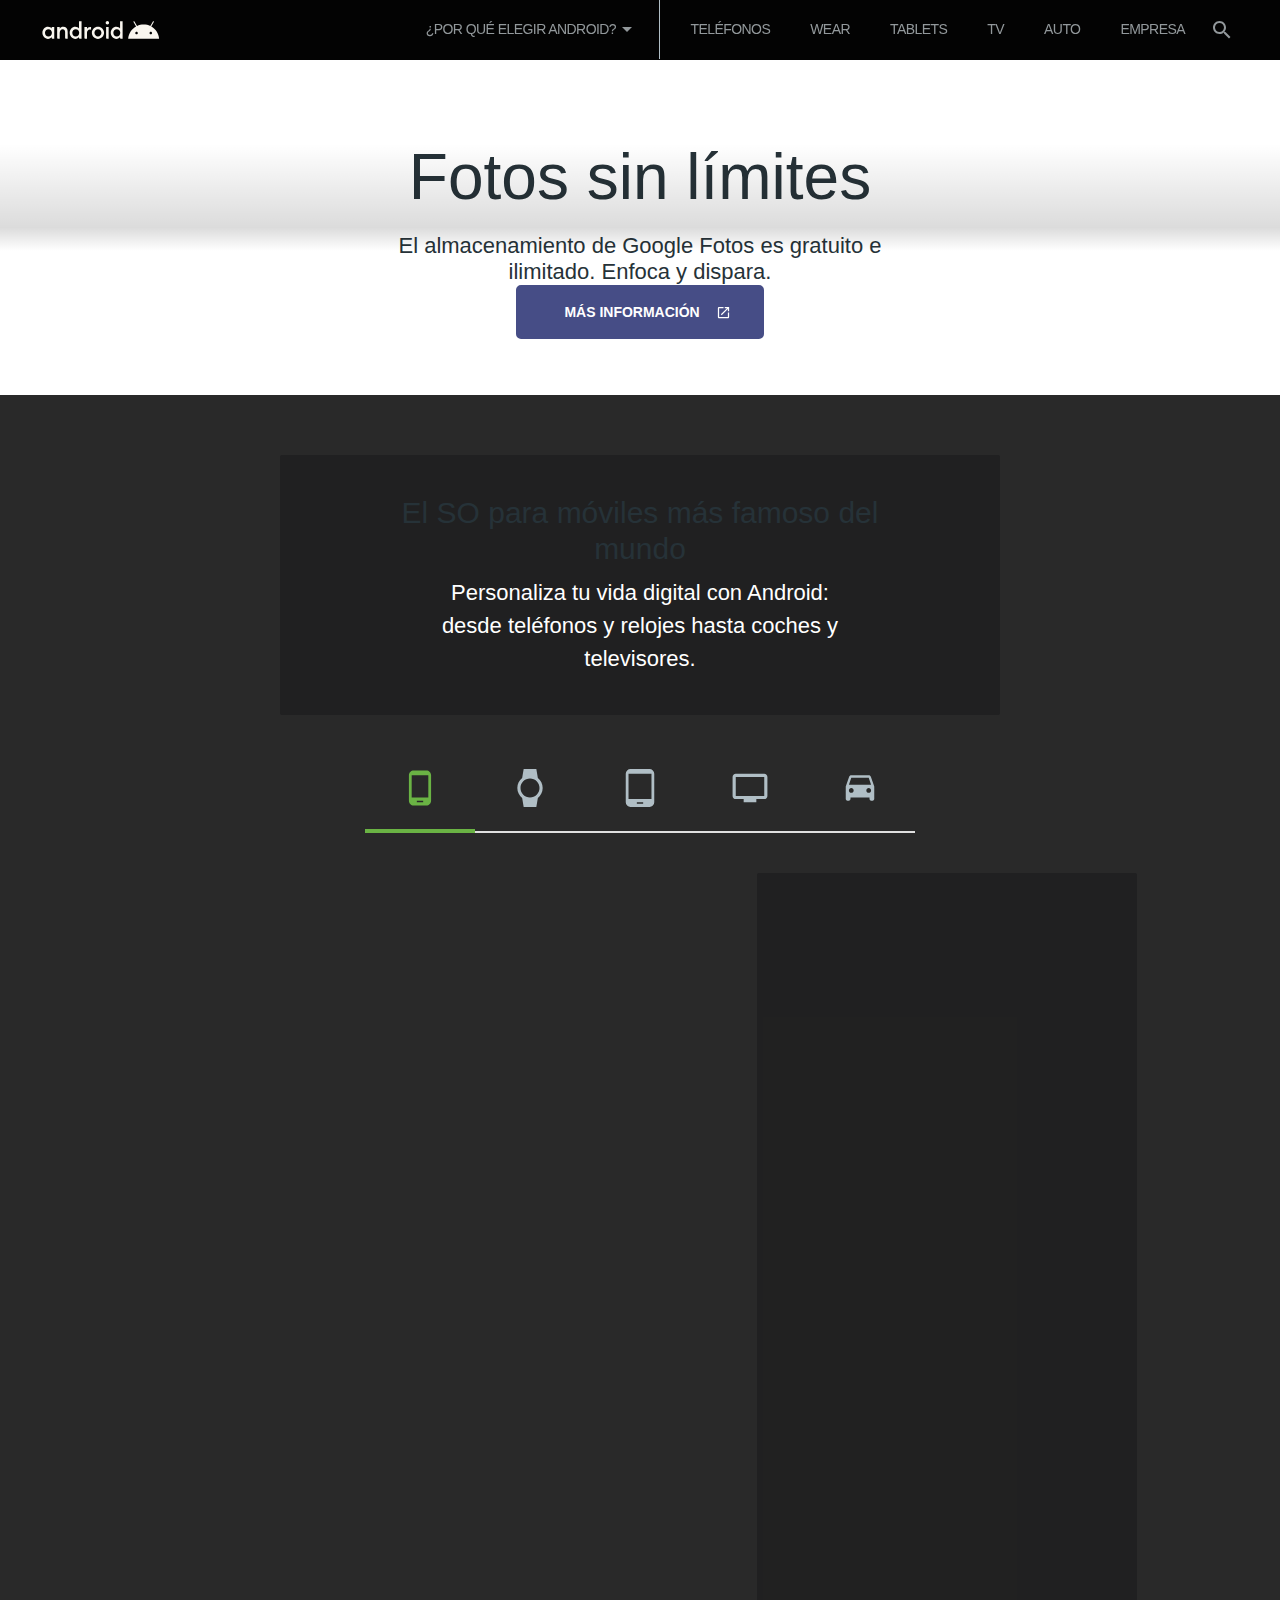
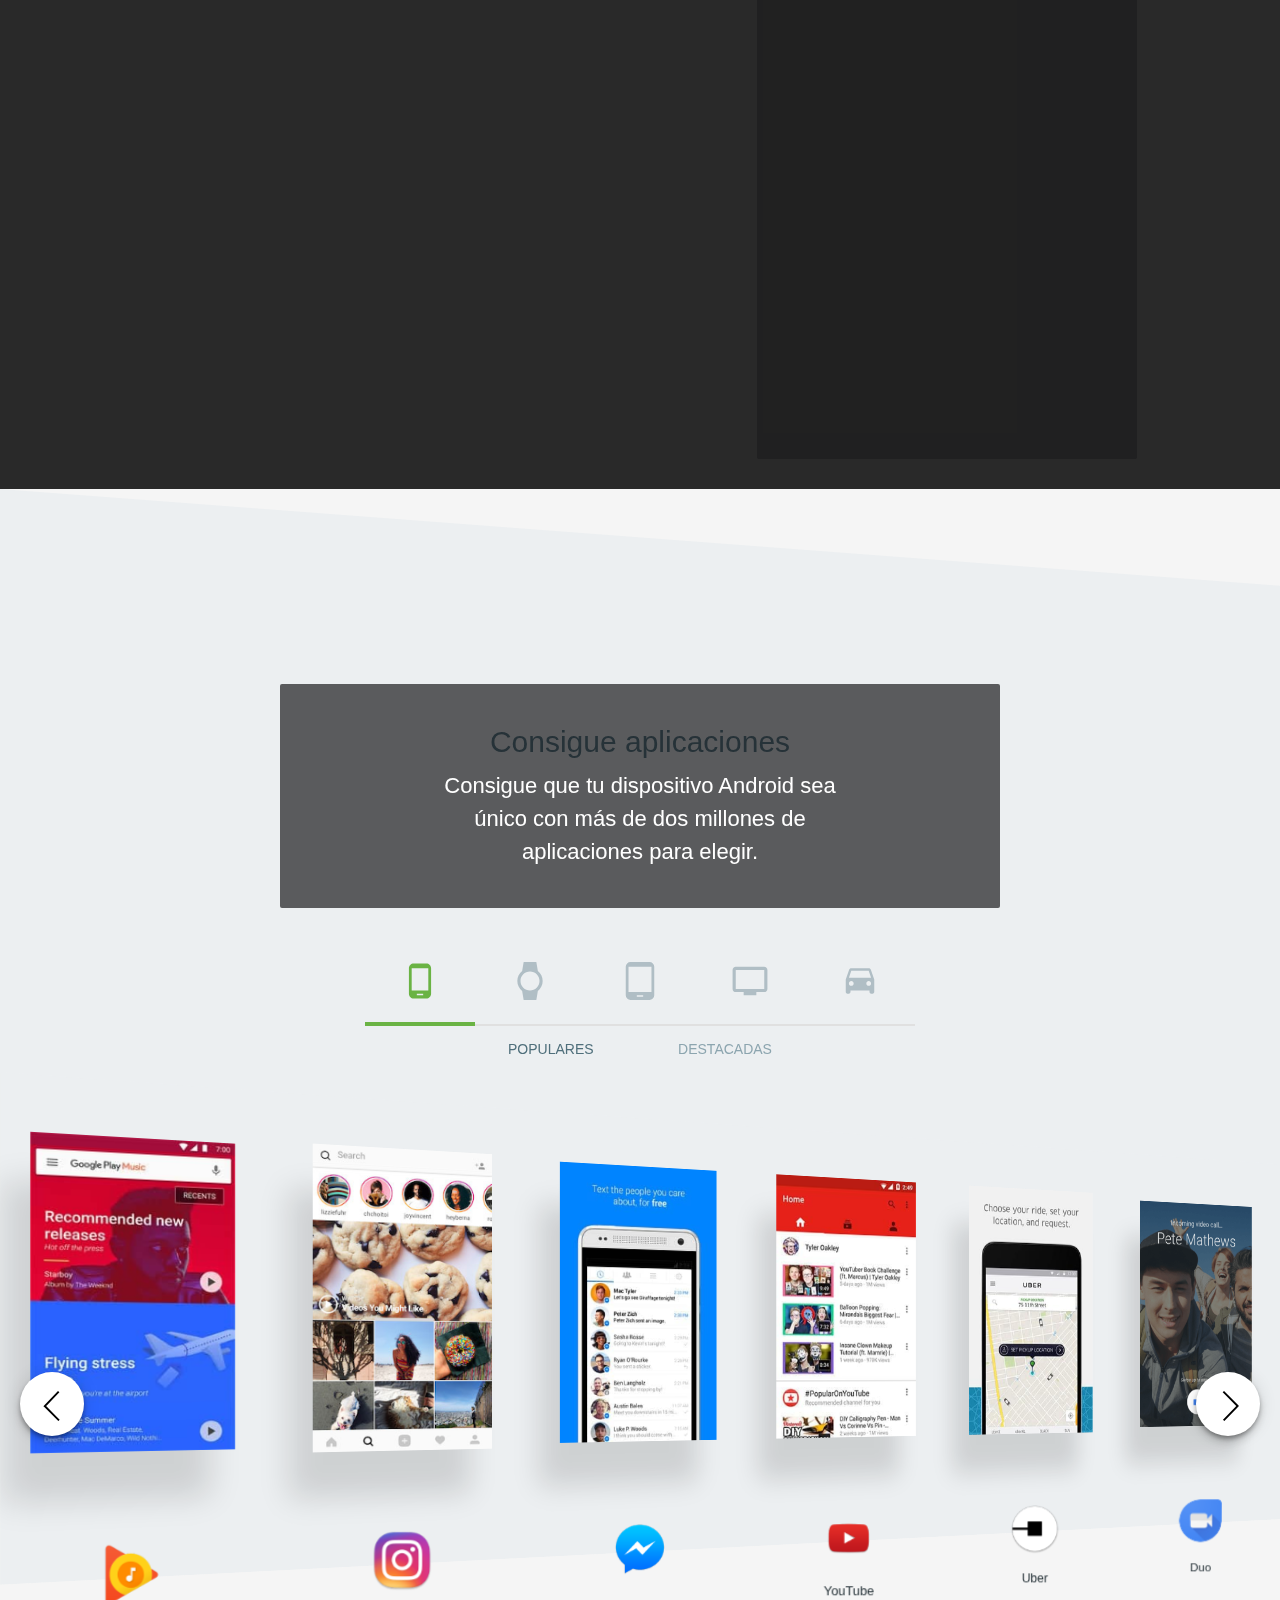
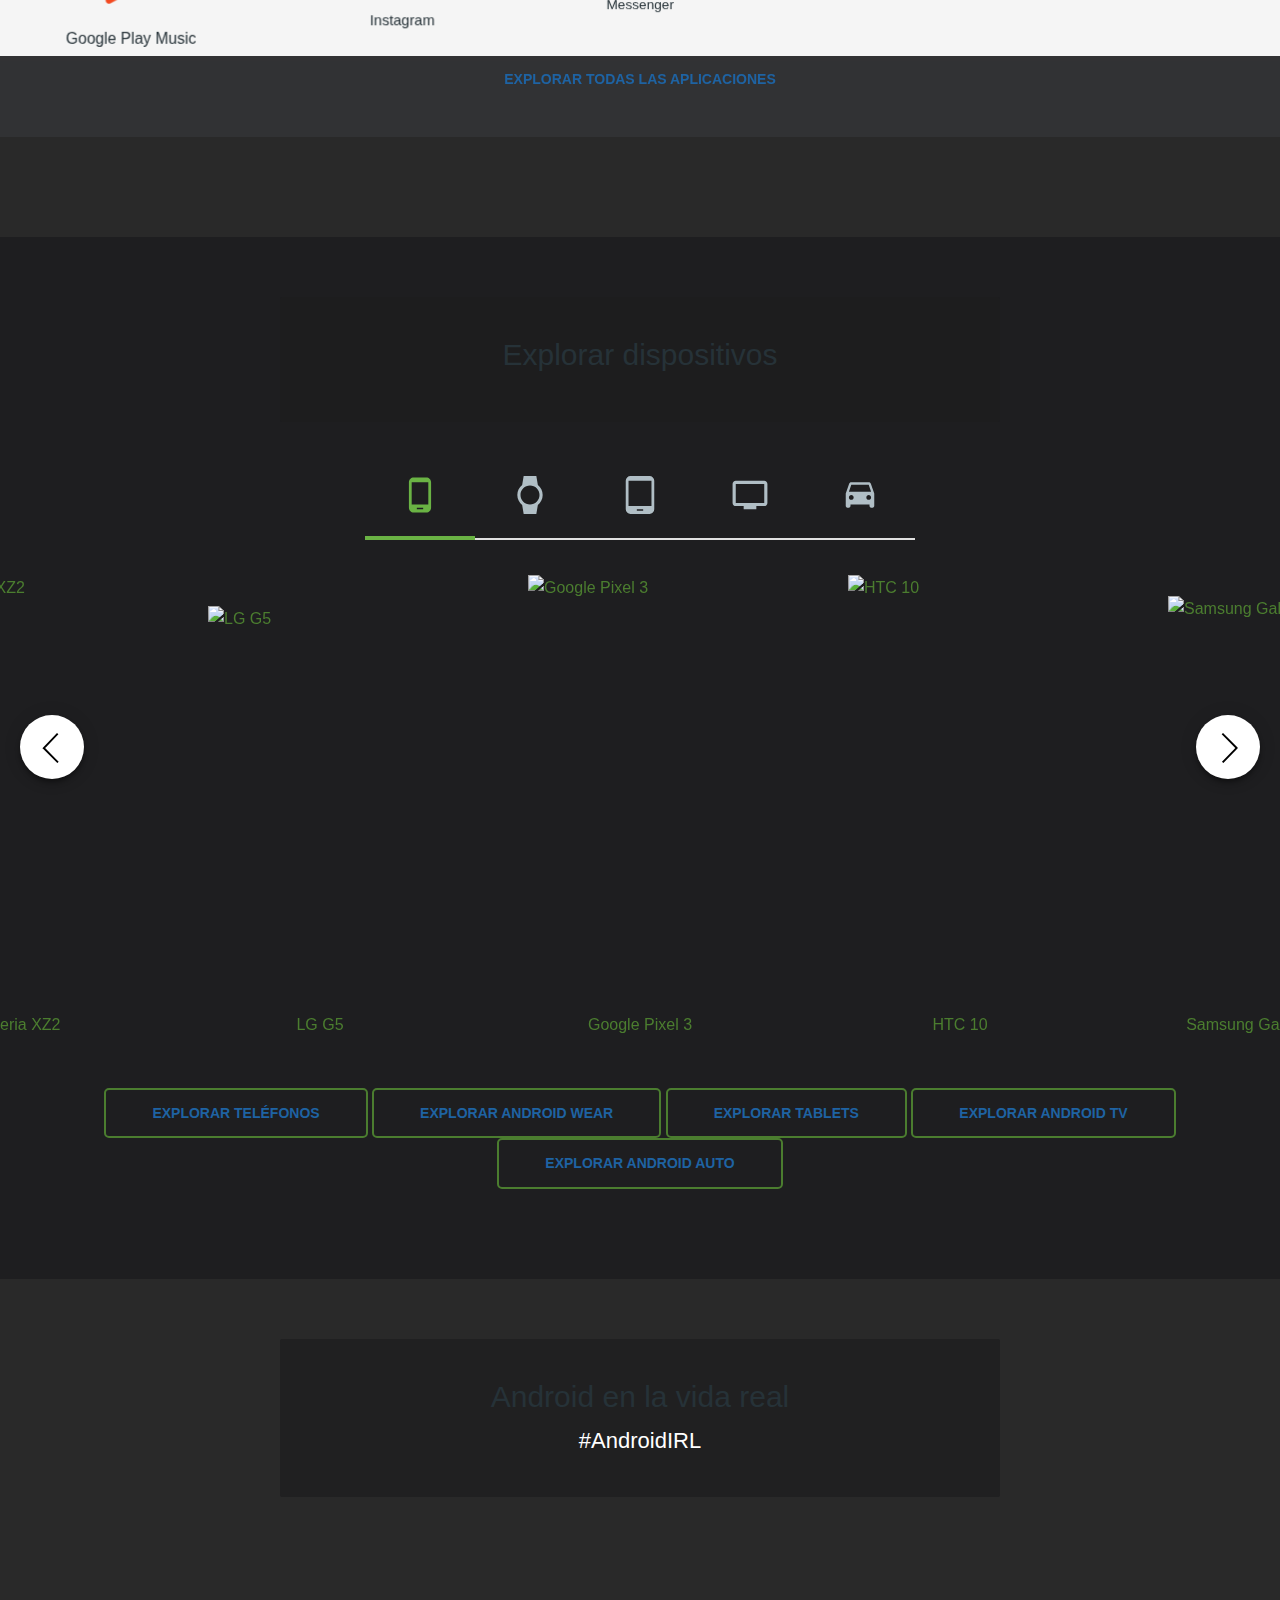
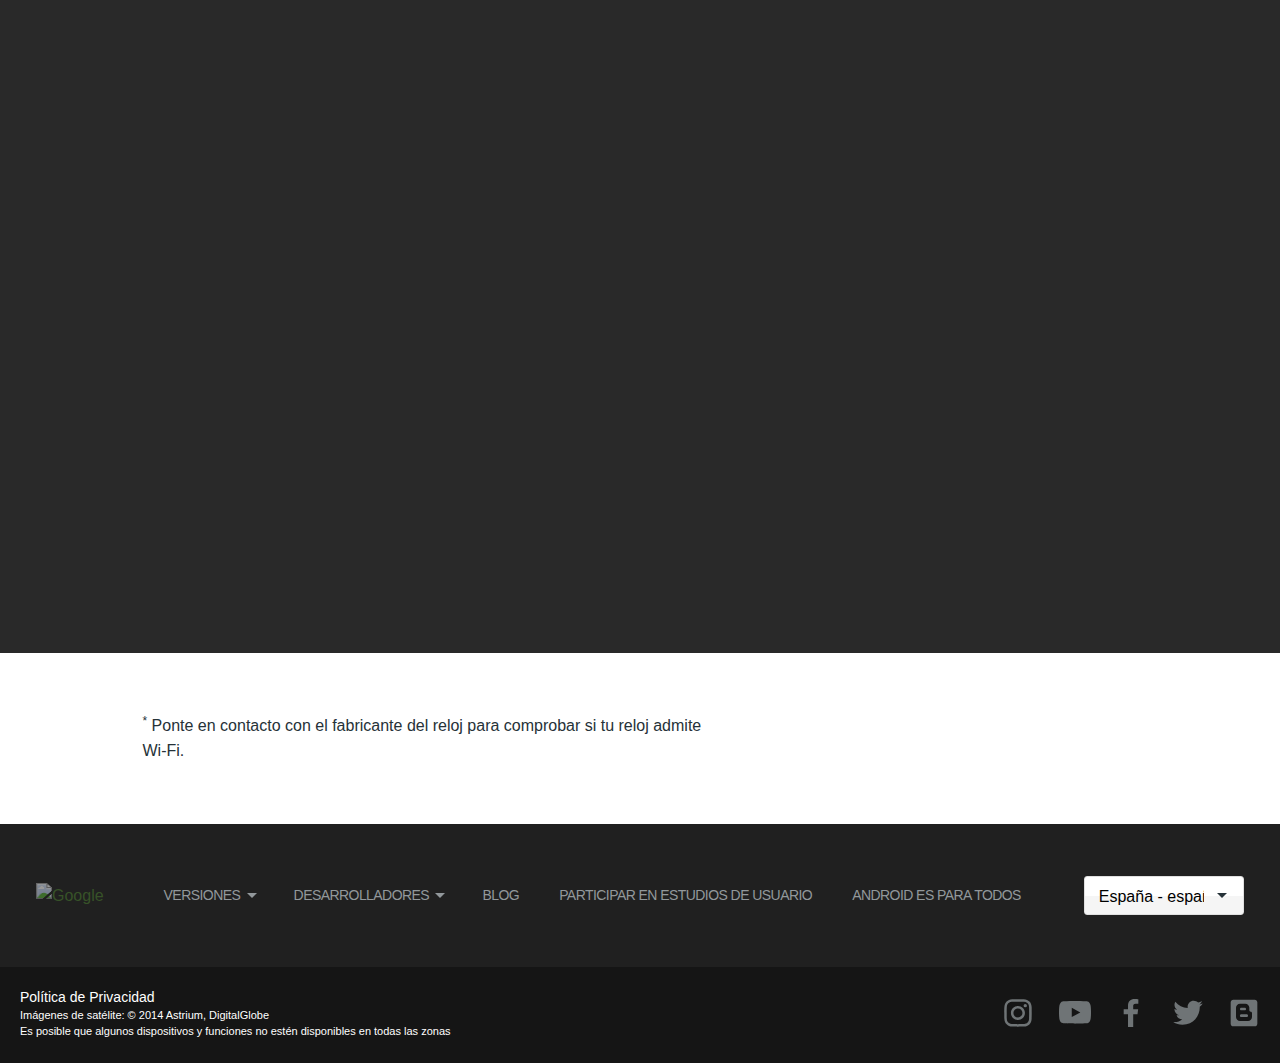
==== index.html @ 1b8759e8 "initial commit" ====
<!DOCTYPE html>
<!-- saved from url=(0035)https://www.android.com/intl/es_es/ -->
<html class="js flexbox flexboxlegacy canvas canvastext webgl no-touch geolocation postmessage websqldatabase indexeddb hashchange history draganddrop websockets rgba hsla multiplebgs backgroundsize borderimage borderradius boxshadow textshadow opacity cssanimations csscolumns cssgradients cssreflections csstransforms csstransforms3d csstransitions fontface generatedcontent video audio localstorage sessionstorage webworkers applicationcache svg inlinesvg smil svgclippaths webp" lang="es" dir="ltr" itemscope="" itemtype="https://schema.org/WebSite" style=""><head><meta http-equiv="Content-Type" content="text/html; charset=UTF-8">
    

    <title>Android</title>

    <meta content="Android" name="title">
    <meta content="Descubre las novedades de Android: teléfonos, relojes y mucho más. Accede al sitio web oficial y obtén más información." name="description">
    <meta content="initial-scale=1, minimum-scale=1, width=device-width" name="viewport">
    <meta content="IE=11;IE=Edge" http-equiv="X-UA-Compatible">
    <meta name="thumbnail" content="https://www.android.com/static/2016/img/share/andy-peace.png">
    <meta itemprop="name" content="Android">
    <meta itemprop="description" content="Descubre las novedades de Android: teléfonos, relojes y mucho más. Accede al sitio web oficial y obtén más información.">
    <meta itemprop="image" content="https://www.android.com/static/2016/img/share/andy-lg.png">

    <meta name="twitter:card" content="summary_large_image">
    <meta name="twitter:site" content="@android">
    <meta name="twitter:title" content="Android">
    <meta name="twitter:description" content="Descubre las novedades de Android: teléfonos, relojes y mucho más. Accede al sitio web oficial y obtén más información.">
    <meta name="twitter:image" content="https://www.android.com/static/2016/img/share/andy-sm.png">
    <meta name="twitter:url" content="https://www.android.com/intl/es_es/">

    <meta property="og:type" content="website">
    <meta property="og:title" content="Android">
    <meta property="og:description" content="Descubre las novedades de Android: teléfonos, relojes y mucho más. Accede al sitio web oficial y obtén más información.">
    <meta property="og:url" content="https://www.android.com/intl/es_es/">
    <meta property="og:image" content="https://www.android.com/static/2016/img/share/andy-lg.png">
    <meta property="og:site_name" content="Android">
    <meta property="og:locale" content="es_ES">
    <script type="text/javascript" async="" src="./original/index_files/analytics.js.descarga"></script><script type="text/javascript" id="www-widgetapi-script" src="./original/index_files/www-widgetapi.js.descarga" async=""></script><script async="" src="./original/index_files/gtm.js.descarga"></script><script type="text/javascript" async="" src="./original/index_files/ga.js.descarga"></script><script async="" src="./original/index_files/gtm.js(1).descarga"></script><script type="application/ld+json">
        {
          "@context": "http://schema.org",
          "@type": "Website",
          "url": "https://www.android.com/intl/es_es/",
          "publisher": {
            "@type": "Organization",
            "name": "Android",
            "logo": {
              "@type": "ImageObject",
              "url": "https://www.android.com/static/2016/img/share/andy-peace.png",
              "height": 103,
              "width": 100
            },
            "parentOrganization": "Google, Inc"
          },
          "name": "Android",
          "description": "Descubre las novedades de Android: teléfonos, relojes y mucho más. Accede al sitio web oficial y obtén más información.",
          "sameAs": [
            "https://www.instagram.com/android/",
            "https://www.youtube.com/user/GoogleMobile",
            "https://www.facebook.com/AndroidOfficial",
            "https://www.twitter.com/android",
            "https://officialandroid.blogspot.com/"          ]
        }
    </script>
    <link href="https://www.android.com/intl/es_es/" rel="canonical">
     <link rel="alternate" hreflang="da-DK" href="https://www.android.com/intl/da_dk/">
     <link rel="alternate" hreflang="de-DE" href="https://www.android.com/intl/de_de/">
     <link rel="alternate" hreflang="en-AU" href="https://www.android.com/intl/en_au/">
     <link rel="alternate" hreflang="en-CA" href="https://www.android.com/intl/en_ca/">
     <link rel="alternate" hreflang="en-GB" href="https://www.android.com/intl/en_uk/">
     <link rel="alternate" hreflang="en-HK" href="https://www.android.com/intl/en_hk/">
     <link rel="alternate" hreflang="en-IE" href="https://www.android.com/intl/en_ie/">
     <link rel="alternate" hreflang="en-IN" href="https://www.android.com/intl/en_in/">
     <link rel="alternate" hreflang="en-NZ" href="https://www.android.com/intl/en_nz/">
     <link rel="alternate" hreflang="en-US" href="https://www.android.com/">
     <link rel="alternate" hreflang="es-ES" href="https://www.android.com/intl/es_es/">
     <link rel="alternate" hreflang="es-MX" href="https://www.android.com/intl/es-419_mx/">
     <link rel="alternate" hreflang="fr-CA" href="https://www.android.com/intl/fr_ca/">
     <link rel="alternate" hreflang="fr-FR" href="https://www.android.com/intl/fr_fr/">
     <link rel="alternate" hreflang="id-ID" href="https://www.android.com/intl/id_id/">
     <link rel="alternate" hreflang="it-IT" href="https://www.android.com/intl/it_it/">
     <link rel="alternate" hreflang="nl-NL" href="https://www.android.com/intl/nl_nl/">
     <link rel="alternate" hreflang="nb-NO" href="https://www.android.com/intl/no_no/">
     <link rel="alternate" hreflang="pl-PL" href="https://www.android.com/intl/pl_pl/">
     <link rel="alternate" hreflang="pt-BR" href="https://www.android.com/intl/pt-BR_br/">
     <link rel="alternate" hreflang="pt-PT" href="https://www.android.com/intl/pt_pt/">
     <link rel="alternate" hreflang="sv-SE" href="https://www.android.com/intl/sv_se/">
     <link rel="alternate" hreflang="tr-TR" href="https://www.android.com/intl/tr_tr/">
     <link rel="alternate" hreflang="ru-RU" href="https://www.android.com/intl/ru_ru/">
     <link rel="alternate" hreflang="th-TH" href="https://www.android.com/intl/th_th/">
     <link rel="alternate" hreflang="zh-Hans-CN" href="https://www.android.com/intl/zh-CN_cn/">
     <link rel="alternate" hreflang="zh-Hant-HK" href="https://www.android.com/intl/zh-HK_hk/">
     <link rel="alternate" hreflang="zh-Hant-TW" href="https://www.android.com/intl/zh-TW_tw/">
     <link rel="alternate" hreflang="ja-JP" href="https://www.android.com/intl/ja_jp/">
     <link rel="alternate" hreflang="ko-KR" href="https://www.android.com/intl/ko_kr/">

    <link rel="dns-prefetch" href="https://fonts.googleapis.com/">
    <link rel="dns-prefetch" href="https://www.gstatic.com/">
    <link rel="dns-prefetch" href="https://www.google.com/">
    <link rel="dns-prefetch" href="https://apis.google.com/">

      <link href="./original/index_files/css" rel="stylesheet">
      <link href="./original/index_files/main.min.css" rel="stylesheet">

    <link href="./original/index_files/main.min(1).css" rel="stylesheet">
    <link href="https://www.android.com/static/img/favicon.ico" rel="shortcut icon">
    <link href="https://www.android.com/static/img/touch-icon-iphone.png" rel="apple-touch-icon">
    <link href="https://www.android.com/static/img/touch-icon-ipad.png" rel="apple-touch-icon" sizes="76x76">
    <link href="https://www.android.com/static/img/touch-icon-iphone-retina.png" rel="apple-touch-icon" sizes="120x120">
    <link href="https://www.android.com/static/img/touch-icon-ipad-retina.png" rel="apple-touch-icon" sizes="152x152">

<!-- Google Tag Manager -->
<script>(function(w,d,s,l,i){w[l]=w[l]||[];w[l].push({'gtm.start':
new Date().getTime(),event:'gtm.js'});var f=d.getElementsByTagName(s)[0],
j=d.createElement(s),dl=l!='dataLayer'?'&l='+l:'';j.async=true;j.src=
'https://www.googletagmanager.com/gtm.js?id='+i+dl;f.parentNode.insertBefore(j,f);
})(window,document,'script','dataLayer','GTM-KZDPH9F');</script>
<!-- End Google Tag Manager -->      <script src="./original/index_files/modernizr.js.descarga"></script>
      <script src="./original/index_files/picturefill.min.js.descarga" async=""></script>
        <script src="./original/index_files/autotrack.js.descarga"></script>
        <script>
          window.tracker = new gweb.analytics.AutoTrack({
            profile: 'UA-5686560-1',
            cookiePath: '/'
          });
        </script>

  <style>:focus{outline:0}::-moz-focus-inner{border:0}</style>
  <link rel="stylesheet" href="./assets/css/assembler.css">
</head>

  <body class="index js-focus-visible" style="padding-top: 0px;">

<!-- Google Tag Manager (noscript) -->
<noscript><iframe src="https://www.googletagmanager.com/ns.html?id=GTM-KZDPH9F"
height="0" width="0" style="display:none;visibility:hidden"></iframe></noscript>
<!-- End Google Tag Manager (noscript) -->
      <noscript><iframe class="hidden-iframe" height="0" src="//www.googletagmanager.com/ns.html?id=GTM-NBTRZZ" width="0"></iframe></noscript>
      <script>
        (function(w,d,s,l,i){w[l]=w[l]||[];w[l].push({'gtm.start':
        new Date().getTime(),event:'gtm.js'});var f=d.getElementsByTagName(s)[0],
        j=d.createElement(s),dl=l!='dataLayer'?'&l='+l:'';j.async=true;j.src=
        '//www.googletagmanager.com/gtm.js?id='+i+dl;f.parentNode.insertBefore(j,f);
        })(window,document,'script','dataLayer','GTM-NBTRZZ');
      </script>



<header class="l-header" data-l-header="" role="banner" style="">
  <a class="u-is-hidden-visually" href="https://www.android.com/intl/es_es/#main">
    Ir al contenido
  </a>
  <button aria-controls="navigation" aria-expanded="false" aria-label="Menú" class="c-toggle u-from-desktop-is-hidden" data-c-toggle="" data-ca-category="mobile-sidenav" data-ca-open-action="show" data-ca-close-action="hide">
    <span class="icon icon--hamburger">
      <span class="icon__inner"></span>
    </span>
  </button>
  <a class="logo-android" href="https://www.android.com/intl/es_es/">
    <span class="u-is-hidden-visually">Android</span>
      <svg id="android-logo-desktop" class="icon--svg header-default__wordmark-icon header-default__drawer-logo-icon logo-android__wordmark-icon  " enable-background="new 0 0 898 160" viewBox="0 0 898 160">
    <rect style="fill: none;" x="2130" y="-164" width="540" height="486"></rect>
        <path d="m2224.2 210.9c-10.7 0-17.9 8.4-17.9 19.2s7.2 19.2 17.9 19.2 17.9-8.4 17.9-19.2-7.2-19.2-17.9-19.2m-2.4-11.9c8.6 0 15.8 4.4 19.2 9.2v-8h13.2v59.9h-10.1c-1.7 0-3-1.4-3-3v-5c-3.4 4.8-10.5 9.2-19.2 9.2-16.4 0-28.9-14-28.9-31.1s12.4-31.2 28.8-31.2"></path>
        <path d="m2269.2 200.2h13.2v8.1c3.6-6 10.4-9.3 18.2-9.3 13.9 0 22.9 9.8 22.9 25v36.1h-10.1c-1.7 0-3-1.4-3-3v-30.9c0-9.5-4.8-15.2-12.5-15.2-8.7 0-15.5 6.8-15.5 19.6v29.5h-10.1c-1.7 0-3-1.4-3-3v-56.9z"></path>
        <path d="m2365.1 210.9c-10.7 0-17.9 8.4-17.9 19.2s7.2 19.2 17.9 19.2 17.9-8.4 17.9-19.2-7.2-19.2-17.9-19.2m-2.4-11.9c8.6 0 15.8 4.4 19.2 9.2v-38h13.2v89.9h-10.1c-1.7 0-3-1.4-3-3v-5c-3.4 4.8-10.5 9.2-19.2 9.2-16.4 0-28.9-14-28.9-31.1s12.4-31.2 28.8-31.2"></path>
        <path d="m2410.1 200.2h13.2v10.7c2.3-6.8 9-11.3 15.8-11.3 1.7 0 3.4 0.1 5.1 0.5v13.5c-2.3-0.7-4.2-1.1-6.6-1.1-7.5 0-14.4 6.4-14.4 18.3v29.2h-10.1c-1.7 0-3-1.4-3-3v-56.8z"></path>
        <path d="m2479.7 249c10.5 0 18-8.3 18-18.9 0-10.7-7.4-18.9-18-18.9-10.7 0-18.1 8.3-18.1 18.9 0.1 10.7 7.5 18.9 18.1 18.9m0 12.3c-17.7 0-31.4-13.8-31.4-31.1 0-17.4 13.7-31.2 31.4-31.2s31.4 13.8 31.4 31.2c0 17.3-13.6 31.1-31.4 31.1"></path>
        <path d="m2521.8 200.2h13.2v59.9h-10.1c-1.7 0-3-1.4-3-3v-56.9zm6.6-13.1c-4.8 0-8.9-4-8.9-8.9 0-4.8 4.1-8.7 8.9-8.7 4.9 0 8.7 4 8.7 8.7 0 4.9-3.8 8.9-8.7 8.9"></path>
        <path d="m2577.1 210.9c-10.7 0-17.9 8.4-17.9 19.2s7.2 19.2 17.9 19.2 17.9-8.4 17.9-19.2c-0.1-10.8-7.2-19.2-17.9-19.2m-2.4-11.9c8.6 0 15.8 4.4 19.2 9.2v-38h13.2v89.9h-10.1c-1.7 0-3-1.4-3-3v-5c-3.4 4.8-10.5 9.2-19.2 9.2-16.4 0-28.9-14-28.9-31.1s12.4-31.2 28.8-31.2"></path>
      <path style="fill: #3DDC84;" d="m2501.5-30.8l34.5-59.7c2-3.4 0.8-7.8-2.6-9.8s-7.8-0.8-9.8 2.6l-34.9 60.4c-26.7-12.2-56.7-19-88.6-19-32 0-61.9 6.8-88.6 19l-34.9-60.4c-2-3.4-6.4-4.6-9.8-2.6s-4.6 6.4-2.6 9.8l34.5 59.7c-59.4 32.2-99.8 92.1-105.7 162.8h414c-5.9-70.7-46.4-130.6-105.5-162.8zm-196.8 103.8c-9.5 0-17.2-7.7-17.2-17.2s7.7-17.2 17.2-17.2 17.2 7.7 17.2 17.2-7.7 17.2-17.2 17.2zm190.6 0c-9.5 0-17.2-7.7-17.2-17.2s7.7-17.2 17.2-17.2 17.2 7.7 17.2 17.2-7.7 17.2-17.2 17.2z"></path>
    <rect style="fill: none;" x="-72" y="-75" width="1046" height="309"></rect>
      <path d="m59.3 56.4c12.4 0 22.7 6.4 27.6 13.3v-11.6h18.9v86.1h-13.6c-3 0-5.4-2.4-5.4-5.4v-6.2c-4.8 7-15.1 13.4-27.5 13.4-23.6 0-41.5-20.2-41.5-44.8s17.9-44.8 41.5-44.8m3.4 17.2c-15.3 0-25.7 12.1-25.7 27.6s10.3 27.6 25.7 27.6c15.3 0 25.7-12.1 25.7-27.6s-10.3-27.6-25.7-27.6"></path>
      <path d="m127.3 58.1h19v11.7c5.2-8.6 15-13.4 26.2-13.4 20 0 32.9 14.1 32.9 36v51.8h-13.6c-3 0-5.4-2.4-5.4-5.4v-43.3c0-13.6-6.9-21.9-17.9-21.9-12.6 0-22.2 9.8-22.2 28.2v42.4h-13.6c-3 0-5.4-2.4-5.4-5.4v-80.7z"></path>
      <path d="m261.9 56.4c12.4 0 22.7 6.4 27.6 13.3v-54.6h18.9v129.2h-13.6c-3 0-5.4-2.4-5.4-5.4v-6.2c-4.8 6.9-15.2 13.3-27.6 13.3-23.6 0-41.5-20.2-41.5-44.8 0.1-24.6 18-44.8 41.6-44.8m3.4 17.2c-15.3 0-25.7 12.1-25.7 27.6s10.3 27.6 25.7 27.6c15.3 0 25.7-12.1 25.7-27.6s-10.4-27.6-25.7-27.6"></path>
      <path d="m329.9 58.1h18.9v15.3c3.3-9.8 12.9-16.2 22.7-16.2 2.4 0 4.8 0.2 7.4 0.7v19.5c-3.3-1-6-1.6-9.5-1.6-10.9 0-20.7 9.1-20.7 26.4v42h-13.6c-3 0-5.4-2.4-5.4-5.4v-80.7z"></path>
      <path d="m430.1 146c-25.5 0-45.1-19.8-45.1-44.8s19.6-44.8 45.1-44.8 45.1 19.8 45.1 44.8-19.6 44.8-45.1 44.8m0-17.6c15.2 0 25.8-11.9 25.8-27.2s-10.7-27.2-25.8-27.2c-15.3 0-26 11.9-26 27.2s10.7 27.2 26 27.2"></path>
      <path d="m500 39.3c-6.9 0-12.7-5.7-12.7-12.7 0-6.9 5.9-12.6 12.7-12.6 7.1 0 12.6 5.7 12.6 12.6 0 7.1-5.5 12.7-12.6 12.7m-9.4 18.8h18.9v86.1h-13.5c-3 0-5.4-2.4-5.4-5.4v-80.7z"></path>
      <path d="m566.6 56.4c12.4 0 22.7 6.4 27.6 13.3v-54.6h18.9v129.2h-13.6c-3 0-5.4-2.4-5.4-5.4v-6.2c-4.8 6.9-15.2 13.3-27.6 13.3-23.6 0-41.5-20.2-41.5-44.8 0.1-24.6 18-44.8 41.6-44.8m3.5 17.2c-15.3 0-25.7 12.1-25.7 27.6s10.3 27.6 25.7 27.6c15.3 0 25.7-12.1 25.7-27.6s-10.4-27.6-25.7-27.6"></path>
      <path class="logo-android__andy-icon " d="m822.2 111.7c-5.3 0-9.6-4.3-9.6-9.6s4.3-9.6 9.6-9.6 9.6 4.3 9.6 9.6-4.3 9.6-9.6 9.6m-105.7 0c-5.3 0-9.6-4.3-9.6-9.6s4.3-9.6 9.6-9.6 9.6 4.3 9.6 9.6-4.3 9.6-9.6 9.6m109.1-57.6l19.2-33.1c1.1-1.9 0.4-4.3-1.5-5.4s-4.3-0.4-5.4 1.5l-19.4 33.5c-14.8-6.8-31.4-10.6-49.1-10.6s-34.4 3.8-49.2 10.5l-19.4-33.5c-1.1-1.9-3.5-2.6-5.4-1.5s-2.6 3.5-1.5 5.4l19.1 33.1c-32.8 17.9-55.3 51.1-58.6 90.4h229.7c-3.2-39.2-25.6-72.4-58.5-90.3"></path>
  </svg>

  </a>
  <nav class="c-nav c-nav--main" id="navigation" role="navigation" data-c-toggle-close="navigation" data-close-on-current-target="" aria-hidden="false">
    <div class="c-nav__inner">
      <div class="c-nav__header u-from-desktop-is-hidden">
        <a class="logo-android" href="https://www.android.com/intl/es_es/">
          <span class="u-is-hidden-visually">Android</span>
            <svg id="android-logo-mobile" class="icon--svg header-default__wordmark-icon header-default__drawer-logo-icon logo-android__wordmark-icon  " enable-background="new 0 0 898 160" viewBox="0 0 898 160">
    <rect style="fill: none;" x="2130" y="-164" width="540" height="486"></rect>
        <path d="m2224.2 210.9c-10.7 0-17.9 8.4-17.9 19.2s7.2 19.2 17.9 19.2 17.9-8.4 17.9-19.2-7.2-19.2-17.9-19.2m-2.4-11.9c8.6 0 15.8 4.4 19.2 9.2v-8h13.2v59.9h-10.1c-1.7 0-3-1.4-3-3v-5c-3.4 4.8-10.5 9.2-19.2 9.2-16.4 0-28.9-14-28.9-31.1s12.4-31.2 28.8-31.2"></path>
        <path d="m2269.2 200.2h13.2v8.1c3.6-6 10.4-9.3 18.2-9.3 13.9 0 22.9 9.8 22.9 25v36.1h-10.1c-1.7 0-3-1.4-3-3v-30.9c0-9.5-4.8-15.2-12.5-15.2-8.7 0-15.5 6.8-15.5 19.6v29.5h-10.1c-1.7 0-3-1.4-3-3v-56.9z"></path>
        <path d="m2365.1 210.9c-10.7 0-17.9 8.4-17.9 19.2s7.2 19.2 17.9 19.2 17.9-8.4 17.9-19.2-7.2-19.2-17.9-19.2m-2.4-11.9c8.6 0 15.8 4.4 19.2 9.2v-38h13.2v89.9h-10.1c-1.7 0-3-1.4-3-3v-5c-3.4 4.8-10.5 9.2-19.2 9.2-16.4 0-28.9-14-28.9-31.1s12.4-31.2 28.8-31.2"></path>
        <path d="m2410.1 200.2h13.2v10.7c2.3-6.8 9-11.3 15.8-11.3 1.7 0 3.4 0.1 5.1 0.5v13.5c-2.3-0.7-4.2-1.1-6.6-1.1-7.5 0-14.4 6.4-14.4 18.3v29.2h-10.1c-1.7 0-3-1.4-3-3v-56.8z"></path>
        <path d="m2479.7 249c10.5 0 18-8.3 18-18.9 0-10.7-7.4-18.9-18-18.9-10.7 0-18.1 8.3-18.1 18.9 0.1 10.7 7.5 18.9 18.1 18.9m0 12.3c-17.7 0-31.4-13.8-31.4-31.1 0-17.4 13.7-31.2 31.4-31.2s31.4 13.8 31.4 31.2c0 17.3-13.6 31.1-31.4 31.1"></path>
        <path d="m2521.8 200.2h13.2v59.9h-10.1c-1.7 0-3-1.4-3-3v-56.9zm6.6-13.1c-4.8 0-8.9-4-8.9-8.9 0-4.8 4.1-8.7 8.9-8.7 4.9 0 8.7 4 8.7 8.7 0 4.9-3.8 8.9-8.7 8.9"></path>
        <path d="m2577.1 210.9c-10.7 0-17.9 8.4-17.9 19.2s7.2 19.2 17.9 19.2 17.9-8.4 17.9-19.2c-0.1-10.8-7.2-19.2-17.9-19.2m-2.4-11.9c8.6 0 15.8 4.4 19.2 9.2v-38h13.2v89.9h-10.1c-1.7 0-3-1.4-3-3v-5c-3.4 4.8-10.5 9.2-19.2 9.2-16.4 0-28.9-14-28.9-31.1s12.4-31.2 28.8-31.2"></path>
      <path style="fill: #3DDC84;" d="m2501.5-30.8l34.5-59.7c2-3.4 0.8-7.8-2.6-9.8s-7.8-0.8-9.8 2.6l-34.9 60.4c-26.7-12.2-56.7-19-88.6-19-32 0-61.9 6.8-88.6 19l-34.9-60.4c-2-3.4-6.4-4.6-9.8-2.6s-4.6 6.4-2.6 9.8l34.5 59.7c-59.4 32.2-99.8 92.1-105.7 162.8h414c-5.9-70.7-46.4-130.6-105.5-162.8zm-196.8 103.8c-9.5 0-17.2-7.7-17.2-17.2s7.7-17.2 17.2-17.2 17.2 7.7 17.2 17.2-7.7 17.2-17.2 17.2zm190.6 0c-9.5 0-17.2-7.7-17.2-17.2s7.7-17.2 17.2-17.2 17.2 7.7 17.2 17.2-7.7 17.2-17.2 17.2z"></path>
    <rect style="fill: none;" x="-72" y="-75" width="1046" height="309"></rect>
      <path d="m59.3 56.4c12.4 0 22.7 6.4 27.6 13.3v-11.6h18.9v86.1h-13.6c-3 0-5.4-2.4-5.4-5.4v-6.2c-4.8 7-15.1 13.4-27.5 13.4-23.6 0-41.5-20.2-41.5-44.8s17.9-44.8 41.5-44.8m3.4 17.2c-15.3 0-25.7 12.1-25.7 27.6s10.3 27.6 25.7 27.6c15.3 0 25.7-12.1 25.7-27.6s-10.3-27.6-25.7-27.6"></path>
      <path d="m127.3 58.1h19v11.7c5.2-8.6 15-13.4 26.2-13.4 20 0 32.9 14.1 32.9 36v51.8h-13.6c-3 0-5.4-2.4-5.4-5.4v-43.3c0-13.6-6.9-21.9-17.9-21.9-12.6 0-22.2 9.8-22.2 28.2v42.4h-13.6c-3 0-5.4-2.4-5.4-5.4v-80.7z"></path>
      <path d="m261.9 56.4c12.4 0 22.7 6.4 27.6 13.3v-54.6h18.9v129.2h-13.6c-3 0-5.4-2.4-5.4-5.4v-6.2c-4.8 6.9-15.2 13.3-27.6 13.3-23.6 0-41.5-20.2-41.5-44.8 0.1-24.6 18-44.8 41.6-44.8m3.4 17.2c-15.3 0-25.7 12.1-25.7 27.6s10.3 27.6 25.7 27.6c15.3 0 25.7-12.1 25.7-27.6s-10.4-27.6-25.7-27.6"></path>
      <path d="m329.9 58.1h18.9v15.3c3.3-9.8 12.9-16.2 22.7-16.2 2.4 0 4.8 0.2 7.4 0.7v19.5c-3.3-1-6-1.6-9.5-1.6-10.9 0-20.7 9.1-20.7 26.4v42h-13.6c-3 0-5.4-2.4-5.4-5.4v-80.7z"></path>
      <path d="m430.1 146c-25.5 0-45.1-19.8-45.1-44.8s19.6-44.8 45.1-44.8 45.1 19.8 45.1 44.8-19.6 44.8-45.1 44.8m0-17.6c15.2 0 25.8-11.9 25.8-27.2s-10.7-27.2-25.8-27.2c-15.3 0-26 11.9-26 27.2s10.7 27.2 26 27.2"></path>
      <path d="m500 39.3c-6.9 0-12.7-5.7-12.7-12.7 0-6.9 5.9-12.6 12.7-12.6 7.1 0 12.6 5.7 12.6 12.6 0 7.1-5.5 12.7-12.6 12.7m-9.4 18.8h18.9v86.1h-13.5c-3 0-5.4-2.4-5.4-5.4v-80.7z"></path>
      <path d="m566.6 56.4c12.4 0 22.7 6.4 27.6 13.3v-54.6h18.9v129.2h-13.6c-3 0-5.4-2.4-5.4-5.4v-6.2c-4.8 6.9-15.2 13.3-27.6 13.3-23.6 0-41.5-20.2-41.5-44.8 0.1-24.6 18-44.8 41.6-44.8m3.5 17.2c-15.3 0-25.7 12.1-25.7 27.6s10.3 27.6 25.7 27.6c15.3 0 25.7-12.1 25.7-27.6s-10.4-27.6-25.7-27.6"></path>
      <path class="logo-android__andy-icon " d="m822.2 111.7c-5.3 0-9.6-4.3-9.6-9.6s4.3-9.6 9.6-9.6 9.6 4.3 9.6 9.6-4.3 9.6-9.6 9.6m-105.7 0c-5.3 0-9.6-4.3-9.6-9.6s4.3-9.6 9.6-9.6 9.6 4.3 9.6 9.6-4.3 9.6-9.6 9.6m109.1-57.6l19.2-33.1c1.1-1.9 0.4-4.3-1.5-5.4s-4.3-0.4-5.4 1.5l-19.4 33.5c-14.8-6.8-31.4-10.6-49.1-10.6s-34.4 3.8-49.2 10.5l-19.4-33.5c-1.1-1.9-3.5-2.6-5.4-1.5s-2.6 3.5-1.5 5.4l19.1 33.1c-32.8 17.9-55.3 51.1-58.6 90.4h229.7c-3.2-39.2-25.6-72.4-58.5-90.3"></path>
  </svg>

        </a>
      </div>
<form action="https://www.android.com/intl/es_es/results/" class="c-search" data-c-search="" id="search" method="get" aria-hidden="true">
  <label for="q">Buscar</label>
  <input autocomplete="off" id="q" name="q" placeholder="Buscar" type="text" value="">
  <button aria-label="Buscar" class="btn btn--search" type="submit"><!--
--><svg aria-hidden="false" aria-label="Buscar" class="icon icon--svg icon--ui icon--search" height="24" viewBox="0 0 24 24" width="24" xmlns="http://www.w3.org/2000/svg">
    <path d="M15.5 14h-.79l-.28-.27C15.41 12.59 16 11.11 16 9.5 16 5.91 13.09 3 9.5 3S3 5.91 3 9.5 5.91 16 9.5 16c1.61 0 3.09-.59 4.23-1.57l.27.28v.79l5 4.99L20.49 19l-4.99-5zm-6 0C7.01 14 5 11.99 5 9.5S7.01 5 9.5 5 14 7.01 14 9.5 11.99 14 9.5 14z"></path>
  </svg>
</button>
  <button aria-label="Cerrar" class="btn btn--close u-upto-desktop-is-hidden" data-c-toggle-close="search" type="button"><!--
--><svg aria-hidden="false" aria-label="Cerrar" class="icon icon--svg icon--ui icon--close" height="24" viewBox="0 0 24 24" width="24" xmlns="http://www.w3.org/2000/svg">
    <path d="M19 6.41L17.59 5 12 10.59 6.41 5 5 6.41 10.59 12 5 17.59 6.41 19 12 13.41 17.59 19 19 17.59 13.41 12z"></path>
  </svg>
</button>
</form>      <ul role="menubar">
              <li class="c-nav__dropdown c-nav__dropdown--extended  has-divider" aria-haspopup="true" data-c-nav-dropdown="" role="menuitem" tabindex="0" data-ca-category="main-navigation" data-ca-action="expanded" data-ca-label="why android">
                ¿Por qué elegir Android?
                <span class="icon icon--caret"></span>
                <ul aria-hidden="true" role="menu" style="height: 0px;">
<li>
      <a href="https://www.android.com/android-10/" role="menuitem" tabindex="-1" data-g-event="main-navigation" data-g-action="clicked" data-g-label="android-10">
          <span class="c-nav__icon u-upto-desktop-is-hidden">    <img alt="Android10" class="icon icon--why-android" src="./original/index_files/10_1x.png" srcset="/static/2016/img/icons/why-android/10_2x.png 2x" height="100" width="100">
</span>Android 10</a>
    </li>
<li>
      <a href="https://www.android.com/intl/es_es/play/" role="menuitem" tabindex="-1" data-g-event="main-navigation" data-g-action="clicked" data-g-label="play">
          <span class="c-nav__icon u-upto-desktop-is-hidden">    <img alt="Play" class="icon icon--why-android" src="./original/index_files/play_1x.png" srcset="/static/2016/img/icons/why-android/play_2x.png 2x" height="100" width="100">
</span>Play</a>
    </li>
<li>
      <a href="https://pay.google.com/about/?utm_source=googlepay&amp;utm_medium=web&amp;utm_campaign=android-homepage" target="_blank" role="menuitem" tabindex="-1" data-g-event="main-navigation" data-g-action="clicked" data-g-label="pay">
          <span class="c-nav__icon u-upto-desktop-is-hidden">    <img alt="Android Pay" class="icon icon--why-android" src="./original/index_files/pay_1x.png" srcset="/static/2016/img/icons/why-android/pay_2x.png 2x" height="100" width="100">
</span>Android Pay</a>
    </li>
<li>
      <a href="https://www.android.com/intl/es_es/security-center/" role="menuitem" tabindex="-1" data-g-event="main-navigation" data-g-action="clicked" data-g-label="security">
          <span class="c-nav__icon u-upto-desktop-is-hidden">    <img alt="Seguridad" class="icon icon--why-android" src="./original/index_files/security_1x.png" srcset="/static/2016/img/icons/why-android/security_2x.png 2x" height="100" width="100">
</span>Seguridad</a>
    </li>
<li>
      <a href="https://www.android.com/intl/es_es/switch/" role="menuitem" tabindex="-1" data-g-event="main-navigation" data-g-action="clicked" data-g-label="switch">
          <span class="c-nav__icon u-upto-desktop-is-hidden">    <img alt="Cambiar" class="icon icon--why-android" src="./original/index_files/switch_1x.png" srcset="/static/2016/img/icons/why-android/switch_2x.png 2x" height="100" width="100">
</span>Cambiar</a>
    </li>
                </ul>
              </li>
            <li>
      <a href="https://www.android.com/intl/es_es/phones/" role="menuitem" tabindex="0" data-g-event="main-navigation" data-g-action="clicked" data-g-label="phones">
          <span class="c-nav__icon u-from-desktop-is-hidden">  <svg aria-hidden="false" aria-label="Teléfonos" class="icon icon--svg icon--phone" height="24" viewBox="0 0 24 24" width="24" xmlns="http://www.w3.org/2000/svg">
    <path d="M16 1H8C6.34 1 5 2.34 5 4v16c0 1.66 1.34 3 3 3h8c1.66 0 3-1.34 3-3V4c0-1.66-1.34-3-3-3zm-2 20h-4v-1h4v1zm3.25-3H6.75V4h10.5v14z"></path>
    <path d="M0 0h24v24H0z" fill="none"></path>
  </svg>
</span>Teléfonos</a>
    </li>
            <li>
      <a href="https://wearos.google.com/intl/es_es/" target="_blank" role="menuitem" tabindex="0" data-g-event="main-navigation" data-g-action="clicked" data-g-label="wear">
          <span class="c-nav__icon u-from-desktop-is-hidden">  <svg aria-hidden="false" aria-label="Wear" class="icon icon--svg icon--wear" height="24" viewBox="0 0 24 24" width="24" xmlns="http://www.w3.org/2000/svg">
    <path d="M0 0h24v24H0z" fill="none" opacity=".1"></path>
    <path d="M20 12c0-2.54-1.19-4.81-3.04-6.27L16 0H8l-.95 5.73C5.19 7.19 4 9.45 4 12s1.19 4.81 3.05 6.27L8 24h8l.96-5.73C18.81 16.81 20 14.54 20 12zM6 12c0-3.31 2.69-6 6-6s6 2.69 6 6-2.69 6-6 6-6-2.69-6-6z"></path>
  </svg>
</span>Wear</a>
    </li>
            <li>
      <a href="https://www.android.com/intl/es_es/tablets/" role="menuitem" tabindex="0" data-g-event="main-navigation" data-g-action="clicked" data-g-label="tablets">
          <span class="c-nav__icon u-from-desktop-is-hidden">  <svg aria-hidden="false" aria-label="Tablets" class="icon icon--svg icon--tablet" height="24" viewBox="0 0 24 24" width="24" xmlns="http://www.w3.org/2000/svg" xmlns:xlink="http://www.w3.org/1999/xlink">
    <path d="M19.25,19H4.75V3H19.25M14,22H10V21H14M18,0H6A3,3 0 0,0 3,3V21A3,3 0 0,0 6,24H18A3,3 0 0,0 21,21V3A3,3 0 0,0 18,0Z"></path>
  </svg>
</span>Tablets</a>
    </li>
            <li>
      <a href="https://www.android.com/intl/es_es/tv/" role="menuitem" tabindex="0" data-g-event="main-navigation" data-g-action="clicked" data-g-label="tv">
          <span class="c-nav__icon u-from-desktop-is-hidden">  <svg aria-hidden="false" aria-label="TV" class="icon icon--svg icon--tv" height="24" viewBox="0 0 24 24" width="24" xmlns="http://www.w3.org/2000/svg">
    <path d="M0 0h24v24H0z" fill="none"></path>
    <path d="M21 3H3c-1.1 0-2 .9-2 2v12c0 1.1.9 2 2 2h5v2h8v-2h5c1.1 0 1.99-.9 1.99-2L23 5c0-1.1-.9-2-2-2zm0 14H3V5h18v12z"></path>
  </svg>
</span>TV</a>
    </li>
            <li>
      <a href="https://www.android.com/intl/es_es/auto/" role="menuitem" tabindex="0" data-g-event="main-navigation" data-g-action="clicked" data-g-label="auto">
          <span class="c-nav__icon u-from-desktop-is-hidden">  <svg aria-hidden="false" aria-label="Auto" class="icon icon--svg icon--auto" height="24" viewBox="0 0 24 24" width="24" xmlns="http://www.w3.org/2000/svg">
    <path d="M18.92 5.01C18.72 4.42 18.16 4 17.5 4h-11c-.66 0-1.21.42-1.42 1.01L3 11v8c0 .55.45 1 1 1h1c.55 0 1-.45 1-1v-1h12v1c0 .55.45 1 1 1h1c.55 0 1-.45 1-1v-8l-2.08-5.99zM6.5 15c-.83 0-1.5-.67-1.5-1.5S5.67 12 6.5 12s1.5.67 1.5 1.5S7.33 15 6.5 15zm11 0c-.83 0-1.5-.67-1.5-1.5s.67-1.5 1.5-1.5 1.5.67 1.5 1.5-.67 1.5-1.5 1.5zM5 10l1.5-4.5h11L19 10H5z"></path>
    <path d="M0 0h24v24H0z" fill="none"></path>
  </svg>
</span>Auto</a>
    </li>
            <li>
      <a href="https://www.android.com/intl/es_es/enterprise/" role="menuitem" tabindex="0" data-g-event="main-navigation" data-g-action="clicked" data-g-label="enterprise">
          <span class="c-nav__icon u-from-desktop-is-hidden">  <svg aria-hidden="false" aria-label="Teléfonos" class="icon icon--svg icon--phone" height="24" viewBox="0 0 24 24" width="24" xmlns="http://www.w3.org/2000/svg">
    <path d="M16 1H8C6.34 1 5 2.34 5 4v16c0 1.66 1.34 3 3 3h8c1.66 0 3-1.34 3-3V4c0-1.66-1.34-3-3-3zm-2 20h-4v-1h4v1zm3.25-3H6.75V4h10.5v14z"></path>
    <path d="M0 0h24v24H0z" fill="none"></path>
  </svg>
</span>Empresa</a>
    </li>
      </ul>
      <button aria-controls="search" aria-expanded="false" aria-label="Buscar" class="btn btn--search u-upto-desktop-is-hidden" data-c-id="c-toggle-search" data-c-toggle="" data-is-child-component="" type="button" data-g-event="search" data-g-action="expanded"><!--
--><svg aria-hidden="false" aria-label="Buscar" class="icon icon--svg icon--ui icon--search" height="24" viewBox="0 0 24 24" width="24" xmlns="http://www.w3.org/2000/svg">
    <path d="M15.5 14h-.79l-.28-.27C15.41 12.59 16 11.11 16 9.5 16 5.91 13.09 3 9.5 3S3 5.91 3 9.5 5.91 16 9.5 16c1.61 0 3.09-.59 4.23-1.57l.27.28v.79l5 4.99L20.49 19l-4.99-5zm-6 0C7.01 14 5 11.99 5 9.5S7.01 5 9.5 5 14 7.01 14 9.5 11.99 14 9.5 14z"></path>
  </svg>
</button>


<div class="c-language-selector u-from-desktop-is-hidden" data-c-language-selector="">
  <form class="c-select">
    <label class="u-is-hidden-visually" for="language-selector-header-index">Idiomas</label>
    <select id="language-selector-header-index" data-c-analytics-dropdown="" data-ca-category="language-selector" data-ca-action="changed-language">
          <option value="/intl/en_au/" data-ca-label="es_es:en_au">Australia - English</option>
          <option value="/intl/pt-BR_br/" data-ca-label="es_es:pt_br">Brasil - português</option>
          <option value="/intl/en_ca/" data-ca-label="es_es:en_ca">Canada - English</option>
          <option value="/intl/fr_ca/" data-ca-label="es_es:fr_ca">Canada - français</option>
          <option value="/intl/da_dk/" data-ca-label="es_es:da_dk">Danmark - dansk</option>
          <option value="/intl/de_de/" data-ca-label="es_es:de_de">Deutschland - Deutsch</option>
          <option value="/intl/es_es/" selected="" data-ca-label="es_es:es_es">España - español</option>
          <option value="/intl/fr_fr/" data-ca-label="es_es:fr_fr">France - français</option>
          <option value="/intl/en_hk/" data-ca-label="es_es:en_hk">Hong Kong SAR China - English</option>
          <option value="/intl/en_in/" data-ca-label="es_es:en_in">India - English</option>
          <option value="/intl/id_id/" data-ca-label="es_es:id_id">Indonesia - Indonesia</option>
          <option value="/intl/en_ie/" data-ca-label="es_es:en_ie">Ireland - English</option>
          <option value="/intl/it_it/" data-ca-label="es_es:it_it">Italia - italiano</option>
          <option value="/intl/es-419_mx/" data-ca-label="es_es:es_mx">México - español</option>
          <option value="/intl/nl_nl/" data-ca-label="es_es:nl_nl">Nederland - Nederlands</option>
          <option value="/intl/en_nz/" data-ca-label="es_es:en_nz">New Zealand - English</option>
          <option value="/intl/no_no/" data-ca-label="es_es:nb_no">Norge - norsk bokmål</option>
          <option value="/intl/pl_pl/" data-ca-label="es_es:pl_pl">Polska - polski</option>
          <option value="/intl/pt_pt/" data-ca-label="es_es:pt_pt">Portugal - português</option>
          <option value="/intl/sv_se/" data-ca-label="es_es:sv_se">Sverige - svenska</option>
          <option value="/intl/tr_tr/" data-ca-label="es_es:tr_tr">Türkiye - Türkçe</option>
          <option value="/intl/en_uk/" data-ca-label="es_es:en_gb">United Kingdom - English</option>
          <option value="/intl/en_us/" data-ca-label="es_es:en_us">United States - English</option>
          <option value="/intl/ru_ru/" data-ca-label="es_es:ru_ru">Россия - русский</option>
          <option value="/intl/th_th/" data-ca-label="es_es:th_th">ไทย - ไทย</option>
          <option value="/intl/zh-CN_cn/" data-ca-label="es_es:zh_cn">中国 - 中文</option>
          <option value="/intl/zh-HK_hk/" data-ca-label="es_es:zh_hk">中華人民共和國香港特別行政區 - 中文</option>
          <option value="/intl/zh-TW_tw/" data-ca-label="es_es:zh_tw">台灣 - 中文</option>
          <option value="/intl/ja_jp/" data-ca-label="es_es:ja_jp">日本 - 日本語</option>
          <option value="/intl/ko_kr/" data-ca-label="es_es:ko_kr">대한민국 - 한국어</option>
    </select>
  </form>
</div>    </div>
  </nav>
</header>
    <main id="main" role="main">
  <h1 class="u-is-hidden-visually" style="--component-position:80px;">Android</h1>
  <section class="l-section l-section--home-hero u-bg-white" style="--component-position:80px;">
    <p class="u-text-align-center text-size-fine">
      </p><div class="c-carousel c-carousel--hero" data-c-carousel-hero="">
        <h3 id="hero-carousel__title" class="u-is-hidden-visually">
          Android Carousel
        </h3>
        <p id="hero-carousel__description" class="u-is-hidden-visually">
          Descubre Android, el sistema operativo para móviles más famoso del mundo. Utiliza los botones Anterior y Siguiente o las flechas del teclado para cambiar el elemento que se muestra.
        </p>
        <div class="hero-carousel__shapes-effects"></div>
        <div class="hero-carousel__inner" data-c-carousel-analytics="" data-ca-category="hero-carousel" aria-hidden="false">
          <ul class="hero-carousel__headers" style="width: 50%; transform: translate(0px, 0px); will-change: unset;">
              <li class="hero-carousel__header " aria-hidden="false">
                <h2 class="hero-carousel__title" data-properties-to-promote="transform, opacity" style="opacity: 1; transform: translateX(50%) scale(1); will-change: unset;">
                  Fotos sin límites
                </h2>
                <div class="hero-carousel__body-content" style="opacity: 1; will-change: unset;">
                  <span>
                    El almacenamiento de Google Fotos es gratuito e ilimitado. Enfoca y dispara.
                  </span>
                  <a class="btn btn--full btn--blue hero-carousel__cta" href="https://photos.google.com/" target="_blank" data-g-event="hero-carousel" data-g-action="clicked" data-g-label="Picture no limits" tabindex="0" draggable="false">
                    Más información    <svg aria-hidden="false" aria-label="Abrir enlace externo" fill="#ffffff" viewBox="0 0 24 24" width="15" height="15" xmlns="http://www.w3.org/2000/svg" class="icon icon--open-link icon--svg">
     <path d="M0 0h24v24H0z" fill="none"></path>
     <path d="M19 19H5V5h7V3H5c-1.11 0-2 .9-2 2v14c0 1.1.89 2 2 2h14c1.1 0 2-.9 2-2v-7h-2v7zM14 3v2h3.59l-9.83 9.83 1.41 1.41L19 6.41V10h2V3h-7z"></path>
 </svg>
                   </a>
                </div>
              </li>          </ul>
          <ul class="hero-carousel__devices tween-mode lazylayer-promotion" data-carousel-element="items" style="touch-action: pan-y; user-select: none; -webkit-user-drag: none; -webkit-tap-highlight-color: rgba(0, 0, 0, 0); width: 100%; will-change: transform;">
              <li class="hero-carousel__device is-active" data-carousel-element="item" data-ca-label="Picture no limits" data-carousel-position="0" style="width: 100%;" aria-hidden="false">
                <div class="hero-carousel__device-wrp photo-phone">
                    <picture class="hero-carousel__device-picture">
                     <source srcset="/static/2016/img/hero-carousel/photo-phone.png" media="(min-width: 1000px)">
                      <img src="./original/index_files/photo-phone.png" alt="" class="hero-carousel__animated-img" data-properties-to-promote="transform, opacity" draggable="false" style="will-change: unset;">
                    </picture>
                    <picture class="hero-carousel__device-picture">
                     <source srcset="/static/2016/img/hero-carousel/photo-screen.png" media="(min-width: 1000px)">
                      <img src="./original/index_files/photo-screen.png" alt="" class="hero-carousel__animated-img" data-properties-to-promote="transform, opacity" draggable="false" style="will-change: unset;">
                    </picture>
                    <picture class="hero-carousel__device-picture">
                     <source srcset="/static/2016/img/hero-carousel/photo-ux.png" media="(min-width: 1000px)">
                      <img src="./original/index_files/photo-ux.png" alt="" class="hero-carousel__animated-img" data-properties-to-promote="transform, opacity" draggable="false" style="will-change: unset;">
                    </picture>
                </div>
              </li>
          </ul>
        </div>
      </div>
    <p></p>
  </section>

  <section class="l-section l-section--has-subsection c-tabs" id="section-android-os" data-c-tabs="" data-c-scroll-aware="" data-classes="c-video--play" data-add-on-enter="" data-remove-on-leave="" data-target="#most-popular-devices-video-phone" data-c-tracking-section="" data-tracking-name="popular-os" style="--component-position:1122px;">
    <div class="o-container">
      <div class="l-section__intro">
        <h2 class="text-large">El SO para móviles más famoso del mundo</h2>
        <p class="text-normal">Personaliza tu vida digital con Android: desde teléfonos y relojes hasta coches y televisores.</p>
      </div>


  <div class="c-tabs-nav " data-active-item="1" data-default-key="0" data-c-tabs-nav="" data-ca-category="device-tray">
    <ul class="c-tabs-nav__items" role="tablist">
        
<li class="c-tabs-nav__item is-active" data-item="1" role="presentation">
    <a id="most-popular-devices-tab-phone" aria-controls="most-popular-devices-panel-phone" data-c-video-trigger="most-popular-devices-video-phone" href="https://www.android.com/intl/es_es/#section-1-1" class="c-tabs-nav__link" role="tab" data-ca-label="phone" data-tab-index="0" aria-selected="true">
                    <svg aria-hidden="false" aria-label="Teléfonos" class="icon icon--svg icon--phone" height="38" viewBox="0 0 24 24" width="38" xmlns="http://www.w3.org/2000/svg">
    <path d="M16 1H8C6.34 1 5 2.34 5 4v16c0 1.66 1.34 3 3 3h8c1.66 0 3-1.34 3-3V4c0-1.66-1.34-3-3-3zm-2 20h-4v-1h4v1zm3.25-3H6.75V4h10.5v14z"></path>
    <path d="M0 0h24v24H0z" fill="none"></path>
  </svg>


    </a>
  </li>
<li class="c-tabs-nav__item" data-item="2" role="presentation">
    <a id="most-popular-devices-tab-wear" aria-controls="most-popular-devices-panel-wear" data-c-video-trigger="most-popular-devices-video-wear" href="https://www.android.com/intl/es_es/#section-1-2" class="c-tabs-nav__link" role="tab" data-ca-label="wear" data-tab-index="1" aria-selected="false">
                    <svg aria-hidden="false" aria-label="Wear" class="icon icon--svg icon--wear" height="38" viewBox="0 0 24 24" width="38" xmlns="http://www.w3.org/2000/svg">
    <path d="M0 0h24v24H0z" fill="none" opacity=".1"></path>
    <path d="M20 12c0-2.54-1.19-4.81-3.04-6.27L16 0H8l-.95 5.73C5.19 7.19 4 9.45 4 12s1.19 4.81 3.05 6.27L8 24h8l.96-5.73C18.81 16.81 20 14.54 20 12zM6 12c0-3.31 2.69-6 6-6s6 2.69 6 6-2.69 6-6 6-6-2.69-6-6z"></path>
  </svg>


    </a>
  </li>
<li class="c-tabs-nav__item" data-item="3" role="presentation">
    <a id="most-popular-devices-tab-tablet" aria-controls="most-popular-devices-panel-tablet" data-c-video-trigger="most-popular-devices-video-tablet" href="https://www.android.com/intl/es_es/#section-1-3" class="c-tabs-nav__link" role="tab" data-ca-label="tablet" data-tab-index="2" aria-selected="false">
                    <svg aria-hidden="false" aria-label="Tablets" class="icon icon--svg icon--tablet" height="38" viewBox="0 0 24 24" width="38" xmlns="http://www.w3.org/2000/svg" xmlns:xlink="http://www.w3.org/1999/xlink">
    <path d="M19.25,19H4.75V3H19.25M14,22H10V21H14M18,0H6A3,3 0 0,0 3,3V21A3,3 0 0,0 6,24H18A3,3 0 0,0 21,21V3A3,3 0 0,0 18,0Z"></path>
  </svg>


    </a>
  </li>
<li class="c-tabs-nav__item" data-item="4" role="presentation">
    <a id="most-popular-devices-tab-tv" aria-controls="most-popular-devices-panel-tv" data-c-video-trigger="most-popular-devices-video-tv" href="https://www.android.com/intl/es_es/#section-1-4" class="c-tabs-nav__link" role="tab" data-ca-label="tv" data-tab-index="3" aria-selected="false">
                    <svg aria-hidden="false" aria-label="TV" class="icon icon--svg icon--tv" height="38" viewBox="0 0 24 24" width="38" xmlns="http://www.w3.org/2000/svg">
    <path d="M0 0h24v24H0z" fill="none"></path>
    <path d="M21 3H3c-1.1 0-2 .9-2 2v12c0 1.1.9 2 2 2h5v2h8v-2h5c1.1 0 1.99-.9 1.99-2L23 5c0-1.1-.9-2-2-2zm0 14H3V5h18v12z"></path>
  </svg>


    </a>
  </li>
<li class="c-tabs-nav__item" data-item="5" role="presentation">
    <a id="most-popular-devices-tab-auto" aria-controls="most-popular-devices-panel-auto" data-c-video-trigger="most-popular-devices-video-auto" href="https://www.android.com/intl/es_es/#section-1-5" class="c-tabs-nav__link" role="tab" data-ca-label="auto" data-tab-index="4" aria-selected="false">
                    <svg aria-hidden="false" aria-label="Auto" class="icon icon--svg icon--auto" height="38" viewBox="0 0 24 24" width="38" xmlns="http://www.w3.org/2000/svg">
    <path d="M18.92 5.01C18.72 4.42 18.16 4 17.5 4h-11c-.66 0-1.21.42-1.42 1.01L3 11v8c0 .55.45 1 1 1h1c.55 0 1-.45 1-1v-1h12v1c0 .55.45 1 1 1h1c.55 0 1-.45 1-1v-8l-2.08-5.99zM6.5 15c-.83 0-1.5-.67-1.5-1.5S5.67 12 6.5 12s1.5.67 1.5 1.5S7.33 15 6.5 15zm11 0c-.83 0-1.5-.67-1.5-1.5s.67-1.5 1.5-1.5 1.5.67 1.5 1.5-.67 1.5-1.5 1.5zM5 10l1.5-4.5h11L19 10H5z"></path>
    <path d="M0 0h24v24H0z" fill="none"></path>
  </svg>


    </a>
  </li>
    </ul>
    <span class="c-tabs-nav__indicator" style="width: 110px; left: 0px;"></span>
  </div>

      <div data-c-tabs-content="" class="c-tabs-content is-in-viewport" data-c-scroll-aware="" data-classes="is-in-viewport" data-add-on-enter="" data-c-device-query="default">
          <div class="l-section l-section--text-and-media l-section--text-and-media-os-tabs l-section--no-padding c-tabs__section" aria-hidden="false" id="most-popular-devices-panel-phone" aria-labelledby="most-popular-devices-tab-phone" role="tabpanel">
            <div class="grid grid--middle u-grid--override c-tabs-content__slide">
              <div class="grid__item desktop--seven-twelfths tablet--one-whole">
                <div class="l-section__media l-section__media--raised u-text-align-center fade-and-slide fade-and-slide--right">
                    <div class="l-section__media-wrapper l-section__media-wrapper--phone">
                          <img src="./original/index_files/phone_1x.png" srcset="/static/2016/img/home/os-section/phone_2x.png 2x">

                          <video id="most-popular-devices-video-phone" poster="/static/2016/img/home/os-section/phone_poster.png" aria-label="" data-c-video="most-popular-devices-video-phone" data-video-device="desktop" class="">
                            <source data-src="/static/2016/videos/home/os-section/phone_c.mp4" type="video/mp4" src="/static/2016/videos/home/os-section/phone_c.mp4">
                            <source data-src="/static/2016/videos/home/os-section/phone.webm" type="video/webm" src="/static/2016/videos/home/os-section/phone.webm">
                          </video>
                    </div>
                </div>
              </div><!--
             --><div class="grid__item desktop--four-twelfths tablet--one-whole">
                <div class="l-section__text cascade-text">
                  <h3 class="beta cascade-text__item">Consigue el mejor asistente en tu móvil</h3>
                  <p class="text-normal cascade-text__item">Google Now a un Toque se anticipa a tus necesidades en el momento. Consigue un acceso directo a lo que buscas con un solo toque y de forma instantánea.</p>
                  <a href="https://www.android.com/intl/es_es/phones/" class="btn btn--text cascade-text__item" data-g-event="device-tray" data-g-action="cta-clicked" data-g-label="phone">Explorar teléfonos</a>
                </div>
              </div>
            </div>
          </div>
          <div class="l-section l-section--text-and-media l-section--text-and-media-os-tabs l-section--no-padding c-tabs__section" aria-hidden="true" id="most-popular-devices-panel-wear" aria-labelledby="most-popular-devices-tab-wear" role="tabpanel">
            <div class="grid grid--middle u-grid--override c-tabs-content__slide">
              <div class="grid__item desktop--seven-twelfths tablet--one-whole">
                <div class="l-section__media l-section__media--raised u-text-align-center fade-and-slide fade-and-slide--right">
                    <div class="l-section__media-wrapper l-section__media-wrapper--wear">
                          <img src="./original/index_files/fossil-wear_1x.png" srcset="/static/2016/img/home/os-section/fossil-wear_2x.png 2x">

                    </div>
                </div>
              </div><!--
             --><div class="grid__item desktop--four-twelfths tablet--one-whole">
                <div class="l-section__text cascade-text">
                  <h3 class="beta cascade-text__item">Tu mundo de un vistazo</h3>
                  <p class="text-normal cascade-text__item">Gracias al smartwatch Android Wear, puedes leer y responder mensajes incluso cuando no tengas el teléfono cerca. Además, la pantalla siempre activada te permite consultar la información importante (como la hora, las llamadas y las notificaciones) en cualquier momento.*</p>
                  <a href="https://wearos.google.com/intl/es_es/" target="_blank" class="btn btn--text cascade-text__item" data-g-event="device-tray" data-g-action="cta-clicked" data-g-label="wear">Explorar Android Wear</a>
                </div>
              </div>
            </div>
          </div>
          <div class="l-section l-section--text-and-media l-section--text-and-media-os-tabs l-section--no-padding c-tabs__section" aria-hidden="true" id="most-popular-devices-panel-tablet" aria-labelledby="most-popular-devices-tab-tablet" role="tabpanel">
            <div class="grid grid--middle u-grid--override c-tabs-content__slide">
              <div class="grid__item desktop--seven-twelfths tablet--one-whole">
                <div class="l-section__media  u-text-align-center fade-and-slide fade-and-slide--right">
                    <div class="l-section__media-wrapper l-section__media-wrapper--tablet">
                          <img src="./original/index_files/tablet_1x.png" srcset="/static/2016/img/home/os-section/tablet_2x.png 2x">

                          <video id="most-popular-devices-video-tablet" poster="/static/2016/img/home/os-section/tablet_poster.png" aria-label="" data-c-video="most-popular-devices-video-tablet" data-video-device="desktop">
                            <source data-src="/static/2016/videos/home/os-section/tablet_c.mp4" type="video/mp4" src="/static/2016/videos/home/os-section/tablet_c.mp4">
                            <source data-src="/static/2016/videos/home/os-section/tablet.webm" type="video/webm" src="/static/2016/videos/home/os-section/tablet.webm">
                          </video>
                    </div>
                </div>
              </div><!--
             --><div class="grid__item desktop--four-twelfths tablet--one-whole">
                <div class="l-section__text cascade-text">
                  <h3 class="beta cascade-text__item">Un todoterreno</h3>
                  <p class="text-normal cascade-text__item">Pasa del trabajo a la diversión en un instante. Los tablets Android permiten realizar varias tareas a la vez de forma sencilla.</p>
                  <a href="https://www.android.com/intl/es_es/tablets/" class="btn btn--text cascade-text__item" data-g-event="device-tray" data-g-action="cta-clicked" data-g-label="tablet">Explorar tablets</a>
                </div>
              </div>
            </div>
          </div>
          <div class="l-section l-section--text-and-media l-section--text-and-media-os-tabs l-section--no-padding c-tabs__section" aria-hidden="true" id="most-popular-devices-panel-tv" aria-labelledby="most-popular-devices-tab-tv" role="tabpanel">
            <div class="grid grid--middle u-grid--override c-tabs-content__slide">
              <div class="grid__item desktop--seven-twelfths tablet--one-whole">
                <div class="l-section__media  u-text-align-center fade-and-slide fade-and-slide--right">
                    <div class="l-section__media-wrapper l-section__media-wrapper--tv">
                          <img src="./original/index_files/tv_1x.png" srcset="/static/2016/img/home/os-section/tv_2x.png 2x">

                          <video id="most-popular-devices-video-tv" poster="/static/2016/img/home/os-section/tv_poster.png" aria-label="" data-c-video="most-popular-devices-video-tv" data-video-device="desktop">
                            <source data-src="/static/2016/videos/home/os-section/tv_c.mp4" type="video/mp4" src="/static/2016/videos/home/os-section/tv_c.mp4">
                            <source data-src="/static/2016/videos/home/os-section/tv.webm" type="video/webm" src="/static/2016/videos/home/os-section/tv.webm">
                          </video>
                    </div>
                </div>
              </div><!--
             --><div class="grid__item desktop--four-twelfths tablet--one-whole">
                <div class="l-section__text cascade-text">
                  <h3 class="beta cascade-text__item">Cambia las reglas del juego</h3>
                  <p class="text-normal cascade-text__item">Android TV personaliza tu experiencia para que disfrutes más del contenido de entretenimiento y navegues menos.</p>
                  <a href="https://www.android.com/intl/es_es/tv/" class="btn btn--text cascade-text__item" data-g-event="device-tray" data-g-action="cta-clicked" data-g-label="tv">Explorar Android TV</a>
                </div>
              </div>
            </div>
          </div>
          <div class="l-section l-section--text-and-media l-section--text-and-media-os-tabs l-section--no-padding c-tabs__section" aria-hidden="true" id="most-popular-devices-panel-auto" aria-labelledby="most-popular-devices-tab-auto" role="tabpanel">
            <div class="grid grid--middle u-grid--override c-tabs-content__slide">
              <div class="grid__item desktop--seven-twelfths tablet--one-whole">
                <div class="l-section__media  u-text-align-center fade-and-slide fade-and-slide--right">
                    <div class="l-section__media-wrapper l-section__media-wrapper--auto">
                          <img src="./original/index_files/auto_1x.png" srcset="/static/2016/img/home/os-section/auto_2x.png 2x">

                          <video id="most-popular-devices-video-auto" poster="/static/2016/img/home/os-section/auto_poster.png" aria-label="" data-c-video="most-popular-devices-video-auto" data-video-device="desktop">
                            <source data-src="/static/2016/videos/home/os-section/auto_c.mp4" type="video/mp4" src="/static/2016/videos/home/os-section/auto_c.mp4">
                            <source data-src="/static/2016/videos/home/os-section/auto.webm" type="video/webm" src="/static/2016/videos/home/os-section/auto.webm">
                          </video>
                    </div>
                </div>
              </div><!--
             --><div class="grid__item desktop--four-twelfths tablet--one-whole">
                <div class="l-section__text cascade-text">
                  <h3 class="beta cascade-text__item">Tecnología para ti</h3>
                  <p class="text-normal cascade-text__item">Android Auto se ha diseñado pensando en el entorno del conductor, desde Google Maps hasta los controles de voz.</p>
                  <a href="https://www.android.com/intl/es_es/auto/" class="btn btn--text cascade-text__item" data-g-event="device-tray" data-g-action="cta-clicked" data-g-label="auto">Explorar coches compatibles</a>
                </div>
              </div>
            </div>
          </div>
      </div>
    </div>
  </section>

  <section class="l-section l-section--has-subsection l-section--no-padding c-tabs u-bg-gray u-tight-top u-overflow-hidden" id="section-apps" data-c-tracking-section="" data-tracking-name="app-carousel" style="--component-position:2186px;">
    
  <div class="apps-carousel-wrapper l-section--has-diagonal-top-gray-light l-section--has-diagonal-bottom-gray-light" data-c-carousel-apps="">
    <div class="o-container">
      <div class="l-section__intro">
        <h2 class="text-large">Consigue aplicaciones</h2>
        <p class="text-normal">Consigue que tu dispositivo Android sea único con más de dos millones de aplicaciones <span class="text-nowrap">para elegir.</span></p>
        <h3 id="apps-carousel__title" class="u-is-hidden-visually">Apps Carousel</h3>
        <p id="apps-carousel__description" class="u-is-hidden-visually">Descubre una selección de aplicaciones de Android que puedes utilizar para que tu televisión, consola del coche, wearable, tablet y teléfono Android sean únicos. Utiliza los botones Anterior y Siguiente o las flechas del teclado para cambiar el elemento que se muestra.</p>
      </div>



  <div class="c-tabs-nav c-tabs-nav--apps-carousel" data-active-item="1" data-default-key="0" data-c-tabs-nav="" data-ca-category="apps-carousel">
    <ul class="c-tabs-nav__items" role="tablist">
        
<li class="c-tabs-nav__item is-active" data-item="1" role="presentation">
    <a data-carousel-device="carousel-apps-items-phones" href="https://www.android.com/intl/es_es/#" class="c-tabs-nav__link" role="tab" data-ca-label="phones" data-tab-index="0" aria-selected="true">
                      <svg aria-hidden="false" aria-label="Teléfonos" class="icon icon--svg icon--phone" height="38" viewBox="0 0 24 24" width="38" xmlns="http://www.w3.org/2000/svg">
    <path d="M16 1H8C6.34 1 5 2.34 5 4v16c0 1.66 1.34 3 3 3h8c1.66 0 3-1.34 3-3V4c0-1.66-1.34-3-3-3zm-2 20h-4v-1h4v1zm3.25-3H6.75V4h10.5v14z"></path>
    <path d="M0 0h24v24H0z" fill="none"></path>
  </svg>


    </a>
  </li>
<li class="c-tabs-nav__item" data-item="2" role="presentation">
    <a data-carousel-device="carousel-apps-items-wear" href="https://www.android.com/intl/es_es/#" class="c-tabs-nav__link" role="tab" data-ca-label="wear" data-tab-index="1" aria-selected="false">
                      <svg aria-hidden="false" aria-label="Wear" class="icon icon--svg icon--wear" height="38" viewBox="0 0 24 24" width="38" xmlns="http://www.w3.org/2000/svg">
    <path d="M0 0h24v24H0z" fill="none" opacity=".1"></path>
    <path d="M20 12c0-2.54-1.19-4.81-3.04-6.27L16 0H8l-.95 5.73C5.19 7.19 4 9.45 4 12s1.19 4.81 3.05 6.27L8 24h8l.96-5.73C18.81 16.81 20 14.54 20 12zM6 12c0-3.31 2.69-6 6-6s6 2.69 6 6-2.69 6-6 6-6-2.69-6-6z"></path>
  </svg>


    </a>
  </li>
<li class="c-tabs-nav__item" data-item="3" role="presentation">
    <a data-carousel-device="carousel-apps-items-tablets" href="https://www.android.com/intl/es_es/#" class="c-tabs-nav__link" role="tab" data-ca-label="tablets" data-tab-index="2" aria-selected="false">
                      <svg aria-hidden="false" aria-label="Tablets" class="icon icon--svg icon--tablet" height="38" viewBox="0 0 24 24" width="38" xmlns="http://www.w3.org/2000/svg" xmlns:xlink="http://www.w3.org/1999/xlink">
    <path d="M19.25,19H4.75V3H19.25M14,22H10V21H14M18,0H6A3,3 0 0,0 3,3V21A3,3 0 0,0 6,24H18A3,3 0 0,0 21,21V3A3,3 0 0,0 18,0Z"></path>
  </svg>


    </a>
  </li>
<li class="c-tabs-nav__item" data-item="4" role="presentation">
    <a data-carousel-device="carousel-apps-items-tv" href="https://www.android.com/intl/es_es/#" class="c-tabs-nav__link" role="tab" data-ca-label="tv" data-tab-index="3" aria-selected="false">
                      <svg aria-hidden="false" aria-label="TV" class="icon icon--svg icon--tv" height="38" viewBox="0 0 24 24" width="38" xmlns="http://www.w3.org/2000/svg">
    <path d="M0 0h24v24H0z" fill="none"></path>
    <path d="M21 3H3c-1.1 0-2 .9-2 2v12c0 1.1.9 2 2 2h5v2h8v-2h5c1.1 0 1.99-.9 1.99-2L23 5c0-1.1-.9-2-2-2zm0 14H3V5h18v12z"></path>
  </svg>


    </a>
  </li>
<li class="c-tabs-nav__item" data-item="5" role="presentation">
    <a data-carousel-device="carousel-apps-items-auto" href="https://www.android.com/intl/es_es/#" class="c-tabs-nav__link" role="tab" data-ca-label="auto" data-tab-index="4" aria-selected="false">
                      <svg aria-hidden="false" aria-label="Auto" class="icon icon--svg icon--auto" height="38" viewBox="0 0 24 24" width="38" xmlns="http://www.w3.org/2000/svg">
    <path d="M18.92 5.01C18.72 4.42 18.16 4 17.5 4h-11c-.66 0-1.21.42-1.42 1.01L3 11v8c0 .55.45 1 1 1h1c.55 0 1-.45 1-1v-1h12v1c0 .55.45 1 1 1h1c.55 0 1-.45 1-1v-8l-2.08-5.99zM6.5 15c-.83 0-1.5-.67-1.5-1.5S5.67 12 6.5 12s1.5.67 1.5 1.5S7.33 15 6.5 15zm11 0c-.83 0-1.5-.67-1.5-1.5s.67-1.5 1.5-1.5 1.5.67 1.5 1.5-.67 1.5-1.5 1.5zM5 10l1.5-4.5h11L19 10H5z"></path>
    <path d="M0 0h24v24H0z" fill="none"></path>
  </svg>


    </a>
  </li>
    </ul>
    <span class="c-tabs-nav__indicator" style="width: 110px; left: 0px;"></span>
  </div>

      <ul class="apps-carousel__device-category" role="tablist" data-active-item="1">
          <li role="presentation" class="is-active">
            <a data-carousel-device-category="popular" role="tab" href="https://www.android.com/intl/es_es/#" data-g-event="apps-carousel" data-g-action="changed-category" data-g-label="popular" data-tab-index="0" aria-selected="true">
                populares
            </a>
          </li>
          <li role="presentation">
            <a data-carousel-device-category="featured" role="tab" href="https://www.android.com/intl/es_es/#" data-g-event="apps-carousel" data-g-action="changed-category" data-g-label="featured" data-tab-index="1" aria-selected="false">
                destacadas
            </a>
          </li>
      </ul>
    </div>

    <div class="l-section u-pull-bottom u-tight-top">
      <div class="apps-carousel is-in-viewport" data-c-scroll-aware="" data-classes="is-in-viewport" data-add-on-enter="" data-c-carousel-analytics="" data-ca-category="apps-carousel" aria-hidden="false">
        <div class="apps-carousel__perspective-parent">
          <div class="apps-carousel__perspective-child">
            <div class="apps-carousel__perspective-bg u-bg-gray"></div>
            <div class="apps-carousel__swap-container" style="transform: translate3d(0px, 0px, 0px);">
              <div class="apps-carousel__items tween-mode lazylayer-promotion" data-carousel-element="items" aria-describedby="apps-carousel__description" style="touch-action: pan-y; user-select: none; -webkit-user-drag: none; -webkit-tap-highlight-color: rgba(0, 0, 0, 0); width: 266.667%; left: 8.33333%; transform: translate(-6.25%, 0%) matrix(1, 0, 0, 1, 0, 0);"><div class="apps-carousel__item apps-carousel__item--phones carousel__item" data-carousel-element="item" data-carousel-position="0" aria-hidden="false" style="width: 6.25%;">
                    <div class="apps-carousel__item-inner">
                      <a class="apps-carousel__item-img-wrap" href="https://play.google.com/store/apps/details?id=com.duolingo" target="_blank" tabindex="-1" data-g-event="apps-carousel" data-g-action="store-link-clicked" data-g-label="Duolingo" draggable="false">
                        <img alt="" class="apps-carousel__item-img" src="./original/index_files/phones-duolingo_1x.jpg" srcset="/static/2016/img/apps-carousel/phones-duolingo_2x.jpg 2x" draggable="false">
                      </a>
                      <div class="apps-carousel__item-description">
                        <a class="" href="https://play.google.com/store/apps/details?id=com.duolingo" target="_blank" data-g-event="apps-carousel" data-g-action="store-link-clicked" data-g-label="Duolingo" draggable="false">
                          <div class="apps-carousel__item-description-icon-link">
                            <img alt="" role="presentation" class="apps-carousel__item-description-icon" src="./original/index_files/duolingo_1x.png" srcset="/static/2016/img/apps-carousel/icons/duolingo_2x.png 2x" draggable="false">
                          </div>
                          <div class="apps-carousel__item-description-link">
                            Duolingo
                          </div>
                        </a>
                      </div>
                    </div>
                  </div><div class="apps-carousel__item apps-carousel__item--phones carousel__item is-active" data-carousel-element="item" data-carousel-position="1" aria-hidden="false" style="width: 6.25%;">
                    <div class="apps-carousel__item-inner">
                      <a class="apps-carousel__item-img-wrap" href="https://play.google.com/store/apps/details?id=com.google.android.music" target="_blank" tabindex="-1" data-g-event="apps-carousel" data-g-action="store-link-clicked" data-g-label="Google Play Music" draggable="false">
                        <img alt="" class="apps-carousel__item-img" src="./original/index_files/phones-google-play-music_1x.jpg" srcset="/static/2016/img/apps-carousel/phones-google-play-music_2x.jpg 2x" draggable="false">
                      </a>
                      <div class="apps-carousel__item-description">
                        <a class="" href="https://play.google.com/store/apps/details?id=com.google.android.music" target="_blank" data-g-event="apps-carousel" data-g-action="store-link-clicked" data-g-label="Google Play Music" draggable="false">
                          <div class="apps-carousel__item-description-icon-link">
                            <img alt="" role="presentation" class="apps-carousel__item-description-icon" src="./original/index_files/google-play-music_1x.png" srcset="/static/2016/img/apps-carousel/icons/google-play-music_2x.png 2x" draggable="false">
                          </div>
                          <div class="apps-carousel__item-description-link">
                            Google Play Music
                          </div>
                        </a>
                      </div>
                    </div>
                  </div><div class="apps-carousel__item apps-carousel__item--phones carousel__item" data-carousel-element="item" data-carousel-position="2" aria-hidden="false" style="width: 6.25%;">
                    <div class="apps-carousel__item-inner">
                      <a class="apps-carousel__item-img-wrap" href="https://play.google.com/store/apps/details?id=com.instagram.android" target="_blank" tabindex="-1" data-g-event="apps-carousel" data-g-action="store-link-clicked" data-g-label="Instagram" draggable="false">
                        <img alt="" class="apps-carousel__item-img" src="./original/index_files/phones-instagram_1x.jpg" srcset="/static/2016/img/apps-carousel/phones-instagram_2x.jpg 2x" draggable="false">
                      </a>
                      <div class="apps-carousel__item-description">
                        <a class="" href="https://play.google.com/store/apps/details?id=com.instagram.android" target="_blank" data-g-event="apps-carousel" data-g-action="store-link-clicked" data-g-label="Instagram" draggable="false">
                          <div class="apps-carousel__item-description-icon-link">
                            <img alt="" role="presentation" class="apps-carousel__item-description-icon" src="./original/index_files/instagram_1x.png" srcset="/static/2016/img/apps-carousel/icons/instagram_2x.png 2x" draggable="false">
                          </div>
                          <div class="apps-carousel__item-description-link">
                            Instagram
                          </div>
                        </a>
                      </div>
                    </div>
                  </div><div class="apps-carousel__item apps-carousel__item--phones carousel__item" data-carousel-element="item" data-carousel-position="3" aria-hidden="false" style="width: 6.25%;">
                    <div class="apps-carousel__item-inner">
                      <a class="apps-carousel__item-img-wrap" href="https://play.google.com/store/apps/details?id=com.facebook.orca" target="_blank" tabindex="-1" data-g-event="apps-carousel" data-g-action="store-link-clicked" data-g-label="Messenger" draggable="false">
                        <img alt="" class="apps-carousel__item-img" src="./original/index_files/phones-messenger_1x.jpg" srcset="/static/2016/img/apps-carousel/phones-messenger_2x.jpg 2x" draggable="false">
                      </a>
                      <div class="apps-carousel__item-description">
                        <a class="" href="https://play.google.com/store/apps/details?id=com.facebook.orca" target="_blank" data-g-event="apps-carousel" data-g-action="store-link-clicked" data-g-label="Messenger" draggable="false">
                          <div class="apps-carousel__item-description-icon-link">
                            <img alt="" role="presentation" class="apps-carousel__item-description-icon" src="./original/index_files/messenger_1x.png" srcset="/static/2016/img/apps-carousel/icons/messenger_2x.png 2x" draggable="false">
                          </div>
                          <div class="apps-carousel__item-description-link">
                            Messenger
                          </div>
                        </a>
                      </div>
                    </div>
                  </div><div class="apps-carousel__item apps-carousel__item--phones carousel__item" data-carousel-element="item" data-carousel-position="4" aria-hidden="false" style="width: 6.25%;">
                    <div class="apps-carousel__item-inner">
                      <a class="apps-carousel__item-img-wrap" href="https://play.google.com/store/apps/details?id=com.google.android.youtube" target="_blank" tabindex="-1" data-g-event="apps-carousel" data-g-action="store-link-clicked" data-g-label="YouTube" draggable="false">
                        <img alt="" class="apps-carousel__item-img" src="./original/index_files/phones-youtube_1x.jpg" srcset="/static/2016/img/apps-carousel/phones-youtube_2x.jpg 2x" draggable="false">
                      </a>
                      <div class="apps-carousel__item-description">
                        <a class="" href="https://play.google.com/store/apps/details?id=com.google.android.youtube" target="_blank" data-g-event="apps-carousel" data-g-action="store-link-clicked" data-g-label="YouTube" draggable="false">
                          <div class="apps-carousel__item-description-icon-link">
                            <img alt="" role="presentation" class="apps-carousel__item-description-icon" src="./original/index_files/youtube_1x.png" srcset="/static/2016/img/apps-carousel/icons/youtube_2x.png 2x" draggable="false">
                          </div>
                          <div class="apps-carousel__item-description-link">
                            YouTube
                          </div>
                        </a>
                      </div>
                    </div>
                  </div><div class="apps-carousel__item apps-carousel__item--phones carousel__item" data-carousel-element="item" data-carousel-position="5" aria-hidden="false" style="width: 6.25%;">
                    <div class="apps-carousel__item-inner">
                      <a class="apps-carousel__item-img-wrap" href="https://play.google.com/store/apps/details?id=com.ubercab" target="_blank" tabindex="-1" data-g-event="apps-carousel" data-g-action="store-link-clicked" data-g-label="Uber" draggable="false">
                        <img alt="" class="apps-carousel__item-img" src="./original/index_files/phones-uber_1x.jpg" srcset="/static/2016/img/apps-carousel/phones-uber_2x.jpg 2x" draggable="false">
                      </a>
                      <div class="apps-carousel__item-description">
                        <a class="" href="https://play.google.com/store/apps/details?id=com.ubercab" target="_blank" data-g-event="apps-carousel" data-g-action="store-link-clicked" data-g-label="Uber" draggable="false">
                          <div class="apps-carousel__item-description-icon-link">
                            <img alt="" role="presentation" class="apps-carousel__item-description-icon" src="./original/index_files/uber_1x.png" srcset="/static/2016/img/apps-carousel/icons/uber_2x.png 2x" draggable="false">
                          </div>
                          <div class="apps-carousel__item-description-link">
                            Uber
                          </div>
                        </a>
                      </div>
                    </div>
                  </div><div class="apps-carousel__item apps-carousel__item--phones carousel__item" data-carousel-element="item" data-carousel-position="6" aria-hidden="false" style="width: 6.25%;">
                    <div class="apps-carousel__item-inner">
                      <a class="apps-carousel__item-img-wrap" href="https://play.google.com/store/apps/details?id=com.google.android.apps.tachyon&amp;referrer=utm_source%3Dandroidwebsite" target="_blank" tabindex="-1" data-g-event="apps-carousel" data-g-action="store-link-clicked" data-g-label="Duo" draggable="false">
                        <img alt="" class="apps-carousel__item-img" src="./original/index_files/phones-duo_1x.png" srcset="/static/2016/img/apps-carousel/phones-duo_2x.png 2x" draggable="false">
                      </a>
                      <div class="apps-carousel__item-description">
                        <a class="" href="https://play.google.com/store/apps/details?id=com.google.android.apps.tachyon&amp;referrer=utm_source%3Dandroidwebsite" target="_blank" data-g-event="apps-carousel" data-g-action="store-link-clicked" data-g-label="Duo" draggable="false">
                          <div class="apps-carousel__item-description-icon-link">
                            <img alt="" role="presentation" class="apps-carousel__item-description-icon" src="./original/index_files/duo_1x.png" srcset="/static/2016/img/apps-carousel/icons/duo_2x.png 2x" draggable="false">
                          </div>
                          <div class="apps-carousel__item-description-link">
                            Duo
                          </div>
                        </a>
                      </div>
                    </div>
                  </div><div class="apps-carousel__item apps-carousel__item--phones carousel__item" data-carousel-element="item" data-carousel-position="7" aria-hidden="true" style="width: 6.25%;">
                    <div class="apps-carousel__item-inner">
                      <a class="apps-carousel__item-img-wrap" href="https://play.google.com/store/apps/details?id=com.fitnesskeeper.runkeeper.pro" target="_blank" tabindex="-1" data-g-event="apps-carousel" data-g-action="store-link-clicked" data-g-label="Runkeeper" draggable="false">
                        <img alt="" class="apps-carousel__item-img" src="./original/index_files/phones-runkeeper_1x.jpg" srcset="/static/2016/img/apps-carousel/phones-runkeeper_2x.jpg 2x" draggable="false">
                      </a>
                      <div class="apps-carousel__item-description">
                        <a class="" href="https://play.google.com/store/apps/details?id=com.fitnesskeeper.runkeeper.pro" target="_blank" data-g-event="apps-carousel" data-g-action="store-link-clicked" data-g-label="Runkeeper" draggable="false">
                          <div class="apps-carousel__item-description-icon-link">
                            <img alt="" role="presentation" class="apps-carousel__item-description-icon" src="./original/index_files/runkeeper_1x.png" srcset="/static/2016/img/apps-carousel/icons/runkeeper_2x.png 2x" draggable="false">
                          </div>
                          <div class="apps-carousel__item-description-link">
                            Runkeeper
                          </div>
                        </a>
                      </div>
                    </div>
                  </div><div class="apps-carousel__item apps-carousel__item--phones carousel__item" data-carousel-element="item" data-carousel-position="8" aria-hidden="true" style="width: 6.25%;">
                    <div class="apps-carousel__item-inner">
                      <a class="apps-carousel__item-img-wrap" href="https://play.google.com/store/apps/details?id=com.spotify.music" target="_blank" tabindex="-1" data-g-event="apps-carousel" data-g-action="store-link-clicked" data-g-label="Spotify" draggable="false">
                        <img alt="" class="apps-carousel__item-img" src="./original/index_files/phones-spotify_1x.jpg" srcset="/static/2016/img/apps-carousel/phones-spotify_2x.jpg 2x" draggable="false">
                      </a>
                      <div class="apps-carousel__item-description">
                        <a class="" href="https://play.google.com/store/apps/details?id=com.spotify.music" target="_blank" data-g-event="apps-carousel" data-g-action="store-link-clicked" data-g-label="Spotify" draggable="false">
                          <div class="apps-carousel__item-description-icon-link">
                            <img alt="" role="presentation" class="apps-carousel__item-description-icon" src="./original/index_files/spotify_1x.png" srcset="/static/2016/img/apps-carousel/icons/spotify_2x.png 2x" draggable="false">
                          </div>
                          <div class="apps-carousel__item-description-link">
                            Spotify
                          </div>
                        </a>
                      </div>
                    </div>
                  </div><div class="apps-carousel__item apps-carousel__item--phones carousel__item" data-carousel-element="item" data-carousel-position="9" aria-hidden="true" style="width: 6.25%;">
                    <div class="apps-carousel__item-inner">
                      <a class="apps-carousel__item-img-wrap" href="https://play.google.com/store/apps/details?id=com.pandora.android" target="_blank" tabindex="-1" data-g-event="apps-carousel" data-g-action="store-link-clicked" data-g-label="Pandora Radio" draggable="false">
                        <img alt="" class="apps-carousel__item-img" src="./original/index_files/phones-pandora-radio_1x.jpg" srcset="/static/2016/img/apps-carousel/phones-pandora-radio_2x.jpg 2x" draggable="false">
                      </a>
                      <div class="apps-carousel__item-description">
                        <a class="" href="https://play.google.com/store/apps/details?id=com.pandora.android" target="_blank" data-g-event="apps-carousel" data-g-action="store-link-clicked" data-g-label="Pandora Radio" draggable="false">
                          <div class="apps-carousel__item-description-icon-link">
                            <img alt="" role="presentation" class="apps-carousel__item-description-icon" src="./original/index_files/pandora-radio_1x.png" srcset="/static/2016/img/apps-carousel/icons/pandora-radio_2x.png 2x" draggable="false">
                          </div>
                          <div class="apps-carousel__item-description-link">
                            Pandora Radio
                          </div>
                        </a>
                      </div>
                    </div>
                  </div><div class="apps-carousel__item apps-carousel__item--phones carousel__item" data-carousel-element="item" data-carousel-position="10" aria-hidden="true" style="width: 6.25%;">
                    <div class="apps-carousel__item-inner">
                      <a class="apps-carousel__item-img-wrap" href="https://play.google.com/store/apps/details?id=com.google.android.apps.magazines" target="_blank" tabindex="-1" data-g-event="apps-carousel" data-g-action="store-link-clicked" data-g-label="Google Play Newsstand" draggable="false">
                        <img alt="" class="apps-carousel__item-img" src="./original/index_files/phones-google-play-newsstand_1x.jpg" srcset="/static/2016/img/apps-carousel/phones-google-play-newsstand_2x.jpg 2x" draggable="false">
                      </a>
                      <div class="apps-carousel__item-description">
                        <a class="" href="https://play.google.com/store/apps/details?id=com.google.android.apps.magazines" target="_blank" data-g-event="apps-carousel" data-g-action="store-link-clicked" data-g-label="Google Play Newsstand" draggable="false">
                          <div class="apps-carousel__item-description-icon-link">
                            <img alt="" role="presentation" class="apps-carousel__item-description-icon" src="./original/index_files/google-play-newsstand_1x.png" srcset="/static/2016/img/apps-carousel/icons/google-play-newsstand_2x.png 2x" draggable="false">
                          </div>
                          <div class="apps-carousel__item-description-link">
                            Google Play Newsstand
                          </div>
                        </a>
                      </div>
                    </div>
                  </div><div class="apps-carousel__item apps-carousel__item--phones carousel__item" data-carousel-element="item" data-carousel-position="11" aria-hidden="true" style="width: 6.25%;">
                    <div class="apps-carousel__item-inner">
                      <a class="apps-carousel__item-img-wrap" href="https://play.google.com/store/apps/details?id=com.king.candycrushsodasaga" target="_blank" tabindex="-1" data-g-event="apps-carousel" data-g-action="store-link-clicked" data-g-label="Candy Crush Soda Saga" draggable="false">
                        <img alt="" class="apps-carousel__item-img" src="./original/index_files/phones-candy-crush-soda-saga_1x.jpg" srcset="/static/2016/img/apps-carousel/phones-candy-crush-soda-saga_2x.jpg 2x" draggable="false">
                      </a>
                      <div class="apps-carousel__item-description">
                        <a class="" href="https://play.google.com/store/apps/details?id=com.king.candycrushsodasaga" target="_blank" data-g-event="apps-carousel" data-g-action="store-link-clicked" data-g-label="Candy Crush Soda Saga" draggable="false">
                          <div class="apps-carousel__item-description-icon-link">
                            <img alt="" role="presentation" class="apps-carousel__item-description-icon" src="./original/index_files/candy-crush-soda-saga_1x.png" srcset="/static/2016/img/apps-carousel/icons/candy-crush-soda-saga_2x.png 2x" draggable="false">
                          </div>
                          <div class="apps-carousel__item-description-link">
                            Candy Crush Soda Saga
                          </div>
                        </a>
                      </div>
                    </div>
                  </div><div class="apps-carousel__item apps-carousel__item--phones carousel__item" data-carousel-element="item" data-carousel-position="12" aria-hidden="true" style="width: 6.25%;">
                    <div class="apps-carousel__item-inner">
                      <a class="apps-carousel__item-img-wrap" href="https://play.google.com/store/apps/details?id=com.snapchat.android" target="_blank" tabindex="-1" data-g-event="apps-carousel" data-g-action="store-link-clicked" data-g-label="Snapchat" draggable="false">
                        <img alt="" class="apps-carousel__item-img" src="./original/index_files/phones-snapchat_1x.jpg" srcset="/static/2016/img/apps-carousel/phones-snapchat_2x.jpg 2x" draggable="false">
                      </a>
                      <div class="apps-carousel__item-description">
                        <a class="" href="https://play.google.com/store/apps/details?id=com.snapchat.android" target="_blank" data-g-event="apps-carousel" data-g-action="store-link-clicked" data-g-label="Snapchat" draggable="false">
                          <div class="apps-carousel__item-description-icon-link">
                            <img alt="" role="presentation" class="apps-carousel__item-description-icon" src="./original/index_files/snapchat_1x.png" srcset="/static/2016/img/apps-carousel/icons/snapchat_2x.png 2x" draggable="false">
                          </div>
                          <div class="apps-carousel__item-description-link">
                            Snapchat
                          </div>
                        </a>
                      </div>
                    </div>
                  </div><div class="apps-carousel__item apps-carousel__item--phones carousel__item" data-carousel-element="item" data-carousel-position="13" aria-hidden="true" style="width: 6.25%;">
                    <div class="apps-carousel__item-inner">
                      <a class="apps-carousel__item-img-wrap" href="https://play.google.com/store/apps/details?id=com.weather.Weather" target="_blank" tabindex="-1" data-g-event="apps-carousel" data-g-action="store-link-clicked" data-g-label="Weather Channel" draggable="false">
                        <img alt="" class="apps-carousel__item-img" src="./original/index_files/phones-weather-channel_1x.jpg" srcset="/static/2016/img/apps-carousel/phones-weather-channel_2x.jpg 2x" draggable="false">
                      </a>
                      <div class="apps-carousel__item-description">
                        <a class="" href="https://play.google.com/store/apps/details?id=com.weather.Weather" target="_blank" data-g-event="apps-carousel" data-g-action="store-link-clicked" data-g-label="Weather Channel" draggable="false">
                          <div class="apps-carousel__item-description-icon-link">
                            <img alt="" role="presentation" class="apps-carousel__item-description-icon" src="./original/index_files/weather-channel_1x.png" srcset="/static/2016/img/apps-carousel/icons/weather-channel_2x.png 2x" draggable="false">
                          </div>
                          <div class="apps-carousel__item-description-link">
                            Weather Channel
                          </div>
                        </a>
                      </div>
                    </div>
                  </div><div class="apps-carousel__item apps-carousel__item--phones carousel__item" data-carousel-element="item" data-carousel-position="14" aria-hidden="true" style="width: 6.25%;">
                    <div class="apps-carousel__item-inner">
                      <a class="apps-carousel__item-img-wrap" href="https://play.google.com/store/apps/details?id=com.netflix.mediaclient" target="_blank" tabindex="-1" data-g-event="apps-carousel" data-g-action="store-link-clicked" data-g-label="Netflix" draggable="false">
                        <img alt="" class="apps-carousel__item-img" src="./original/index_files/phones-netflix_1x.jpg" srcset="/static/2016/img/apps-carousel/phones-netflix_2x.jpg 2x" draggable="false">
                      </a>
                      <div class="apps-carousel__item-description">
                        <a class="" href="https://play.google.com/store/apps/details?id=com.netflix.mediaclient" target="_blank" data-g-event="apps-carousel" data-g-action="store-link-clicked" data-g-label="Netflix" draggable="false">
                          <div class="apps-carousel__item-description-icon-link">
                            <img alt="" role="presentation" class="apps-carousel__item-description-icon" src="./original/index_files/netflix_1x.png" srcset="/static/2016/img/apps-carousel/icons/netflix_2x.png 2x" draggable="false">
                          </div>
                          <div class="apps-carousel__item-description-link">
                            Netflix
                          </div>
                        </a>
                      </div>
                    </div>
                  </div><div class="apps-carousel__item apps-carousel__item--phones carousel__item" data-carousel-element="item" data-carousel-position="15" aria-hidden="true" style="width: 6.25%;">
                    <div class="apps-carousel__item-inner">
                      <a class="apps-carousel__item-img-wrap" href="https://play.google.com/store/apps/details?id=com.nianticlabs.pokemongo" target="_blank" tabindex="-1" data-g-event="apps-carousel" data-g-action="store-link-clicked" data-g-label="Pokemon Go" draggable="false">
                        <img alt="" class="apps-carousel__item-img" src="./original/index_files/phones-pokemon-go_1x.jpg" srcset="/static/2016/img/apps-carousel/phones-pokemon-go_2x.jpg 2x" draggable="false">
                      </a>
                      <div class="apps-carousel__item-description">
                        <a class="" href="https://play.google.com/store/apps/details?id=com.nianticlabs.pokemongo" target="_blank" data-g-event="apps-carousel" data-g-action="store-link-clicked" data-g-label="Pokemon Go" draggable="false">
                          <div class="apps-carousel__item-description-icon-link">
                            <img alt="" role="presentation" class="apps-carousel__item-description-icon" src="./original/index_files/pokemon-go_1x.png" srcset="/static/2016/img/apps-carousel/icons/pokemon-go_2x.png 2x" draggable="false">
                          </div>
                          <div class="apps-carousel__item-description-link">
                            Pokemon Go
                          </div>
                        </a>
                      </div>
                    </div>
                  </div></div>
            </div>
          </div>
          </div>
          <div class="c-controls  u-upto-desktop-is-hidden" data-carousel-element="controls">
  <button class="c-controls__previous icon icon--svg icon--circle-outer" data-carousel-element="arrow-prev" aria-hidden="false">
      <svg aria-hidden="false" aria-label="Mostrar diapositiva anterior" width="30" height="30" viewBox="0 0 128 128" version="1.1" xmlns="http://www.w3.org/2000/svg" xmlns:xlink="http://www.w3.org/1999/xlink" class="icon icon--svg">
    <path d="M88.6386651,68.266534 L92.486526,64.550698 L30.1506415,-5.32907052e-15 L24.2823963,5.66689859 L77.1082025,60.3696223 L80.9845748,64.3837233 L32.6805006,112.687798 L23,122.368298 L28.7684505,128.136749 L88.6386651,68.266534 Z" transform="translate(57.743263, 64.068374) scale(-1, 1) translate(-57.743263, -64.068374)"></path>
  </svg>

  </button>

  <button class="c-controls__next icon icon--svg icon--circle-outer" data-carousel-element="arrow-succ" aria-hidden="false">
      <svg aria-hidden="false" aria-label="Mostrar diapositiva siguiente" width="30" height="30" viewBox="0 0 128 128" version="1.1" xmlns="http://www.w3.org/2000/svg" xmlns:xlink="http://www.w3.org/1999/xlink" class="icon icon--svg">
    <path d="M102.638665,68.266534 L106.486526,64.550698 L44.1506415,1.77635684e-15 L38.2823963,5.66689859 L91.1082025,60.3696223 L94.9845748,64.3837233 L46.6805006,112.687798 L37,122.368298 L42.7684505,128.136749 L102.638665,68.266534 Z" transform="translate(71.743263, 64.068374) scale(-1, 1) rotate(-180.000000) translate(-71.743263, -64.068374)"></path>
  </svg>

  </button>
</div>

        </div>
        <div class="apps-carousel__dynamic-items">
              <div id="carousel-apps-items-phones-popular">
                  <div class="apps-carousel__item apps-carousel__item--phones">
                    <div class="apps-carousel__item-inner">
                      <a class="apps-carousel__item-img-wrap" href="https://play.google.com/store/apps/details?id=com.duolingo" target="_blank" tabindex="-1" data-g-event="apps-carousel" data-g-action="store-link-clicked" data-g-label="Duolingo">
                        <img alt="" class="apps-carousel__item-img" src="./original/index_files/phones-duolingo_1x.jpg" srcset="/static/2016/img/apps-carousel/phones-duolingo_2x.jpg 2x">
                      </a>
                      <div class="apps-carousel__item-description">
                        <a class="" href="https://play.google.com/store/apps/details?id=com.duolingo" target="_blank" data-g-event="apps-carousel" data-g-action="store-link-clicked" data-g-label="Duolingo">
                          <div class="apps-carousel__item-description-icon-link">
                            <img alt="" role="presentation" class="apps-carousel__item-description-icon" src="./original/index_files/duolingo_1x.png" srcset="/static/2016/img/apps-carousel/icons/duolingo_2x.png 2x">
                          </div>
                          <div class="apps-carousel__item-description-link">
                            Duolingo
                          </div>
                        </a>
                      </div>
                    </div>
                  </div>
                  <div class="apps-carousel__item apps-carousel__item--phones">
                    <div class="apps-carousel__item-inner">
                      <a class="apps-carousel__item-img-wrap" href="https://play.google.com/store/apps/details?id=com.google.android.music" target="_blank" tabindex="-1" data-g-event="apps-carousel" data-g-action="store-link-clicked" data-g-label="Google Play Music">
                        <img alt="" class="apps-carousel__item-img" src="./original/index_files/phones-google-play-music_1x.jpg" srcset="/static/2016/img/apps-carousel/phones-google-play-music_2x.jpg 2x">
                      </a>
                      <div class="apps-carousel__item-description">
                        <a class="" href="https://play.google.com/store/apps/details?id=com.google.android.music" target="_blank" data-g-event="apps-carousel" data-g-action="store-link-clicked" data-g-label="Google Play Music">
                          <div class="apps-carousel__item-description-icon-link">
                            <img alt="" role="presentation" class="apps-carousel__item-description-icon" src="./original/index_files/google-play-music_1x.png" srcset="/static/2016/img/apps-carousel/icons/google-play-music_2x.png 2x">
                          </div>
                          <div class="apps-carousel__item-description-link">
                            Google Play Music
                          </div>
                        </a>
                      </div>
                    </div>
                  </div>
                  <div class="apps-carousel__item apps-carousel__item--phones">
                    <div class="apps-carousel__item-inner">
                      <a class="apps-carousel__item-img-wrap" href="https://play.google.com/store/apps/details?id=com.instagram.android" target="_blank" tabindex="-1" data-g-event="apps-carousel" data-g-action="store-link-clicked" data-g-label="Instagram">
                        <img alt="" class="apps-carousel__item-img" src="./original/index_files/phones-instagram_1x.jpg" srcset="/static/2016/img/apps-carousel/phones-instagram_2x.jpg 2x">
                      </a>
                      <div class="apps-carousel__item-description">
                        <a class="" href="https://play.google.com/store/apps/details?id=com.instagram.android" target="_blank" data-g-event="apps-carousel" data-g-action="store-link-clicked" data-g-label="Instagram">
                          <div class="apps-carousel__item-description-icon-link">
                            <img alt="" role="presentation" class="apps-carousel__item-description-icon" src="./original/index_files/instagram_1x.png" srcset="/static/2016/img/apps-carousel/icons/instagram_2x.png 2x">
                          </div>
                          <div class="apps-carousel__item-description-link">
                            Instagram
                          </div>
                        </a>
                      </div>
                    </div>
                  </div>
                  <div class="apps-carousel__item apps-carousel__item--phones">
                    <div class="apps-carousel__item-inner">
                      <a class="apps-carousel__item-img-wrap" href="https://play.google.com/store/apps/details?id=com.facebook.orca" target="_blank" tabindex="-1" data-g-event="apps-carousel" data-g-action="store-link-clicked" data-g-label="Messenger">
                        <img alt="" class="apps-carousel__item-img" src="./original/index_files/phones-messenger_1x.jpg" srcset="/static/2016/img/apps-carousel/phones-messenger_2x.jpg 2x">
                      </a>
                      <div class="apps-carousel__item-description">
                        <a class="" href="https://play.google.com/store/apps/details?id=com.facebook.orca" target="_blank" data-g-event="apps-carousel" data-g-action="store-link-clicked" data-g-label="Messenger">
                          <div class="apps-carousel__item-description-icon-link">
                            <img alt="" role="presentation" class="apps-carousel__item-description-icon" src="./original/index_files/messenger_1x.png" srcset="/static/2016/img/apps-carousel/icons/messenger_2x.png 2x">
                          </div>
                          <div class="apps-carousel__item-description-link">
                            Messenger
                          </div>
                        </a>
                      </div>
                    </div>
                  </div>
                  <div class="apps-carousel__item apps-carousel__item--phones">
                    <div class="apps-carousel__item-inner">
                      <a class="apps-carousel__item-img-wrap" href="https://play.google.com/store/apps/details?id=com.google.android.youtube" target="_blank" tabindex="-1" data-g-event="apps-carousel" data-g-action="store-link-clicked" data-g-label="YouTube">
                        <img alt="" class="apps-carousel__item-img" src="./original/index_files/phones-youtube_1x.jpg" srcset="/static/2016/img/apps-carousel/phones-youtube_2x.jpg 2x">
                      </a>
                      <div class="apps-carousel__item-description">
                        <a class="" href="https://play.google.com/store/apps/details?id=com.google.android.youtube" target="_blank" data-g-event="apps-carousel" data-g-action="store-link-clicked" data-g-label="YouTube">
                          <div class="apps-carousel__item-description-icon-link">
                            <img alt="" role="presentation" class="apps-carousel__item-description-icon" src="./original/index_files/youtube_1x.png" srcset="/static/2016/img/apps-carousel/icons/youtube_2x.png 2x">
                          </div>
                          <div class="apps-carousel__item-description-link">
                            YouTube
                          </div>
                        </a>
                      </div>
                    </div>
                  </div>
                  <div class="apps-carousel__item apps-carousel__item--phones">
                    <div class="apps-carousel__item-inner">
                      <a class="apps-carousel__item-img-wrap" href="https://play.google.com/store/apps/details?id=com.ubercab" target="_blank" tabindex="-1" data-g-event="apps-carousel" data-g-action="store-link-clicked" data-g-label="Uber">
                        <img alt="" class="apps-carousel__item-img" src="./original/index_files/phones-uber_1x.jpg" srcset="/static/2016/img/apps-carousel/phones-uber_2x.jpg 2x">
                      </a>
                      <div class="apps-carousel__item-description">
                        <a class="" href="https://play.google.com/store/apps/details?id=com.ubercab" target="_blank" data-g-event="apps-carousel" data-g-action="store-link-clicked" data-g-label="Uber">
                          <div class="apps-carousel__item-description-icon-link">
                            <img alt="" role="presentation" class="apps-carousel__item-description-icon" src="./original/index_files/uber_1x.png" srcset="/static/2016/img/apps-carousel/icons/uber_2x.png 2x">
                          </div>
                          <div class="apps-carousel__item-description-link">
                            Uber
                          </div>
                        </a>
                      </div>
                    </div>
                  </div>
                  <div class="apps-carousel__item apps-carousel__item--phones">
                    <div class="apps-carousel__item-inner">
                      <a class="apps-carousel__item-img-wrap" href="https://play.google.com/store/apps/details?id=com.google.android.apps.tachyon&amp;referrer=utm_source%3Dandroidwebsite" target="_blank" tabindex="-1" data-g-event="apps-carousel" data-g-action="store-link-clicked" data-g-label="Duo">
                        <img alt="" class="apps-carousel__item-img" src="./original/index_files/phones-duo_1x.png" srcset="/static/2016/img/apps-carousel/phones-duo_2x.png 2x">
                      </a>
                      <div class="apps-carousel__item-description">
                        <a class="" href="https://play.google.com/store/apps/details?id=com.google.android.apps.tachyon&amp;referrer=utm_source%3Dandroidwebsite" target="_blank" data-g-event="apps-carousel" data-g-action="store-link-clicked" data-g-label="Duo">
                          <div class="apps-carousel__item-description-icon-link">
                            <img alt="" role="presentation" class="apps-carousel__item-description-icon" src="./original/index_files/duo_1x.png" srcset="/static/2016/img/apps-carousel/icons/duo_2x.png 2x">
                          </div>
                          <div class="apps-carousel__item-description-link">
                            Duo
                          </div>
                        </a>
                      </div>
                    </div>
                  </div>
                  <div class="apps-carousel__item apps-carousel__item--phones">
                    <div class="apps-carousel__item-inner">
                      <a class="apps-carousel__item-img-wrap" href="https://play.google.com/store/apps/details?id=com.fitnesskeeper.runkeeper.pro" target="_blank" tabindex="-1" data-g-event="apps-carousel" data-g-action="store-link-clicked" data-g-label="Runkeeper">
                        <img alt="" class="apps-carousel__item-img" src="./original/index_files/phones-runkeeper_1x.jpg" srcset="/static/2016/img/apps-carousel/phones-runkeeper_2x.jpg 2x">
                      </a>
                      <div class="apps-carousel__item-description">
                        <a class="" href="https://play.google.com/store/apps/details?id=com.fitnesskeeper.runkeeper.pro" target="_blank" data-g-event="apps-carousel" data-g-action="store-link-clicked" data-g-label="Runkeeper">
                          <div class="apps-carousel__item-description-icon-link">
                            <img alt="" role="presentation" class="apps-carousel__item-description-icon" src="./original/index_files/runkeeper_1x.png" srcset="/static/2016/img/apps-carousel/icons/runkeeper_2x.png 2x">
                          </div>
                          <div class="apps-carousel__item-description-link">
                            Runkeeper
                          </div>
                        </a>
                      </div>
                    </div>
                  </div>
                  <div class="apps-carousel__item apps-carousel__item--phones">
                    <div class="apps-carousel__item-inner">
                      <a class="apps-carousel__item-img-wrap" href="https://play.google.com/store/apps/details?id=com.spotify.music" target="_blank" tabindex="-1" data-g-event="apps-carousel" data-g-action="store-link-clicked" data-g-label="Spotify">
                        <img alt="" class="apps-carousel__item-img" src="./original/index_files/phones-spotify_1x.jpg" srcset="/static/2016/img/apps-carousel/phones-spotify_2x.jpg 2x">
                      </a>
                      <div class="apps-carousel__item-description">
                        <a class="" href="https://play.google.com/store/apps/details?id=com.spotify.music" target="_blank" data-g-event="apps-carousel" data-g-action="store-link-clicked" data-g-label="Spotify">
                          <div class="apps-carousel__item-description-icon-link">
                            <img alt="" role="presentation" class="apps-carousel__item-description-icon" src="./original/index_files/spotify_1x.png" srcset="/static/2016/img/apps-carousel/icons/spotify_2x.png 2x">
                          </div>
                          <div class="apps-carousel__item-description-link">
                            Spotify
                          </div>
                        </a>
                      </div>
                    </div>
                  </div>
                  <div class="apps-carousel__item apps-carousel__item--phones">
                    <div class="apps-carousel__item-inner">
                      <a class="apps-carousel__item-img-wrap" href="https://play.google.com/store/apps/details?id=com.pandora.android" target="_blank" tabindex="-1" data-g-event="apps-carousel" data-g-action="store-link-clicked" data-g-label="Pandora Radio">
                        <img alt="" class="apps-carousel__item-img" src="./original/index_files/phones-pandora-radio_1x.jpg" srcset="/static/2016/img/apps-carousel/phones-pandora-radio_2x.jpg 2x">
                      </a>
                      <div class="apps-carousel__item-description">
                        <a class="" href="https://play.google.com/store/apps/details?id=com.pandora.android" target="_blank" data-g-event="apps-carousel" data-g-action="store-link-clicked" data-g-label="Pandora Radio">
                          <div class="apps-carousel__item-description-icon-link">
                            <img alt="" role="presentation" class="apps-carousel__item-description-icon" src="./original/index_files/pandora-radio_1x.png" srcset="/static/2016/img/apps-carousel/icons/pandora-radio_2x.png 2x">
                          </div>
                          <div class="apps-carousel__item-description-link">
                            Pandora Radio
                          </div>
                        </a>
                      </div>
                    </div>
                  </div>
                  <div class="apps-carousel__item apps-carousel__item--phones">
                    <div class="apps-carousel__item-inner">
                      <a class="apps-carousel__item-img-wrap" href="https://play.google.com/store/apps/details?id=com.google.android.apps.magazines" target="_blank" tabindex="-1" data-g-event="apps-carousel" data-g-action="store-link-clicked" data-g-label="Google Play Newsstand">
                        <img alt="" class="apps-carousel__item-img" src="./original/index_files/phones-google-play-newsstand_1x.jpg" srcset="/static/2016/img/apps-carousel/phones-google-play-newsstand_2x.jpg 2x">
                      </a>
                      <div class="apps-carousel__item-description">
                        <a class="" href="https://play.google.com/store/apps/details?id=com.google.android.apps.magazines" target="_blank" data-g-event="apps-carousel" data-g-action="store-link-clicked" data-g-label="Google Play Newsstand">
                          <div class="apps-carousel__item-description-icon-link">
                            <img alt="" role="presentation" class="apps-carousel__item-description-icon" src="./original/index_files/google-play-newsstand_1x.png" srcset="/static/2016/img/apps-carousel/icons/google-play-newsstand_2x.png 2x">
                          </div>
                          <div class="apps-carousel__item-description-link">
                            Google Play Newsstand
                          </div>
                        </a>
                      </div>
                    </div>
                  </div>
                  <div class="apps-carousel__item apps-carousel__item--phones">
                    <div class="apps-carousel__item-inner">
                      <a class="apps-carousel__item-img-wrap" href="https://play.google.com/store/apps/details?id=com.king.candycrushsodasaga" target="_blank" tabindex="-1" data-g-event="apps-carousel" data-g-action="store-link-clicked" data-g-label="Candy Crush Soda Saga">
                        <img alt="" class="apps-carousel__item-img" src="./original/index_files/phones-candy-crush-soda-saga_1x.jpg" srcset="/static/2016/img/apps-carousel/phones-candy-crush-soda-saga_2x.jpg 2x">
                      </a>
                      <div class="apps-carousel__item-description">
                        <a class="" href="https://play.google.com/store/apps/details?id=com.king.candycrushsodasaga" target="_blank" data-g-event="apps-carousel" data-g-action="store-link-clicked" data-g-label="Candy Crush Soda Saga">
                          <div class="apps-carousel__item-description-icon-link">
                            <img alt="" role="presentation" class="apps-carousel__item-description-icon" src="./original/index_files/candy-crush-soda-saga_1x.png" srcset="/static/2016/img/apps-carousel/icons/candy-crush-soda-saga_2x.png 2x">
                          </div>
                          <div class="apps-carousel__item-description-link">
                            Candy Crush Soda Saga
                          </div>
                        </a>
                      </div>
                    </div>
                  </div>
                  <div class="apps-carousel__item apps-carousel__item--phones">
                    <div class="apps-carousel__item-inner">
                      <a class="apps-carousel__item-img-wrap" href="https://play.google.com/store/apps/details?id=com.snapchat.android" target="_blank" tabindex="-1" data-g-event="apps-carousel" data-g-action="store-link-clicked" data-g-label="Snapchat">
                        <img alt="" class="apps-carousel__item-img" src="./original/index_files/phones-snapchat_1x.jpg" srcset="/static/2016/img/apps-carousel/phones-snapchat_2x.jpg 2x">
                      </a>
                      <div class="apps-carousel__item-description">
                        <a class="" href="https://play.google.com/store/apps/details?id=com.snapchat.android" target="_blank" data-g-event="apps-carousel" data-g-action="store-link-clicked" data-g-label="Snapchat">
                          <div class="apps-carousel__item-description-icon-link">
                            <img alt="" role="presentation" class="apps-carousel__item-description-icon" src="./original/index_files/snapchat_1x.png" srcset="/static/2016/img/apps-carousel/icons/snapchat_2x.png 2x">
                          </div>
                          <div class="apps-carousel__item-description-link">
                            Snapchat
                          </div>
                        </a>
                      </div>
                    </div>
                  </div>
                  <div class="apps-carousel__item apps-carousel__item--phones">
                    <div class="apps-carousel__item-inner">
                      <a class="apps-carousel__item-img-wrap" href="https://play.google.com/store/apps/details?id=com.weather.Weather" target="_blank" tabindex="-1" data-g-event="apps-carousel" data-g-action="store-link-clicked" data-g-label="Weather Channel">
                        <img alt="" class="apps-carousel__item-img" src="./original/index_files/phones-weather-channel_1x.jpg" srcset="/static/2016/img/apps-carousel/phones-weather-channel_2x.jpg 2x">
                      </a>
                      <div class="apps-carousel__item-description">
                        <a class="" href="https://play.google.com/store/apps/details?id=com.weather.Weather" target="_blank" data-g-event="apps-carousel" data-g-action="store-link-clicked" data-g-label="Weather Channel">
                          <div class="apps-carousel__item-description-icon-link">
                            <img alt="" role="presentation" class="apps-carousel__item-description-icon" src="./original/index_files/weather-channel_1x.png" srcset="/static/2016/img/apps-carousel/icons/weather-channel_2x.png 2x">
                          </div>
                          <div class="apps-carousel__item-description-link">
                            Weather Channel
                          </div>
                        </a>
                      </div>
                    </div>
                  </div>
                  <div class="apps-carousel__item apps-carousel__item--phones">
                    <div class="apps-carousel__item-inner">
                      <a class="apps-carousel__item-img-wrap" href="https://play.google.com/store/apps/details?id=com.netflix.mediaclient" target="_blank" tabindex="-1" data-g-event="apps-carousel" data-g-action="store-link-clicked" data-g-label="Netflix">
                        <img alt="" class="apps-carousel__item-img" src="./original/index_files/phones-netflix_1x.jpg" srcset="/static/2016/img/apps-carousel/phones-netflix_2x.jpg 2x">
                      </a>
                      <div class="apps-carousel__item-description">
                        <a class="" href="https://play.google.com/store/apps/details?id=com.netflix.mediaclient" target="_blank" data-g-event="apps-carousel" data-g-action="store-link-clicked" data-g-label="Netflix">
                          <div class="apps-carousel__item-description-icon-link">
                            <img alt="" role="presentation" class="apps-carousel__item-description-icon" src="./original/index_files/netflix_1x.png" srcset="/static/2016/img/apps-carousel/icons/netflix_2x.png 2x">
                          </div>
                          <div class="apps-carousel__item-description-link">
                            Netflix
                          </div>
                        </a>
                      </div>
                    </div>
                  </div>
                  <div class="apps-carousel__item apps-carousel__item--phones">
                    <div class="apps-carousel__item-inner">
                      <a class="apps-carousel__item-img-wrap" href="https://play.google.com/store/apps/details?id=com.nianticlabs.pokemongo" target="_blank" tabindex="-1" data-g-event="apps-carousel" data-g-action="store-link-clicked" data-g-label="Pokemon Go">
                        <img alt="" class="apps-carousel__item-img" src="./original/index_files/phones-pokemon-go_1x.jpg" srcset="/static/2016/img/apps-carousel/phones-pokemon-go_2x.jpg 2x">
                      </a>
                      <div class="apps-carousel__item-description">
                        <a class="" href="https://play.google.com/store/apps/details?id=com.nianticlabs.pokemongo" target="_blank" data-g-event="apps-carousel" data-g-action="store-link-clicked" data-g-label="Pokemon Go">
                          <div class="apps-carousel__item-description-icon-link">
                            <img alt="" role="presentation" class="apps-carousel__item-description-icon" src="./original/index_files/pokemon-go_1x.png" srcset="/static/2016/img/apps-carousel/icons/pokemon-go_2x.png 2x">
                          </div>
                          <div class="apps-carousel__item-description-link">
                            Pokemon Go
                          </div>
                        </a>
                      </div>
                    </div>
                  </div>
              </div>
              <div id="carousel-apps-items-phones-featured">
                  <div class="apps-carousel__item apps-carousel__item--phones">
                    <div class="apps-carousel__item-inner">
                      <a class="apps-carousel__item-img-wrap" href="https://play.google.com/store/apps/details?id=com.google.android.apps.magazines" target="_blank" tabindex="-1" data-g-event="apps-carousel" data-g-action="store-link-clicked" data-g-label="Google Play Newsstand">
                        <img alt="" class="apps-carousel__item-img" src="./original/index_files/phones-google-play-newsstand_1x.jpg" srcset="/static/2016/img/apps-carousel/phones-google-play-newsstand_2x.jpg 2x">
                      </a>
                      <div class="apps-carousel__item-description">
                        <a class="" href="https://play.google.com/store/apps/details?id=com.google.android.apps.magazines" target="_blank" data-g-event="apps-carousel" data-g-action="store-link-clicked" data-g-label="Google Play Newsstand">
                          <div class="apps-carousel__item-description-icon-link">
                            <img alt="" role="presentation" class="apps-carousel__item-description-icon" src="./original/index_files/google-play-newsstand_1x.png" srcset="/static/2016/img/apps-carousel/icons/google-play-newsstand_2x.png 2x">
                          </div>
                          <div class="apps-carousel__item-description-link">
                            Google Play Newsstand
                          </div>
                        </a>
                      </div>
                    </div>
                  </div>
                  <div class="apps-carousel__item apps-carousel__item--phones">
                    <div class="apps-carousel__item-inner">
                      <a class="apps-carousel__item-img-wrap" href="https://play.google.com/store/apps/details?id=com.google.android.videos" target="_blank" tabindex="-1" data-g-event="apps-carousel" data-g-action="store-link-clicked" data-g-label="Google Play Movies &amp; TV">
                        <img alt="" class="apps-carousel__item-img" src="./original/index_files/phones-google-play-movies_1x.jpg" srcset="/static/2016/img/apps-carousel/phones-google-play-movies_2x.jpg 2x">
                      </a>
                      <div class="apps-carousel__item-description">
                        <a class="" href="https://play.google.com/store/apps/details?id=com.google.android.videos" target="_blank" data-g-event="apps-carousel" data-g-action="store-link-clicked" data-g-label="Google Play Movies &amp; TV">
                          <div class="apps-carousel__item-description-icon-link">
                            <img alt="" role="presentation" class="apps-carousel__item-description-icon" src="./original/index_files/google-play-movies_1x.png" srcset="/static/2016/img/apps-carousel/icons/google-play-movies_2x.png 2x">
                          </div>
                          <div class="apps-carousel__item-description-link">
                            Google Play Movies &amp; TV
                          </div>
                        </a>
                      </div>
                    </div>
                  </div>
                  <div class="apps-carousel__item apps-carousel__item--phones">
                    <div class="apps-carousel__item-inner">
                      <a class="apps-carousel__item-img-wrap" href="https://play.google.com/store/apps/details?id=com.pushbullet.android" target="_blank" tabindex="-1" data-g-event="apps-carousel" data-g-action="store-link-clicked" data-g-label="Pushbullet">
                        <img alt="" class="apps-carousel__item-img" src="./original/index_files/phones-pushbullet_1x.jpg" srcset="/static/2016/img/apps-carousel/phones-pushbullet_2x.jpg 2x">
                      </a>
                      <div class="apps-carousel__item-description">
                        <a class="" href="https://play.google.com/store/apps/details?id=com.pushbullet.android" target="_blank" data-g-event="apps-carousel" data-g-action="store-link-clicked" data-g-label="Pushbullet">
                          <div class="apps-carousel__item-description-icon-link">
                            <img alt="" role="presentation" class="apps-carousel__item-description-icon" src="./original/index_files/pushbullet_1x.png" srcset="/static/2016/img/apps-carousel/icons/pushbullet_2x.png 2x">
                          </div>
                          <div class="apps-carousel__item-description-link">
                            Pushbullet
                          </div>
                        </a>
                      </div>
                    </div>
                  </div>
                  <div class="apps-carousel__item apps-carousel__item--phones">
                    <div class="apps-carousel__item-inner">
                      <a class="apps-carousel__item-img-wrap" href="https://play.google.com/store/apps/details?id=com.yahoo.mobile.client.android.search" target="_blank" tabindex="-1" data-g-event="apps-carousel" data-g-action="store-link-clicked" data-g-label="Yahoo Search">
                        <img alt="" class="apps-carousel__item-img" src="./original/index_files/phones-yahoo_1x.jpg" srcset="/static/2016/img/apps-carousel/phones-yahoo_2x.jpg 2x">
                      </a>
                      <div class="apps-carousel__item-description">
                        <a class="" href="https://play.google.com/store/apps/details?id=com.yahoo.mobile.client.android.search" target="_blank" data-g-event="apps-carousel" data-g-action="store-link-clicked" data-g-label="Yahoo Search">
                          <div class="apps-carousel__item-description-icon-link">
                            <img alt="" role="presentation" class="apps-carousel__item-description-icon" src="./original/index_files/yahoo_1x.png" srcset="/static/2016/img/apps-carousel/icons/yahoo_2x.png 2x">
                          </div>
                          <div class="apps-carousel__item-description-link">
                            Yahoo Search
                          </div>
                        </a>
                      </div>
                    </div>
                  </div>
                  <div class="apps-carousel__item apps-carousel__item--phones">
                    <div class="apps-carousel__item-inner">
                      <a class="apps-carousel__item-img-wrap" href="https://play.google.com/store/apps/details?id=com.cmplay.tiles2" target="_blank" tabindex="-1" data-g-event="apps-carousel" data-g-action="store-link-clicked" data-g-label="Piano Tiles 2">
                        <img alt="" class="apps-carousel__item-img" src="./original/index_files/phones-piano-tiles-2_1x.jpg" srcset="/static/2016/img/apps-carousel/phones-piano-tiles-2_2x.jpg 2x">
                      </a>
                      <div class="apps-carousel__item-description">
                        <a class="" href="https://play.google.com/store/apps/details?id=com.cmplay.tiles2" target="_blank" data-g-event="apps-carousel" data-g-action="store-link-clicked" data-g-label="Piano Tiles 2">
                          <div class="apps-carousel__item-description-icon-link">
                            <img alt="" role="presentation" class="apps-carousel__item-description-icon" src="./original/index_files/piano-tiles-2_1x.png" srcset="/static/2016/img/apps-carousel/icons/piano-tiles-2_2x.png 2x">
                          </div>
                          <div class="apps-carousel__item-description-link">
                            Piano Tiles 2
                          </div>
                        </a>
                      </div>
                    </div>
                  </div>
                  <div class="apps-carousel__item apps-carousel__item--phones">
                    <div class="apps-carousel__item-inner">
                      <a class="apps-carousel__item-img-wrap" href="https://play.google.com/store/apps/details?id=com.hoteltonight.android.prod" target="_blank" tabindex="-1" data-g-event="apps-carousel" data-g-action="store-link-clicked" data-g-label="Hotel Tonight">
                        <img alt="" class="apps-carousel__item-img" src="./original/index_files/phones-hotel-tonight_1x.jpg" srcset="/static/2016/img/apps-carousel/phones-hotel-tonight_2x.jpg 2x">
                      </a>
                      <div class="apps-carousel__item-description">
                        <a class="" href="https://play.google.com/store/apps/details?id=com.hoteltonight.android.prod" target="_blank" data-g-event="apps-carousel" data-g-action="store-link-clicked" data-g-label="Hotel Tonight">
                          <div class="apps-carousel__item-description-icon-link">
                            <img alt="" role="presentation" class="apps-carousel__item-description-icon" src="./original/index_files/hotel-tonight_1x.png" srcset="/static/2016/img/apps-carousel/icons/hotel-tonight_2x.png 2x">
                          </div>
                          <div class="apps-carousel__item-description-link">
                            Hotel Tonight
                          </div>
                        </a>
                      </div>
                    </div>
                  </div>
                  <div class="apps-carousel__item apps-carousel__item--phones">
                    <div class="apps-carousel__item-inner">
                      <a class="apps-carousel__item-img-wrap" href="https://play.google.com/store/apps/details?id=com.venticake.retrica" target="_blank" tabindex="-1" data-g-event="apps-carousel" data-g-action="store-link-clicked" data-g-label="Retrica">
                        <img alt="" class="apps-carousel__item-img" src="./original/index_files/phones-retrica_1x.jpg" srcset="/static/2016/img/apps-carousel/phones-retrica_2x.jpg 2x">
                      </a>
                      <div class="apps-carousel__item-description">
                        <a class="" href="https://play.google.com/store/apps/details?id=com.venticake.retrica" target="_blank" data-g-event="apps-carousel" data-g-action="store-link-clicked" data-g-label="Retrica">
                          <div class="apps-carousel__item-description-icon-link">
                            <img alt="" role="presentation" class="apps-carousel__item-description-icon" src="./original/index_files/retrica_1x.png" srcset="/static/2016/img/apps-carousel/icons/retrica_2x.png 2x">
                          </div>
                          <div class="apps-carousel__item-description-link">
                            Retrica
                          </div>
                        </a>
                      </div>
                    </div>
                  </div>
                  <div class="apps-carousel__item apps-carousel__item--phones">
                    <div class="apps-carousel__item-inner">
                      <a class="apps-carousel__item-img-wrap" href="https://play.google.com/store/apps/details?id=com.musixmatch.android.lyrify" target="_blank" tabindex="-1" data-g-event="apps-carousel" data-g-action="store-link-clicked" data-g-label="Musixmatch">
                        <img alt="" class="apps-carousel__item-img" src="./original/index_files/phones-musixmatch_1x.jpg" srcset="/static/2016/img/apps-carousel/phones-musixmatch_2x.jpg 2x">
                      </a>
                      <div class="apps-carousel__item-description">
                        <a class="" href="https://play.google.com/store/apps/details?id=com.musixmatch.android.lyrify" target="_blank" data-g-event="apps-carousel" data-g-action="store-link-clicked" data-g-label="Musixmatch">
                          <div class="apps-carousel__item-description-icon-link">
                            <img alt="" role="presentation" class="apps-carousel__item-description-icon" src="./original/index_files/musixmatch_1x.png" srcset="/static/2016/img/apps-carousel/icons/musixmatch_2x.png 2x">
                          </div>
                          <div class="apps-carousel__item-description-link">
                            Musixmatch
                          </div>
                        </a>
                      </div>
                    </div>
                  </div>
                  <div class="apps-carousel__item apps-carousel__item--phones">
                    <div class="apps-carousel__item-inner">
                      <a class="apps-carousel__item-img-wrap" href="https://play.google.com/store/apps/details?id=com.ketchapp.stack" target="_blank" tabindex="-1" data-g-event="apps-carousel" data-g-action="store-link-clicked" data-g-label="Stack">
                        <img alt="" class="apps-carousel__item-img" src="./original/index_files/phones-stack_1x.jpg" srcset="/static/2016/img/apps-carousel/phones-stack_2x.jpg 2x">
                      </a>
                      <div class="apps-carousel__item-description">
                        <a class="" href="https://play.google.com/store/apps/details?id=com.ketchapp.stack" target="_blank" data-g-event="apps-carousel" data-g-action="store-link-clicked" data-g-label="Stack">
                          <div class="apps-carousel__item-description-icon-link">
                            <img alt="" role="presentation" class="apps-carousel__item-description-icon" src="./original/index_files/stack_1x.png" srcset="/static/2016/img/apps-carousel/icons/stack_2x.png 2x">
                          </div>
                          <div class="apps-carousel__item-description-link">
                            Stack
                          </div>
                        </a>
                      </div>
                    </div>
                  </div>
                  <div class="apps-carousel__item apps-carousel__item--phones">
                    <div class="apps-carousel__item-inner">
                      <a class="apps-carousel__item-img-wrap" href="https://play.google.com/store/apps/details?id=me.msqrd.android" target="_blank" tabindex="-1" data-g-event="apps-carousel" data-g-action="store-link-clicked" data-g-label="MSQRD">
                        <img alt="" class="apps-carousel__item-img" src="./original/index_files/phones-msqrd_1x.jpg" srcset="/static/2016/img/apps-carousel/phones-msqrd_2x.jpg 2x">
                      </a>
                      <div class="apps-carousel__item-description">
                        <a class="" href="https://play.google.com/store/apps/details?id=me.msqrd.android" target="_blank" data-g-event="apps-carousel" data-g-action="store-link-clicked" data-g-label="MSQRD">
                          <div class="apps-carousel__item-description-icon-link">
                            <img alt="" role="presentation" class="apps-carousel__item-description-icon" src="./original/index_files/msqrd_1x.png" srcset="/static/2016/img/apps-carousel/icons/msqrd_2x.png 2x">
                          </div>
                          <div class="apps-carousel__item-description-link">
                            MSQRD
                          </div>
                        </a>
                      </div>
                    </div>
                  </div>
                  <div class="apps-carousel__item apps-carousel__item--phones">
                    <div class="apps-carousel__item-inner">
                      <a class="apps-carousel__item-img-wrap" href="https://play.google.com/store/apps/details?id=com.google.android.apps.youtube.music" target="_blank" tabindex="-1" data-g-event="apps-carousel" data-g-action="store-link-clicked" data-g-label="YouTube Music">
                        <img alt="" class="apps-carousel__item-img" src="./original/index_files/phones-youtube-music_1x.jpg" srcset="/static/2016/img/apps-carousel/phones-youtube-music_2x.jpg 2x">
                      </a>
                      <div class="apps-carousel__item-description">
                        <a class="" href="https://play.google.com/store/apps/details?id=com.google.android.apps.youtube.music" target="_blank" data-g-event="apps-carousel" data-g-action="store-link-clicked" data-g-label="YouTube Music">
                          <div class="apps-carousel__item-description-icon-link">
                            <img alt="" role="presentation" class="apps-carousel__item-description-icon" src="./original/index_files/youtube-music_1x.png" srcset="/static/2016/img/apps-carousel/icons/youtube-music_2x.png 2x">
                          </div>
                          <div class="apps-carousel__item-description-link">
                            YouTube Music
                          </div>
                        </a>
                      </div>
                    </div>
                  </div>
                  <div class="apps-carousel__item apps-carousel__item--phones">
                    <div class="apps-carousel__item-inner">
                      <a class="apps-carousel__item-img-wrap" href="https://play.google.com/store/apps/details?id=es.socialpoint.dragonland" target="_blank" tabindex="-1" data-g-event="apps-carousel" data-g-action="store-link-clicked" data-g-label="Dragon Land">
                        <img alt="" class="apps-carousel__item-img" src="./original/index_files/phones-dragon-land_1x.jpg" srcset="/static/2016/img/apps-carousel/phones-dragon-land_2x.jpg 2x">
                      </a>
                      <div class="apps-carousel__item-description">
                        <a class="" href="https://play.google.com/store/apps/details?id=es.socialpoint.dragonland" target="_blank" data-g-event="apps-carousel" data-g-action="store-link-clicked" data-g-label="Dragon Land">
                          <div class="apps-carousel__item-description-icon-link">
                            <img alt="" role="presentation" class="apps-carousel__item-description-icon" src="./original/index_files/dragon-land_1x.png" srcset="/static/2016/img/apps-carousel/icons/dragon-land_2x.png 2x">
                          </div>
                          <div class="apps-carousel__item-description-link">
                            Dragon Land
                          </div>
                        </a>
                      </div>
                    </div>
                  </div>
                  <div class="apps-carousel__item apps-carousel__item--phones">
                    <div class="apps-carousel__item-inner">
                      <a class="apps-carousel__item-img-wrap" href="https://play.google.com/store/apps/details?id=com.soundcloud.android" target="_blank" tabindex="-1" data-g-event="apps-carousel" data-g-action="store-link-clicked" data-g-label="SoundCloud">
                        <img alt="" class="apps-carousel__item-img" src="./original/index_files/phones-soundcloud_1x.jpg" srcset="/static/2016/img/apps-carousel/phones-soundcloud_2x.jpg 2x">
                      </a>
                      <div class="apps-carousel__item-description">
                        <a class="" href="https://play.google.com/store/apps/details?id=com.soundcloud.android" target="_blank" data-g-event="apps-carousel" data-g-action="store-link-clicked" data-g-label="SoundCloud">
                          <div class="apps-carousel__item-description-icon-link">
                            <img alt="" role="presentation" class="apps-carousel__item-description-icon" src="./original/index_files/soundcloud_1x.png" srcset="/static/2016/img/apps-carousel/icons/soundcloud_2x.png 2x">
                          </div>
                          <div class="apps-carousel__item-description-link">
                            SoundCloud
                          </div>
                        </a>
                      </div>
                    </div>
                  </div>
                  <div class="apps-carousel__item apps-carousel__item--phones">
                    <div class="apps-carousel__item-inner">
                      <a class="apps-carousel__item-img-wrap" href="https://play.google.com/store/apps/details?id=com.wunderkinder.wunderlistandroid" target="_blank" tabindex="-1" data-g-event="apps-carousel" data-g-action="store-link-clicked" data-g-label="Wunderlist">
                        <img alt="" class="apps-carousel__item-img" src="./original/index_files/phones-wunderlist_1x.jpg" srcset="/static/2016/img/apps-carousel/phones-wunderlist_2x.jpg 2x">
                      </a>
                      <div class="apps-carousel__item-description">
                        <a class="" href="https://play.google.com/store/apps/details?id=com.wunderkinder.wunderlistandroid" target="_blank" data-g-event="apps-carousel" data-g-action="store-link-clicked" data-g-label="Wunderlist">
                          <div class="apps-carousel__item-description-icon-link">
                            <img alt="" role="presentation" class="apps-carousel__item-description-icon" src="./original/index_files/wunderlist_1x.png" srcset="/static/2016/img/apps-carousel/icons/wunderlist_2x.png 2x">
                          </div>
                          <div class="apps-carousel__item-description-link">
                            Wunderlist
                          </div>
                        </a>
                      </div>
                    </div>
                  </div>
                  <div class="apps-carousel__item apps-carousel__item--phones">
                    <div class="apps-carousel__item-inner">
                      <a class="apps-carousel__item-img-wrap" href="https://play.google.com/store/apps/details?id=com.joeware.android.gpulumera" target="_blank" tabindex="-1" data-g-event="apps-carousel" data-g-action="store-link-clicked" data-g-label="Candy Camera">
                        <img alt="" class="apps-carousel__item-img" src="./original/index_files/phones-candy-camera_1x.jpg" srcset="/static/2016/img/apps-carousel/phones-candy-camera_2x.jpg 2x">
                      </a>
                      <div class="apps-carousel__item-description">
                        <a class="" href="https://play.google.com/store/apps/details?id=com.joeware.android.gpulumera" target="_blank" data-g-event="apps-carousel" data-g-action="store-link-clicked" data-g-label="Candy Camera">
                          <div class="apps-carousel__item-description-icon-link">
                            <img alt="" role="presentation" class="apps-carousel__item-description-icon" src="./original/index_files/candy-camera_1x.png" srcset="/static/2016/img/apps-carousel/icons/candy-camera_2x.png 2x">
                          </div>
                          <div class="apps-carousel__item-description-link">
                            Candy Camera
                          </div>
                        </a>
                      </div>
                    </div>
                  </div>
                  <div class="apps-carousel__item apps-carousel__item--phones">
                    <div class="apps-carousel__item-inner">
                      <a class="apps-carousel__item-img-wrap" href="https://play.google.com/store/apps/details?id=com.zhiliaoapp.musically" target="_blank" tabindex="-1" data-g-event="apps-carousel" data-g-action="store-link-clicked" data-g-label="Musical.ly">
                        <img alt="" class="apps-carousel__item-img" src="./original/index_files/phones-musically_1x.jpg" srcset="/static/2016/img/apps-carousel/phones-musically_2x.jpg 2x">
                      </a>
                      <div class="apps-carousel__item-description">
                        <a class="" href="https://play.google.com/store/apps/details?id=com.zhiliaoapp.musically" target="_blank" data-g-event="apps-carousel" data-g-action="store-link-clicked" data-g-label="Musical.ly">
                          <div class="apps-carousel__item-description-icon-link">
                            <img alt="" role="presentation" class="apps-carousel__item-description-icon" src="./original/index_files/musically_1x.png" srcset="/static/2016/img/apps-carousel/icons/musically_2x.png 2x">
                          </div>
                          <div class="apps-carousel__item-description-link">
                            Musical.ly
                          </div>
                        </a>
                      </div>
                    </div>
                  </div>
              </div>
              <div id="carousel-apps-items-wear-popular">
                  <div class="apps-carousel__item apps-carousel__item--wear">
                    <div class="apps-carousel__item-inner">
                      <a class="apps-carousel__item-img-wrap" href="https://play.google.com/store/apps/details?id=com.facebook.orca" target="_blank" tabindex="-1" data-g-event="apps-carousel" data-g-action="store-link-clicked" data-g-label="Messenger">
                        <img alt="" class="apps-carousel__item-img" src="./original/index_files/wear-messenger_1x.png" srcset="/static/2016/img/apps-carousel/wear-messenger_2x.png 2x">
                      </a>
                      <div class="apps-carousel__item-description">
                        <a class="" href="https://play.google.com/store/apps/details?id=com.facebook.orca" target="_blank" data-g-event="apps-carousel" data-g-action="store-link-clicked" data-g-label="Messenger">
                          <div class="apps-carousel__item-description-icon-link">
                            <img alt="" role="presentation" class="apps-carousel__item-description-icon" src="./original/index_files/messenger_1x.png" srcset="/static/2016/img/apps-carousel/icons/messenger_2x.png 2x">
                          </div>
                          <div class="apps-carousel__item-description-link">
                            Messenger
                          </div>
                        </a>
                      </div>
                    </div>
                  </div>
                  <div class="apps-carousel__item apps-carousel__item--wear">
                    <div class="apps-carousel__item-inner">
                      <a class="apps-carousel__item-img-wrap" href="https://play.google.com/store/apps/details?id=com.fitnesskeeper.runkeeper.pro" target="_blank" tabindex="-1" data-g-event="apps-carousel" data-g-action="store-link-clicked" data-g-label="Runkeeper">
                        <img alt="" class="apps-carousel__item-img" src="./original/index_files/wear-runkeeper_1x.png" srcset="/static/2016/img/apps-carousel/wear-runkeeper_2x.png 2x">
                      </a>
                      <div class="apps-carousel__item-description">
                        <a class="" href="https://play.google.com/store/apps/details?id=com.fitnesskeeper.runkeeper.pro" target="_blank" data-g-event="apps-carousel" data-g-action="store-link-clicked" data-g-label="Runkeeper">
                          <div class="apps-carousel__item-description-icon-link">
                            <img alt="" role="presentation" class="apps-carousel__item-description-icon" src="./original/index_files/runkeeper_1x.png" srcset="/static/2016/img/apps-carousel/icons/runkeeper_2x.png 2x">
                          </div>
                          <div class="apps-carousel__item-description-link">
                            Runkeeper
                          </div>
                        </a>
                      </div>
                    </div>
                  </div>
                  <div class="apps-carousel__item apps-carousel__item--wear">
                    <div class="apps-carousel__item-inner">
                      <a class="apps-carousel__item-img-wrap" href="https://play.google.com/store/apps/details?id=com.google.android.music" target="_blank" tabindex="-1" data-g-event="apps-carousel" data-g-action="store-link-clicked" data-g-label="Google Play Music">
                        <img alt="" class="apps-carousel__item-img" src="./original/index_files/wear-google-play-music_1x.png" srcset="/static/2016/img/apps-carousel/wear-google-play-music_2x.png 2x">
                      </a>
                      <div class="apps-carousel__item-description">
                        <a class="" href="https://play.google.com/store/apps/details?id=com.google.android.music" target="_blank" data-g-event="apps-carousel" data-g-action="store-link-clicked" data-g-label="Google Play Music">
                          <div class="apps-carousel__item-description-icon-link">
                            <img alt="" role="presentation" class="apps-carousel__item-description-icon" src="./original/index_files/google-play-music_1x.png" srcset="/static/2016/img/apps-carousel/icons/google-play-music_2x.png 2x">
                          </div>
                          <div class="apps-carousel__item-description-link">
                            Google Play Music
                          </div>
                        </a>
                      </div>
                    </div>
                  </div>
                  <div class="apps-carousel__item apps-carousel__item--wear">
                    <div class="apps-carousel__item-inner">
                      <a class="apps-carousel__item-img-wrap" href="https://play.google.com/store/apps/details?id=com.guardian" target="_blank" tabindex="-1" data-g-event="apps-carousel" data-g-action="store-link-clicked" data-g-label="The Guardian">
                        <img alt="" class="apps-carousel__item-img" src="./original/index_files/wear-the-guardian_1x.png" srcset="/static/2016/img/apps-carousel/wear-the-guardian_2x.png 2x">
                      </a>
                      <div class="apps-carousel__item-description">
                        <a class="" href="https://play.google.com/store/apps/details?id=com.guardian" target="_blank" data-g-event="apps-carousel" data-g-action="store-link-clicked" data-g-label="The Guardian">
                          <div class="apps-carousel__item-description-icon-link">
                            <img alt="" role="presentation" class="apps-carousel__item-description-icon" src="./original/index_files/the-guardian_1x.png" srcset="/static/2016/img/apps-carousel/icons/the-guardian_2x.png 2x">
                          </div>
                          <div class="apps-carousel__item-description-link">
                            The Guardian
                          </div>
                        </a>
                      </div>
                    </div>
                  </div>
                  <div class="apps-carousel__item apps-carousel__item--wear">
                    <div class="apps-carousel__item-inner">
                      <a class="apps-carousel__item-img-wrap" href="https://play.google.com/store/apps/details?id=com.duolingo" target="_blank" tabindex="-1" data-g-event="apps-carousel" data-g-action="store-link-clicked" data-g-label="Duolingo">
                        <img alt="" class="apps-carousel__item-img" src="./original/index_files/wear-duolingo_1x.png" srcset="/static/2016/img/apps-carousel/wear-duolingo_2x.png 2x">
                      </a>
                      <div class="apps-carousel__item-description">
                        <a class="" href="https://play.google.com/store/apps/details?id=com.duolingo" target="_blank" data-g-event="apps-carousel" data-g-action="store-link-clicked" data-g-label="Duolingo">
                          <div class="apps-carousel__item-description-icon-link">
                            <img alt="" role="presentation" class="apps-carousel__item-description-icon" src="./original/index_files/duolingo_1x.png" srcset="/static/2016/img/apps-carousel/icons/duolingo_2x.png 2x">
                          </div>
                          <div class="apps-carousel__item-description-link">
                            Duolingo
                          </div>
                        </a>
                      </div>
                    </div>
                  </div>
                  <div class="apps-carousel__item apps-carousel__item--wear">
                    <div class="apps-carousel__item-inner">
                      <a class="apps-carousel__item-img-wrap" href="https://play.google.com/store/apps/details?id=org.npr.one" target="_blank" tabindex="-1" data-g-event="apps-carousel" data-g-action="store-link-clicked" data-g-label="NPR One">
                        <img alt="" class="apps-carousel__item-img" src="./original/index_files/wear-npr-one_1x.png" srcset="/static/2016/img/apps-carousel/wear-npr-one_2x.png 2x">
                      </a>
                      <div class="apps-carousel__item-description">
                        <a class="" href="https://play.google.com/store/apps/details?id=org.npr.one" target="_blank" data-g-event="apps-carousel" data-g-action="store-link-clicked" data-g-label="NPR One">
                          <div class="apps-carousel__item-description-icon-link">
                            <img alt="" role="presentation" class="apps-carousel__item-description-icon" src="./original/index_files/npr-one_1x.png" srcset="/static/2016/img/apps-carousel/icons/npr-one_2x.png 2x">
                          </div>
                          <div class="apps-carousel__item-description-link">
                            NPR One
                          </div>
                        </a>
                      </div>
                    </div>
                  </div>
                  <div class="apps-carousel__item apps-carousel__item--wear">
                    <div class="apps-carousel__item-inner">
                      <a class="apps-carousel__item-img-wrap" href="https://play.google.com/store/apps/details?id=com.tencent.mm" target="_blank" tabindex="-1" data-g-event="apps-carousel" data-g-action="store-link-clicked" data-g-label="We Chat">
                        <img alt="" class="apps-carousel__item-img" src="./original/index_files/wear-we-chat_1x.png" srcset="/static/2016/img/apps-carousel/wear-we-chat_2x.png 2x">
                      </a>
                      <div class="apps-carousel__item-description">
                        <a class="" href="https://play.google.com/store/apps/details?id=com.tencent.mm" target="_blank" data-g-event="apps-carousel" data-g-action="store-link-clicked" data-g-label="We Chat">
                          <div class="apps-carousel__item-description-icon-link">
                            <img alt="" role="presentation" class="apps-carousel__item-description-icon" src="./original/index_files/we-chat_1x.png" srcset="/static/2016/img/apps-carousel/icons/we-chat_2x.png 2x">
                          </div>
                          <div class="apps-carousel__item-description-link">
                            We Chat
                          </div>
                        </a>
                      </div>
                    </div>
                  </div>
              </div>
              <div id="carousel-apps-items-wear-featured">
                  <div class="apps-carousel__item apps-carousel__item--wear">
                    <div class="apps-carousel__item-inner">
                      <a class="apps-carousel__item-img-wrap" href="https://play.google.com/store/apps/details?id=com.citymapper.app.release" target="_blank" tabindex="-1" data-g-event="apps-carousel" data-g-action="store-link-clicked" data-g-label="Citymapper">
                        <img alt="" class="apps-carousel__item-img" src="./original/index_files/wear-citymapper_1x.png" srcset="/static/2016/img/apps-carousel/wear-citymapper_2x.png 2x">
                      </a>
                      <div class="apps-carousel__item-description">
                        <a class="" href="https://play.google.com/store/apps/details?id=com.citymapper.app.release" target="_blank" data-g-event="apps-carousel" data-g-action="store-link-clicked" data-g-label="Citymapper">
                          <div class="apps-carousel__item-description-icon-link">
                            <img alt="" role="presentation" class="apps-carousel__item-description-icon" src="./original/index_files/citymapper_1x.png" srcset="/static/2016/img/apps-carousel/icons/citymapper_2x.png 2x">
                          </div>
                          <div class="apps-carousel__item-description-link">
                            Citymapper
                          </div>
                        </a>
                      </div>
                    </div>
                  </div>
                  <div class="apps-carousel__item apps-carousel__item--wear">
                    <div class="apps-carousel__item-inner">
                      <a class="apps-carousel__item-img-wrap" href="https://play.google.com/store/apps/details?id=com.shazam.android" target="_blank" tabindex="-1" data-g-event="apps-carousel" data-g-action="store-link-clicked" data-g-label="Shazam">
                        <img alt="" class="apps-carousel__item-img" src="./original/index_files/wear-shazam_1x.png" srcset="/static/2016/img/apps-carousel/wear-shazam_2x.png 2x">
                      </a>
                      <div class="apps-carousel__item-description">
                        <a class="" href="https://play.google.com/store/apps/details?id=com.shazam.android" target="_blank" data-g-event="apps-carousel" data-g-action="store-link-clicked" data-g-label="Shazam">
                          <div class="apps-carousel__item-description-icon-link">
                            <img alt="" role="presentation" class="apps-carousel__item-description-icon" src="./original/index_files/shazam_1x.png" srcset="/static/2016/img/apps-carousel/icons/shazam_2x.png 2x">
                          </div>
                          <div class="apps-carousel__item-description-link">
                            Shazam
                          </div>
                        </a>
                      </div>
                    </div>
                  </div>
                  <div class="apps-carousel__item apps-carousel__item--wear">
                    <div class="apps-carousel__item-inner">
                      <a class="apps-carousel__item-img-wrap" href="https://play.google.com/store/apps/details?id=com.joelapenna.foursquared" target="_blank" tabindex="-1" data-g-event="apps-carousel" data-g-action="store-link-clicked" data-g-label="Foursquare">
                        <img alt="" class="apps-carousel__item-img" src="./original/index_files/wear-foursquare_1x.png" srcset="/static/2016/img/apps-carousel/wear-foursquare_2x.png 2x">
                      </a>
                      <div class="apps-carousel__item-description">
                        <a class="" href="https://play.google.com/store/apps/details?id=com.joelapenna.foursquared" target="_blank" data-g-event="apps-carousel" data-g-action="store-link-clicked" data-g-label="Foursquare">
                          <div class="apps-carousel__item-description-icon-link">
                            <img alt="" role="presentation" class="apps-carousel__item-description-icon" src="./original/index_files/foursquare_1x.png" srcset="/static/2016/img/apps-carousel/icons/foursquare_2x.png 2x">
                          </div>
                          <div class="apps-carousel__item-description-link">
                            Foursquare
                          </div>
                        </a>
                      </div>
                    </div>
                  </div>
                  <div class="apps-carousel__item apps-carousel__item--wear">
                    <div class="apps-carousel__item-inner">
                      <a class="apps-carousel__item-img-wrap" href="https://play.google.com/store/apps/details?id=com.strava" target="_blank" tabindex="-1" data-g-event="apps-carousel" data-g-action="store-link-clicked" data-g-label="Strava">
                        <img alt="" class="apps-carousel__item-img" src="./original/index_files/wear-strava_1x.png" srcset="/static/2016/img/apps-carousel/wear-strava_2x.png 2x">
                      </a>
                      <div class="apps-carousel__item-description">
                        <a class="" href="https://play.google.com/store/apps/details?id=com.strava" target="_blank" data-g-event="apps-carousel" data-g-action="store-link-clicked" data-g-label="Strava">
                          <div class="apps-carousel__item-description-icon-link">
                            <img alt="" role="presentation" class="apps-carousel__item-description-icon" src="./original/index_files/strava_1x.png" srcset="/static/2016/img/apps-carousel/icons/strava_2x.png 2x">
                          </div>
                          <div class="apps-carousel__item-description-link">
                            Strava
                          </div>
                        </a>
                      </div>
                    </div>
                  </div>
                  <div class="apps-carousel__item apps-carousel__item--wear">
                    <div class="apps-carousel__item-inner">
                      <a class="apps-carousel__item-img-wrap" href="https://play.google.com/store/apps/details?id=com.tripadvisor.tripadvisor" target="_blank" tabindex="-1" data-g-event="apps-carousel" data-g-action="store-link-clicked" data-g-label="TripAdvisor">
                        <img alt="" class="apps-carousel__item-img" src="./original/index_files/wear-tripadvisor_1x.png" srcset="/static/2016/img/apps-carousel/wear-tripadvisor_2x.png 2x">
                      </a>
                      <div class="apps-carousel__item-description">
                        <a class="" href="https://play.google.com/store/apps/details?id=com.tripadvisor.tripadvisor" target="_blank" data-g-event="apps-carousel" data-g-action="store-link-clicked" data-g-label="TripAdvisor">
                          <div class="apps-carousel__item-description-icon-link">
                            <img alt="" role="presentation" class="apps-carousel__item-description-icon" src="./original/index_files/tripadvisor_1x.png" srcset="/static/2016/img/apps-carousel/icons/tripadvisor_2x.png 2x">
                          </div>
                          <div class="apps-carousel__item-description-link">
                            TripAdvisor
                          </div>
                        </a>
                      </div>
                    </div>
                  </div>
                  <div class="apps-carousel__item apps-carousel__item--wear">
                    <div class="apps-carousel__item-inner">
                      <a class="apps-carousel__item-img-wrap" href="https://play.google.com/store/apps/details?id=com.evernote.wear" target="_blank" tabindex="-1" data-g-event="apps-carousel" data-g-action="store-link-clicked" data-g-label="Evernote">
                        <img alt="" class="apps-carousel__item-img" src="./original/index_files/wear-evernote_1x.png" srcset="/static/2016/img/apps-carousel/wear-evernote_2x.png 2x">
                      </a>
                      <div class="apps-carousel__item-description">
                        <a class="" href="https://play.google.com/store/apps/details?id=com.evernote.wear" target="_blank" data-g-event="apps-carousel" data-g-action="store-link-clicked" data-g-label="Evernote">
                          <div class="apps-carousel__item-description-icon-link">
                            <img alt="" role="presentation" class="apps-carousel__item-description-icon" src="./original/index_files/evernote_1x.png" srcset="/static/2016/img/apps-carousel/icons/evernote_2x.png 2x">
                          </div>
                          <div class="apps-carousel__item-description-link">
                            Evernote
                          </div>
                        </a>
                      </div>
                    </div>
                  </div>
                  <div class="apps-carousel__item apps-carousel__item--wear">
                    <div class="apps-carousel__item-inner">
                      <a class="apps-carousel__item-img-wrap" href="https://play.google.com/store/apps/details?id=com.sillens.shapeupclub" target="_blank" tabindex="-1" data-g-event="apps-carousel" data-g-action="store-link-clicked" data-g-label="Lifesum">
                        <img alt="" class="apps-carousel__item-img" src="./original/index_files/wear-lifesum_1x.png" srcset="/static/2016/img/apps-carousel/wear-lifesum_2x.png 2x">
                      </a>
                      <div class="apps-carousel__item-description">
                        <a class="" href="https://play.google.com/store/apps/details?id=com.sillens.shapeupclub" target="_blank" data-g-event="apps-carousel" data-g-action="store-link-clicked" data-g-label="Lifesum">
                          <div class="apps-carousel__item-description-icon-link">
                            <img alt="" role="presentation" class="apps-carousel__item-description-icon" src="./original/index_files/lifesum_1x.png" srcset="/static/2016/img/apps-carousel/icons/lifesum_2x.png 2x">
                          </div>
                          <div class="apps-carousel__item-description-link">
                            Lifesum
                          </div>
                        </a>
                      </div>
                    </div>
                  </div>
                  <div class="apps-carousel__item apps-carousel__item--wear">
                    <div class="apps-carousel__item-inner">
                      <a class="apps-carousel__item-img-wrap" href="https://play.google.com/store/apps/details?id=com.pinterest" target="_blank" tabindex="-1" data-g-event="apps-carousel" data-g-action="store-link-clicked" data-g-label="Pinterest">
                        <img alt="" class="apps-carousel__item-img" src="./original/index_files/wear-pinterest_1x.png" srcset="/static/2016/img/apps-carousel/wear-pinterest_2x.png 2x">
                      </a>
                      <div class="apps-carousel__item-description">
                        <a class="" href="https://play.google.com/store/apps/details?id=com.pinterest" target="_blank" data-g-event="apps-carousel" data-g-action="store-link-clicked" data-g-label="Pinterest">
                          <div class="apps-carousel__item-description-icon-link">
                            <img alt="" role="presentation" class="apps-carousel__item-description-icon" src="./original/index_files/pinterest_1x.png" srcset="/static/2016/img/apps-carousel/icons/pinterest_2x.png 2x">
                          </div>
                          <div class="apps-carousel__item-description-link">
                            Pinterest
                          </div>
                        </a>
                      </div>
                    </div>
                  </div>
              </div>
              <div id="carousel-apps-items-tablets-popular">
                  <div class="apps-carousel__item apps-carousel__item--tablets">
                    <div class="apps-carousel__item-inner">
                      <a class="apps-carousel__item-img-wrap" href="https://play.google.com/store/apps/details?id=com.mojang.minecraftpe" target="_blank" tabindex="-1" data-g-event="apps-carousel" data-g-action="store-link-clicked" data-g-label="Minecraft">
                        <img alt="" class="apps-carousel__item-img" src="./original/index_files/tablet-minecraft_1x.jpg">
                      </a>
                      <div class="apps-carousel__item-description">
                        <a class="" href="https://play.google.com/store/apps/details?id=com.mojang.minecraftpe" target="_blank" data-g-event="apps-carousel" data-g-action="store-link-clicked" data-g-label="Minecraft">
                          <div class="apps-carousel__item-description-icon-link">
                            <img alt="" role="presentation" class="apps-carousel__item-description-icon" src="./original/index_files/minecraft.png">
                          </div>
                          <div class="apps-carousel__item-description-link">
                            Minecraft
                          </div>
                        </a>
                      </div>
                    </div>
                  </div>
                  <div class="apps-carousel__item apps-carousel__item--tablets">
                    <div class="apps-carousel__item-inner">
                      <a class="apps-carousel__item-img-wrap" href="https://play.google.com/store/apps/details?id=com.spotify.music" target="_blank" tabindex="-1" data-g-event="apps-carousel" data-g-action="store-link-clicked" data-g-label="Spotify">
                        <img alt="" class="apps-carousel__item-img" src="./original/index_files/tablet-spotify_1x.jpg" srcset="/static/2016/img/apps-carousel/tablet-spotify_2x.jpg 2x">
                      </a>
                      <div class="apps-carousel__item-description">
                        <a class="" href="https://play.google.com/store/apps/details?id=com.spotify.music" target="_blank" data-g-event="apps-carousel" data-g-action="store-link-clicked" data-g-label="Spotify">
                          <div class="apps-carousel__item-description-icon-link">
                            <img alt="" role="presentation" class="apps-carousel__item-description-icon" src="./original/index_files/spotify_1x.png" srcset="/static/2016/img/apps-carousel/icons/spotify_2x.png 2x">
                          </div>
                          <div class="apps-carousel__item-description-link">
                            Spotify
                          </div>
                        </a>
                      </div>
                    </div>
                  </div>
                  <div class="apps-carousel__item apps-carousel__item--tablets">
                    <div class="apps-carousel__item-inner">
                      <a class="apps-carousel__item-img-wrap" href="https://play.google.com/store/apps/details?id=com.ustwo.monumentvalley" target="_blank" tabindex="-1" data-g-event="apps-carousel" data-g-action="store-link-clicked" data-g-label="Monument Valley">
                        <img alt="" class="apps-carousel__item-img" src="./original/index_files/tablet-monument-valley_1x.jpg" srcset="/static/2016/img/apps-carousel/tablet-monument-valley_2x.jpg 2x">
                      </a>
                      <div class="apps-carousel__item-description">
                        <a class="" href="https://play.google.com/store/apps/details?id=com.ustwo.monumentvalley" target="_blank" data-g-event="apps-carousel" data-g-action="store-link-clicked" data-g-label="Monument Valley">
                          <div class="apps-carousel__item-description-icon-link">
                            <img alt="" role="presentation" class="apps-carousel__item-description-icon" src="./original/index_files/monument-valley_1x.png" srcset="/static/2016/img/apps-carousel/icons/monument-valley_2x.png 2x">
                          </div>
                          <div class="apps-carousel__item-description-link">
                            Monument Valley
                          </div>
                        </a>
                      </div>
                    </div>
                  </div>
                  <div class="apps-carousel__item apps-carousel__item--tablets">
                    <div class="apps-carousel__item-inner">
                      <a class="apps-carousel__item-img-wrap" href="https://play.google.com/store/apps/details?id=com.netflix.mediaclient" target="_blank" tabindex="-1" data-g-event="apps-carousel" data-g-action="store-link-clicked" data-g-label="Netflix">
                        <img alt="" class="apps-carousel__item-img" src="./original/index_files/tablet-netflix_1x.jpg" srcset="/static/2016/img/apps-carousel/tablet-netflix_2x.jpg 2x">
                      </a>
                      <div class="apps-carousel__item-description">
                        <a class="" href="https://play.google.com/store/apps/details?id=com.netflix.mediaclient" target="_blank" data-g-event="apps-carousel" data-g-action="store-link-clicked" data-g-label="Netflix">
                          <div class="apps-carousel__item-description-icon-link">
                            <img alt="" role="presentation" class="apps-carousel__item-description-icon" src="./original/index_files/netflix_1x.png" srcset="/static/2016/img/apps-carousel/icons/netflix_2x.png 2x">
                          </div>
                          <div class="apps-carousel__item-description-link">
                            Netflix
                          </div>
                        </a>
                      </div>
                    </div>
                  </div>
                  <div class="apps-carousel__item apps-carousel__item--tablets">
                    <div class="apps-carousel__item-inner">
                      <a class="apps-carousel__item-img-wrap" href="https://play.google.com/store/apps/details?id=com.google.android.music" target="_blank" tabindex="-1" data-g-event="apps-carousel" data-g-action="store-link-clicked" data-g-label="Google Play Music">
                        <img alt="" class="apps-carousel__item-img" src="./original/index_files/tablet-google-play-music_1x.jpg" srcset="/static/2016/img/apps-carousel/tablet-google-play-music_2x.jpg 2x">
                      </a>
                      <div class="apps-carousel__item-description">
                        <a class="" href="https://play.google.com/store/apps/details?id=com.google.android.music" target="_blank" data-g-event="apps-carousel" data-g-action="store-link-clicked" data-g-label="Google Play Music">
                          <div class="apps-carousel__item-description-icon-link">
                            <img alt="" role="presentation" class="apps-carousel__item-description-icon" src="./original/index_files/google-play-music_1x.png" srcset="/static/2016/img/apps-carousel/icons/google-play-music_2x.png 2x">
                          </div>
                          <div class="apps-carousel__item-description-link">
                            Google Play Music
                          </div>
                        </a>
                      </div>
                    </div>
                  </div>
              </div>
              <div id="carousel-apps-items-tablets-featured">
                  <div class="apps-carousel__item apps-carousel__item--tablets">
                    <div class="apps-carousel__item-inner">
                      <a class="apps-carousel__item-img-wrap" href="https://play.google.com/store/apps/details?id=com.pushbullet.android" target="_blank" tabindex="-1" data-g-event="apps-carousel" data-g-action="store-link-clicked" data-g-label="Pushbullet">
                        <img alt="" class="apps-carousel__item-img" src="./original/index_files/tablet-pushbullet_1x.jpg" srcset="/static/2016/img/apps-carousel/tablet-pushbullet_2x.jpg 2x">
                      </a>
                      <div class="apps-carousel__item-description">
                        <a class="" href="https://play.google.com/store/apps/details?id=com.pushbullet.android" target="_blank" data-g-event="apps-carousel" data-g-action="store-link-clicked" data-g-label="Pushbullet">
                          <div class="apps-carousel__item-description-icon-link">
                            <img alt="" role="presentation" class="apps-carousel__item-description-icon" src="./original/index_files/pushbullet_1x.png" srcset="/static/2016/img/apps-carousel/icons/pushbullet_2x.png 2x">
                          </div>
                          <div class="apps-carousel__item-description-link">
                            Pushbullet
                          </div>
                        </a>
                      </div>
                    </div>
                  </div>
                  <div class="apps-carousel__item apps-carousel__item--tablets">
                    <div class="apps-carousel__item-inner">
                      <a class="apps-carousel__item-img-wrap" href="https://play.google.com/store/apps/details?id=com.musixmatch.android.lyrify" target="_blank" tabindex="-1" data-g-event="apps-carousel" data-g-action="store-link-clicked" data-g-label="Musixmatch">
                        <img alt="" class="apps-carousel__item-img" src="./original/index_files/tablet-musixmatch_1x.jpg" srcset="/static/2016/img/apps-carousel/tablet-musixmatch_2x.jpg 2x">
                      </a>
                      <div class="apps-carousel__item-description">
                        <a class="" href="https://play.google.com/store/apps/details?id=com.musixmatch.android.lyrify" target="_blank" data-g-event="apps-carousel" data-g-action="store-link-clicked" data-g-label="Musixmatch">
                          <div class="apps-carousel__item-description-icon-link">
                            <img alt="" role="presentation" class="apps-carousel__item-description-icon" src="./original/index_files/musixmatch_1x.png" srcset="/static/2016/img/apps-carousel/icons/musixmatch_2x.png 2x">
                          </div>
                          <div class="apps-carousel__item-description-link">
                            Musixmatch
                          </div>
                        </a>
                      </div>
                    </div>
                  </div>
                  <div class="apps-carousel__item apps-carousel__item--tablets">
                    <div class="apps-carousel__item-inner">
                      <a class="apps-carousel__item-img-wrap" href="https://play.google.com/store/apps/details?id=com.duolingo" target="_blank" tabindex="-1" data-g-event="apps-carousel" data-g-action="store-link-clicked" data-g-label="Duolingo">
                        <img alt="" class="apps-carousel__item-img" src="./original/index_files/tablet-duolingo_1x.jpg" srcset="/static/2016/img/apps-carousel/tablet-duolingo_2x.jpg 2x">
                      </a>
                      <div class="apps-carousel__item-description">
                        <a class="" href="https://play.google.com/store/apps/details?id=com.duolingo" target="_blank" data-g-event="apps-carousel" data-g-action="store-link-clicked" data-g-label="Duolingo">
                          <div class="apps-carousel__item-description-icon-link">
                            <img alt="" role="presentation" class="apps-carousel__item-description-icon" src="./original/index_files/duolingo_1x.png" srcset="/static/2016/img/apps-carousel/icons/duolingo_2x.png 2x">
                          </div>
                          <div class="apps-carousel__item-description-link">
                            Duolingo
                          </div>
                        </a>
                      </div>
                    </div>
                  </div>
              </div>
              <div id="carousel-apps-items-tv-popular">
                  <div class="apps-carousel__item apps-carousel__item--tv">
                    <div class="apps-carousel__item-inner">
                      <a class="apps-carousel__item-img-wrap" href="https://play.google.com/store/apps/details?id=com.gameloft.android.ANMP.GloftA8HM" target="_blank" tabindex="-1" data-g-event="apps-carousel" data-g-action="store-link-clicked" data-g-label="Asphalt 8: Airborne
">
                        <img alt="" class="apps-carousel__item-img" src="./original/index_files/tv-asphalt-8-airborne_1x.jpg" srcset="/static/2016/img/apps-carousel/tv-asphalt-8-airborne_2x.jpg 2x">
                      </a>
                      <div class="apps-carousel__item-description">
                        <a class="" href="https://play.google.com/store/apps/details?id=com.gameloft.android.ANMP.GloftA8HM" target="_blank" data-g-event="apps-carousel" data-g-action="store-link-clicked" data-g-label="Asphalt 8: Airborne
">
                          <div class="apps-carousel__item-description-icon-link">
                            <img alt="" role="presentation" class="apps-carousel__item-description-icon" src="./original/index_files/asphalt-8-airborne_1x.png" srcset="/static/2016/img/apps-carousel/icons/asphalt-8-airborne_2x.png 2x">
                          </div>
                          <div class="apps-carousel__item-description-link">
                            Asphalt 8: Airborne

                          </div>
                        </a>
                      </div>
                    </div>
                  </div>
                  <div class="apps-carousel__item apps-carousel__item--tv">
                    <div class="apps-carousel__item-inner">
                      <a class="apps-carousel__item-img-wrap" href="https://play.google.com/store/apps/details?id=com.showtime.showtimeanytime" target="_blank" tabindex="-1" data-g-event="apps-carousel" data-g-action="store-link-clicked" data-g-label="Showtime Anytime">
                        <img alt="" class="apps-carousel__item-img" src="./original/index_files/tv-showtime-anytime_1x.jpg" srcset="/static/2016/img/apps-carousel/tv-showtime-anytime_2x.jpg 2x">
                      </a>
                      <div class="apps-carousel__item-description">
                        <a class="" href="https://play.google.com/store/apps/details?id=com.showtime.showtimeanytime" target="_blank" data-g-event="apps-carousel" data-g-action="store-link-clicked" data-g-label="Showtime Anytime">
                          <div class="apps-carousel__item-description-icon-link">
                            <img alt="" role="presentation" class="apps-carousel__item-description-icon" src="./original/index_files/showtime-anytime_1x.png" srcset="/static/2016/img/apps-carousel/icons/showtime-anytime_2x.png 2x">
                          </div>
                          <div class="apps-carousel__item-description-link">
                            Showtime Anytime
                          </div>
                        </a>
                      </div>
                    </div>
                  </div>
                  <div class="apps-carousel__item apps-carousel__item--tv">
                    <div class="apps-carousel__item-inner">
                      <a class="apps-carousel__item-img-wrap" href="https://play.google.com/store/apps/details?id=com.ted.android" target="_blank" tabindex="-1" data-g-event="apps-carousel" data-g-action="store-link-clicked" data-g-label="TED">
                        <img alt="" class="apps-carousel__item-img" src="./original/index_files/tv-ted_1x.jpg" srcset="/static/2016/img/apps-carousel/tv-ted_2x.jpg 2x">
                      </a>
                      <div class="apps-carousel__item-description">
                        <a class="" href="https://play.google.com/store/apps/details?id=com.ted.android" target="_blank" data-g-event="apps-carousel" data-g-action="store-link-clicked" data-g-label="TED">
                          <div class="apps-carousel__item-description-icon-link">
                            <img alt="" role="presentation" class="apps-carousel__item-description-icon" src="./original/index_files/ted_1x.png" srcset="/static/2016/img/apps-carousel/icons/ted_2x.png 2x">
                          </div>
                          <div class="apps-carousel__item-description-link">
                            TED
                          </div>
                        </a>
                      </div>
                    </div>
                  </div>
              </div>
              <div id="carousel-apps-items-tv-featured">
                  <div class="apps-carousel__item apps-carousel__item--tv">
                    <div class="apps-carousel__item-inner">
                      <a class="apps-carousel__item-img-wrap" href="https://play.google.com/store/apps/details?id=com.eurosport.player" target="_blank" tabindex="-1" data-g-event="apps-carousel" data-g-action="store-link-clicked" data-g-label="Eurosport Player">
                        <img alt="" class="apps-carousel__item-img" src="./original/index_files/tv-eurosports-player_1x.jpg" srcset="/static/2016/img/apps-carousel/tv-eurosports-player_2x.jpg 2x">
                      </a>
                      <div class="apps-carousel__item-description">
                        <a class="" href="https://play.google.com/store/apps/details?id=com.eurosport.player" target="_blank" data-g-event="apps-carousel" data-g-action="store-link-clicked" data-g-label="Eurosport Player">
                          <div class="apps-carousel__item-description-icon-link">
                            <img alt="" role="presentation" class="apps-carousel__item-description-icon" src="./original/index_files/eurosports-player_1x.png" srcset="/static/2016/img/apps-carousel/icons/eurosports-player_1x.png 2x">
                          </div>
                          <div class="apps-carousel__item-description-link">
                            Eurosport Player
                          </div>
                        </a>
                      </div>
                    </div>
                  </div>
                  <div class="apps-carousel__item apps-carousel__item--tv">
                    <div class="apps-carousel__item-inner">
                      <a class="apps-carousel__item-img-wrap" href="https://play.google.com/store/apps/details?id=com.netflix.mediaclient" target="_blank" tabindex="-1" data-g-event="apps-carousel" data-g-action="store-link-clicked" data-g-label="Netflix">
                        <img alt="" class="apps-carousel__item-img" src="./original/index_files/tv-netflix_1x.jpg" srcset="/static/2016/img/apps-carousel/tv-netflix_2x.jpg 2x">
                      </a>
                      <div class="apps-carousel__item-description">
                        <a class="" href="https://play.google.com/store/apps/details?id=com.netflix.mediaclient" target="_blank" data-g-event="apps-carousel" data-g-action="store-link-clicked" data-g-label="Netflix">
                          <div class="apps-carousel__item-description-icon-link">
                            <img alt="" role="presentation" class="apps-carousel__item-description-icon" src="./original/index_files/netflix_1x.png" srcset="/static/2016/img/apps-carousel/icons/netflix_2x.png 2x">
                          </div>
                          <div class="apps-carousel__item-description-link">
                            Netflix
                          </div>
                        </a>
                      </div>
                    </div>
                  </div>
                  <div class="apps-carousel__item apps-carousel__item--tv">
                    <div class="apps-carousel__item-inner">
                      <a class="apps-carousel__item-img-wrap" href="https://play.google.com/store/apps/details?id=tv.wuaki" target="_blank" tabindex="-1" data-g-event="apps-carousel" data-g-action="store-link-clicked" data-g-label="Wuaki.tv">
                        <img alt="" class="apps-carousel__item-img" src="./original/index_files/tv-wuaki-tv_1x.jpg" srcset="/static/2016/img/apps-carousel/tv-wuaki-tv_2x.jpg 2x">
                      </a>
                      <div class="apps-carousel__item-description">
                        <a class="" href="https://play.google.com/store/apps/details?id=tv.wuaki" target="_blank" data-g-event="apps-carousel" data-g-action="store-link-clicked" data-g-label="Wuaki.tv">
                          <div class="apps-carousel__item-description-icon-link">
                            <img alt="" role="presentation" class="apps-carousel__item-description-icon" src="./original/index_files/wuaki-tv_1x.png" srcset="/static/2016/img/apps-carousel/icons/wuaki-tv_2x.png 2x">
                          </div>
                          <div class="apps-carousel__item-description-link">
                            Wuaki.tv
                          </div>
                        </a>
                      </div>
                    </div>
                  </div>
                  <div class="apps-carousel__item apps-carousel__item--tv">
                    <div class="apps-carousel__item-inner">
                      <a class="apps-carousel__item-img-wrap" href="https://play.google.com/store/apps/details?id=com.a3.sgt" target="_blank" tabindex="-1" data-g-event="apps-carousel" data-g-action="store-link-clicked" data-g-label="AtresPlayer">
                        <img alt="" class="apps-carousel__item-img" src="./original/index_files/tv-atres-player_1x.jpg" srcset="/static/2016/img/apps-carousel/tv-atres-player_2x.jpg 2x">
                      </a>
                      <div class="apps-carousel__item-description">
                        <a class="" href="https://play.google.com/store/apps/details?id=com.a3.sgt" target="_blank" data-g-event="apps-carousel" data-g-action="store-link-clicked" data-g-label="AtresPlayer">
                          <div class="apps-carousel__item-description-icon-link">
                            <img alt="" role="presentation" class="apps-carousel__item-description-icon" src="./original/index_files/atres-player_1x.png" srcset="/static/2016/img/apps-carousel/icons/atres-player_2x.png 2x">
                          </div>
                          <div class="apps-carousel__item-description-link">
                            AtresPlayer
                          </div>
                        </a>
                      </div>
                    </div>
                  </div>
              </div>
              <div id="carousel-apps-items-auto-popular">
                  <div class="apps-carousel__item apps-carousel__item--auto">
                    <div class="apps-carousel__item-inner">
                      <a class="apps-carousel__item-img-wrap" href="https://play.google.com/store/apps/details?id=com.google.android.music" target="_blank" tabindex="-1" data-g-event="apps-carousel" data-g-action="store-link-clicked" data-g-label="Google Play Music">
                        <img alt="" class="apps-carousel__item-img" src="./original/index_files/auto-google-play-music_1x.jpg" srcset="/static/2016/img/apps-carousel/auto-google-play-music_2x.jpg 2x">
                      </a>
                      <div class="apps-carousel__item-description">
                        <a class="" href="https://play.google.com/store/apps/details?id=com.google.android.music" target="_blank" data-g-event="apps-carousel" data-g-action="store-link-clicked" data-g-label="Google Play Music">
                          <div class="apps-carousel__item-description-icon-link">
                            <img alt="" role="presentation" class="apps-carousel__item-description-icon" src="./original/index_files/google-play-music_1x.png" srcset="/static/2016/img/apps-carousel/icons/google-play-music_2x.png 2x">
                          </div>
                          <div class="apps-carousel__item-description-link">
                            Google Play Music
                          </div>
                        </a>
                      </div>
                    </div>
                  </div>
                  <div class="apps-carousel__item apps-carousel__item--auto">
                    <div class="apps-carousel__item-inner">
                      <a class="apps-carousel__item-img-wrap" href="https://play.google.com/store/apps/details?id=com.stitcher.app" target="_blank" tabindex="-1" data-g-event="apps-carousel" data-g-action="store-link-clicked" data-g-label="Stitcher Radio for Podcasts">
                        <img alt="" class="apps-carousel__item-img" src="./original/index_files/auto-stitcher_1x.jpg" srcset="/static/2016/img/apps-carousel/auto-stitcher_2x.jpg 2x">
                      </a>
                      <div class="apps-carousel__item-description">
                        <a class="" href="https://play.google.com/store/apps/details?id=com.stitcher.app" target="_blank" data-g-event="apps-carousel" data-g-action="store-link-clicked" data-g-label="Stitcher Radio for Podcasts">
                          <div class="apps-carousel__item-description-icon-link">
                            <img alt="" role="presentation" class="apps-carousel__item-description-icon" src="./original/index_files/stitcher_1x.png" srcset="/static/2016/img/apps-carousel/icons/stitcher_2x.png 2x">
                          </div>
                          <div class="apps-carousel__item-description-link">
                            Stitcher Radio for Podcasts
                          </div>
                        </a>
                      </div>
                    </div>
                  </div>
                  <div class="apps-carousel__item apps-carousel__item--auto">
                    <div class="apps-carousel__item-inner">
                      <a class="apps-carousel__item-img-wrap" href="https://play.google.com/store/apps/details?id=tunein.player" target="_blank" tabindex="-1" data-g-event="apps-carousel" data-g-action="store-link-clicked" data-g-label="TuneIn Radio">
                        <img alt="" class="apps-carousel__item-img" src="./original/index_files/auto-tunein-radio_1x.jpg" srcset="/static/2016/img/apps-carousel/auto-tunein-radio_2x.jpg 2x">
                      </a>
                      <div class="apps-carousel__item-description">
                        <a class="" href="https://play.google.com/store/apps/details?id=tunein.player" target="_blank" data-g-event="apps-carousel" data-g-action="store-link-clicked" data-g-label="TuneIn Radio">
                          <div class="apps-carousel__item-description-icon-link">
                            <img alt="" role="presentation" class="apps-carousel__item-description-icon" src="./original/index_files/tunein-radio_1x.png" srcset="/static/2016/img/apps-carousel/icons/tunein-radio_2x.png 2x">
                          </div>
                          <div class="apps-carousel__item-description-link">
                            TuneIn Radio
                          </div>
                        </a>
                      </div>
                    </div>
                  </div>
                  <div class="apps-carousel__item apps-carousel__item--auto">
                    <div class="apps-carousel__item-inner">
                      <a class="apps-carousel__item-img-wrap" href="https://play.google.com/store/apps/details?id=com.skype.raider" target="_blank" tabindex="-1" data-g-event="apps-carousel" data-g-action="store-link-clicked" data-g-label="Skype">
                        <img alt="" class="apps-carousel__item-img" src="./original/index_files/auto-skype_1x.jpg" srcset="/static/2016/img/apps-carousel/auto-skype_2x.jpg 2x">
                      </a>
                      <div class="apps-carousel__item-description">
                        <a class="" href="https://play.google.com/store/apps/details?id=com.skype.raider" target="_blank" data-g-event="apps-carousel" data-g-action="store-link-clicked" data-g-label="Skype">
                          <div class="apps-carousel__item-description-icon-link">
                            <img alt="" role="presentation" class="apps-carousel__item-description-icon" src="./original/index_files/skype_1x.png" srcset="/static/2016/img/apps-carousel/icons/skype_2x.png 2x">
                          </div>
                          <div class="apps-carousel__item-description-link">
                            Skype
                          </div>
                        </a>
                      </div>
                    </div>
                  </div>
              </div>
              <div id="carousel-apps-items-auto-featured">
                  <div class="apps-carousel__item apps-carousel__item--auto">
                    <div class="apps-carousel__item-inner">
                      <a class="apps-carousel__item-img-wrap" href="https://play.google.com/store/apps/details?id=com.clearchannel.iheartradio.controller" target="_blank" tabindex="-1" data-g-event="apps-carousel" data-g-action="store-link-clicked" data-g-label="iHeartRadio">
                        <img alt="" class="apps-carousel__item-img" src="./original/index_files/auto-iheartradio_1x.jpg" srcset="/static/2016/img/apps-carousel/auto-iheartradio_2x.jpg 2x">
                      </a>
                      <div class="apps-carousel__item-description">
                        <a class="" href="https://play.google.com/store/apps/details?id=com.clearchannel.iheartradio.controller" target="_blank" data-g-event="apps-carousel" data-g-action="store-link-clicked" data-g-label="iHeartRadio">
                          <div class="apps-carousel__item-description-icon-link">
                            <img alt="" role="presentation" class="apps-carousel__item-description-icon" src="./original/index_files/iheartradio_1x.png" srcset="/static/2016/img/apps-carousel/icons/iheartradio_2x.png 2x">
                          </div>
                          <div class="apps-carousel__item-description-link">
                            iHeartRadio
                          </div>
                        </a>
                      </div>
                    </div>
                  </div>
                  <div class="apps-carousel__item apps-carousel__item--auto">
                    <div class="apps-carousel__item-inner">
                      <a class="apps-carousel__item-img-wrap" href="https://play.google.com/store/apps/details?id=com.amazon.mp3" target="_blank" tabindex="-1" data-g-event="apps-carousel" data-g-action="store-link-clicked" data-g-label="Amazon Music">
                        <img alt="" class="apps-carousel__item-img" src="./original/index_files/auto-amazon-music_1x.jpg" srcset="/static/2016/img/apps-carousel/auto-amazon-music_2x.jpg 2x">
                      </a>
                      <div class="apps-carousel__item-description">
                        <a class="" href="https://play.google.com/store/apps/details?id=com.amazon.mp3" target="_blank" data-g-event="apps-carousel" data-g-action="store-link-clicked" data-g-label="Amazon Music">
                          <div class="apps-carousel__item-description-icon-link">
                            <img alt="" role="presentation" class="apps-carousel__item-description-icon" src="./original/index_files/amazon-music_1x.png" srcset="/static/2016/img/apps-carousel/icons/amazon-music_2x.png 2x">
                          </div>
                          <div class="apps-carousel__item-description-link">
                            Amazon Music
                          </div>
                        </a>
                      </div>
                    </div>
                  </div>
                  <div class="apps-carousel__item apps-carousel__item--auto">
                    <div class="apps-carousel__item-inner">
                      <a class="apps-carousel__item-img-wrap" href="https://play.google.com/store/apps/details?id=com.audible.application" target="_blank" tabindex="-1" data-g-event="apps-carousel" data-g-action="store-link-clicked" data-g-label="Audible">
                        <img alt="" class="apps-carousel__item-img" src="./original/index_files/auto-audible_1x.jpg" srcset="/static/2016/img/apps-carousel/auto-audible_2x.jpg 2x">
                      </a>
                      <div class="apps-carousel__item-description">
                        <a class="" href="https://play.google.com/store/apps/details?id=com.audible.application" target="_blank" data-g-event="apps-carousel" data-g-action="store-link-clicked" data-g-label="Audible">
                          <div class="apps-carousel__item-description-icon-link">
                            <img alt="" role="presentation" class="apps-carousel__item-description-icon" src="./original/index_files/audible_1x.png" srcset="/static/2016/img/apps-carousel/icons/audible_2x.png 2x">
                          </div>
                          <div class="apps-carousel__item-description-link">
                            Audible
                          </div>
                        </a>
                      </div>
                    </div>
                  </div>
              </div>
        </div>
      </div>
    </div>
  

  <div class="l-section l-section--tight u-tight-top u-text-align-center u-bg-gray-light u-bring-to-front">
    <a href="https://play.google.com/store/apps" class="btn btn--text" target="_blank" data-g-event="apps-carousel" data-g-action="browse-apps-cta" data-g-label="https://play.google.com/store/apps">Explorar todas las aplicaciones</a>
  </div>

  </section>

  <section class="l-section u-bg-gray-light u-push-top" id="section-browse" data-c-tracking-section="" data-tracking-name="device-carousel" style="--component-position:3437px;">
      <div class="c-devices-pager" data-c-carousel-devices="">
    <div class="c-tabs u-overflow-hidden" data-c-tabs="">
      <div class="o-container">
        <div class="l-section__intro">
          <h2 class="text-large">Explorar dispositivos</h2>
          <h3 id="c-devices-pager-carousel__title" class="u-is-hidden-visually">
            Device Carousel
          </h3>
          <p id="c-devices-pager-carousel__description" class="u-is-hidden-visually">
            Descubre las televisiones, las consolas del coche, los wearables, los tablets y los teléfonos Android con los que puedes personalizar tu experiencia digital. Utiliza los botones Anterior y Siguiente o las flechas del teclado para cambiar el elemento que se muestra.
          </p>
        </div>


  <div class="c-tabs-nav c-tabs-nav--device-carousel" data-active-item="1" data-default-key="0" data-c-tabs-nav="" data-ca-category="device-carousel">
    <ul class="c-tabs-nav__items" role="tablist">
        <li class="c-tabs-nav__item is-active" data-item="1" role="presentation">
    <a id="devices-tab-phone" aria-controls="devices-panel-phone" data-carousel-device="carousel-devices-phone" href="https://www.android.com/intl/es_es/#devices-panel-phone" class="c-tabs-nav__link" role="tab" aria-label="phone" data-ca-label="phone" data-tab-index="0" aria-selected="true">
                      <svg aria-hidden="false" aria-label="Teléfonos" class="icon icon--svg icon--phone" height="38" viewBox="0 0 24 24" width="38" xmlns="http://www.w3.org/2000/svg">
    <path d="M16 1H8C6.34 1 5 2.34 5 4v16c0 1.66 1.34 3 3 3h8c1.66 0 3-1.34 3-3V4c0-1.66-1.34-3-3-3zm-2 20h-4v-1h4v1zm3.25-3H6.75V4h10.5v14z"></path>
    <path d="M0 0h24v24H0z" fill="none"></path>
  </svg>


    </a>
  </li><li class="c-tabs-nav__item" data-item="2" role="presentation">
    <a id="devices-tab-wear" aria-controls="devices-panel-wear" data-carousel-device="carousel-devices-wear" href="https://www.android.com/intl/es_es/#devices-panel-wear" class="c-tabs-nav__link" role="tab" aria-label="wear" data-ca-label="wear" data-tab-index="1" aria-selected="false">
                      <svg aria-hidden="false" aria-label="Wear" class="icon icon--svg icon--wear" height="38" viewBox="0 0 24 24" width="38" xmlns="http://www.w3.org/2000/svg">
    <path d="M0 0h24v24H0z" fill="none" opacity=".1"></path>
    <path d="M20 12c0-2.54-1.19-4.81-3.04-6.27L16 0H8l-.95 5.73C5.19 7.19 4 9.45 4 12s1.19 4.81 3.05 6.27L8 24h8l.96-5.73C18.81 16.81 20 14.54 20 12zM6 12c0-3.31 2.69-6 6-6s6 2.69 6 6-2.69 6-6 6-6-2.69-6-6z"></path>
  </svg>


    </a>
  </li><li class="c-tabs-nav__item" data-item="3" role="presentation">
    <a id="devices-tab-tablet" aria-controls="devices-panel-tablet" data-carousel-device="carousel-devices-tablet" href="https://www.android.com/intl/es_es/#devices-panel-tablet" class="c-tabs-nav__link" role="tab" aria-label="tablet" data-ca-label="tablet" data-tab-index="2" aria-selected="false">
                      <svg aria-hidden="false" aria-label="Tablets" class="icon icon--svg icon--tablet" height="38" viewBox="0 0 24 24" width="38" xmlns="http://www.w3.org/2000/svg" xmlns:xlink="http://www.w3.org/1999/xlink">
    <path d="M19.25,19H4.75V3H19.25M14,22H10V21H14M18,0H6A3,3 0 0,0 3,3V21A3,3 0 0,0 6,24H18A3,3 0 0,0 21,21V3A3,3 0 0,0 18,0Z"></path>
  </svg>


    </a>
  </li><li class="c-tabs-nav__item" data-item="4" role="presentation">
    <a id="devices-tab-tv" aria-controls="devices-panel-tv" data-carousel-device="carousel-devices-tv" href="https://www.android.com/intl/es_es/#devices-panel-tv" class="c-tabs-nav__link" role="tab" aria-label="tv" data-ca-label="tv" data-tab-index="3" aria-selected="false">
                      <svg aria-hidden="false" aria-label="TV" class="icon icon--svg icon--tv" height="38" viewBox="0 0 24 24" width="38" xmlns="http://www.w3.org/2000/svg">
    <path d="M0 0h24v24H0z" fill="none"></path>
    <path d="M21 3H3c-1.1 0-2 .9-2 2v12c0 1.1.9 2 2 2h5v2h8v-2h5c1.1 0 1.99-.9 1.99-2L23 5c0-1.1-.9-2-2-2zm0 14H3V5h18v12z"></path>
  </svg>


    </a>
  </li><li class="c-tabs-nav__item" data-item="5" role="presentation">
    <a id="devices-tab-auto" aria-controls="devices-panel-auto" data-carousel-device="carousel-devices-auto" href="https://www.android.com/intl/es_es/#devices-panel-auto" class="c-tabs-nav__link" role="tab" aria-label="auto" data-ca-label="auto" data-tab-index="4" aria-selected="false">
                      <svg aria-hidden="false" aria-label="Auto" class="icon icon--svg icon--auto" height="38" viewBox="0 0 24 24" width="38" xmlns="http://www.w3.org/2000/svg">
    <path d="M18.92 5.01C18.72 4.42 18.16 4 17.5 4h-11c-.66 0-1.21.42-1.42 1.01L3 11v8c0 .55.45 1 1 1h1c.55 0 1-.45 1-1v-1h12v1c0 .55.45 1 1 1h1c.55 0 1-.45 1-1v-8l-2.08-5.99zM6.5 15c-.83 0-1.5-.67-1.5-1.5S5.67 12 6.5 12s1.5.67 1.5 1.5S7.33 15 6.5 15zm11 0c-.83 0-1.5-.67-1.5-1.5s.67-1.5 1.5-1.5 1.5.67 1.5 1.5-.67 1.5-1.5 1.5zM5 10l1.5-4.5h11L19 10H5z"></path>
    <path d="M0 0h24v24H0z" fill="none"></path>
  </svg>


    </a>
  </li>
    </ul>
    <span class="c-tabs-nav__indicator" style="width: 110px; left: 0px;"></span>
  </div>
      </div>

      <div class="c-devices-pager-carousel" data-lazy-loading="" data-c-carousel-analytics="" data-ca-category="device-carousel" data-ca-label-prefix="phone:" aria-hidden="false">
        <div class="c-devices-pager-carousel__dynamic-items" data-c-tabs-content="">
            <div class="c-tabs__section c-carousel" aria-hidden="false" id="devices-panel-phone" aria-labelledby="devices-tab-phone" role="tabpanel">
              <div class="c-devices-pager-carousel__items" id="carousel-devices-phone">
                  <div class="c-devices-pager-carousel__item c-carousel__item c-tabs__section" data-carousel-element="item">
                    <div class="c-device" data-device="sony-xperia-xz2">
                      <div class="c-device__image-container">
                        <a href="https://www.android.com/intl/es_es/phones/sony-xperia-xz2/" data-image="https://www.android.com/static/2016/img/devices/phones/sony-xperia-xz2/sony-xz2-black-front_1x.png" data-g-event="device-carousel" data-g-action="item-clicked" data-g-label="sony-xperia-xz2:image" tabindex="-1" draggable="false">
                          <img class="c-device__image" alt="Sony Xperia XZ2" draggable="false">
                        </a>
                      </div>
                      <div class="c-device__details">
                        <a class="c-device__title" href="https://www.android.com/intl/es_es/phones/sony-xperia-xz2/" data-g-event="device-carousel" data-g-action="item-clicked" data-g-label="sony-xperia-xz2:text" draggable="false">Sony Xperia XZ2</a>
                      </div>
                    </div>
                  </div>
                  <div class="c-devices-pager-carousel__item c-carousel__item c-tabs__section" data-carousel-element="item">
                    <div class="c-device" data-device="lg-g5">
                      <div class="c-device__image-container">
                        <a href="https://www.android.com/intl/es_es/phones/lg-g5/" data-image="https://www.android.com/static/2016/img/devices/phones/lg-g5/lg-g5-02_g_1x.jpg" data-g-event="device-carousel" data-g-action="item-clicked" data-g-label="lg-g5:image" tabindex="-1" draggable="false">
                          <img class="c-device__image" alt="LG G5" draggable="false">
                        </a>
                      </div>
                      <div class="c-device__details">
                        <a class="c-device__title" href="https://www.android.com/intl/es_es/phones/lg-g5/" data-g-event="device-carousel" data-g-action="item-clicked" data-g-label="lg-g5:text" draggable="false">LG G5</a>
                      </div>
                    </div>
                  </div>
                  <div class="c-devices-pager-carousel__item c-carousel__item c-tabs__section" data-carousel-element="item">
                    <div class="c-device" data-device="google-pixel-3">
                      <div class="c-device__image-container">
                        <a href="https://store.google.com/es/product/pixel_3" target="_blank" rel="noopener" data-image="https://www.android.com/static/2016/img/devices/phones/pixel-3/front-black-xl_1x.png" data-g-event="device-carousel" data-g-action="item-clicked" data-g-label="google-pixel-3:image" tabindex="-1" draggable="false">
                          <img class="c-device__image" alt="Google Pixel 3" draggable="false">
                        </a>
                      </div>
                      <div class="c-device__details">
                        <a class="c-device__title" href="https://store.google.com/es/product/pixel_3" target="_blank" rel="noopener" data-g-event="device-carousel" data-g-action="item-clicked" data-g-label="google-pixel-3:text" draggable="false">Google Pixel 3</a>
                      </div>
                    </div>
                  </div>
                  <div class="c-devices-pager-carousel__item c-carousel__item c-tabs__section" data-carousel-element="item">
                    <div class="c-device" data-device="htc-10">
                      <div class="c-device__image-container">
                        <a href="https://www.android.com/intl/es_es/phones/htc-10/" data-image="https://www.android.com/static/2016/img/devices/phones/htc-10/htc-10-02_g_1x.jpg" data-g-event="device-carousel" data-g-action="item-clicked" data-g-label="htc-10:image" tabindex="-1" draggable="false">
                          <img class="c-device__image" alt="HTC 10" draggable="false">
                        </a>
                      </div>
                      <div class="c-device__details">
                        <a class="c-device__title" href="https://www.android.com/intl/es_es/phones/htc-10/" data-g-event="device-carousel" data-g-action="item-clicked" data-g-label="htc-10:text" draggable="false">HTC 10</a>
                      </div>
                    </div>
                  </div>
                  <div class="c-devices-pager-carousel__item c-carousel__item c-tabs__section" data-carousel-element="item">
                    <div class="c-device" data-device="samsung-galaxy-s7-edge">
                      <div class="c-device__image-container">
                        <a href="https://www.android.com/intl/es_es/phones/samsung-galaxy-s7-edge/" data-image="https://www.android.com/static/2016/img/devices/phones/galaxy-s7/galaxy-s7-02_g_1x.jpg" data-g-event="device-carousel" data-g-action="item-clicked" data-g-label="samsung-galaxy-s7-edge:image" tabindex="-1" draggable="false">
                          <img class="c-device__image" alt="Samsung Galaxy S7 Edge" draggable="false">
                        </a>
                      </div>
                      <div class="c-device__details">
                        <a class="c-device__title" href="https://www.android.com/intl/es_es/phones/samsung-galaxy-s7-edge/" data-g-event="device-carousel" data-g-action="item-clicked" data-g-label="samsung-galaxy-s7-edge:text" draggable="false">Samsung Galaxy S7 Edge</a>
                      </div>
                    </div>
                  </div>
                  <div class="c-devices-pager-carousel__item c-carousel__item c-tabs__section" data-carousel-element="item">
                    <div class="c-device" data-device="samsung-galaxy-s8">
                      <div class="c-device__image-container">
                        <a href="https://www.android.com/intl/es_es/phones/samsung-galaxy-s8/" data-image="https://www.android.com/static/2016/img/devices/phones/samsung-galaxy-s8/front-black_1x.png" data-g-event="device-carousel" data-g-action="item-clicked" data-g-label="samsung-galaxy-s8:image" tabindex="-1" draggable="false">
                          <img class="c-device__image" alt="Samsung Galaxy S8" draggable="false">
                        </a>
                      </div>
                      <div class="c-device__details">
                        <a class="c-device__title" href="https://www.android.com/intl/es_es/phones/samsung-galaxy-s8/" data-g-event="device-carousel" data-g-action="item-clicked" data-g-label="samsung-galaxy-s8:text" draggable="false">Samsung Galaxy S8</a>
                      </div>
                    </div>
                  </div>
                  <div class="c-devices-pager-carousel__item c-carousel__item c-tabs__section" data-carousel-element="item">
                    <div class="c-device" data-device="samsung-galaxy-s9">
                      <div class="c-device__image-container">
                        <a href="https://www.android.com/intl/es_es/phones/samsung-galaxy-s9/" data-image="https://www.android.com/static/2016/img/devices/phones/samsung-galaxy-s9/front-cover-black_1x.png" data-g-event="device-carousel" data-g-action="item-clicked" data-g-label="samsung-galaxy-s9:image" tabindex="-1" draggable="false">
                          <img class="c-device__image" alt="Samsung Galaxy S9 | S9+" draggable="false">
                        </a>
                      </div>
                      <div class="c-device__details">
                        <a class="c-device__title" href="https://www.android.com/intl/es_es/phones/samsung-galaxy-s9/" data-g-event="device-carousel" data-g-action="item-clicked" data-g-label="samsung-galaxy-s9:text" draggable="false">Samsung Galaxy S9 | S9+</a>
                      </div>
                    </div>
                  </div>
              </div>
              <div class="u-text-align-center"><a class="btn" href="https://www.android.com/intl/es_es/#" draggable="false">Ver todos los teléfonos</a></div>
            </div>
            <div class="c-tabs__section c-carousel" aria-hidden="true" id="devices-panel-wear" aria-labelledby="devices-tab-wear" role="tabpanel">
              <div class="c-devices-pager-carousel__items" id="carousel-devices-wear">
                  <div class="c-devices-pager-carousel__item c-carousel__item c-tabs__section" data-carousel-element="item">
                    <div class="c-device" data-device="moto-360-sport">
                      <div class="c-device__image-container">
                        <a href="https://wearos.google.com/intl/es_es/" target="_blank" rel="noopener" data-image="https://www.android.com/static/2016/img/devices/wear/moto-360-sport_g_1x.jpg" data-g-event="device-carousel" data-g-action="item-clicked" data-g-label="moto-360-sport:image" tabindex="-1" draggable="false">
                          <img class="c-device__image" alt="Moto 360 Sport" draggable="false">
                        </a>
                      </div>
                      <div class="c-device__details">
                        <a class="c-device__title" href="https://wearos.google.com/intl/es_es/" target="_blank" rel="noopener" data-g-event="device-carousel" data-g-action="item-clicked" data-g-label="moto-360-sport:text" draggable="false">Moto 360 Sport</a>
                      </div>
                    </div>
                  </div>
                  <div class="c-devices-pager-carousel__item c-carousel__item c-tabs__section" data-carousel-element="item">
                    <div class="c-device" data-device="moto-360-for-women">
                      <div class="c-device__image-container">
                        <a href="https://wearos.google.com/intl/es_es/" target="_blank" rel="noopener" data-image="https://www.android.com/static/2016/img/devices/wear/moto-360-for-women_g_1x.jpg" data-g-event="device-carousel" data-g-action="item-clicked" data-g-label="moto-360-for-women:image" tabindex="-1" draggable="false">
                          <img class="c-device__image" alt="Moto 360 for Women" draggable="false">
                        </a>
                      </div>
                      <div class="c-device__details">
                        <a class="c-device__title" href="https://wearos.google.com/intl/es_es/" target="_blank" rel="noopener" data-g-event="device-carousel" data-g-action="item-clicked" data-g-label="moto-360-for-women:text" draggable="false">Moto 360 for Women</a>
                      </div>
                    </div>
                  </div>
                  <div class="c-devices-pager-carousel__item c-carousel__item c-tabs__section" data-carousel-element="item">
                    <div class="c-device" data-device="asus-zenwatch-2">
                      <div class="c-device__image-container">
                        <a href="https://wearos.google.com/intl/es_es/" target="_blank" rel="noopener" data-image="https://www.android.com/static/2016/img/devices/wear/asus-zenwatch-2_g_1x.jpg" data-g-event="device-carousel" data-g-action="item-clicked" data-g-label="asus-zenwatch-2:image" tabindex="-1" draggable="false">
                          <img class="c-device__image" alt="ASUS ZenWatch 2" draggable="false">
                        </a>
                      </div>
                      <div class="c-device__details">
                        <a class="c-device__title" href="https://wearos.google.com/intl/es_es/" target="_blank" rel="noopener" data-g-event="device-carousel" data-g-action="item-clicked" data-g-label="asus-zenwatch-2:text" draggable="false">ASUS ZenWatch 2</a>
                      </div>
                    </div>
                  </div>
                  <div class="c-devices-pager-carousel__item c-carousel__item c-tabs__section" data-carousel-element="item">
                    <div class="c-device" data-device="lg-watch-urbane">
                      <div class="c-device__image-container">
                        <a href="https://wearos.google.com/intl/es_es/" target="_blank" rel="noopener" data-image="https://www.android.com/static/2016/img/devices/wear/lg-watch-urbane_g_1x.jpg" data-g-event="device-carousel" data-g-action="item-clicked" data-g-label="lg-watch-urbane:image" tabindex="-1" draggable="false">
                          <img class="c-device__image" alt="LG Watch Urbane" draggable="false">
                        </a>
                      </div>
                      <div class="c-device__details">
                        <a class="c-device__title" href="https://wearos.google.com/intl/es_es/" target="_blank" rel="noopener" data-g-event="device-carousel" data-g-action="item-clicked" data-g-label="lg-watch-urbane:text" draggable="false">LG Watch Urbane</a>
                      </div>
                    </div>
                  </div>
                  <div class="c-devices-pager-carousel__item c-carousel__item c-tabs__section" data-carousel-element="item">
                    <div class="c-device" data-device="moto-360">
                      <div class="c-device__image-container">
                        <a href="https://wearos.google.com/intl/es_es/" target="_blank" rel="noopener" data-image="https://www.android.com/static/2016/img/devices/wear/moto-360_g_1x.jpg" data-g-event="device-carousel" data-g-action="item-clicked" data-g-label="moto-360:image" tabindex="-1" draggable="false">
                          <img class="c-device__image" alt="Moto 360" draggable="false">
                        </a>
                      </div>
                      <div class="c-device__details">
                        <a class="c-device__title" href="https://wearos.google.com/intl/es_es/" target="_blank" rel="noopener" data-g-event="device-carousel" data-g-action="item-clicked" data-g-label="moto-360:text" draggable="false">Moto 360</a>
                      </div>
                    </div>
                  </div>
                  <div class="c-devices-pager-carousel__item c-carousel__item c-tabs__section" data-carousel-element="item">
                    <div class="c-device" data-device="sony-smartwatch-3">
                      <div class="c-device__image-container">
                        <a href="https://wearos.google.com/intl/es_es/" target="_blank" rel="noopener" data-image="https://www.android.com/static/2016/img/devices/wear/sony-smartwatch-3_g_1x.jpg" data-g-event="device-carousel" data-g-action="item-clicked" data-g-label="sony-smartwatch-3:image" tabindex="-1" draggable="false">
                          <img class="c-device__image" alt="Sony SmartWatch 3" draggable="false">
                        </a>
                      </div>
                      <div class="c-device__details">
                        <a class="c-device__title" href="https://wearos.google.com/intl/es_es/" target="_blank" rel="noopener" data-g-event="device-carousel" data-g-action="item-clicked" data-g-label="sony-smartwatch-3:text" draggable="false">Sony SmartWatch 3</a>
                      </div>
                    </div>
                  </div>
              </div>
              <div class="u-text-align-center"><a class="btn" href="https://www.android.com/intl/es_es/#" draggable="false">Ver todos los dispositivos Android Wear</a></div>
            </div>
            <div class="c-tabs__section c-carousel large-items" aria-hidden="true" id="devices-panel-tablet" aria-labelledby="devices-tab-tablet" role="tabpanel">
              <div class="c-devices-pager-carousel__items" id="carousel-devices-tablet">
                  <div class="c-devices-pager-carousel__item c-carousel__item c-tabs__section" data-carousel-element="item">
                    <div class="c-device" data-device="galaxy-tab-s2">
                      <div class="c-device__image-container">
                        <a href="https://www.android.com/intl/es_es/tablets/galaxy-tab-s2/" data-image="https://www.android.com/static/2016/img/devices/tablets/galaxy-tab-s2_g_1x.jpg" data-g-event="device-carousel" data-g-action="item-clicked" data-g-label="galaxy-tab-s2:image" tabindex="-1" draggable="false">
                          <img class="c-device__image" alt="Samsung Galaxy Tab S2 8.0" draggable="false">
                        </a>
                      </div>
                      <div class="c-device__details">
                        <a class="c-device__title" href="https://www.android.com/intl/es_es/tablets/galaxy-tab-s2/" data-g-event="device-carousel" data-g-action="item-clicked" data-g-label="galaxy-tab-s2:text" draggable="false">Samsung Galaxy Tab S2 8.0</a>
                      </div>
                    </div>
                  </div>
                  <div class="c-devices-pager-carousel__item c-carousel__item c-tabs__section" data-carousel-element="item">
                    <div class="c-device" data-device="sony-xperia-z4">
                      <div class="c-device__image-container">
                        <a href="https://www.android.com/intl/es_es/tablets/sony-xperia-z4/" data-image="https://www.android.com/static/2016/img/devices/tablets/sony-xperia-z4_g_1x.jpg" data-g-event="device-carousel" data-g-action="item-clicked" data-g-label="sony-xperia-z4:image" tabindex="-1" draggable="false">
                          <img class="c-device__image" alt="Tablet Sony Xperia Z4" draggable="false">
                        </a>
                      </div>
                      <div class="c-device__details">
                        <a class="c-device__title" href="https://www.android.com/intl/es_es/tablets/sony-xperia-z4/" data-g-event="device-carousel" data-g-action="item-clicked" data-g-label="sony-xperia-z4:text" draggable="false">Tablet Sony Xperia Z4</a>
                      </div>
                    </div>
                  </div>
              </div>
              <div class="u-text-align-center"><a class="btn" href="https://www.android.com/intl/es_es/#" draggable="false">Ver todos los tablets</a></div>
            </div>
            <div class="c-tabs__section c-carousel large-items" aria-hidden="true" id="devices-panel-tv" aria-labelledby="devices-tab-tv" role="tabpanel">
              <div class="c-devices-pager-carousel__items" id="carousel-devices-tv">
                  <div class="c-devices-pager-carousel__item c-carousel__item c-tabs__section" data-carousel-element="item">
                    <div class="c-device" data-device="philips-oled">
                      <div class="c-device__image-container">
                        <a href="https://www.android.com/intl/es_es/tv/philips-oled/" data-image="https://www.android.com/static/2016/img/devices/tvs/philips-oled_g_1x.jpg" data-g-event="device-carousel" data-g-action="item-clicked" data-g-label="philips-oled:image" tabindex="-1" draggable="false">
                          <img class="c-device__image" alt="PHILIPS powered by Android TV™" draggable="false">
                        </a>
                      </div>
                      <div class="c-device__details">
                        <a class="c-device__title" href="https://www.android.com/intl/es_es/tv/philips-oled/" data-g-event="device-carousel" data-g-action="item-clicked" data-g-label="philips-oled:text" draggable="false">Philips OLED</a>
                      </div>
                    </div>
                  </div>
                  <div class="c-devices-pager-carousel__item c-carousel__item c-tabs__section" data-carousel-element="item">
                    <div class="c-device" data-device="sharp-aquos">
                      <div class="c-device__image-container">
                        <a href="https://www.android.com/intl/es_es/tv/sharp-aquos/" data-image="https://www.android.com/static/2016/img/devices/tvs/sharp-aquos_g_1x.jpg" data-g-event="device-carousel" data-g-action="item-clicked" data-g-label="sharp-aquos:image" tabindex="-1" draggable="false">
                          <img class="c-device__image" alt="Sharp AQUOS" draggable="false">
                        </a>
                      </div>
                      <div class="c-device__details">
                        <a class="c-device__title" href="https://www.android.com/intl/es_es/tv/sharp-aquos/" data-g-event="device-carousel" data-g-action="item-clicked" data-g-label="sharp-aquos:text" draggable="false">Sharp AQUOS</a>
                      </div>
                    </div>
                  </div>
                  <div class="c-devices-pager-carousel__item c-carousel__item c-tabs__section" data-carousel-element="item">
                    <div class="c-device" data-device="sony-bravia">
                      <div class="c-device__image-container">
                        <a href="https://www.android.com/intl/es_es/tv/sony-bravia/" data-image="https://www.android.com/static/2016/img/devices/tvs/sony-bravia_g_1x.jpg" data-g-event="device-carousel" data-g-action="item-clicked" data-g-label="sony-bravia:image" tabindex="-1" draggable="false">
                          <img class="c-device__image" alt="Sony Bravia Series" draggable="false">
                        </a>
                      </div>
                      <div class="c-device__details">
                        <a class="c-device__title" href="https://www.android.com/intl/es_es/tv/sony-bravia/" data-g-event="device-carousel" data-g-action="item-clicked" data-g-label="sony-bravia:text" draggable="false">Sony BRAVIA</a>
                      </div>
                    </div>
                  </div>
                  <div class="c-devices-pager-carousel__item c-carousel__item c-tabs__section" data-carousel-element="item">
                    <div class="c-device" data-device="nvidia-shield">
                      <div class="c-device__image-container">
                        <a href="https://www.android.com/intl/es_es/tv/nvidia-shield/" data-image="https://www.android.com/static/2016/img/devices/tvs/nvidia-shield_g_1x.jpg" data-g-event="device-carousel" data-g-action="item-clicked" data-g-label="nvidia-shield:image" tabindex="-1" draggable="false">
                          <img class="c-device__image" alt="NVIDIA SHIELD" draggable="false">
                        </a>
                      </div>
                      <div class="c-device__details">
                        <a class="c-device__title" href="https://www.android.com/intl/es_es/tv/nvidia-shield/" data-g-event="device-carousel" data-g-action="item-clicked" data-g-label="nvidia-shield:text" draggable="false">NVIDIA SHIELD</a>
                      </div>
                    </div>
                  </div>
              </div>
              <div class="u-text-align-center"><a class="btn" href="https://www.android.com/intl/es_es/#" draggable="false">Ver todos los dispositivos Android TV</a></div>
            </div>
            <div class="c-tabs__section c-carousel large-items" aria-hidden="true" id="devices-panel-auto" aria-labelledby="devices-tab-auto" role="tabpanel">
              <div class="c-devices-pager-carousel__items" id="carousel-devices-auto">
                  <div class="c-devices-pager-carousel__item c-carousel__item c-tabs__section" data-carousel-element="item">
                    <div class="c-device" data-device="aamp">
                      <div class="c-device__image-container">
                        <a href="https://www.android.com/intl/es_es/auto/aamp/" data-image="https://www.android.com/static/2016/img/auto/logos/aamp_g_1x.jpg" data-g-event="device-carousel" data-g-action="item-clicked" data-g-label="aamp:image" tabindex="-1" draggable="false">
                          <img class="c-device__image" alt="Logotipo de Aamp" draggable="false">
                        </a>
                      </div>
                      <div class="c-device__details">
                        <a class="c-device__title" href="https://www.android.com/intl/es_es/auto/aamp/" data-g-event="device-carousel" data-g-action="item-clicked" data-g-label="aamp:text" draggable="false">Aamp</a>
                      </div>
                    </div>
                  </div>
                  <div class="c-devices-pager-carousel__item c-carousel__item c-tabs__section" data-carousel-element="item">
                    <div class="c-device" data-device="abarth">
                      <div class="c-device__image-container">
                        <a href="https://www.android.com/intl/es_es/auto/abarth/" data-image="https://www.android.com/static/2016/img/auto/logos/abarth_g_1x.jpg" data-g-event="device-carousel" data-g-action="item-clicked" data-g-label="abarth:image" tabindex="-1" draggable="false">
                          <img class="c-device__image" alt="Logotipo de Abarth" draggable="false">
                        </a>
                      </div>
                      <div class="c-device__details">
                        <a class="c-device__title" href="https://www.android.com/intl/es_es/auto/abarth/" data-g-event="device-carousel" data-g-action="item-clicked" data-g-label="abarth:text" draggable="false">Abarth</a>
                      </div>
                    </div>
                  </div>
                  <div class="c-devices-pager-carousel__item c-carousel__item c-tabs__section" data-carousel-element="item">
                    <div class="c-device" data-device="acura">
                      <div class="c-device__image-container">
                        <a href="https://www.android.com/intl/es_es/auto/acura/" data-image="https://www.android.com/static/2016/img/auto/logos/acura_g_1x.jpg" data-g-event="device-carousel" data-g-action="item-clicked" data-g-label="acura:image" tabindex="-1" draggable="false">
                          <img class="c-device__image" alt="Logotipo de Acura" draggable="false">
                        </a>
                      </div>
                      <div class="c-device__details">
                        <a class="c-device__title" href="https://www.android.com/intl/es_es/auto/acura/" data-g-event="device-carousel" data-g-action="item-clicked" data-g-label="acura:text" draggable="false">Acura</a>
                      </div>
                    </div>
                  </div>
                  <div class="c-devices-pager-carousel__item c-carousel__item c-tabs__section" data-carousel-element="item">
                    <div class="c-device" data-device="alfa-romeo">
                      <div class="c-device__image-container">
                        <a href="https://www.android.com/intl/es_es/auto/alfa-romeo/" data-image="https://www.android.com/static/2016/img/auto/logos/alfa-romeo_g_1x.jpg" data-g-event="device-carousel" data-g-action="item-clicked" data-g-label="alfa-romeo:image" tabindex="-1" draggable="false">
                          <img class="c-device__image" alt="Logotipo de Alfa Romeo" draggable="false">
                        </a>
                      </div>
                      <div class="c-device__details">
                        <a class="c-device__title" href="https://www.android.com/intl/es_es/auto/alfa-romeo/" data-g-event="device-carousel" data-g-action="item-clicked" data-g-label="alfa-romeo:text" draggable="false">Alfa Romeo</a>
                      </div>
                    </div>
                  </div>
                  <div class="c-devices-pager-carousel__item c-carousel__item c-tabs__section" data-carousel-element="item">
                    <div class="c-device" data-device="alpine">
                      <div class="c-device__image-container">
                        <a href="https://www.android.com/intl/es_es/auto/alpine/" data-image="https://www.android.com/static/2016/img/auto/logos/alpine_g_1x.jpg" data-g-event="device-carousel" data-g-action="item-clicked" data-g-label="alpine:image" tabindex="-1" draggable="false">
                          <img class="c-device__image" alt="Logotipo de Alpine" draggable="false">
                        </a>
                      </div>
                      <div class="c-device__details">
                        <a class="c-device__title" href="https://www.android.com/intl/es_es/auto/alpine/" data-g-event="device-carousel" data-g-action="item-clicked" data-g-label="alpine:text" draggable="false">Alpine</a>
                      </div>
                    </div>
                  </div>
                  <div class="c-devices-pager-carousel__item c-carousel__item c-tabs__section" data-carousel-element="item">
                    <div class="c-device" data-device="astonmartin">
                      <div class="c-device__image-container">
                        <a href="https://www.android.com/intl/es_es/auto/astonmartin/" data-image="https://www.android.com/static/2016/img/auto/logos/astonmartin_g_1x.jpg" data-g-event="device-carousel" data-g-action="item-clicked" data-g-label="astonmartin:image" tabindex="-1" draggable="false">
                          <img class="c-device__image" alt="Logotipo de Aston Martin" draggable="false">
                        </a>
                      </div>
                      <div class="c-device__details">
                        <a class="c-device__title" href="https://www.android.com/intl/es_es/auto/astonmartin/" data-g-event="device-carousel" data-g-action="item-clicked" data-g-label="astonmartin:text" draggable="false">Aston Martin</a>
                      </div>
                    </div>
                  </div>
                  <div class="c-devices-pager-carousel__item c-carousel__item c-tabs__section" data-carousel-element="item">
                    <div class="c-device" data-device="audi">
                      <div class="c-device__image-container">
                        <a href="https://www.android.com/intl/es_es/auto/audi/" data-image="https://www.android.com/static/2016/img/auto/logos/audi_g_1x.jpg" data-g-event="device-carousel" data-g-action="item-clicked" data-g-label="audi:image" tabindex="-1" draggable="false">
                          <img class="c-device__image" alt="Logotipo de Audi" draggable="false">
                        </a>
                      </div>
                      <div class="c-device__details">
                        <a class="c-device__title" href="https://www.android.com/intl/es_es/auto/audi/" data-g-event="device-carousel" data-g-action="item-clicked" data-g-label="audi:text" draggable="false">Audi</a>
                      </div>
                    </div>
                  </div>
                  <div class="c-devices-pager-carousel__item c-carousel__item c-tabs__section" data-carousel-element="item">
                    <div class="c-device" data-device="axxera">
                      <div class="c-device__image-container">
                        <a href="https://www.android.com/intl/es_es/auto/axxera/" data-image="https://www.android.com/static/2016/img/auto/logos/axxera_g_1x.jpg" data-g-event="device-carousel" data-g-action="item-clicked" data-g-label="axxera:image" tabindex="-1" draggable="false">
                          <img class="c-device__image" alt="Logotipo de Axxera" draggable="false">
                        </a>
                      </div>
                      <div class="c-device__details">
                        <a class="c-device__title" href="https://www.android.com/intl/es_es/auto/axxera/" data-g-event="device-carousel" data-g-action="item-clicked" data-g-label="axxera:text" draggable="false">Axxera</a>
                      </div>
                    </div>
                  </div>
                  <div class="c-devices-pager-carousel__item c-carousel__item c-tabs__section" data-carousel-element="item">
                    <div class="c-device" data-device="bauhn">
                      <div class="c-device__image-container">
                        <a href="https://www.android.com/intl/es_es/auto/bauhn/" data-image="https://www.android.com/static/2016/img/auto/logos/bauhn_g_1x.jpg" data-g-event="device-carousel" data-g-action="item-clicked" data-g-label="bauhn:image" tabindex="-1" draggable="false">
                          <img class="c-device__image" alt="Logotipo de Bauhn" draggable="false">
                        </a>
                      </div>
                      <div class="c-device__details">
                        <a class="c-device__title" href="https://www.android.com/intl/es_es/auto/bauhn/" data-g-event="device-carousel" data-g-action="item-clicked" data-g-label="bauhn:text" draggable="false">Bauhn</a>
                      </div>
                    </div>
                  </div>
                  <div class="c-devices-pager-carousel__item c-carousel__item c-tabs__section" data-carousel-element="item">
                    <div class="c-device" data-device="bentley">
                      <div class="c-device__image-container">
                        <a href="https://www.android.com/intl/es_es/auto/bentley/" data-image="https://www.android.com/static/2016/img/auto/logos/bentley_g_1x.jpg" data-g-event="device-carousel" data-g-action="item-clicked" data-g-label="bentley:image" tabindex="-1" draggable="false">
                          <img class="c-device__image" alt="Logotipo de Bentley" draggable="false">
                        </a>
                      </div>
                      <div class="c-device__details">
                        <a class="c-device__title" href="https://www.android.com/intl/es_es/auto/bentley/" data-g-event="device-carousel" data-g-action="item-clicked" data-g-label="bentley:text" draggable="false">Bentley</a>
                      </div>
                    </div>
                  </div>
                  <div class="c-devices-pager-carousel__item c-carousel__item c-tabs__section" data-carousel-element="item">
                    <div class="c-device" data-device="borgward">
                      <div class="c-device__image-container">
                        <a href="https://www.android.com/intl/es_es/auto/borgward/" data-image="https://www.android.com/static/2016/img/auto/logos/borgward_g_1x.jpg" data-g-event="device-carousel" data-g-action="item-clicked" data-g-label="borgward:image" tabindex="-1" draggable="false">
                          <img class="c-device__image" alt="Logotipo de Borgward" draggable="false">
                        </a>
                      </div>
                      <div class="c-device__details">
                        <a class="c-device__title" href="https://www.android.com/intl/es_es/auto/borgward/" data-g-event="device-carousel" data-g-action="item-clicked" data-g-label="borgward:text" draggable="false">Borgward</a>
                      </div>
                    </div>
                  </div>
                  <div class="c-devices-pager-carousel__item c-carousel__item c-tabs__section" data-carousel-element="item">
                    <div class="c-device" data-device="boss-audio">
                      <div class="c-device__image-container">
                        <a href="https://www.android.com/intl/es_es/auto/boss-audio/" data-image="https://www.android.com/static/2016/img/auto/logos/boss-audio_g_1x.jpg" data-g-event="device-carousel" data-g-action="item-clicked" data-g-label="boss-audio:image" tabindex="-1" draggable="false">
                          <img class="c-device__image" alt="Logotipo de Boss Audio Systems" draggable="false">
                        </a>
                      </div>
                      <div class="c-device__details">
                        <a class="c-device__title" href="https://www.android.com/intl/es_es/auto/boss-audio/" data-g-event="device-carousel" data-g-action="item-clicked" data-g-label="boss-audio:text" draggable="false">Boss Audio Systems</a>
                      </div>
                    </div>
                  </div>
                  <div class="c-devices-pager-carousel__item c-carousel__item c-tabs__section" data-carousel-element="item">
                    <div class="c-device" data-device="buick">
                      <div class="c-device__image-container">
                        <a href="https://www.android.com/intl/es_es/auto/buick/" data-image="https://www.android.com/static/2016/img/auto/logos/buick_g_1x.jpg" data-g-event="device-carousel" data-g-action="item-clicked" data-g-label="buick:image" tabindex="-1" draggable="false">
                          <img class="c-device__image" alt="Logotipo de Buick" draggable="false">
                        </a>
                      </div>
                      <div class="c-device__details">
                        <a class="c-device__title" href="https://www.android.com/intl/es_es/auto/buick/" data-g-event="device-carousel" data-g-action="item-clicked" data-g-label="buick:text" draggable="false">Buick</a>
                      </div>
                    </div>
                  </div>
                  <div class="c-devices-pager-carousel__item c-carousel__item c-tabs__section" data-carousel-element="item">
                    <div class="c-device" data-device="cadillac">
                      <div class="c-device__image-container">
                        <a href="https://www.android.com/intl/es_es/auto/cadillac/" data-image="https://www.android.com/static/2016/img/auto/logos/cadillac_g_1x.jpg" data-g-event="device-carousel" data-g-action="item-clicked" data-g-label="cadillac:image" tabindex="-1" draggable="false">
                          <img class="c-device__image" alt="Logotipo de Cadillac" draggable="false">
                        </a>
                      </div>
                      <div class="c-device__details">
                        <a class="c-device__title" href="https://www.android.com/intl/es_es/auto/cadillac/" data-g-event="device-carousel" data-g-action="item-clicked" data-g-label="cadillac:text" draggable="false">Cadillac</a>
                      </div>
                    </div>
                  </div>
                  <div class="c-devices-pager-carousel__item c-carousel__item c-tabs__section" data-carousel-element="item">
                    <div class="c-device" data-device="caska">
                      <div class="c-device__image-container">
                        <a href="https://www.android.com/intl/es_es/auto/caska/" data-image="https://www.android.com/static/2016/img/auto/logos/caska_g_1x.jpg" data-g-event="device-carousel" data-g-action="item-clicked" data-g-label="caska:image" tabindex="-1" draggable="false">
                          <img class="c-device__image" alt="Logotipo de Caska" draggable="false">
                        </a>
                      </div>
                      <div class="c-device__details">
                        <a class="c-device__title" href="https://www.android.com/intl/es_es/auto/caska/" data-g-event="device-carousel" data-g-action="item-clicked" data-g-label="caska:text" draggable="false">Caska</a>
                      </div>
                    </div>
                  </div>
                  <div class="c-devices-pager-carousel__item c-carousel__item c-tabs__section" data-carousel-element="item">
                    <div class="c-device" data-device="chevrolet">
                      <div class="c-device__image-container">
                        <a href="https://www.android.com/intl/es_es/auto/chevrolet/" data-image="https://www.android.com/static/2016/img/auto/logos/chevrolet_g_1x.jpg" data-g-event="device-carousel" data-g-action="item-clicked" data-g-label="chevrolet:image" tabindex="-1" draggable="false">
                          <img class="c-device__image" alt="Logotipo de Chevrolet" draggable="false">
                        </a>
                      </div>
                      <div class="c-device__details">
                        <a class="c-device__title" href="https://www.android.com/intl/es_es/auto/chevrolet/" data-g-event="device-carousel" data-g-action="item-clicked" data-g-label="chevrolet:text" draggable="false">Chevrolet</a>
                      </div>
                    </div>
                  </div>
                  <div class="c-devices-pager-carousel__item c-carousel__item c-tabs__section" data-carousel-element="item">
                    <div class="c-device" data-device="chrysler">
                      <div class="c-device__image-container">
                        <a href="https://www.android.com/intl/es_es/auto/chrysler/" data-image="https://www.android.com/static/2016/img/auto/logos/chrysler_g_1x.jpg" data-g-event="device-carousel" data-g-action="item-clicked" data-g-label="chrysler:image" tabindex="-1" draggable="false">
                          <img class="c-device__image" alt="Logotipo de Chrysler" draggable="false">
                        </a>
                      </div>
                      <div class="c-device__details">
                        <a class="c-device__title" href="https://www.android.com/intl/es_es/auto/chrysler/" data-g-event="device-carousel" data-g-action="item-clicked" data-g-label="chrysler:text" draggable="false">Chrysler</a>
                      </div>
                    </div>
                  </div>
                  <div class="c-devices-pager-carousel__item c-carousel__item c-tabs__section" data-carousel-element="item">
                    <div class="c-device" data-device="citroen">
                      <div class="c-device__image-container">
                        <a href="https://www.android.com/intl/es_es/auto/citroen/" data-image="https://www.android.com/static/2016/img/auto/logos/citroen_g_1x.jpg" data-g-event="device-carousel" data-g-action="item-clicked" data-g-label="citroen:image" tabindex="-1" draggable="false">
                          <img class="c-device__image" alt="Logotipo de Citroën" draggable="false">
                        </a>
                      </div>
                      <div class="c-device__details">
                        <a class="c-device__title" href="https://www.android.com/intl/es_es/auto/citroen/" data-g-event="device-carousel" data-g-action="item-clicked" data-g-label="citroen:text" draggable="false">Citroën</a>
                      </div>
                    </div>
                  </div>
                  <div class="c-devices-pager-carousel__item c-carousel__item c-tabs__section" data-carousel-element="item">
                    <div class="c-device" data-device="clarion">
                      <div class="c-device__image-container">
                        <a href="https://www.android.com/intl/es_es/auto/clarion/" data-image="https://www.android.com/static/2016/img/auto/logos/clarion_g_1x.jpg" data-g-event="device-carousel" data-g-action="item-clicked" data-g-label="clarion:image" tabindex="-1" draggable="false">
                          <img class="c-device__image" alt="Logotipo de Clarion" draggable="false">
                        </a>
                      </div>
                      <div class="c-device__details">
                        <a class="c-device__title" href="https://www.android.com/intl/es_es/auto/clarion/" data-g-event="device-carousel" data-g-action="item-clicked" data-g-label="clarion:text" draggable="false">Clarion</a>
                      </div>
                    </div>
                  </div>
                  <div class="c-devices-pager-carousel__item c-carousel__item c-tabs__section" data-carousel-element="item">
                    <div class="c-device" data-device="cvte">
                      <div class="c-device__image-container">
                        <a href="https://www.android.com/intl/es_es/auto/cvte/" data-image="https://www.android.com/static/2016/img/auto/logos/cvte_g_1x.jpg" data-g-event="device-carousel" data-g-action="item-clicked" data-g-label="cvte:image" tabindex="-1" draggable="false">
                          <img class="c-device__image" alt="Logotipo de CVTE" draggable="false">
                        </a>
                      </div>
                      <div class="c-device__details">
                        <a class="c-device__title" href="https://www.android.com/intl/es_es/auto/cvte/" data-g-event="device-carousel" data-g-action="item-clicked" data-g-label="cvte:text" draggable="false">CVTE</a>
                      </div>
                    </div>
                  </div>
                  <div class="c-devices-pager-carousel__item c-carousel__item c-tabs__section" data-carousel-element="item">
                    <div class="c-device" data-device="dacia">
                      <div class="c-device__image-container">
                        <a href="https://www.android.com/intl/es_es/auto/dacia/" data-image="https://www.android.com/static/2016/img/auto/logos/dacia_g_1x.jpg" data-g-event="device-carousel" data-g-action="item-clicked" data-g-label="dacia:image" tabindex="-1" draggable="false">
                          <img class="c-device__image" alt="Logotipo de Dacia" draggable="false">
                        </a>
                      </div>
                      <div class="c-device__details">
                        <a class="c-device__title" href="https://www.android.com/intl/es_es/auto/dacia/" data-g-event="device-carousel" data-g-action="item-clicked" data-g-label="dacia:text" draggable="false">Dacia</a>
                      </div>
                    </div>
                  </div>
                  <div class="c-devices-pager-carousel__item c-carousel__item c-tabs__section" data-carousel-element="item">
                    <div class="c-device" data-device="dodge">
                      <div class="c-device__image-container">
                        <a href="https://www.android.com/intl/es_es/auto/dodge/" data-image="https://www.android.com/static/2016/img/auto/logos/dodge_g_1x.jpg" data-g-event="device-carousel" data-g-action="item-clicked" data-g-label="dodge:image" tabindex="-1" draggable="false">
                          <img class="c-device__image" alt="Logotipo de Dodge" draggable="false">
                        </a>
                      </div>
                      <div class="c-device__details">
                        <a class="c-device__title" href="https://www.android.com/intl/es_es/auto/dodge/" data-g-event="device-carousel" data-g-action="item-clicked" data-g-label="dodge:text" draggable="false">Dodge</a>
                      </div>
                    </div>
                  </div>
                  <div class="c-devices-pager-carousel__item c-carousel__item c-tabs__section" data-carousel-element="item">
                    <div class="c-device" data-device="ds">
                      <div class="c-device__image-container">
                        <a href="https://www.android.com/intl/es_es/auto/ds/" data-image="https://www.android.com/static/2016/img/auto/logos/ds_g_1x.jpg" data-g-event="device-carousel" data-g-action="item-clicked" data-g-label="ds:image" tabindex="-1" draggable="false">
                          <img class="c-device__image" alt="Logotipo de DS" draggable="false">
                        </a>
                      </div>
                      <div class="c-device__details">
                        <a class="c-device__title" href="https://www.android.com/intl/es_es/auto/ds/" data-g-event="device-carousel" data-g-action="item-clicked" data-g-label="ds:text" draggable="false">DS</a>
                      </div>
                    </div>
                  </div>
                  <div class="c-devices-pager-carousel__item c-carousel__item c-tabs__section" data-carousel-element="item">
                    <div class="c-device" data-device="dual">
                      <div class="c-device__image-container">
                        <a href="https://www.android.com/intl/es_es/auto/dual/" data-image="https://www.android.com/static/2016/img/auto/logos/dual_g_1x.jpg" data-g-event="device-carousel" data-g-action="item-clicked" data-g-label="dual:image" tabindex="-1" draggable="false">
                          <img class="c-device__image" alt="Logotipo de Dual" draggable="false">
                        </a>
                      </div>
                      <div class="c-device__details">
                        <a class="c-device__title" href="https://www.android.com/intl/es_es/auto/dual/" data-g-event="device-carousel" data-g-action="item-clicked" data-g-label="dual:text" draggable="false">Dual</a>
                      </div>
                    </div>
                  </div>
                  <div class="c-devices-pager-carousel__item c-carousel__item c-tabs__section" data-carousel-element="item">
                    <div class="c-device" data-device="evus">
                      <div class="c-device__image-container">
                        <a href="https://www.android.com/intl/es_es/auto/evus/" data-image="https://www.android.com/static/2016/img/auto/logos/evus_g_1x.jpg" data-g-event="device-carousel" data-g-action="item-clicked" data-g-label="evus:image" tabindex="-1" draggable="false">
                          <img class="c-device__image" alt="Logotipo de Evus" draggable="false">
                        </a>
                      </div>
                      <div class="c-device__details">
                        <a class="c-device__title" href="https://www.android.com/intl/es_es/auto/evus/" data-g-event="device-carousel" data-g-action="item-clicked" data-g-label="evus:text" draggable="false">Evus</a>
                      </div>
                    </div>
                  </div>
                  <div class="c-devices-pager-carousel__item c-carousel__item c-tabs__section" data-carousel-element="item">
                    <div class="c-device" data-device="fiat">
                      <div class="c-device__image-container">
                        <a href="https://www.android.com/intl/es_es/auto/fiat/" data-image="https://www.android.com/static/2016/img/auto/logos/fiat_g_1x.jpg" data-g-event="device-carousel" data-g-action="item-clicked" data-g-label="fiat:image" tabindex="-1" draggable="false">
                          <img class="c-device__image" alt="Logotipo de Fiat" draggable="false">
                        </a>
                      </div>
                      <div class="c-device__details">
                        <a class="c-device__title" href="https://www.android.com/intl/es_es/auto/fiat/" data-g-event="device-carousel" data-g-action="item-clicked" data-g-label="fiat:text" draggable="false">Fiat</a>
                      </div>
                    </div>
                  </div>
                  <div class="c-devices-pager-carousel__item c-carousel__item c-tabs__section" data-carousel-element="item">
                    <div class="c-device" data-device="ford">
                      <div class="c-device__image-container">
                        <a href="https://www.android.com/intl/es_es/auto/ford/" data-image="https://www.android.com/static/2016/img/auto/logos/ford_g_1x.jpg" data-g-event="device-carousel" data-g-action="item-clicked" data-g-label="ford:image" tabindex="-1" draggable="false">
                          <img class="c-device__image" alt="Logotipo de Ford" draggable="false">
                        </a>
                      </div>
                      <div class="c-device__details">
                        <a class="c-device__title" href="https://www.android.com/intl/es_es/auto/ford/" data-g-event="device-carousel" data-g-action="item-clicked" data-g-label="ford:text" draggable="false">Ford</a>
                      </div>
                    </div>
                  </div>
                  <div class="c-devices-pager-carousel__item c-carousel__item c-tabs__section" data-carousel-element="item">
                    <div class="c-device" data-device="furrion">
                      <div class="c-device__image-container">
                        <a href="https://www.android.com/intl/es_es/auto/furrion/" data-image="https://www.android.com/static/2016/img/auto/logos/furrion_g_1x.jpg" data-g-event="device-carousel" data-g-action="item-clicked" data-g-label="furrion:image" tabindex="-1" draggable="false">
                          <img class="c-device__image" alt="Logotipo de Furrion" draggable="false">
                        </a>
                      </div>
                      <div class="c-device__details">
                        <a class="c-device__title" href="https://www.android.com/intl/es_es/auto/furrion/" data-g-event="device-carousel" data-g-action="item-clicked" data-g-label="furrion:text" draggable="false">Furrion</a>
                      </div>
                    </div>
                  </div>
                  <div class="c-devices-pager-carousel__item c-carousel__item c-tabs__section" data-carousel-element="item">
                    <div class="c-device" data-device="genesis">
                      <div class="c-device__image-container">
                        <a href="https://www.android.com/intl/es_es/auto/genesis/" data-image="https://www.android.com/static/2016/img/auto/logos/genesis_g_1x.jpg" data-g-event="device-carousel" data-g-action="item-clicked" data-g-label="genesis:image" tabindex="-1" draggable="false">
                          <img class="c-device__image" alt="Logotipo de Genesis" draggable="false">
                        </a>
                      </div>
                      <div class="c-device__details">
                        <a class="c-device__title" href="https://www.android.com/intl/es_es/auto/genesis/" data-g-event="device-carousel" data-g-action="item-clicked" data-g-label="genesis:text" draggable="false">Genesis</a>
                      </div>
                    </div>
                  </div>
                  <div class="c-devices-pager-carousel__item c-carousel__item c-tabs__section" data-carousel-element="item">
                    <div class="c-device" data-device="gmc">
                      <div class="c-device__image-container">
                        <a href="https://www.android.com/intl/es_es/auto/gmc/" data-image="https://www.android.com/static/2016/img/auto/logos/gmc_g_1x.jpg" data-g-event="device-carousel" data-g-action="item-clicked" data-g-label="gmc:image" tabindex="-1" draggable="false">
                          <img class="c-device__image" alt="Logotipo de GMC" draggable="false">
                        </a>
                      </div>
                      <div class="c-device__details">
                        <a class="c-device__title" href="https://www.android.com/intl/es_es/auto/gmc/" data-g-event="device-carousel" data-g-action="item-clicked" data-g-label="gmc:text" draggable="false">GMC</a>
                      </div>
                    </div>
                  </div>
                  <div class="c-devices-pager-carousel__item c-carousel__item c-tabs__section" data-carousel-element="item">
                    <div class="c-device" data-device="holden">
                      <div class="c-device__image-container">
                        <a href="https://www.android.com/intl/es_es/auto/holden/" data-image="https://www.android.com/static/2016/img/auto/logos/holden_g_1x.jpg" data-g-event="device-carousel" data-g-action="item-clicked" data-g-label="holden:image" tabindex="-1" draggable="false">
                          <img class="c-device__image" alt="Logotipo de Holden" draggable="false">
                        </a>
                      </div>
                      <div class="c-device__details">
                        <a class="c-device__title" href="https://www.android.com/intl/es_es/auto/holden/" data-g-event="device-carousel" data-g-action="item-clicked" data-g-label="holden:text" draggable="false">Holden</a>
                      </div>
                    </div>
                  </div>
                  <div class="c-devices-pager-carousel__item c-carousel__item c-tabs__section" data-carousel-element="item">
                    <div class="c-device" data-device="honda">
                      <div class="c-device__image-container">
                        <a href="https://www.android.com/intl/es_es/auto/honda/" data-image="https://www.android.com/static/2016/img/auto/logos/honda_g_1x.jpg" data-g-event="device-carousel" data-g-action="item-clicked" data-g-label="honda:image" tabindex="-1" draggable="false">
                          <img class="c-device__image" alt="Logotipo de Honda" draggable="false">
                        </a>
                      </div>
                      <div class="c-device__details">
                        <a class="c-device__title" href="https://www.android.com/intl/es_es/auto/honda/" data-g-event="device-carousel" data-g-action="item-clicked" data-g-label="honda:text" draggable="false">Honda</a>
                      </div>
                    </div>
                  </div>
                  <div class="c-devices-pager-carousel__item c-carousel__item c-tabs__section" data-carousel-element="item">
                    <div class="c-device" data-device="hyundai">
                      <div class="c-device__image-container">
                        <a href="https://www.android.com/intl/es_es/auto/hyundai/" data-image="https://www.android.com/static/2016/img/auto/logos/hyundai_g_1x.jpg" data-g-event="device-carousel" data-g-action="item-clicked" data-g-label="hyundai:image" tabindex="-1" draggable="false">
                          <img class="c-device__image" alt="Logotipo de Hyundai" draggable="false">
                        </a>
                      </div>
                      <div class="c-device__details">
                        <a class="c-device__title" href="https://www.android.com/intl/es_es/auto/hyundai/" data-g-event="device-carousel" data-g-action="item-clicked" data-g-label="hyundai:text" draggable="false">Hyundai</a>
                      </div>
                    </div>
                  </div>
                  <div class="c-devices-pager-carousel__item c-carousel__item c-tabs__section" data-carousel-element="item">
                    <div class="c-device" data-device="inav">
                      <div class="c-device__image-container">
                        <a href="https://www.android.com/intl/es_es/auto/inav/" data-image="https://www.android.com/static/2016/img/auto/logos/inav_g_1x.jpg" data-g-event="device-carousel" data-g-action="item-clicked" data-g-label="inav:image" tabindex="-1" draggable="false">
                          <img class="c-device__image" alt="Logotipo de iNav" draggable="false">
                        </a>
                      </div>
                      <div class="c-device__details">
                        <a class="c-device__title" href="https://www.android.com/intl/es_es/auto/inav/" data-g-event="device-carousel" data-g-action="item-clicked" data-g-label="inav:text" draggable="false">iNav</a>
                      </div>
                    </div>
                  </div>
                  <div class="c-devices-pager-carousel__item c-carousel__item c-tabs__section" data-carousel-element="item">
                    <div class="c-device" data-device="infiniti">
                      <div class="c-device__image-container">
                        <a href="https://www.android.com/intl/es_es/auto/infiniti/" data-image="https://www.android.com/static/2016/img/auto/logos/infiniti_g_1x.jpg" data-g-event="device-carousel" data-g-action="item-clicked" data-g-label="infiniti:image" tabindex="-1" draggable="false">
                          <img class="c-device__image" alt="Logotipo de Infiniti" draggable="false">
                        </a>
                      </div>
                      <div class="c-device__details">
                        <a class="c-device__title" href="https://www.android.com/intl/es_es/auto/infiniti/" data-g-event="device-carousel" data-g-action="item-clicked" data-g-label="infiniti:text" draggable="false">Infiniti</a>
                      </div>
                    </div>
                  </div>
                  <div class="c-devices-pager-carousel__item c-carousel__item c-tabs__section" data-carousel-element="item">
                    <div class="c-device" data-device="jaguar">
                      <div class="c-device__image-container">
                        <a href="https://www.android.com/intl/es_es/auto/jaguar/" data-image="https://www.android.com/static/2016/img/auto/logos/jaguar_g_1x.jpg" data-g-event="device-carousel" data-g-action="item-clicked" data-g-label="jaguar:image" tabindex="-1" draggable="false">
                          <img class="c-device__image" alt="Logotipo de Jaguar" draggable="false">
                        </a>
                      </div>
                      <div class="c-device__details">
                        <a class="c-device__title" href="https://www.android.com/intl/es_es/auto/jaguar/" data-g-event="device-carousel" data-g-action="item-clicked" data-g-label="jaguar:text" draggable="false">Jaguar</a>
                      </div>
                    </div>
                  </div>
                  <div class="c-devices-pager-carousel__item c-carousel__item c-tabs__section" data-carousel-element="item">
                    <div class="c-device" data-device="jbl">
                      <div class="c-device__image-container">
                        <a href="https://www.android.com/intl/es_es/auto/jbl/" data-image="https://www.android.com/static/2016/img/auto/logos/jbl_g_1x.jpg" data-g-event="device-carousel" data-g-action="item-clicked" data-g-label="jbl:image" tabindex="-1" draggable="false">
                          <img class="c-device__image" alt="Logotipo de JBL" draggable="false">
                        </a>
                      </div>
                      <div class="c-device__details">
                        <a class="c-device__title" href="https://www.android.com/intl/es_es/auto/jbl/" data-g-event="device-carousel" data-g-action="item-clicked" data-g-label="jbl:text" draggable="false">JBL</a>
                      </div>
                    </div>
                  </div>
                  <div class="c-devices-pager-carousel__item c-carousel__item c-tabs__section" data-carousel-element="item">
                    <div class="c-device" data-device="jeep">
                      <div class="c-device__image-container">
                        <a href="https://www.android.com/intl/es_es/auto/jeep/" data-image="https://www.android.com/static/2016/img/auto/logos/jeep_g_1x.jpg" data-g-event="device-carousel" data-g-action="item-clicked" data-g-label="jeep:image" tabindex="-1" draggable="false">
                          <img class="c-device__image" alt="Logotipo de Jeep" draggable="false">
                        </a>
                      </div>
                      <div class="c-device__details">
                        <a class="c-device__title" href="https://www.android.com/intl/es_es/auto/jeep/" data-g-event="device-carousel" data-g-action="item-clicked" data-g-label="jeep:text" draggable="false">Jeep</a>
                      </div>
                    </div>
                  </div>
                  <div class="c-devices-pager-carousel__item c-carousel__item c-tabs__section" data-carousel-element="item">
                    <div class="c-device" data-device="jensen">
                      <div class="c-device__image-container">
                        <a href="https://www.android.com/intl/es_es/auto/jensen/" data-image="https://www.android.com/static/2016/img/auto/logos/jensen_g_1x.jpg" data-g-event="device-carousel" data-g-action="item-clicked" data-g-label="jensen:image" tabindex="-1" draggable="false">
                          <img class="c-device__image" alt="Logotipo de Jensen" draggable="false">
                        </a>
                      </div>
                      <div class="c-device__details">
                        <a class="c-device__title" href="https://www.android.com/intl/es_es/auto/jensen/" data-g-event="device-carousel" data-g-action="item-clicked" data-g-label="jensen:text" draggable="false">Jensen</a>
                      </div>
                    </div>
                  </div>
                  <div class="c-devices-pager-carousel__item c-carousel__item c-tabs__section" data-carousel-element="item">
                    <div class="c-device" data-device="karma">
                      <div class="c-device__image-container">
                        <a href="https://www.android.com/intl/es_es/auto/karma/" data-image="https://www.android.com/static/2016/img/auto/logos/karma_g_1x.jpg" data-g-event="device-carousel" data-g-action="item-clicked" data-g-label="karma:image" tabindex="-1" draggable="false">
                          <img class="c-device__image" alt="Logotipo de Karma" draggable="false">
                        </a>
                      </div>
                      <div class="c-device__details">
                        <a class="c-device__title" href="https://www.android.com/intl/es_es/auto/karma/" data-g-event="device-carousel" data-g-action="item-clicked" data-g-label="karma:text" draggable="false">Karma</a>
                      </div>
                    </div>
                  </div>
                  <div class="c-devices-pager-carousel__item c-carousel__item c-tabs__section" data-carousel-element="item">
                    <div class="c-device" data-device="kenwood">
                      <div class="c-device__image-container">
                        <a href="https://www.android.com/intl/es_es/auto/kenwood/" data-image="https://www.android.com/static/2016/img/auto/logos/kenwood_g_1x.jpg" data-g-event="device-carousel" data-g-action="item-clicked" data-g-label="kenwood:image" tabindex="-1" draggable="false">
                          <img class="c-device__image" alt="Logotipo de Kenwood" draggable="false">
                        </a>
                      </div>
                      <div class="c-device__details">
                        <a class="c-device__title" href="https://www.android.com/intl/es_es/auto/kenwood/" data-g-event="device-carousel" data-g-action="item-clicked" data-g-label="kenwood:text" draggable="false">Kenwood</a>
                      </div>
                    </div>
                  </div>
                  <div class="c-devices-pager-carousel__item c-carousel__item c-tabs__section" data-carousel-element="item">
                    <div class="c-device" data-device="kia">
                      <div class="c-device__image-container">
                        <a href="https://www.android.com/intl/es_es/auto/kia/" data-image="https://www.android.com/static/2016/img/auto/logos/kia_g_1x.jpg" data-g-event="device-carousel" data-g-action="item-clicked" data-g-label="kia:image" tabindex="-1" draggable="false">
                          <img class="c-device__image" alt="Logotipo de Kia" draggable="false">
                        </a>
                      </div>
                      <div class="c-device__details">
                        <a class="c-device__title" href="https://www.android.com/intl/es_es/auto/kia/" data-g-event="device-carousel" data-g-action="item-clicked" data-g-label="kia:text" draggable="false">Kia</a>
                      </div>
                    </div>
                  </div>
                  <div class="c-devices-pager-carousel__item c-carousel__item c-tabs__section" data-carousel-element="item">
                    <div class="c-device" data-device="koenigsegg">
                      <div class="c-device__image-container">
                        <a href="https://www.android.com/intl/es_es/auto/koenigsegg/" data-image="https://www.android.com/static/2016/img/auto/logos/koenigsegg_g_1x.jpg" data-g-event="device-carousel" data-g-action="item-clicked" data-g-label="koenigsegg:image" tabindex="-1" draggable="false">
                          <img class="c-device__image" alt="Logotipo de Koenigsegg" draggable="false">
                        </a>
                      </div>
                      <div class="c-device__details">
                        <a class="c-device__title" href="https://www.android.com/intl/es_es/auto/koenigsegg/" data-g-event="device-carousel" data-g-action="item-clicked" data-g-label="koenigsegg:text" draggable="false">Koenigsegg</a>
                      </div>
                    </div>
                  </div>
                  <div class="c-devices-pager-carousel__item c-carousel__item c-tabs__section" data-carousel-element="item">
                    <div class="c-device" data-device="lada">
                      <div class="c-device__image-container">
                        <a href="https://www.android.com/intl/es_es/auto/lada/" data-image="https://www.android.com/static/2016/img/auto/logos/lada_g_1x.jpg" data-g-event="device-carousel" data-g-action="item-clicked" data-g-label="lada:image" tabindex="-1" draggable="false">
                          <img class="c-device__image" alt="Logotipo de Lada" draggable="false">
                        </a>
                      </div>
                      <div class="c-device__details">
                        <a class="c-device__title" href="https://www.android.com/intl/es_es/auto/lada/" data-g-event="device-carousel" data-g-action="item-clicked" data-g-label="lada:text" draggable="false">Lada</a>
                      </div>
                    </div>
                  </div>
                  <div class="c-devices-pager-carousel__item c-carousel__item c-tabs__section" data-carousel-element="item">
                    <div class="c-device" data-device="lamborghini">
                      <div class="c-device__image-container">
                        <a href="https://www.android.com/intl/es_es/auto/lamborghini/" data-image="https://www.android.com/static/2016/img/auto/logos/lamborghini_g_1x.jpg" data-g-event="device-carousel" data-g-action="item-clicked" data-g-label="lamborghini:image" tabindex="-1" draggable="false">
                          <img class="c-device__image" alt="Logotipo de Lamborghini" draggable="false">
                        </a>
                      </div>
                      <div class="c-device__details">
                        <a class="c-device__title" href="https://www.android.com/intl/es_es/auto/lamborghini/" data-g-event="device-carousel" data-g-action="item-clicked" data-g-label="lamborghini:text" draggable="false">Lamborghini</a>
                      </div>
                    </div>
                  </div>
                  <div class="c-devices-pager-carousel__item c-carousel__item c-tabs__section" data-carousel-element="item">
                    <div class="c-device" data-device="land-rover">
                      <div class="c-device__image-container">
                        <a href="https://www.android.com/intl/es_es/auto/land-rover/" data-image="https://www.android.com/static/2016/img/auto/logos/land-rover_g_1x.jpg" data-g-event="device-carousel" data-g-action="item-clicked" data-g-label="land-rover:image" tabindex="-1" draggable="false">
                          <img class="c-device__image" alt="Logotipo de Land Rover" draggable="false">
                        </a>
                      </div>
                      <div class="c-device__details">
                        <a class="c-device__title" href="https://www.android.com/intl/es_es/auto/land-rover/" data-g-event="device-carousel" data-g-action="item-clicked" data-g-label="land-rover:text" draggable="false">Land Rover</a>
                      </div>
                    </div>
                  </div>
                  <div class="c-devices-pager-carousel__item c-carousel__item c-tabs__section" data-carousel-element="item">
                    <div class="c-device" data-device="lifan">
                      <div class="c-device__image-container">
                        <a href="https://www.android.com/intl/es_es/auto/lifan/" data-image="https://www.android.com/static/2016/img/auto/logos/lifan_g_1x.jpg" data-g-event="device-carousel" data-g-action="item-clicked" data-g-label="lifan:image" tabindex="-1" draggable="false">
                          <img class="c-device__image" alt="Logotipo de Lifan" draggable="false">
                        </a>
                      </div>
                      <div class="c-device__details">
                        <a class="c-device__title" href="https://www.android.com/intl/es_es/auto/lifan/" data-g-event="device-carousel" data-g-action="item-clicked" data-g-label="lifan:text" draggable="false">Lifan</a>
                      </div>
                    </div>
                  </div>
                  <div class="c-devices-pager-carousel__item c-carousel__item c-tabs__section" data-carousel-element="item">
                    <div class="c-device" data-device="lincoln">
                      <div class="c-device__image-container">
                        <a href="https://www.android.com/intl/es_es/auto/lincoln/" data-image="https://www.android.com/static/2016/img/auto/logos/lincoln_g_1x.jpg" data-g-event="device-carousel" data-g-action="item-clicked" data-g-label="lincoln:image" tabindex="-1" draggable="false">
                          <img class="c-device__image" alt="Logotipo de Lincoln" draggable="false">
                        </a>
                      </div>
                      <div class="c-device__details">
                        <a class="c-device__title" href="https://www.android.com/intl/es_es/auto/lincoln/" data-g-event="device-carousel" data-g-action="item-clicked" data-g-label="lincoln:text" draggable="false">Lincoln</a>
                      </div>
                    </div>
                  </div>
                  <div class="c-devices-pager-carousel__item c-carousel__item c-tabs__section" data-carousel-element="item">
                    <div class="c-device" data-device="macrom">
                      <div class="c-device__image-container">
                        <a href="https://www.android.com/intl/es_es/auto/macrom/" data-image="https://www.android.com/static/2016/img/auto/logos/macrom_g_1x.jpg" data-g-event="device-carousel" data-g-action="item-clicked" data-g-label="macrom:image" tabindex="-1" draggable="false">
                          <img class="c-device__image" alt="Logotipo de Macrom" draggable="false">
                        </a>
                      </div>
                      <div class="c-device__details">
                        <a class="c-device__title" href="https://www.android.com/intl/es_es/auto/macrom/" data-g-event="device-carousel" data-g-action="item-clicked" data-g-label="macrom:text" draggable="false">Macrom</a>
                      </div>
                    </div>
                  </div>
                  <div class="c-devices-pager-carousel__item c-carousel__item c-tabs__section" data-carousel-element="item">
                    <div class="c-device" data-device="mahindra">
                      <div class="c-device__image-container">
                        <a href="https://www.android.com/intl/es_es/auto/mahindra/" data-image="https://www.android.com/static/2016/img/auto/logos/mahindra_g_1x.jpg" data-g-event="device-carousel" data-g-action="item-clicked" data-g-label="mahindra:image" tabindex="-1" draggable="false">
                          <img class="c-device__image" alt="Logotipo de Mahindra" draggable="false">
                        </a>
                      </div>
                      <div class="c-device__details">
                        <a class="c-device__title" href="https://www.android.com/intl/es_es/auto/mahindra/" data-g-event="device-carousel" data-g-action="item-clicked" data-g-label="mahindra:text" draggable="false">Mahindra</a>
                      </div>
                    </div>
                  </div>
                  <div class="c-devices-pager-carousel__item c-carousel__item c-tabs__section" data-carousel-element="item">
                    <div class="c-device" data-device="maserati">
                      <div class="c-device__image-container">
                        <a href="https://www.android.com/intl/es_es/auto/maserati/" data-image="https://www.android.com/static/2016/img/auto/logos/maserati_g_1x.jpg" data-g-event="device-carousel" data-g-action="item-clicked" data-g-label="maserati:image" tabindex="-1" draggable="false">
                          <img class="c-device__image" alt="Logotipo de Maserati" draggable="false">
                        </a>
                      </div>
                      <div class="c-device__details">
                        <a class="c-device__title" href="https://www.android.com/intl/es_es/auto/maserati/" data-g-event="device-carousel" data-g-action="item-clicked" data-g-label="maserati:text" draggable="false">Maserati</a>
                      </div>
                    </div>
                  </div>
                  <div class="c-devices-pager-carousel__item c-carousel__item c-tabs__section" data-carousel-element="item">
                    <div class="c-device" data-device="mazda">
                      <div class="c-device__image-container">
                        <a href="https://www.android.com/intl/es_es/auto/mazda/" data-image="https://www.android.com/static/2016/img/auto/logos/mazda_g_1x.jpg" data-g-event="device-carousel" data-g-action="item-clicked" data-g-label="mazda:image" tabindex="-1" draggable="false">
                          <img class="c-device__image" alt="Logotipo de Mazda" draggable="false">
                        </a>
                      </div>
                      <div class="c-device__details">
                        <a class="c-device__title" href="https://www.android.com/intl/es_es/auto/mazda/" data-g-event="device-carousel" data-g-action="item-clicked" data-g-label="mazda:text" draggable="false">Mazda</a>
                      </div>
                    </div>
                  </div>
                  <div class="c-devices-pager-carousel__item c-carousel__item c-tabs__section" data-carousel-element="item">
                    <div class="c-device" data-device="mercedes-benz">
                      <div class="c-device__image-container">
                        <a href="https://www.android.com/intl/es_es/auto/mercedes-benz/" data-image="https://www.android.com/static/2016/img/auto/logos/mercedes-benz_g_1x.jpg" data-g-event="device-carousel" data-g-action="item-clicked" data-g-label="mercedes-benz:image" tabindex="-1" draggable="false">
                          <img class="c-device__image" alt="Logotipo de Mercedes-Benz" draggable="false">
                        </a>
                      </div>
                      <div class="c-device__details">
                        <a class="c-device__title" href="https://www.android.com/intl/es_es/auto/mercedes-benz/" data-g-event="device-carousel" data-g-action="item-clicked" data-g-label="mercedes-benz:text" draggable="false">Mercedes-Benz</a>
                      </div>
                    </div>
                  </div>
                  <div class="c-devices-pager-carousel__item c-carousel__item c-tabs__section" data-carousel-element="item">
                    <div class="c-device" data-device="mitsubishi">
                      <div class="c-device__image-container">
                        <a href="https://www.android.com/intl/es_es/auto/mitsubishi/" data-image="https://www.android.com/static/2016/img/auto/logos/mitsubishi_g_1x.jpg" data-g-event="device-carousel" data-g-action="item-clicked" data-g-label="mitsubishi:image" tabindex="-1" draggable="false">
                          <img class="c-device__image" alt="Logotipo de Mitsubishi" draggable="false">
                        </a>
                      </div>
                      <div class="c-device__details">
                        <a class="c-device__title" href="https://www.android.com/intl/es_es/auto/mitsubishi/" data-g-event="device-carousel" data-g-action="item-clicked" data-g-label="mitsubishi:text" draggable="false">Mitsubishi</a>
                      </div>
                    </div>
                  </div>
                  <div class="c-devices-pager-carousel__item c-carousel__item c-tabs__section" data-carousel-element="item">
                    <div class="c-device" data-device="mmauto">
                      <div class="c-device__image-container">
                        <a href="https://www.android.com/intl/es_es/auto/mmauto/" data-image="https://www.android.com/static/2016/img/auto/logos/mmauto_g_1x.jpg" data-g-event="device-carousel" data-g-action="item-clicked" data-g-label="mmauto:image" tabindex="-1" draggable="false">
                          <img class="c-device__image" alt="Logotipo de MMAUTO" draggable="false">
                        </a>
                      </div>
                      <div class="c-device__details">
                        <a class="c-device__title" href="https://www.android.com/intl/es_es/auto/mmauto/" data-g-event="device-carousel" data-g-action="item-clicked" data-g-label="mmauto:text" draggable="false">MMAUTO</a>
                      </div>
                    </div>
                  </div>
                  <div class="c-devices-pager-carousel__item c-carousel__item c-tabs__section" data-carousel-element="item">
                    <div class="c-device" data-device="mongoose">
                      <div class="c-device__image-container">
                        <a href="https://www.android.com/intl/es_es/auto/mongoose/" data-image="https://www.android.com/static/2016/img/auto/logos/mongoose_g_1x.jpg" data-g-event="device-carousel" data-g-action="item-clicked" data-g-label="mongoose:image" tabindex="-1" draggable="false">
                          <img class="c-device__image" alt="Logotipo de Mongoose" draggable="false">
                        </a>
                      </div>
                      <div class="c-device__details">
                        <a class="c-device__title" href="https://www.android.com/intl/es_es/auto/mongoose/" data-g-event="device-carousel" data-g-action="item-clicked" data-g-label="mongoose:text" draggable="false">Mongoose</a>
                      </div>
                    </div>
                  </div>
                  <div class="c-devices-pager-carousel__item c-carousel__item c-tabs__section" data-carousel-element="item">
                    <div class="c-device" data-device="nakamichi">
                      <div class="c-device__image-container">
                        <a href="https://www.android.com/intl/es_es/auto/nakamichi/" data-image="https://www.android.com/static/2016/img/auto/logos/nakamichi_g_1x.jpg" data-g-event="device-carousel" data-g-action="item-clicked" data-g-label="nakamichi:image" tabindex="-1" draggable="false">
                          <img class="c-device__image" alt="Logotipo de Nakamichi" draggable="false">
                        </a>
                      </div>
                      <div class="c-device__details">
                        <a class="c-device__title" href="https://www.android.com/intl/es_es/auto/nakamichi/" data-g-event="device-carousel" data-g-action="item-clicked" data-g-label="nakamichi:text" draggable="false">Nakamichi</a>
                      </div>
                    </div>
                  </div>
                  <div class="c-devices-pager-carousel__item c-carousel__item c-tabs__section" data-carousel-element="item">
                    <div class="c-device" data-device="nissan">
                      <div class="c-device__image-container">
                        <a href="https://www.android.com/intl/es_es/auto/nissan/" data-image="https://www.android.com/static/2016/img/auto/logos/nissan_g_1x.jpg" data-g-event="device-carousel" data-g-action="item-clicked" data-g-label="nissan:image" tabindex="-1" draggable="false">
                          <img class="c-device__image" alt="Logotipo de Nissan" draggable="false">
                        </a>
                      </div>
                      <div class="c-device__details">
                        <a class="c-device__title" href="https://www.android.com/intl/es_es/auto/nissan/" data-g-event="device-carousel" data-g-action="item-clicked" data-g-label="nissan:text" draggable="false">Nissan</a>
                      </div>
                    </div>
                  </div>
                  <div class="c-devices-pager-carousel__item c-carousel__item c-tabs__section" data-carousel-element="item">
                    <div class="c-device" data-device="norauto-sound">
                      <div class="c-device__image-container">
                        <a href="https://www.android.com/intl/es_es/auto/norauto-sound/" data-image="https://www.android.com/static/2016/img/auto/logos/norauto-sound_g_1x.jpg" data-g-event="device-carousel" data-g-action="item-clicked" data-g-label="norauto-sound:image" tabindex="-1" draggable="false">
                          <img class="c-device__image" alt="Logotipo de Norauto Sound" draggable="false">
                        </a>
                      </div>
                      <div class="c-device__details">
                        <a class="c-device__title" href="https://www.android.com/intl/es_es/auto/norauto-sound/" data-g-event="device-carousel" data-g-action="item-clicked" data-g-label="norauto-sound:text" draggable="false">Norauto Sound</a>
                      </div>
                    </div>
                  </div>
                  <div class="c-devices-pager-carousel__item c-carousel__item c-tabs__section" data-carousel-element="item">
                    <div class="c-device" data-device="opel">
                      <div class="c-device__image-container">
                        <a href="https://www.android.com/intl/es_es/auto/opel/" data-image="https://www.android.com/static/2016/img/auto/logos/opel_g_1x.jpg" data-g-event="device-carousel" data-g-action="item-clicked" data-g-label="opel:image" tabindex="-1" draggable="false">
                          <img class="c-device__image" alt="Logotipo de Opel" draggable="false">
                        </a>
                      </div>
                      <div class="c-device__details">
                        <a class="c-device__title" href="https://www.android.com/intl/es_es/auto/opel/" data-g-event="device-carousel" data-g-action="item-clicked" data-g-label="opel:text" draggable="false">Opel</a>
                      </div>
                    </div>
                  </div>
                  <div class="c-devices-pager-carousel__item c-carousel__item c-tabs__section" data-carousel-element="item">
                    <div class="c-device" data-device="peugeot">
                      <div class="c-device__image-container">
                        <a href="https://www.android.com/intl/es_es/auto/peugeot/" data-image="https://www.android.com/static/2016/img/auto/logos/peugeot_g_1x.jpg" data-g-event="device-carousel" data-g-action="item-clicked" data-g-label="peugeot:image" tabindex="-1" draggable="false">
                          <img class="c-device__image" alt="Logotipo de Peugeot" draggable="false">
                        </a>
                      </div>
                      <div class="c-device__details">
                        <a class="c-device__title" href="https://www.android.com/intl/es_es/auto/peugeot/" data-g-event="device-carousel" data-g-action="item-clicked" data-g-label="peugeot:text" draggable="false">Peugeot</a>
                      </div>
                    </div>
                  </div>
                  <div class="c-devices-pager-carousel__item c-carousel__item c-tabs__section" data-carousel-element="item">
                    <div class="c-device" data-device="pioneer">
                      <div class="c-device__image-container">
                        <a href="https://www.android.com/intl/es_es/auto/pioneer/" data-image="https://www.android.com/static/2016/img/auto/logos/pioneer_g_1x.jpg" data-g-event="device-carousel" data-g-action="item-clicked" data-g-label="pioneer:image" tabindex="-1" draggable="false">
                          <img class="c-device__image" alt="Logotipo de Pioneer" draggable="false">
                        </a>
                      </div>
                      <div class="c-device__details">
                        <a class="c-device__title" href="https://www.android.com/intl/es_es/auto/pioneer/" data-g-event="device-carousel" data-g-action="item-clicked" data-g-label="pioneer:text" draggable="false">Pioneer</a>
                      </div>
                    </div>
                  </div>
                  <div class="c-devices-pager-carousel__item c-carousel__item c-tabs__section" data-carousel-element="item">
                    <div class="c-device" data-device="planet-audio">
                      <div class="c-device__image-container">
                        <a href="https://www.android.com/intl/es_es/auto/planet-audio/" data-image="https://www.android.com/static/2016/img/auto/logos/planet-audio_g_1x.jpg" data-g-event="device-carousel" data-g-action="item-clicked" data-g-label="planet-audio:image" tabindex="-1" draggable="false">
                          <img class="c-device__image" alt="Logotipo de Planet Audio" draggable="false">
                        </a>
                      </div>
                      <div class="c-device__details">
                        <a class="c-device__title" href="https://www.android.com/intl/es_es/auto/planet-audio/" data-g-event="device-carousel" data-g-action="item-clicked" data-g-label="planet-audio:text" draggable="false">Planet Audio</a>
                      </div>
                    </div>
                  </div>
                  <div class="c-devices-pager-carousel__item c-carousel__item c-tabs__section" data-carousel-element="item">
                    <div class="c-device" data-device="prology">
                      <div class="c-device__image-container">
                        <a href="https://www.android.com/intl/es_es/auto/prology/" data-image="https://www.android.com/static/2016/img/auto/logos/prology_g_1x.jpg" data-g-event="device-carousel" data-g-action="item-clicked" data-g-label="prology:image" tabindex="-1" draggable="false">
                          <img class="c-device__image" alt="Logotipo de Prology" draggable="false">
                        </a>
                      </div>
                      <div class="c-device__details">
                        <a class="c-device__title" href="https://www.android.com/intl/es_es/auto/prology/" data-g-event="device-carousel" data-g-action="item-clicked" data-g-label="prology:text" draggable="false">Prology</a>
                      </div>
                    </div>
                  </div>
                  <div class="c-devices-pager-carousel__item c-carousel__item c-tabs__section" data-carousel-element="item">
                    <div class="c-device" data-device="ram">
                      <div class="c-device__image-container">
                        <a href="https://www.android.com/intl/es_es/auto/ram/" data-image="https://www.android.com/static/2016/img/auto/logos/ram_g_1x.jpg" data-g-event="device-carousel" data-g-action="item-clicked" data-g-label="ram:image" tabindex="-1" draggable="false">
                          <img class="c-device__image" alt="Logotipo de RAM" draggable="false">
                        </a>
                      </div>
                      <div class="c-device__details">
                        <a class="c-device__title" href="https://www.android.com/intl/es_es/auto/ram/" data-g-event="device-carousel" data-g-action="item-clicked" data-g-label="ram:text" draggable="false">RAM</a>
                      </div>
                    </div>
                  </div>
                  <div class="c-devices-pager-carousel__item c-carousel__item c-tabs__section" data-carousel-element="item">
                    <div class="c-device" data-device="renault">
                      <div class="c-device__image-container">
                        <a href="https://www.android.com/intl/es_es/auto/renault/" data-image="https://www.android.com/static/2016/img/auto/logos/renault_g_1x.jpg" data-g-event="device-carousel" data-g-action="item-clicked" data-g-label="renault:image" tabindex="-1" draggable="false">
                          <img class="c-device__image" alt="Logotipo de Renault" draggable="false">
                        </a>
                      </div>
                      <div class="c-device__details">
                        <a class="c-device__title" href="https://www.android.com/intl/es_es/auto/renault/" data-g-event="device-carousel" data-g-action="item-clicked" data-g-label="renault:text" draggable="false">Renault</a>
                      </div>
                    </div>
                  </div>
                  <div class="c-devices-pager-carousel__item c-carousel__item c-tabs__section" data-carousel-element="item">
                    <div class="c-device" data-device="renault-samsung">
                      <div class="c-device__image-container">
                        <a href="https://www.android.com/intl/es_es/auto/renault-samsung/" data-image="https://www.android.com/static/2016/img/auto/logos/renault-samsung_g_1x.jpg" data-g-event="device-carousel" data-g-action="item-clicked" data-g-label="renault-samsung:image" tabindex="-1" draggable="false">
                          <img class="c-device__image" alt="Logotipo de Renault Samsung Motors" draggable="false">
                        </a>
                      </div>
                      <div class="c-device__details">
                        <a class="c-device__title" href="https://www.android.com/intl/es_es/auto/renault-samsung/" data-g-event="device-carousel" data-g-action="item-clicked" data-g-label="renault-samsung:text" draggable="false">Renault Samsung Motors</a>
                      </div>
                    </div>
                  </div>
                  <div class="c-devices-pager-carousel__item c-carousel__item c-tabs__section" data-carousel-element="item">
                    <div class="c-device" data-device="seat">
                      <div class="c-device__image-container">
                        <a href="https://www.android.com/intl/es_es/auto/seat/" data-image="https://www.android.com/static/2016/img/auto/logos/seat_g_1x.jpg" data-g-event="device-carousel" data-g-action="item-clicked" data-g-label="seat:image" tabindex="-1" draggable="false">
                          <img class="c-device__image" alt="Logotipo de SEAT" draggable="false">
                        </a>
                      </div>
                      <div class="c-device__details">
                        <a class="c-device__title" href="https://www.android.com/intl/es_es/auto/seat/" data-g-event="device-carousel" data-g-action="item-clicked" data-g-label="seat:text" draggable="false">SEAT</a>
                      </div>
                    </div>
                  </div>
                  <div class="c-devices-pager-carousel__item c-carousel__item c-tabs__section" data-carousel-element="item">
                    <div class="c-device" data-device="skoda">
                      <div class="c-device__image-container">
                        <a href="https://www.android.com/intl/es_es/auto/skoda/" data-image="https://www.android.com/static/2016/img/auto/logos/skoda_g_1x.jpg" data-g-event="device-carousel" data-g-action="item-clicked" data-g-label="skoda:image" tabindex="-1" draggable="false">
                          <img class="c-device__image" alt="Logotipo de Škoda" draggable="false">
                        </a>
                      </div>
                      <div class="c-device__details">
                        <a class="c-device__title" href="https://www.android.com/intl/es_es/auto/skoda/" data-g-event="device-carousel" data-g-action="item-clicked" data-g-label="skoda:text" draggable="false">Škoda</a>
                      </div>
                    </div>
                  </div>
                  <div class="c-devices-pager-carousel__item c-carousel__item c-tabs__section" data-carousel-element="item">
                    <div class="c-device" data-device="skypine">
                      <div class="c-device__image-container">
                        <a href="https://www.android.com/intl/es_es/auto/skypine/" data-image="https://www.android.com/static/2016/img/auto/logos/skypine_g_1x.jpg" data-g-event="device-carousel" data-g-action="item-clicked" data-g-label="skypine:image" tabindex="-1" draggable="false">
                          <img class="c-device__image" alt="Logotipo de Skypine" draggable="false">
                        </a>
                      </div>
                      <div class="c-device__details">
                        <a class="c-device__title" href="https://www.android.com/intl/es_es/auto/skypine/" data-g-event="device-carousel" data-g-action="item-clicked" data-g-label="skypine:text" draggable="false">Skypine</a>
                      </div>
                    </div>
                  </div>
                  <div class="c-devices-pager-carousel__item c-carousel__item c-tabs__section" data-carousel-element="item">
                    <div class="c-device" data-device="smart">
                      <div class="c-device__image-container">
                        <a href="https://www.android.com/intl/es_es/auto/smart/" data-image="https://www.android.com/static/2016/img/auto/logos/smart_g_1x.jpg" data-g-event="device-carousel" data-g-action="item-clicked" data-g-label="smart:image" tabindex="-1" draggable="false">
                          <img class="c-device__image" alt="Logotipo de smart" draggable="false">
                        </a>
                      </div>
                      <div class="c-device__details">
                        <a class="c-device__title" href="https://www.android.com/intl/es_es/auto/smart/" data-g-event="device-carousel" data-g-action="item-clicked" data-g-label="smart:text" draggable="false">smart</a>
                      </div>
                    </div>
                  </div>
                  <div class="c-devices-pager-carousel__item c-carousel__item c-tabs__section" data-carousel-element="item">
                    <div class="c-device" data-device="smartauto">
                      <div class="c-device__image-container">
                        <a href="https://www.android.com/intl/es_es/auto/smartauto/" data-image="https://www.android.com/static/2016/img/auto/logos/smartauto_g_1x.jpg" data-g-event="device-carousel" data-g-action="item-clicked" data-g-label="smartauto:image" tabindex="-1" draggable="false">
                          <img class="c-device__image" alt="Logotipo de SmartAuto" draggable="false">
                        </a>
                      </div>
                      <div class="c-device__details">
                        <a class="c-device__title" href="https://www.android.com/intl/es_es/auto/smartauto/" data-g-event="device-carousel" data-g-action="item-clicked" data-g-label="smartauto:text" draggable="false">SmartAuto</a>
                      </div>
                    </div>
                  </div>
                  <div class="c-devices-pager-carousel__item c-carousel__item c-tabs__section" data-carousel-element="item">
                    <div class="c-device" data-device="ssangyong">
                      <div class="c-device__image-container">
                        <a href="https://www.android.com/intl/es_es/auto/ssangyong/" data-image="https://www.android.com/static/2016/img/auto/logos/ssangyong_g_1x.jpg" data-g-event="device-carousel" data-g-action="item-clicked" data-g-label="ssangyong:image" tabindex="-1" draggable="false">
                          <img class="c-device__image" alt="Logotipo de SsangYong" draggable="false">
                        </a>
                      </div>
                      <div class="c-device__details">
                        <a class="c-device__title" href="https://www.android.com/intl/es_es/auto/ssangyong/" data-g-event="device-carousel" data-g-action="item-clicked" data-g-label="ssangyong:text" draggable="false">SsangYong</a>
                      </div>
                    </div>
                  </div>
                  <div class="c-devices-pager-carousel__item c-carousel__item c-tabs__section" data-carousel-element="item">
                    <div class="c-device" data-device="subaru">
                      <div class="c-device__image-container">
                        <a href="https://www.android.com/intl/es_es/auto/subaru/" data-image="https://www.android.com/static/2016/img/auto/logos/subaru_g_1x.jpg" data-g-event="device-carousel" data-g-action="item-clicked" data-g-label="subaru:image" tabindex="-1" draggable="false">
                          <img class="c-device__image" alt="Logotipo de Subaru" draggable="false">
                        </a>
                      </div>
                      <div class="c-device__details">
                        <a class="c-device__title" href="https://www.android.com/intl/es_es/auto/subaru/" data-g-event="device-carousel" data-g-action="item-clicked" data-g-label="subaru:text" draggable="false">Subaru</a>
                      </div>
                    </div>
                  </div>
                  <div class="c-devices-pager-carousel__item c-carousel__item c-tabs__section" data-carousel-element="item">
                    <div class="c-device" data-device="suzuki">
                      <div class="c-device__image-container">
                        <a href="https://www.android.com/intl/es_es/auto/suzuki/" data-image="https://www.android.com/static/2016/img/auto/logos/suzuki_g_1x.jpg" data-g-event="device-carousel" data-g-action="item-clicked" data-g-label="suzuki:image" tabindex="-1" draggable="false">
                          <img class="c-device__image" alt="Logotipo de Suzuki" draggable="false">
                        </a>
                      </div>
                      <div class="c-device__details">
                        <a class="c-device__title" href="https://www.android.com/intl/es_es/auto/suzuki/" data-g-event="device-carousel" data-g-action="item-clicked" data-g-label="suzuki:text" draggable="false">Suzuki</a>
                      </div>
                    </div>
                  </div>
                  <div class="c-devices-pager-carousel__item c-carousel__item c-tabs__section" data-carousel-element="item">
                    <div class="c-device" data-device="tata-motors">
                      <div class="c-device__image-container">
                        <a href="https://www.android.com/intl/es_es/auto/tata-motors/" data-image="https://www.android.com/static/2016/img/auto/logos/tata-motors_g_1x.jpg" data-g-event="device-carousel" data-g-action="item-clicked" data-g-label="tata-motors:image" tabindex="-1" draggable="false">
                          <img class="c-device__image" alt="Logotipo de Tata Motors" draggable="false">
                        </a>
                      </div>
                      <div class="c-device__details">
                        <a class="c-device__title" href="https://www.android.com/intl/es_es/auto/tata-motors/" data-g-event="device-carousel" data-g-action="item-clicked" data-g-label="tata-motors:text" draggable="false">Tata Motors</a>
                      </div>
                    </div>
                  </div>
                  <div class="c-devices-pager-carousel__item c-carousel__item c-tabs__section" data-carousel-element="item">
                    <div class="c-device" data-device="toyota">
                      <div class="c-device__image-container">
                        <a href="https://www.android.com/intl/es_es/auto/toyota/" data-image="https://www.android.com/static/2016/img/auto/logos/toyota_g_1x.jpg" data-g-event="device-carousel" data-g-action="item-clicked" data-g-label="toyota:image" tabindex="-1" draggable="false">
                          <img class="c-device__image" alt="Logotipo de Toyota" draggable="false">
                        </a>
                      </div>
                      <div class="c-device__details">
                        <a class="c-device__title" href="https://www.android.com/intl/es_es/auto/toyota/" data-g-event="device-carousel" data-g-action="item-clicked" data-g-label="toyota:text" draggable="false">Toyota</a>
                      </div>
                    </div>
                  </div>
                  <div class="c-devices-pager-carousel__item c-carousel__item c-tabs__section" data-carousel-element="item">
                    <div class="c-device" data-device="vauxhall">
                      <div class="c-device__image-container">
                        <a href="https://www.android.com/intl/es_es/auto/vauxhall/" data-image="https://www.android.com/static/2016/img/auto/logos/vauxhall_g_1x.jpg" data-g-event="device-carousel" data-g-action="item-clicked" data-g-label="vauxhall:image" tabindex="-1" draggable="false">
                          <img class="c-device__image" alt="Logotipo de Vauxhall" draggable="false">
                        </a>
                      </div>
                      <div class="c-device__details">
                        <a class="c-device__title" href="https://www.android.com/intl/es_es/auto/vauxhall/" data-g-event="device-carousel" data-g-action="item-clicked" data-g-label="vauxhall:text" draggable="false">Vauxhall</a>
                      </div>
                    </div>
                  </div>
                  <div class="c-devices-pager-carousel__item c-carousel__item c-tabs__section" data-carousel-element="item">
                    <div class="c-device" data-device="volkswagen">
                      <div class="c-device__image-container">
                        <a href="https://www.android.com/intl/es_es/auto/volkswagen/" data-image="https://www.android.com/static/2016/img/auto/logos/volkswagen_g_1x.jpg" data-g-event="device-carousel" data-g-action="item-clicked" data-g-label="volkswagen:image" tabindex="-1" draggable="false">
                          <img class="c-device__image" alt="Logotipo de Volkswagen" draggable="false">
                        </a>
                      </div>
                      <div class="c-device__details">
                        <a class="c-device__title" href="https://www.android.com/intl/es_es/auto/volkswagen/" data-g-event="device-carousel" data-g-action="item-clicked" data-g-label="volkswagen:text" draggable="false">Volkswagen</a>
                      </div>
                    </div>
                  </div>
                  <div class="c-devices-pager-carousel__item c-carousel__item c-tabs__section" data-carousel-element="item">
                    <div class="c-device" data-device="volvo">
                      <div class="c-device__image-container">
                        <a href="https://www.android.com/intl/es_es/auto/volvo/" data-image="https://www.android.com/static/2016/img/auto/logos/volvo_g_1x.jpg" data-g-event="device-carousel" data-g-action="item-clicked" data-g-label="volvo:image" tabindex="-1" draggable="false">
                          <img class="c-device__image" alt="Logotipo de Volvo" draggable="false">
                        </a>
                      </div>
                      <div class="c-device__details">
                        <a class="c-device__title" href="https://www.android.com/intl/es_es/auto/volvo/" data-g-event="device-carousel" data-g-action="item-clicked" data-g-label="volvo:text" draggable="false">Volvo</a>
                      </div>
                    </div>
                  </div>
                  <div class="c-devices-pager-carousel__item c-carousel__item c-tabs__section" data-carousel-element="item">
                    <div class="c-device" data-device="zenec">
                      <div class="c-device__image-container">
                        <a href="https://www.android.com/intl/es_es/auto/zenec/" data-image="https://www.android.com/static/2016/img/auto/logos/zenec_g_1x.jpg" data-g-event="device-carousel" data-g-action="item-clicked" data-g-label="zenec:image" tabindex="-1" draggable="false">
                          <img class="c-device__image" alt="Logotipo de Zenec" draggable="false">
                        </a>
                      </div>
                      <div class="c-device__details">
                        <a class="c-device__title" href="https://www.android.com/intl/es_es/auto/zenec/" data-g-event="device-carousel" data-g-action="item-clicked" data-g-label="zenec:text" draggable="false">Zenec</a>
                      </div>
                    </div>
                  </div>
              </div>
              <div class="u-text-align-center"><a class="btn" href="https://www.android.com/intl/es_es/#" draggable="false">Ver todos los dispositivos con Android Auto</a></div>
            </div>
        </div>
        <div class="c-devices-pager-carousel__swap-container" style="transform: translate3d(0px, 0px, 0px);">
          <div class="c-devices-pager-carousel__items c-carousel tween-mode lazylayer-promotion is-in-viewport" data-carousel-element="items" data-c-scroll-aware="" data-classes="is-in-viewport" data-add-on-enter="" aria-labelledby="c-devices-pager-carousel__title" aria-describedby="c-devices-pager-carousel__description" role="complementary" style="touch-action: pan-y; user-select: none; -webkit-user-drag: none; -webkit-tap-highlight-color: rgba(0, 0, 0, 0); width: 116.667%; left: 8.33333%; transform: translate(-14.2857%, 0%) matrix(1, 0, 0, 1, 0, 0);"><div class="c-devices-pager-carousel__item c-carousel__item c-tabs__section carousel__item" data-carousel-element="item" data-carousel-position="0" aria-hidden="false" style="width: 14.2857%;">
                    <div class="c-device" data-device="sony-xperia-xz2">
                      <div class="c-device__image-container">
                        <a href="https://www.android.com/intl/es_es/phones/sony-xperia-xz2/" data-image="https://www.android.com/static/2016/img/devices/phones/sony-xperia-xz2/sony-xz2-black-front_1x.png" data-g-event="device-carousel" data-g-action="item-clicked" data-g-label="sony-xperia-xz2:image" tabindex="-1" draggable="false">
                          <img class="c-device__image" alt="Sony Xperia XZ2" draggable="false" src="./original/index_files/sony-xz2-black-front_1x.png">
                        </a>
                      </div>
                      <div class="c-device__details">
                        <a class="c-device__title" href="https://www.android.com/intl/es_es/phones/sony-xperia-xz2/" data-g-event="device-carousel" data-g-action="item-clicked" data-g-label="sony-xperia-xz2:text" draggable="false">Sony Xperia XZ2</a>
                      </div>
                    </div>
                  </div><div class="c-devices-pager-carousel__item c-carousel__item c-tabs__section carousel__item is-active" data-carousel-element="item" data-carousel-position="1" aria-hidden="false" style="width: 14.2857%;">
                    <div class="c-device" data-device="lg-g5">
                      <div class="c-device__image-container">
                        <a href="https://www.android.com/intl/es_es/phones/lg-g5/" data-image="https://www.android.com/static/2016/img/devices/phones/lg-g5/lg-g5-02_g_1x.jpg" data-g-event="device-carousel" data-g-action="item-clicked" data-g-label="lg-g5:image" tabindex="-1" draggable="false">
                          <img class="c-device__image" alt="LG G5" draggable="false" src="./original/index_files/lg-g5-02_g_1x.jpg">
                        </a>
                      </div>
                      <div class="c-device__details">
                        <a class="c-device__title" href="https://www.android.com/intl/es_es/phones/lg-g5/" data-g-event="device-carousel" data-g-action="item-clicked" data-g-label="lg-g5:text" draggable="false">LG G5</a>
                      </div>
                    </div>
                  </div><div class="c-devices-pager-carousel__item c-carousel__item c-tabs__section carousel__item" data-carousel-element="item" data-carousel-position="2" aria-hidden="false" style="width: 14.2857%;">
                    <div class="c-device" data-device="google-pixel-3">
                      <div class="c-device__image-container">
                        <a href="https://store.google.com/es/product/pixel_3" target="_blank" rel="noopener" data-image="https://www.android.com/static/2016/img/devices/phones/pixel-3/front-black-xl_1x.png" data-g-event="device-carousel" data-g-action="item-clicked" data-g-label="google-pixel-3:image" tabindex="-1" draggable="false">
                          <img class="c-device__image" alt="Google Pixel 3" draggable="false" src="./original/index_files/front-black-xl_1x.png">
                        </a>
                      </div>
                      <div class="c-device__details">
                        <a class="c-device__title" href="https://store.google.com/es/product/pixel_3" target="_blank" rel="noopener" data-g-event="device-carousel" data-g-action="item-clicked" data-g-label="google-pixel-3:text" draggable="false">Google Pixel 3</a>
                      </div>
                    </div>
                  </div><div class="c-devices-pager-carousel__item c-carousel__item c-tabs__section carousel__item" data-carousel-element="item" data-carousel-position="3" aria-hidden="false" style="width: 14.2857%;">
                    <div class="c-device" data-device="htc-10">
                      <div class="c-device__image-container">
                        <a href="https://www.android.com/intl/es_es/phones/htc-10/" data-image="https://www.android.com/static/2016/img/devices/phones/htc-10/htc-10-02_g_1x.jpg" data-g-event="device-carousel" data-g-action="item-clicked" data-g-label="htc-10:image" tabindex="-1" draggable="false">
                          <img class="c-device__image" alt="HTC 10" draggable="false" src="./original/index_files/htc-10-02_g_1x.jpg">
                        </a>
                      </div>
                      <div class="c-device__details">
                        <a class="c-device__title" href="https://www.android.com/intl/es_es/phones/htc-10/" data-g-event="device-carousel" data-g-action="item-clicked" data-g-label="htc-10:text" draggable="false">HTC 10</a>
                      </div>
                    </div>
                  </div><div class="c-devices-pager-carousel__item c-carousel__item c-tabs__section carousel__item" data-carousel-element="item" data-carousel-position="4" aria-hidden="false" style="width: 14.2857%;">
                    <div class="c-device" data-device="samsung-galaxy-s7-edge">
                      <div class="c-device__image-container">
                        <a href="https://www.android.com/intl/es_es/phones/samsung-galaxy-s7-edge/" data-image="https://www.android.com/static/2016/img/devices/phones/galaxy-s7/galaxy-s7-02_g_1x.jpg" data-g-event="device-carousel" data-g-action="item-clicked" data-g-label="samsung-galaxy-s7-edge:image" tabindex="-1" draggable="false">
                          <img class="c-device__image" alt="Samsung Galaxy S7 Edge" draggable="false" src="./original/index_files/galaxy-s7-02_g_1x.jpg">
                        </a>
                      </div>
                      <div class="c-device__details">
                        <a class="c-device__title" href="https://www.android.com/intl/es_es/phones/samsung-galaxy-s7-edge/" data-g-event="device-carousel" data-g-action="item-clicked" data-g-label="samsung-galaxy-s7-edge:text" draggable="false">Samsung Galaxy S7 Edge</a>
                      </div>
                    </div>
                  </div><div class="c-devices-pager-carousel__item c-carousel__item c-tabs__section carousel__item" data-carousel-element="item" data-carousel-position="5" aria-hidden="false" style="width: 14.2857%;">
                    <div class="c-device" data-device="samsung-galaxy-s8">
                      <div class="c-device__image-container">
                        <a href="https://www.android.com/intl/es_es/phones/samsung-galaxy-s8/" data-image="https://www.android.com/static/2016/img/devices/phones/samsung-galaxy-s8/front-black_1x.png" data-g-event="device-carousel" data-g-action="item-clicked" data-g-label="samsung-galaxy-s8:image" tabindex="-1" draggable="false">
                          <img class="c-device__image" alt="Samsung Galaxy S8" draggable="false" src="./original/index_files/front-black_1x.png">
                        </a>
                      </div>
                      <div class="c-device__details">
                        <a class="c-device__title" href="https://www.android.com/intl/es_es/phones/samsung-galaxy-s8/" data-g-event="device-carousel" data-g-action="item-clicked" data-g-label="samsung-galaxy-s8:text" draggable="false">Samsung Galaxy S8</a>
                      </div>
                    </div>
                  </div><div class="c-devices-pager-carousel__item c-carousel__item c-tabs__section carousel__item" data-carousel-element="item" data-carousel-position="6" aria-hidden="false" style="width: 14.2857%;">
                    <div class="c-device" data-device="samsung-galaxy-s9">
                      <div class="c-device__image-container">
                        <a href="https://www.android.com/intl/es_es/phones/samsung-galaxy-s9/" data-image="https://www.android.com/static/2016/img/devices/phones/samsung-galaxy-s9/front-cover-black_1x.png" data-g-event="device-carousel" data-g-action="item-clicked" data-g-label="samsung-galaxy-s9:image" tabindex="-1" draggable="false">
                          <img class="c-device__image" alt="Samsung Galaxy S9 | S9+" draggable="false" src="./original/index_files/front-cover-black_1x.png">
                        </a>
                      </div>
                      <div class="c-device__details">
                        <a class="c-device__title" href="https://www.android.com/intl/es_es/phones/samsung-galaxy-s9/" data-g-event="device-carousel" data-g-action="item-clicked" data-g-label="samsung-galaxy-s9:text" draggable="false">Samsung Galaxy S9 | S9+</a>
                      </div>
                    </div>
                  </div></div>
        </div>
        <div class="c-devices-pager-carousel__arrow-container u-upto-desktop-is-hidden" data-carousel-element="controls">
          <button class="c-devices-pager-carousel__arrow arrow--left icon icon--svg icon--oval-outer" data-carousel-element="arrow-prev" aria-hidden="false">
              <svg aria-hidden="false" aria-label="Mostrar diapositiva anterior" width="30" height="30" viewBox="0 0 128 128" version="1.1" xmlns="http://www.w3.org/2000/svg" xmlns:xlink="http://www.w3.org/1999/xlink" class="icon icon--svg">
    <path d="M88.6386651,68.266534 L92.486526,64.550698 L30.1506415,-5.32907052e-15 L24.2823963,5.66689859 L77.1082025,60.3696223 L80.9845748,64.3837233 L32.6805006,112.687798 L23,122.368298 L28.7684505,128.136749 L88.6386651,68.266534 Z" transform="translate(57.743263, 64.068374) scale(-1, 1) translate(-57.743263, -64.068374)"></path>
  </svg>

              <span class="c-devices-pager-carousel__arrow-label" data-device-category="carousel-devices-phone" data-g-event="device-carousel" data-g-action="tab-changed-arrow" data-g-label="auto" aria-hidden="true">Auto</span>
              <span class="c-devices-pager-carousel__arrow-label" data-device-category="carousel-devices-wear" data-g-event="device-carousel" data-g-action="tab-changed-arrow" data-g-label="phones" aria-hidden="true">Teléfonos</span>
              <span class="c-devices-pager-carousel__arrow-label" data-device-category="carousel-devices-tablet" data-g-event="device-carousel" data-g-action="tab-changed-arrow" data-g-label="wear" aria-hidden="true">Wear</span>
              <span class="c-devices-pager-carousel__arrow-label" data-device-category="carousel-devices-tv" data-g-event="device-carousel" data-g-action="tab-changed-arrow" data-g-label="tablets" aria-hidden="true">Tablets</span>
              <span class="c-devices-pager-carousel__arrow-label" data-device-category="carousel-devices-auto" data-g-event="device-carousel" data-g-action="tab-changed-arrow" data-g-label="tv" aria-hidden="true">TV</span>
          </button>

          <button class="c-devices-pager-carousel__arrow arrow--right icon icon--svg icon--oval-outer" data-carousel-element="arrow-succ" aria-hidden="false">
                <span class="c-devices-pager-carousel__arrow-label" data-device-category="carousel-devices-phone" data-g-event="device-carousel" data-g-action="tab-changed-arrow" data-g-label="wear" aria-hidden="true">Wear</span>
                <span class="c-devices-pager-carousel__arrow-label" data-device-category="carousel-devices-wear" data-g-event="device-carousel" data-g-action="tab-changed-arrow" data-g-label="tablets" aria-hidden="true">Tablets</span>
                <span class="c-devices-pager-carousel__arrow-label" data-device-category="carousel-devices-tablet" data-g-event="device-carousel" data-g-action="tab-changed-arrow" data-g-label="tv" aria-hidden="true">TV</span>
                <span class="c-devices-pager-carousel__arrow-label" data-device-category="carousel-devices-tv" data-g-event="device-carousel" data-g-action="tab-changed-arrow" data-g-label="auto" aria-hidden="true">Auto</span>
                <span class="c-devices-pager-carousel__arrow-label" data-device-category="carousel-devices-auto" data-g-event="device-carousel" data-g-action="tab-changed-arrow" data-g-label="phones" aria-hidden="true">Teléfonos</span>
                <svg aria-hidden="false" aria-label="Mostrar diapositiva siguiente" width="30" height="30" viewBox="0 0 128 128" version="1.1" xmlns="http://www.w3.org/2000/svg" xmlns:xlink="http://www.w3.org/1999/xlink" class="icon icon--svg">
    <path d="M102.638665,68.266534 L106.486526,64.550698 L44.1506415,1.77635684e-15 L38.2823963,5.66689859 L91.1082025,60.3696223 L94.9845748,64.3837233 L46.6805006,112.687798 L37,122.368298 L42.7684505,128.136749 L102.638665,68.266534 Z" transform="translate(71.743263, 64.068374) scale(-1, 1) rotate(-180.000000) translate(-71.743263, -64.068374)"></path>
  </svg>

          </button>
        </div>

        <div class="c-devices-pager-carousel__explore">

            <a href="https://www.android.com/intl/es_es/phones/" class="btn c-devices-pager-carousel__explore-btn" data-device-category="carousel-devices-phone" data-g-event="device-carousel" data-g-action="cta-clicked" data-g-label="phones" draggable="false" aria-hidden="false">Explorar teléfonos</a>

            <a href="https://wearos.google.com/intl/es_es/" class="btn c-devices-pager-carousel__explore-btn" data-device-category="carousel-devices-wear" data-g-event="device-carousel" data-g-action="cta-clicked" data-g-label="wear" target="_blank" draggable="false" aria-hidden="true">Explorar Android Wear</a>

            <a href="https://www.android.com/intl/es_es/tablets/" class="btn c-devices-pager-carousel__explore-btn" data-device-category="carousel-devices-tablet" data-g-event="device-carousel" data-g-action="cta-clicked" data-g-label="tablets" draggable="false" aria-hidden="true">Explorar tablets</a>

            <a href="https://www.android.com/intl/es_es/tv/" class="btn c-devices-pager-carousel__explore-btn" data-device-category="carousel-devices-tv" data-g-event="device-carousel" data-g-action="cta-clicked" data-g-label="tv" draggable="false" aria-hidden="true">Explorar Android TV</a>

            <a href="https://www.android.com/intl/es_es/auto/" class="btn c-devices-pager-carousel__explore-btn" data-device-category="carousel-devices-auto" data-g-event="device-carousel" data-g-action="cta-clicked" data-g-label="auto" draggable="false" aria-hidden="true">Explorar Android Auto</a>
        </div>
      </div>
    </div>
  </div>

  </section>

  <section class="l-section l-section--has-subsection" id="section-irl" data-c-tracking-section="" data-tracking-name="android-irl" style="--component-position:4338px;">
    <div class="o-container">
      <div class="l-section__intro">
        <h2 class="text-large">Android en la vida real</h2>
        <p class="text-normal">#AndroidIRL</p>
      </div>

      <div class="l-section">
        <div class="c-blocks__wrapper cascade-content is-in-viewport" data-c-scroll-aware="" data-classes="is-in-viewport" data-add-on-enter="">
          <div class="c-blocks">
              <a class="cascade-content__item c-blocks__item c-blocks__item--double" href="https://www.androidexperiments.com/experiment/spheretones" target="_blank" data-g-event="irl-story" data-g-action="clicked" data-g-label="SphereTones Fuses Sound and Image">
                <div class="c-blocks__item-inner">
                    <span class="c-blocks__item-tag">Destacadas</span>
                  <div class="c-blocks__item-body">
                    <span class="c-blocks__item-title">SphereTones combina sonido e imagen</span>
                    <span class="c-blocks__item-category">Experimento de Android</span>
                  </div>
                </div>

                <img class="c-blocks__item-image" src="./original/index_files/block-1.png" alt="">
              </a>
              <a class="cascade-content__item c-blocks__item" href="https://www.android.com/phones/tips/" data-g-event="irl-story" data-g-action="clicked" data-g-label="Discover ways to get the most out of your Android device">
                <div class="c-blocks__item-inner">
                  <div class="c-blocks__item-body">
                    <span class="c-blocks__item-title">Descubre cómo aprovechar al máximo tu dispositivo Android</span>
                    <span class="c-blocks__item-category">Consejos de Android</span>
                  </div>
                </div>

                <img class="c-blocks__item-image" src="./original/index_files/block-2.png" alt="">
              </a>
              <a class="cascade-content__item c-blocks__item u-upto-tablet-is-hidden" href="https://experiments.withgoogle.com/swip3" target="_blank" data-g-event="irl-story" data-g-action="clicked" data-g-label="Swip3 by Unit 9">
                <div class="c-blocks__item-inner">
                  <div class="c-blocks__item-body">
                    <span class="c-blocks__item-title">Swip3 de Unit 9</span>
                    <span class="c-blocks__item-category">Experimento de Android</span>
                  </div>
                </div>

                <img class="c-blocks__item-image" src="./original/index_files/block-3.png" alt="">
              </a>
              <a class="cascade-content__item c-blocks__item u-upto-tablet-is-hidden" href="https://www.android.com/phones/tips/#google-app" data-g-event="irl-story" data-g-action="clicked" data-g-label="Take the hassle out buying music, games, and more">
                <div class="c-blocks__item-inner">
                  <div class="c-blocks__item-body">
                    <span class="c-blocks__item-title">Compra música, juegos y otros tipos de contenido fácilmente</span>
                    <span class="c-blocks__item-category">Consejos de Android</span>
                  </div>
                </div>

                <img class="c-blocks__item-image" src="./original/index_files/block-4.png" alt="">
              </a>
              <a class="cascade-content__item c-blocks__item" href="http://officialandroid.blogspot.co.uk/2016/02/embrace-your-inner-gaming-hero-with.html" target="_blank" data-g-event="irl-story" data-g-action="clicked" data-g-label="Embrace your inner Gaming Hero">
                <div class="c-blocks__item-inner">
                  <div class="c-blocks__item-body">
                    <span class="c-blocks__item-title">Saca al héroe de los juegos que llevas dentro</span>
                    <span class="c-blocks__item-category">Blog de Android</span>
                  </div>
                </div>

                <img class="c-blocks__item-image" src="./original/index_files/block-5.png" alt="">
              </a>
              <a class="cascade-content__item c-blocks__item c-blocks__item--double u-upto-tablet-is-hidden" href="https://www.androidexperiments.com/experiment/gaze-effect" target="_blank" data-g-event="irl-story" data-g-action="clicked" data-g-label="Gaze Effect">
                <div class="c-blocks__item-inner">
                  <div class="c-blocks__item-body">
                    <span class="c-blocks__item-title">Gaze Effect</span>
                    <span class="c-blocks__item-category">Experimento de Android</span>
                  </div>
                </div>

                <img class="c-blocks__item-image" src="./original/index_files/block-6.png" alt="">
              </a>
              <a class="cascade-content__item c-blocks__item u-upto-tablet-is-hidden u-from-desktop-is-hidden" href="https://www.android.com/intl/es_es/" target="_blank" data-g-event="irl-story" data-g-action="clicked" data-g-label="Smarter photo albums, without the work">
                <div class="c-blocks__item-inner">
                  <div class="c-blocks__item-body">
                    <span class="c-blocks__item-title">Álbumes de fotos más inteligentes sin esfuerzo</span>
                    <span class="c-blocks__item-category">Blog de Android</span>
                  </div>
                </div>

                <img class="c-blocks__item-image" src="./original/index_files/block-7.png" alt="">
              </a>
          </div>
        </div>
      </div>
    </div>
  </section>

    </main>

  <section class="l-section u-bg-white" id="section-footnotes">
    <div class="o-container">
      <div class="grid">
        <div class="grid__item push--desktop--one-twelfth desktop--one-half">
            <div class="c-footnotes">
      <p>
        <sup>*</sup>
          Ponte en contacto con el fabricante del reloj para comprobar si tu reloj admite Wi-Fi.
      </p>
  </div>

        </div>
      </div>
    </div>
  </section>


<footer class="l-footer" role="contentinfo" data-c-tracking-section="" data-tracking-name="bottom-of-page" data-tracking-offset="0">
  <nav class="c-nav c-nav--main" role="navigation">
    <div class="c-nav__header">
      <a class="logo-google" href="https://www.google.com/" data-g-action="click" data-g-event="footer" data-g-label="offsite:google-dot-com" target="_blank">
        <img alt="Google" src="./original/index_files/googlelogo_dark_color_92x30dp.png" srcset="https://www.gstatic.com/images/branding/googlelogo/1x/googlelogo_dark_color_92x30dp.png, https://www.gstatic.com/images/branding/googlelogo/2x/googlelogo_dark_color_92x30dp.png 2x">
      </a>
    </div>
    <ul role="menubar">
            <li class="c-nav__dropdown c-nav__dropdown--default  " aria-haspopup="true" data-c-nav-dropdown="" role="menuitem" tabindex="0">
              Versiones
              <span class="icon icon--caret"></span>
              <ul aria-hidden="true" role="menu" style="height: 0px;">
<li role="none">
      <a href="https://www.android.com/intl/es_es/history/" role="menuitem" data-g-event="site-footer-versions" data-g-action="clicked" data-g-label="story">La historia de Android</a>
    </li>
<li role="none">
      <a href="https://www.android.com/android-10/" role="menuitem" data-g-event="site-footer-versions" data-g-action="clicked" data-g-label="android-10">Android 10</a>
    </li>
<li role="none">
      <a href="https://www.android.com/versions/pie-9-0/" role="menuitem" data-g-event="site-footer-versions" data-g-action="clicked" data-g-label="pie">9 Pie</a>
    </li>
<li role="none">
      <a href="https://www.android.com/versions/oreo-8-0/" role="menuitem" data-g-event="site-footer-versions" data-g-action="clicked" data-g-label="oreo">8.0 Oreo</a>
    </li>
<li role="none">
      <a href="https://www.android.com/intl/es_es/versions/nougat-7-0/" role="menuitem" data-g-event="site-footer-versions" data-g-action="clicked" data-g-label="nougat">7.0 (Nougat)</a>
    </li>
<li role="none">
      <a href="https://www.android.com/intl/es_es/versions/marshmallow-6-0/" role="menuitem" data-g-event="site-footer-versions" data-g-action="clicked" data-g-label="marshmallow">6.0 Marshmallow</a>
    </li>
<li role="none">
      <a href="https://www.android.com/intl/es_es/versions/lollipop-5-0/" role="menuitem" data-g-event="site-footer-versions" data-g-action="clicked" data-g-label="lollipop">5.0 Lollipop</a>
    </li>
<li role="none">
      <a href="https://www.android.com/intl/es_es/versions/kit-kat-4-4/" role="menuitem" data-g-event="site-footer-versions" data-g-action="clicked" data-g-label="kitkat">4.4 KitKat</a>
    </li>
<li role="none">
      <a href="https://www.android.com/intl/es_es/versions/jelly-bean-4-3/" role="menuitem" data-g-event="site-footer-versions" data-g-action="clicked" data-g-label="jellybean">4.3 Jelly Bean</a>
    </li>
              </ul>
            </li>
            <li class="c-nav__dropdown c-nav__dropdown--default  " aria-haspopup="true" data-c-nav-dropdown="" role="menuitem" tabindex="0">
              Desarrolladores
              <span class="icon icon--caret"></span>
              <ul aria-hidden="true" role="menu" style="height: 0px;">
<li role="none">
      <a href="https://developer.android.com/" target="_blank" role="menuitem" data-g-event="site-footer-developers" data-g-action="clicked" data-g-label="resources">Recursos para desarrolladores de aplicaciones</a>
    </li>
<li role="none">
      <a href="https://www.android.com/intl/es_es/gms/" role="menuitem" data-g-event="site-footer-developers" data-g-action="clicked" data-g-label="gms">Servicios de Google Móvil</a>
    </li>
<li role="none">
      <a href="https://source.android.com/" target="_blank" role="menuitem" data-g-event="site-footer-developers" data-g-action="clicked" data-g-label="open-source">Proyecto de software libre de Android (AOSP)</a>
    </li>
<li role="none">
      <a href="https://developer.android.com/sdk/" target="_blank" role="menuitem" data-g-event="site-footer-developers" data-g-action="clicked" data-g-label="sdk">SDK de Android</a>
    </li>
<li role="none">
      <a href="https://developer.android.com/work" target="_blank" role="menuitem" data-g-event="site-footer-developers" data-g-action="clicked" data-g-label="4work">Android for Work</a>
    </li>
<li role="none">
      <a href="https://www.android.com/intl/es_es/security-center/" role="menuitem" data-g-event="site-footer-developers" data-g-action="clicked" data-g-label="/intl/es_es/security-center/">Centro de seguridad de Android</a>
    </li>
              </ul>
            </li>
<li role="none">
      <a href="https://officialandroid.blogspot.com/" target="_blank" role="menuitem" data-g-event="site-footer" data-g-action="clicked" data-g-label="blog">Blog</a>
    </li>

<li role="none">
      <a href="https://www.google.com/intl/es/usability/index.html?l=10&amp;reserved=0&amp;pType=0&amp;productTag=andr&amp;campaignType=ghc&amp;campaignDate=0&amp;labelTag=0&amp;referral_code=androiddotcom_esES" target="_blank" role="menuitem" data-g-event="site-footer" data-g-action="clicked" data-g-label="join-user-studies">Participar en estudios de usuario</a>
    </li>
<li role="none">
      <a href="https://www.android.com/intl/es_es/everyone/" role="menuitem" data-g-event="" data-g-action="clicked" data-g-label="/intl/es_es/everyone/">Android es para todos</a>
    </li>
    </ul>

<div class="c-language-selector " data-c-language-selector="">
  <form class="c-select">
    <label class="u-is-hidden-visually" for="language-selector-footer-index">Idiomas</label>
    <select id="language-selector-footer-index" data-c-analytics-dropdown="" data-ca-category="language-selector" data-ca-action="changed-language">
          <option value="/intl/en_au/" data-ca-label="es_es:en_au">Australia - English</option>
          <option value="/intl/pt-BR_br/" data-ca-label="es_es:pt_br">Brasil - português</option>
          <option value="/intl/en_ca/" data-ca-label="es_es:en_ca">Canada - English</option>
          <option value="/intl/fr_ca/" data-ca-label="es_es:fr_ca">Canada - français</option>
          <option value="/intl/da_dk/" data-ca-label="es_es:da_dk">Danmark - dansk</option>
          <option value="/intl/de_de/" data-ca-label="es_es:de_de">Deutschland - Deutsch</option>
          <option value="/intl/es_es/" selected="" data-ca-label="es_es:es_es">España - español</option>
          <option value="/intl/fr_fr/" data-ca-label="es_es:fr_fr">France - français</option>
          <option value="/intl/en_hk/" data-ca-label="es_es:en_hk">Hong Kong SAR China - English</option>
          <option value="/intl/en_in/" data-ca-label="es_es:en_in">India - English</option>
          <option value="/intl/id_id/" data-ca-label="es_es:id_id">Indonesia - Indonesia</option>
          <option value="/intl/en_ie/" data-ca-label="es_es:en_ie">Ireland - English</option>
          <option value="/intl/it_it/" data-ca-label="es_es:it_it">Italia - italiano</option>
          <option value="/intl/es-419_mx/" data-ca-label="es_es:es_mx">México - español</option>
          <option value="/intl/nl_nl/" data-ca-label="es_es:nl_nl">Nederland - Nederlands</option>
          <option value="/intl/en_nz/" data-ca-label="es_es:en_nz">New Zealand - English</option>
          <option value="/intl/no_no/" data-ca-label="es_es:nb_no">Norge - norsk bokmål</option>
          <option value="/intl/pl_pl/" data-ca-label="es_es:pl_pl">Polska - polski</option>
          <option value="/intl/pt_pt/" data-ca-label="es_es:pt_pt">Portugal - português</option>
          <option value="/intl/sv_se/" data-ca-label="es_es:sv_se">Sverige - svenska</option>
          <option value="/intl/tr_tr/" data-ca-label="es_es:tr_tr">Türkiye - Türkçe</option>
          <option value="/intl/en_uk/" data-ca-label="es_es:en_gb">United Kingdom - English</option>
          <option value="/intl/en_us/" data-ca-label="es_es:en_us">United States - English</option>
          <option value="/intl/ru_ru/" data-ca-label="es_es:ru_ru">Россия - русский</option>
          <option value="/intl/th_th/" data-ca-label="es_es:th_th">ไทย - ไทย</option>
          <option value="/intl/zh-CN_cn/" data-ca-label="es_es:zh_cn">中国 - 中文</option>
          <option value="/intl/zh-HK_hk/" data-ca-label="es_es:zh_hk">中華人民共和國香港特別行政區 - 中文</option>
          <option value="/intl/zh-TW_tw/" data-ca-label="es_es:zh_tw">台灣 - 中文</option>
          <option value="/intl/ja_jp/" data-ca-label="es_es:ja_jp">日本 - 日本語</option>
          <option value="/intl/ko_kr/" data-ca-label="es_es:ko_kr">대한민국 - 한국어</option>
    </select>
  </form>
</div>  </nav>
  <div class="l-footer__metadata">
    <div class="l-footer__legal">
      <p>
        <a href="https://www.google.com/intl/es_es/policies/" target="_blank" data-g-event="site-footer" data-g-action="clicked" data-g-label="privacy">
          Política de Privacidad
        </a>
      </p>
      <p>
          Imágenes de satélite: © 2014 Astrium, DigitalGlobe
      </p>
      <p>
          Es posible que algunos dispositivos y funciones no estén disponibles en todas las zonas
      </p>
    </div>
    <ul class="l-footer__social">
      <li>
        <a href="https://www.instagram.com/android/" rel="nooopener" aria-label="Busca Android en Instagram" target="_blank" title="Busca Android en Instagram" data-g-event="site-footer-social" data-g-action="clicked" data-g-label="instagram">
            <svg aria-hidden="true" role="presentation" class="icon icon--svg icon--social icon--instagram" xmlns="http://www.w3.org/2000/svg" width="32" height="32" viewBox="0 0 48 48">
    <path d="M23.9,7.1c5.5,0,6.1,0,8.3,0.1c2,0.1,3.1,0.4,3.8,0.7c0.9,0.3,1.7,0.9,2.4,1.5c0.7,0.7,1.2,1.5,1.5,2.4 c0.3,0.7,0.6,1.8,0.7,3.8c0.1,2.2,0.1,2.8,0.1,8.3s0,6.1-0.1,8.3c-0.1,2-0.4,3.1-0.7,3.8c-0.7,1.8-2.1,3.2-3.9,3.9 c-0.7,0.3-1.8,0.6-3.8,0.7c-2.2,0.1-2.8,0.1-8.3,0.1s-6.1,0-8.3-0.1c-2-0.1-3.1-0.4-3.8-0.7c-0.9-0.3-1.7-0.9-2.4-1.5 c-0.7-0.7-1.2-1.5-1.5-2.4c-0.3-0.7-0.6-1.8-0.7-3.8c-0.1-2.2-0.1-2.8-0.1-8.3s0-6.1,0.1-8.3c0.1-2,0.4-3.1,0.7-3.8 c0.3-0.9,0.9-1.7,1.5-2.4c0.7-0.7,1.5-1.2,2.4-1.5c0.7-0.3,1.8-0.6,3.8-0.7C17.8,7.1,18.5,7.1,23.9,7.1 M23.9,3.4 c-5.6,0-6.3,0-8.5,0.1c-2.2,0.1-3.7,0.4-5,1C9.1,5,7.9,5.8,6.9,6.8c-1,1-1.9,2.3-2.4,3.6c-0.5,1.3-0.9,2.8-1,5 c-0.1,2.2-0.1,2.9-0.1,8.5s0,6.3,0.1,8.5c0.1,2.2,0.4,3.7,1,5C5,38.7,5.8,40,6.9,41c1,1,2.3,1.9,3.6,2.4c1.3,0.5,2.8,0.9,5,1 c2.2,0.1,2.9,0.1,8.5,0.1s6.3,0,8.5-0.1c2.2-0.1,3.7-0.4,5-1c2.8-1.1,4.9-3.2,6-6c0.5-1.3,0.9-2.8,1-5c0.1-2.2,0.1-2.9,0.1-8.5 s0-6.3-0.1-8.5c-0.1-2.2-0.4-3.7-1-5c-0.5-1.4-1.3-2.6-2.4-3.6c-1-1-2.3-1.9-3.6-2.4c-1.3-0.5-2.8-0.9-5-1 C30.2,3.4,29.5,3.4,23.9,3.4L23.9,3.4L23.9,3.4z"></path>
    <path d="M23.9,13.4c-5.8,0-10.5,4.7-10.5,10.5s4.7,10.5,10.5,10.5s10.5-4.7,10.5-10.5l0,0C34.5,18.1,29.8,13.4,23.9,13.4z M23.9,30.8c-3.8,0-6.8-3.1-6.8-6.8c0-3.8,3.1-6.8,6.8-6.8c3.8,0,6.8,3.1,6.8,6.8C30.8,27.7,27.7,30.8,23.9,30.8z"></path>
    <circle cx="34.9" cy="13" r="2.5"></circle>
  </svg>

        </a>
      </li>
      <li>
        <a href="https://www.youtube.com/user/GoogleMobile" rel="nooopener" aria-label="Busca Android en YouTube" target="_blank" title="Busca Android en YouTube" data-g-event="site-footer-social" data-g-action="clicked" data-g-label="youtube">
            <svg aria-hidden="true" role="presentation" class="icon icon--svg icon--social icon--youtube" xmlns="http://www.w3.org/2000/svg" width="32" height="32" viewBox="0 0 48 48">
    <path d="M47.48 13.21s-.46-3.3-1.9-4.74c-1.82-1.92-3.86-1.92-4.8-2.04C34.08 5.94 24 6 24 6s-10.04-.06-16.74.42c-.92.12-2.96.12-4.78 2.04C1.04 9.9.56 13.2.56 13.2S.08 17.09 0 20.96v4.05c.08 3.88.56 7.75.56 7.75s.48 3.3 1.92 4.76c1.82 1.9 4.2 1.84 5.28 2.04 3.76.36 15.82.44 16.24.44 0 0 10.1.02 16.8-.46.92-.12 2.96-.12 4.78-2.04 1.44-1.44 1.92-4.74 1.92-4.74s.48-3.88.5-7.75v-4.05c-.04-3.87-.52-7.75-.52-7.75zM19.14 30V15.98L32 23.26 19.14 30z"></path>
    <path fill="none" d="M0 0h47.99v48H0z"></path>
  </svg>

        </a>
      </li>
      <li>
        <a href="https://www.facebook.com/AndroidOfficial" rel="nooopener" aria-label="Busca Android en Facebook" target="_blank" title="Busca Android en Facebook" data-g-event="site-footer-social" data-g-action="clicked" data-g-label="facebook">
            <svg aria-hidden="true" role="presentation" class="icon icon--svg icon--social icon--facebook" xmlns="http://www.w3.org/2000/svg" width="32" height="32" viewBox="0 0 48 48">
    <path d="M27.3098324,25.8118605 L33.7677542,25.8118605 L34.7377207,18.3676047 L27.3098324,18.3676047 L27.3098324,13.5953547 C27.3098324,11.4327209 27.8933855,9.95930233 31.0167709,9.95930233 L35,9.96003488 L35,3.27605233 C34.3109944,3.18509302 31.9465475,3 29.1955642,3 C23.4522123,3 19.5229385,6.46292442 19.5229385,12.8558372 L19.5229385,18.3677267 L13,18.3677267 L13,25.8118605 L19.5215866,25.8118605 L19.5215866,45 L27.3098324,45 L27.3098324,25.8118605 Z"></path>
  </svg>

        </a>
      </li>
      <li>
        <a href="https://www.twitter.com/android" rel="nooopener" aria-label="Busca Android en Twitter" target="_blank" title="Busca Android en Twitter" data-g-event="site-footer-social" data-g-action="clicked" data-g-label="twitter">
            <svg aria-hidden="true" role="presentation" class="icon icon--svg icon--social icon--twitter" xmlns="http://www.w3.org/2000/svg" width="32" height="32" viewBox="0 0 48 48">
    <path d="M40.9331436,11.1940288 C42.810084,10.0689342 44.2513785,8.28745345 44.9301304,6.16481389 C43.1737706,7.20644208 41.2282743,7.96298797 39.1576594,8.37075777 C37.4993523,6.6040254 35.1368481,5.5 32.5223241,5.5 C27.501861,5.5 23.4316182,9.57008073 23.4316182,14.5902197 C23.4316182,15.3026824 23.5121673,15.9965069 23.6671068,16.661807 C16.1120205,16.2827237 9.4138018,12.6636857 4.93027879,7.16397957 C4.1478016,8.50657299 3.69951412,10.0681239 3.69951412,11.7340483 C3.69951412,14.8877815 5.30449997,17.6702107 7.74366355,19.3003175 C6.25342374,19.253155 4.85183659,18.8442507 3.62609611,18.1633918 C3.62544783,18.2013163 3.62544783,18.2394029 3.62544783,18.2776516 C3.62544783,22.6820841 6.75892216,26.3562262 10.9174935,27.1912143 C10.1546268,27.3989889 9.35156666,27.5100073 8.52241311,27.5100073 C7.93668971,27.5100073 7.36717338,27.4531205 6.81224341,27.3469642 C7.96894178,30.958547 11.3260736,33.586685 15.3039361,33.660103 C12.1928276,36.0981321 8.27314842,37.5514198 4.01425536,37.5514198 C3.28056144,37.5514198 2.5569159,37.5084711 1.8457498,37.4245184 C5.86866797,40.0037111 10.6469975,41.5085373 15.780586,41.5085373 C32.5010928,41.5085373 41.6444717,27.6568433 41.6444717,15.6443274 C41.6444717,15.2501715 41.6357199,14.8581225 41.6182163,14.4683426 C43.3941867,13.1866877 44.9354788,11.5855916 46.1542502,9.76262068 C44.5239813,10.4856179 42.7719974,10.974261 40.9331436,11.1940288 Z"></path>
  </svg>

        </a>
      </li>
      <li>
        <a href="https://officialandroid.blogspot.com/" rel="nooopener" aria-label="Busca Android en Blogger" target="_blank" title="Busca Android en Blogger" data-g-event="site-footer-social" data-g-action="clicked" data-g-label="blogspot">
            <svg aria-hidden="true" role="presentation" class="icon icon--svg icon--social icon--blogger" xmlns="http://www.w3.org/2000/svg" width="32" height="32" viewBox="0 0 48 48">
    <path d="M40 4H8C5.79 4 4.02 5.79 4.02 8L4 40c0 2.21 1.79 4 4 4h32c2.21 0 4-1.79 4-4V8c0-2.21-1.79-4-4-4zm-8 14v2c0 1.11.89 2 2 2 1.11 0 2 .89 2 2v6c0 3.31-2.69 6-6 6H18c-3.31 0-6-2.69-6-6V16c0-3.31 2.69-6 6-6h8c3.31 0 6 2.69 6 6v2zm-12.1 2h5.2c1.11 0 2-.89 2-2 0-1.11-.89-2-2-2h-5.2c-1.11 0-2 .89-2 2 0 1.11.9 2 2 2zm8.1 6h-8.1c-1.11 0-2 .89-2 2 0 1.11.89 2 2 2H28c1.11 0 2-.89 2-2 0-1.11-.89-2-2-2z"></path>
    <path d="M0 0h48v48H0z" fill="none"></path>
  </svg>

        </a>
      </li>
    </ul>
  </div>
</footer>

<h3 id="aria-default-carousel__title" class="u-is-hidden">
    Carousel
</h3>
<p id="aria-default-carousel__description" class="u-is-hidden">
  Explora el carrusel de elementos. Utiliza los botones Anterior y Siguiente o las flechas del teclado para cambiar el elemento que se muestra.
</p>
    <script src="./original/index_files/common.min.js.descarga"></script>
    <script src="./original/index_files/main.min.js.descarga"></script>
  <script src="./original/index_files/iframe_api"></script>
        <script src="./original/index_files/hammer.min.js.descarga"></script>
      <script src="./original/index_files/TweenMax.min.js.descarga"></script>
      <iframe height="0" width="0" style="display: none; visibility: hidden;" src="./original/index_files/activityi.html" data-gtm-yt-inspected-10972521_13="true" data-gtm-yt-inspected-10972521_89="true"></iframe><script src="./original/index_files/main.min.js(1).descarga"></script>
      <script>
        android.init();
      </script>

  
</body></html>
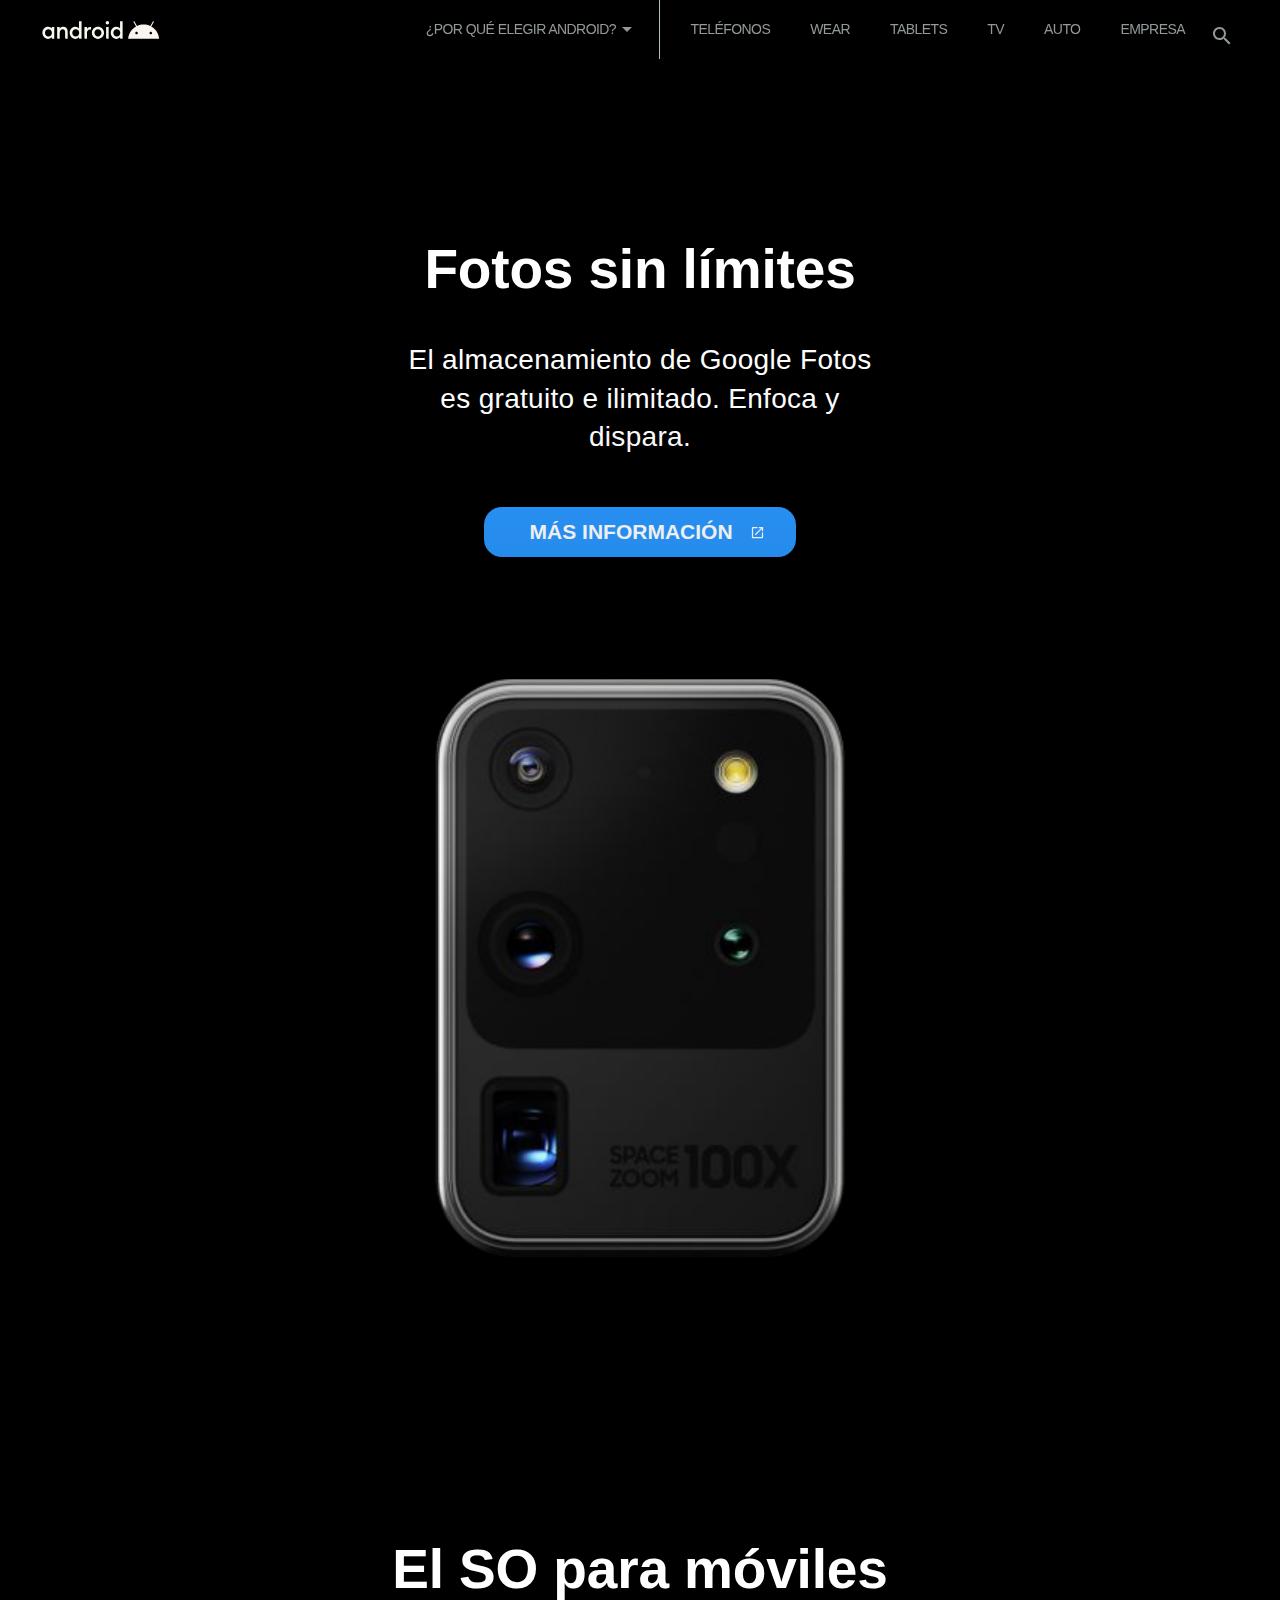
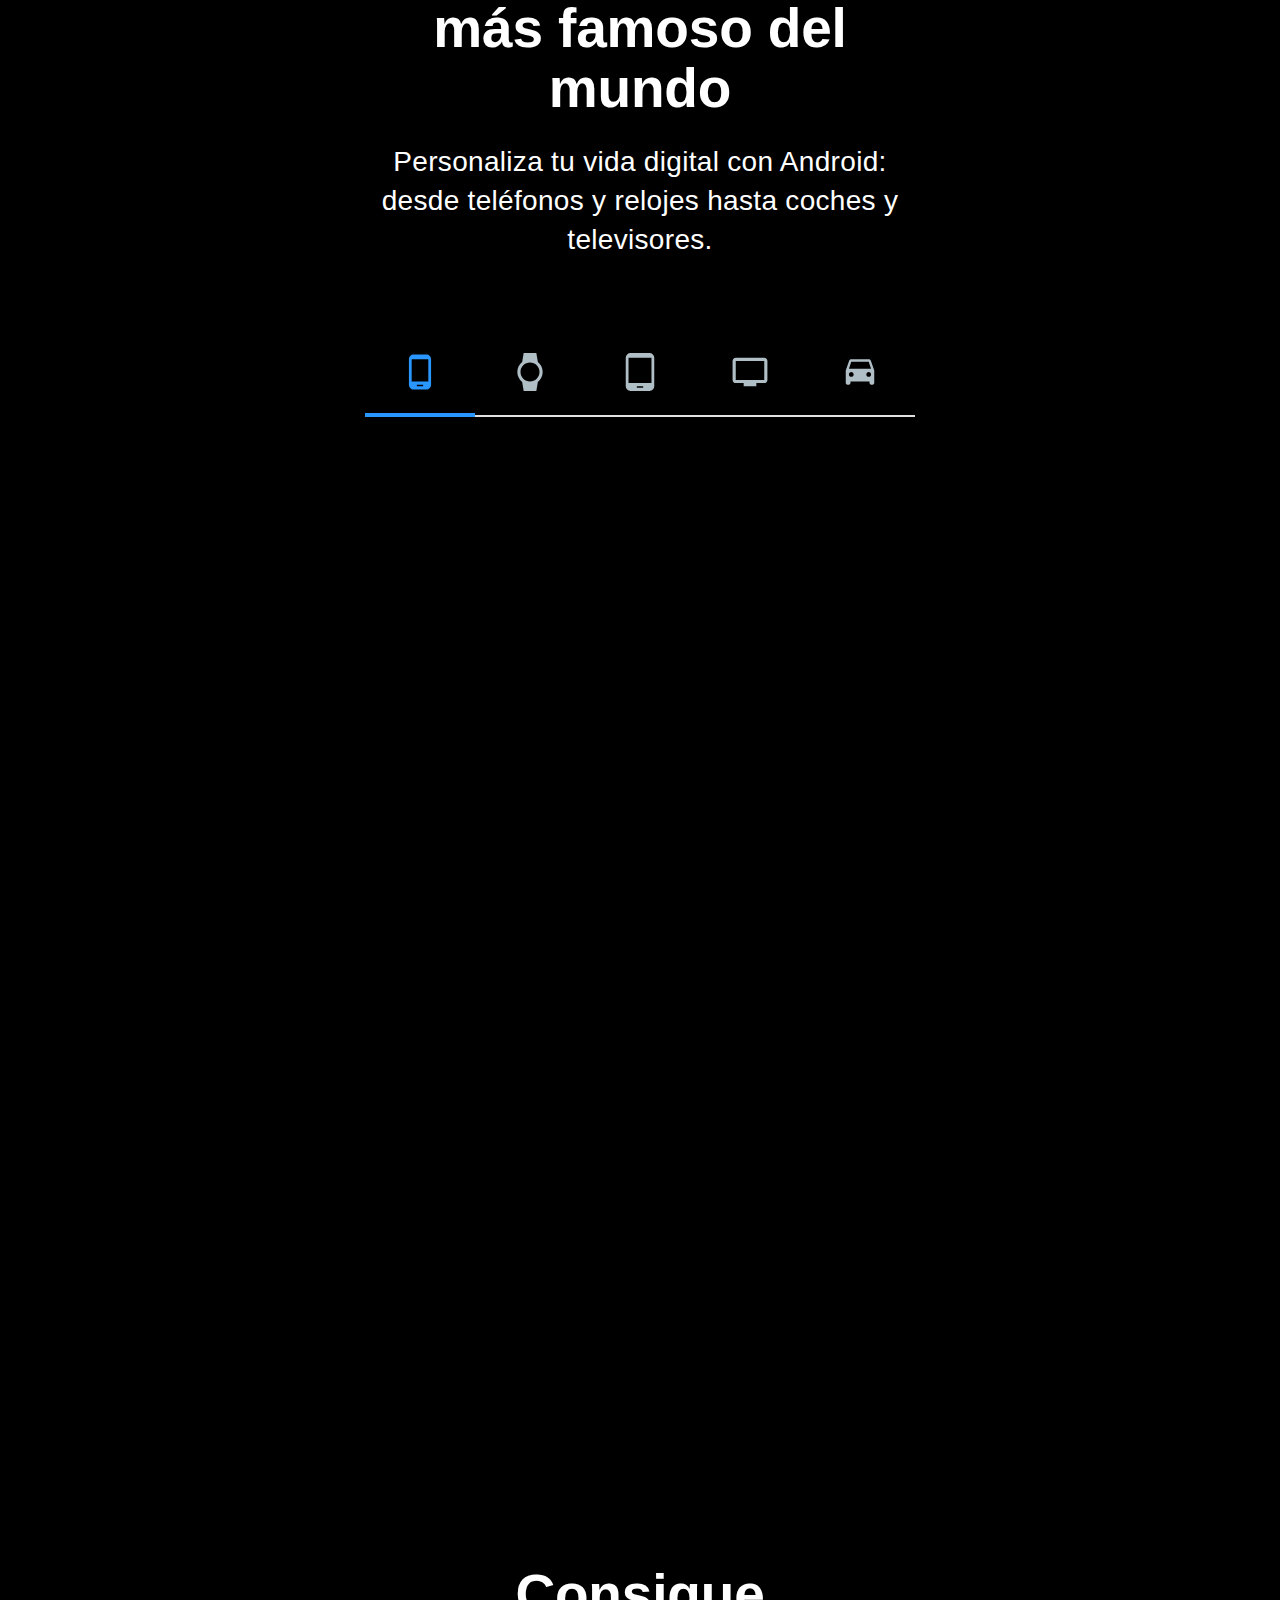
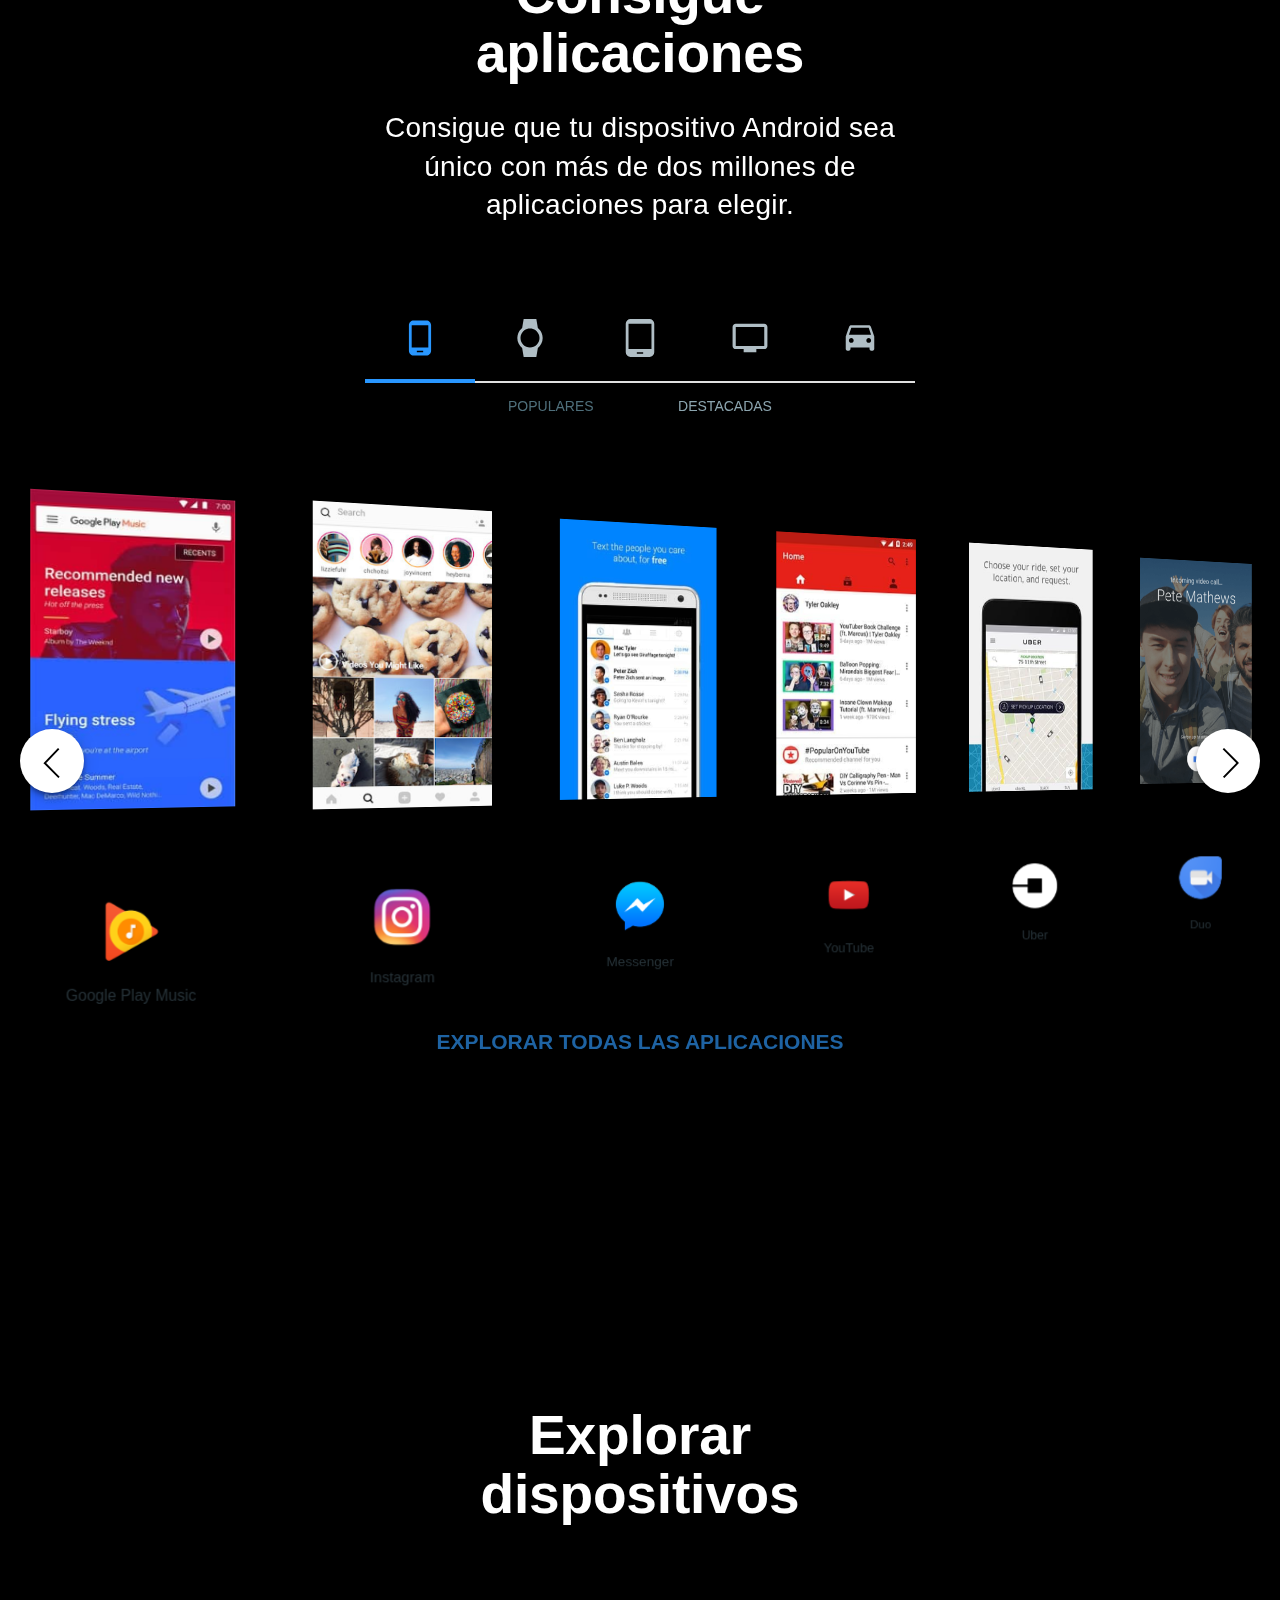
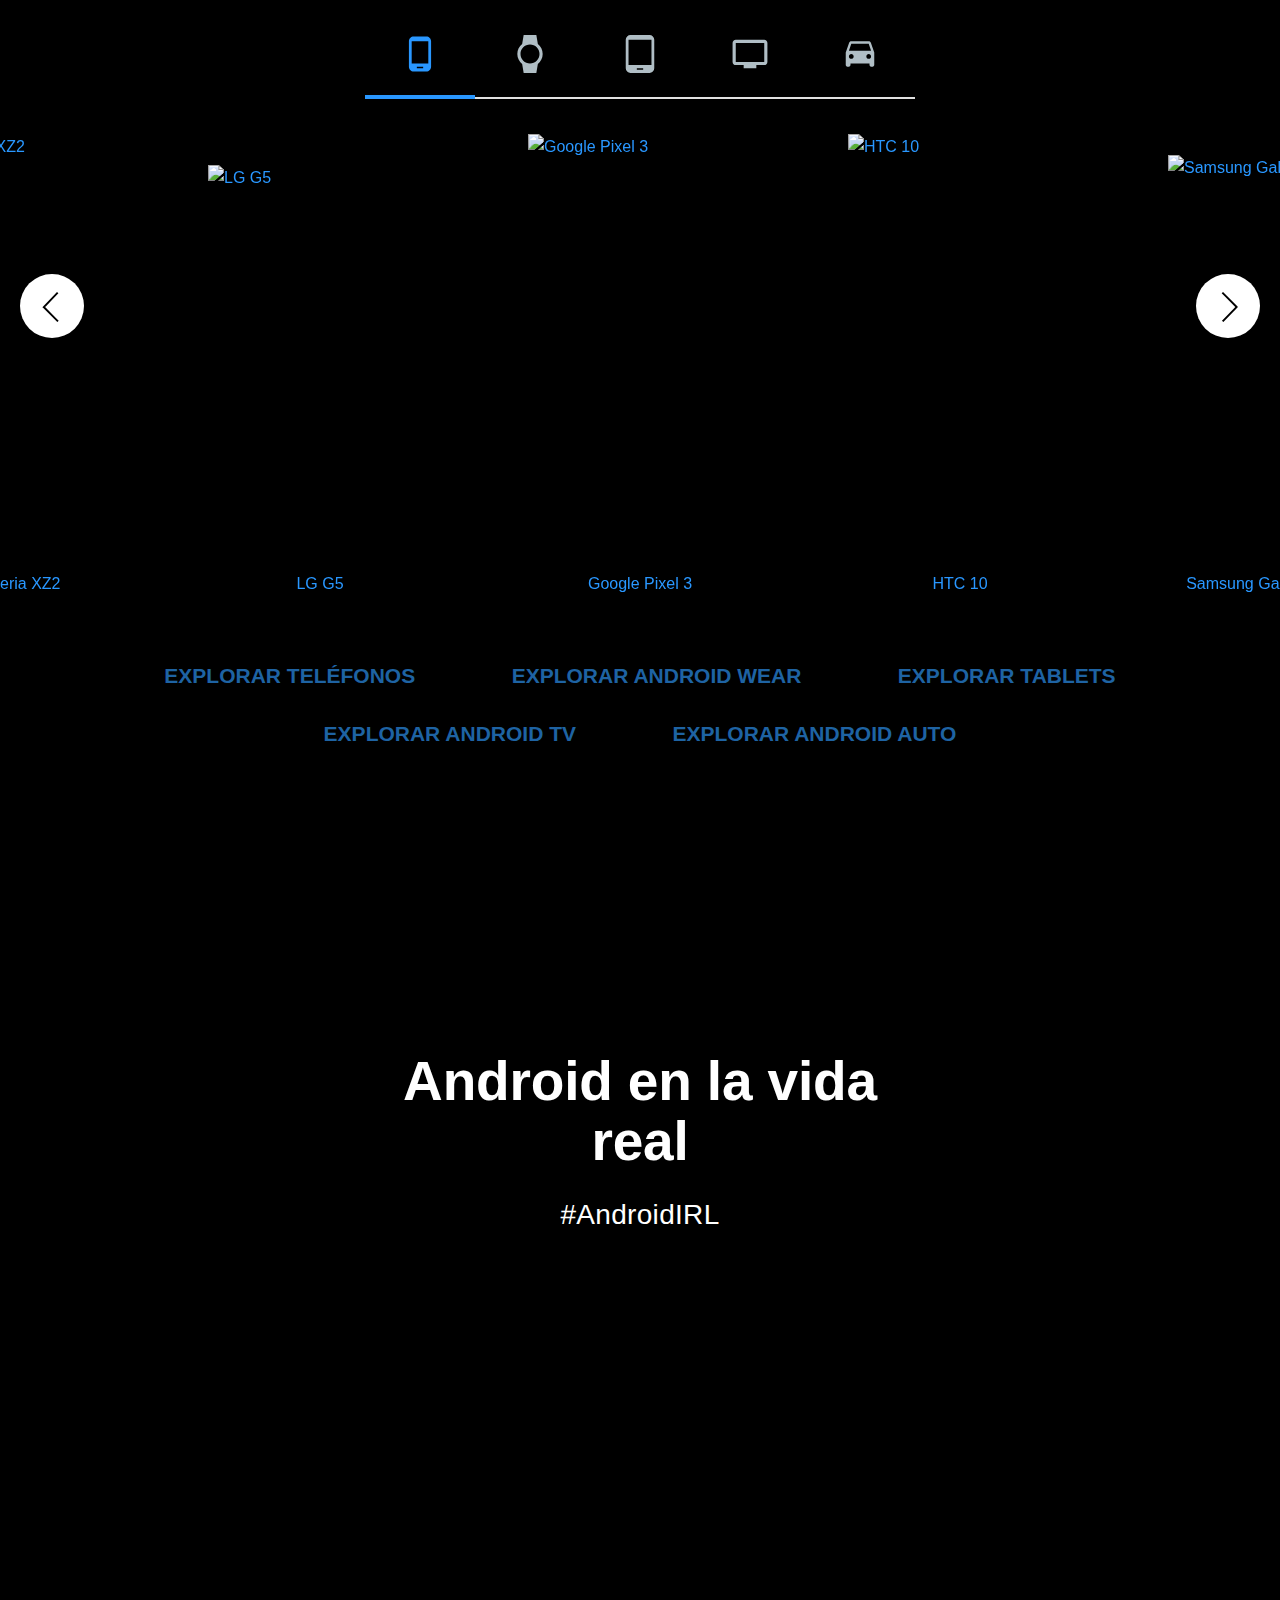
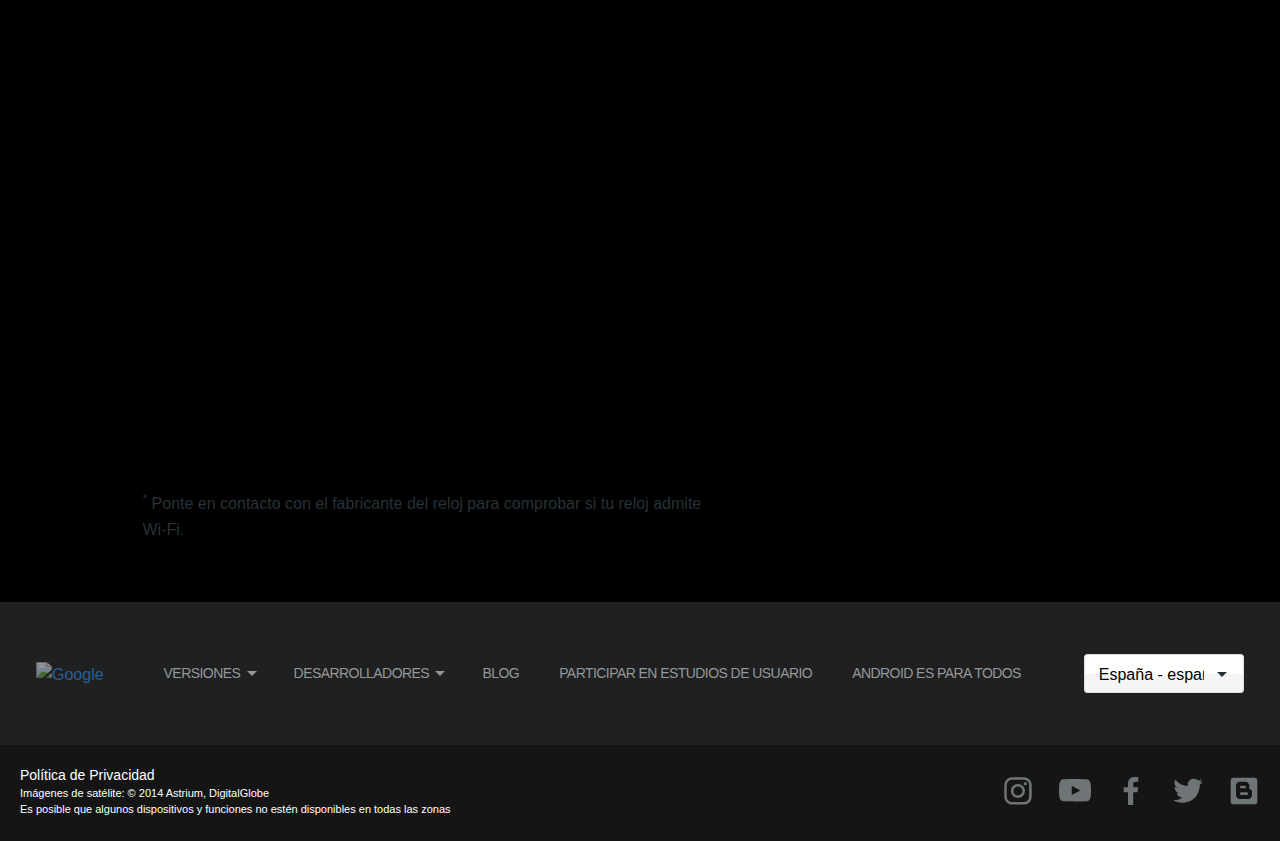
==== commit 48f13d68: "fotos y colores" ====
--- a/index.html
+++ b/index.html
@@ -1,34 +1,50 @@
 <!DOCTYPE html>
 <!-- saved from url=(0035)https://www.android.com/intl/es_es/ -->
-<html class="js flexbox flexboxlegacy canvas canvastext webgl no-touch geolocation postmessage websqldatabase indexeddb hashchange history draganddrop websockets rgba hsla multiplebgs backgroundsize borderimage borderradius boxshadow textshadow opacity cssanimations csscolumns cssgradients cssreflections csstransforms csstransforms3d csstransitions fontface generatedcontent video audio localstorage sessionstorage webworkers applicationcache svg inlinesvg smil svgclippaths webp" lang="es" dir="ltr" itemscope="" itemtype="https://schema.org/WebSite" style=""><head><meta http-equiv="Content-Type" content="text/html; charset=UTF-8">
-    
-
-    <title>Android</title>
-
-    <meta content="Android" name="title">
-    <meta content="Descubre las novedades de Android: teléfonos, relojes y mucho más. Accede al sitio web oficial y obtén más información." name="description">
-    <meta content="initial-scale=1, minimum-scale=1, width=device-width" name="viewport">
-    <meta content="IE=11;IE=Edge" http-equiv="X-UA-Compatible">
-    <meta name="thumbnail" content="https://www.android.com/static/2016/img/share/andy-peace.png">
-    <meta itemprop="name" content="Android">
-    <meta itemprop="description" content="Descubre las novedades de Android: teléfonos, relojes y mucho más. Accede al sitio web oficial y obtén más información.">
-    <meta itemprop="image" content="https://www.android.com/static/2016/img/share/andy-lg.png">
-
-    <meta name="twitter:card" content="summary_large_image">
-    <meta name="twitter:site" content="@android">
-    <meta name="twitter:title" content="Android">
-    <meta name="twitter:description" content="Descubre las novedades de Android: teléfonos, relojes y mucho más. Accede al sitio web oficial y obtén más información.">
-    <meta name="twitter:image" content="https://www.android.com/static/2016/img/share/andy-sm.png">
-    <meta name="twitter:url" content="https://www.android.com/intl/es_es/">
-
-    <meta property="og:type" content="website">
-    <meta property="og:title" content="Android">
-    <meta property="og:description" content="Descubre las novedades de Android: teléfonos, relojes y mucho más. Accede al sitio web oficial y obtén más información.">
-    <meta property="og:url" content="https://www.android.com/intl/es_es/">
-    <meta property="og:image" content="https://www.android.com/static/2016/img/share/andy-lg.png">
-    <meta property="og:site_name" content="Android">
-    <meta property="og:locale" content="es_ES">
-    <script type="text/javascript" async="" src="./original/index_files/analytics.js.descarga"></script><script type="text/javascript" id="www-widgetapi-script" src="./original/index_files/www-widgetapi.js.descarga" async=""></script><script async="" src="./original/index_files/gtm.js.descarga"></script><script type="text/javascript" async="" src="./original/index_files/ga.js.descarga"></script><script async="" src="./original/index_files/gtm.js(1).descarga"></script><script type="application/ld+json">
+<html
+  class="js flexbox flexboxlegacy canvas canvastext webgl no-touch geolocation postmessage websqldatabase indexeddb hashchange history draganddrop websockets rgba hsla multiplebgs backgroundsize borderimage borderradius boxshadow textshadow opacity cssanimations csscolumns cssgradients cssreflections csstransforms csstransforms3d csstransitions fontface generatedcontent video audio localstorage sessionstorage webworkers applicationcache svg inlinesvg smil svgclippaths webp"
+  lang="es" dir="ltr" itemscope="" itemtype="https://schema.org/WebSite" style="">
+
+<head>
+  <meta http-equiv="Content-Type" content="text/html; charset=UTF-8">
+
+
+  <title>Android</title>
+
+  <meta content="Android" name="title">
+  <meta
+    content="Descubre las novedades de Android: teléfonos, relojes y mucho más. Accede al sitio web oficial y obtén más información."
+    name="description">
+  <meta content="initial-scale=1, minimum-scale=1, width=device-width" name="viewport">
+  <meta content="IE=11;IE=Edge" http-equiv="X-UA-Compatible">
+  <meta name="thumbnail" content="https://www.android.com/static/2016/img/share/andy-peace.png">
+  <meta itemprop="name" content="Android">
+  <meta itemprop="description"
+    content="Descubre las novedades de Android: teléfonos, relojes y mucho más. Accede al sitio web oficial y obtén más información.">
+  <meta itemprop="image" content="https://www.android.com/static/2016/img/share/andy-lg.png">
+
+  <meta name="twitter:card" content="summary_large_image">
+  <meta name="twitter:site" content="@android">
+  <meta name="twitter:title" content="Android">
+  <meta name="twitter:description"
+    content="Descubre las novedades de Android: teléfonos, relojes y mucho más. Accede al sitio web oficial y obtén más información.">
+  <meta name="twitter:image" content="https://www.android.com/static/2016/img/share/andy-sm.png">
+  <meta name="twitter:url" content="https://www.android.com/intl/es_es/">
+
+  <meta property="og:type" content="website">
+  <meta property="og:title" content="Android">
+  <meta property="og:description"
+    content="Descubre las novedades de Android: teléfonos, relojes y mucho más. Accede al sitio web oficial y obtén más información.">
+  <meta property="og:url" content="https://www.android.com/intl/es_es/">
+  <meta property="og:image" content="https://www.android.com/static/2016/img/share/andy-lg.png">
+  <meta property="og:site_name" content="Android">
+  <meta property="og:locale" content="es_ES">
+  <script type="text/javascript" async="" src="./original/index_files/analytics.js.descarga"></script>
+  <script type="text/javascript" id="www-widgetapi-script" src="./original/index_files/www-widgetapi.js.descarga"
+    async=""></script>
+  <script async="" src="./original/index_files/gtm.js.descarga"></script>
+  <script type="text/javascript" async="" src="./original/index_files/ga.js.descarga"></script>
+  <script async="" src="./original/index_files/gtm.js(1).descarga"></script>
+  <script type="application/ld+json">
         {
           "@context": "http://schema.org",
           "@type": "Website",
@@ -54,3529 +70,5304 @@
             "https://officialandroid.blogspot.com/"          ]
         }
     </script>
-    <link href="https://www.android.com/intl/es_es/" rel="canonical">
-     <link rel="alternate" hreflang="da-DK" href="https://www.android.com/intl/da_dk/">
-     <link rel="alternate" hreflang="de-DE" href="https://www.android.com/intl/de_de/">
-     <link rel="alternate" hreflang="en-AU" href="https://www.android.com/intl/en_au/">
-     <link rel="alternate" hreflang="en-CA" href="https://www.android.com/intl/en_ca/">
-     <link rel="alternate" hreflang="en-GB" href="https://www.android.com/intl/en_uk/">
-     <link rel="alternate" hreflang="en-HK" href="https://www.android.com/intl/en_hk/">
-     <link rel="alternate" hreflang="en-IE" href="https://www.android.com/intl/en_ie/">
-     <link rel="alternate" hreflang="en-IN" href="https://www.android.com/intl/en_in/">
-     <link rel="alternate" hreflang="en-NZ" href="https://www.android.com/intl/en_nz/">
-     <link rel="alternate" hreflang="en-US" href="https://www.android.com/">
-     <link rel="alternate" hreflang="es-ES" href="https://www.android.com/intl/es_es/">
-     <link rel="alternate" hreflang="es-MX" href="https://www.android.com/intl/es-419_mx/">
-     <link rel="alternate" hreflang="fr-CA" href="https://www.android.com/intl/fr_ca/">
-     <link rel="alternate" hreflang="fr-FR" href="https://www.android.com/intl/fr_fr/">
-     <link rel="alternate" hreflang="id-ID" href="https://www.android.com/intl/id_id/">
-     <link rel="alternate" hreflang="it-IT" href="https://www.android.com/intl/it_it/">
-     <link rel="alternate" hreflang="nl-NL" href="https://www.android.com/intl/nl_nl/">
-     <link rel="alternate" hreflang="nb-NO" href="https://www.android.com/intl/no_no/">
-     <link rel="alternate" hreflang="pl-PL" href="https://www.android.com/intl/pl_pl/">
-     <link rel="alternate" hreflang="pt-BR" href="https://www.android.com/intl/pt-BR_br/">
-     <link rel="alternate" hreflang="pt-PT" href="https://www.android.com/intl/pt_pt/">
-     <link rel="alternate" hreflang="sv-SE" href="https://www.android.com/intl/sv_se/">
-     <link rel="alternate" hreflang="tr-TR" href="https://www.android.com/intl/tr_tr/">
-     <link rel="alternate" hreflang="ru-RU" href="https://www.android.com/intl/ru_ru/">
-     <link rel="alternate" hreflang="th-TH" href="https://www.android.com/intl/th_th/">
-     <link rel="alternate" hreflang="zh-Hans-CN" href="https://www.android.com/intl/zh-CN_cn/">
-     <link rel="alternate" hreflang="zh-Hant-HK" href="https://www.android.com/intl/zh-HK_hk/">
-     <link rel="alternate" hreflang="zh-Hant-TW" href="https://www.android.com/intl/zh-TW_tw/">
-     <link rel="alternate" hreflang="ja-JP" href="https://www.android.com/intl/ja_jp/">
-     <link rel="alternate" hreflang="ko-KR" href="https://www.android.com/intl/ko_kr/">
-
-    <link rel="dns-prefetch" href="https://fonts.googleapis.com/">
-    <link rel="dns-prefetch" href="https://www.gstatic.com/">
-    <link rel="dns-prefetch" href="https://www.google.com/">
-    <link rel="dns-prefetch" href="https://apis.google.com/">
-
-      <link href="./original/index_files/css" rel="stylesheet">
-      <link href="./original/index_files/main.min.css" rel="stylesheet">
-
-    <link href="./original/index_files/main.min(1).css" rel="stylesheet">
-    <link href="https://www.android.com/static/img/favicon.ico" rel="shortcut icon">
-    <link href="https://www.android.com/static/img/touch-icon-iphone.png" rel="apple-touch-icon">
-    <link href="https://www.android.com/static/img/touch-icon-ipad.png" rel="apple-touch-icon" sizes="76x76">
-    <link href="https://www.android.com/static/img/touch-icon-iphone-retina.png" rel="apple-touch-icon" sizes="120x120">
-    <link href="https://www.android.com/static/img/touch-icon-ipad-retina.png" rel="apple-touch-icon" sizes="152x152">
-
-<!-- Google Tag Manager -->
-<script>(function(w,d,s,l,i){w[l]=w[l]||[];w[l].push({'gtm.start':
-new Date().getTime(),event:'gtm.js'});var f=d.getElementsByTagName(s)[0],
-j=d.createElement(s),dl=l!='dataLayer'?'&l='+l:'';j.async=true;j.src=
-'https://www.googletagmanager.com/gtm.js?id='+i+dl;f.parentNode.insertBefore(j,f);
-})(window,document,'script','dataLayer','GTM-KZDPH9F');</script>
-<!-- End Google Tag Manager -->      <script src="./original/index_files/modernizr.js.descarga"></script>
-      <script src="./original/index_files/picturefill.min.js.descarga" async=""></script>
-        <script src="./original/index_files/autotrack.js.descarga"></script>
-        <script>
-          window.tracker = new gweb.analytics.AutoTrack({
-            profile: 'UA-5686560-1',
-            cookiePath: '/'
-          });
-        </script>
-
-  <style>:focus{outline:0}::-moz-focus-inner{border:0}</style>
+  <link href="https://www.android.com/intl/es_es/" rel="canonical">
+  <link rel="alternate" hreflang="da-DK" href="https://www.android.com/intl/da_dk/">
+  <link rel="alternate" hreflang="de-DE" href="https://www.android.com/intl/de_de/">
+  <link rel="alternate" hreflang="en-AU" href="https://www.android.com/intl/en_au/">
+  <link rel="alternate" hreflang="en-CA" href="https://www.android.com/intl/en_ca/">
+  <link rel="alternate" hreflang="en-GB" href="https://www.android.com/intl/en_uk/">
+  <link rel="alternate" hreflang="en-HK" href="https://www.android.com/intl/en_hk/">
+  <link rel="alternate" hreflang="en-IE" href="https://www.android.com/intl/en_ie/">
+  <link rel="alternate" hreflang="en-IN" href="https://www.android.com/intl/en_in/">
+  <link rel="alternate" hreflang="en-NZ" href="https://www.android.com/intl/en_nz/">
+  <link rel="alternate" hreflang="en-US" href="https://www.android.com/">
+  <link rel="alternate" hreflang="es-ES" href="https://www.android.com/intl/es_es/">
+  <link rel="alternate" hreflang="es-MX" href="https://www.android.com/intl/es-419_mx/">
+  <link rel="alternate" hreflang="fr-CA" href="https://www.android.com/intl/fr_ca/">
+  <link rel="alternate" hreflang="fr-FR" href="https://www.android.com/intl/fr_fr/">
+  <link rel="alternate" hreflang="id-ID" href="https://www.android.com/intl/id_id/">
+  <link rel="alternate" hreflang="it-IT" href="https://www.android.com/intl/it_it/">
+  <link rel="alternate" hreflang="nl-NL" href="https://www.android.com/intl/nl_nl/">
+  <link rel="alternate" hreflang="nb-NO" href="https://www.android.com/intl/no_no/">
+  <link rel="alternate" hreflang="pl-PL" href="https://www.android.com/intl/pl_pl/">
+  <link rel="alternate" hreflang="pt-BR" href="https://www.android.com/intl/pt-BR_br/">
+  <link rel="alternate" hreflang="pt-PT" href="https://www.android.com/intl/pt_pt/">
+  <link rel="alternate" hreflang="sv-SE" href="https://www.android.com/intl/sv_se/">
+  <link rel="alternate" hreflang="tr-TR" href="https://www.android.com/intl/tr_tr/">
+  <link rel="alternate" hreflang="ru-RU" href="https://www.android.com/intl/ru_ru/">
+  <link rel="alternate" hreflang="th-TH" href="https://www.android.com/intl/th_th/">
+  <link rel="alternate" hreflang="zh-Hans-CN" href="https://www.android.com/intl/zh-CN_cn/">
+  <link rel="alternate" hreflang="zh-Hant-HK" href="https://www.android.com/intl/zh-HK_hk/">
+  <link rel="alternate" hreflang="zh-Hant-TW" href="https://www.android.com/intl/zh-TW_tw/">
+  <link rel="alternate" hreflang="ja-JP" href="https://www.android.com/intl/ja_jp/">
+  <link rel="alternate" hreflang="ko-KR" href="https://www.android.com/intl/ko_kr/">
+
+  <link rel="dns-prefetch" href="https://fonts.googleapis.com/">
+  <link rel="dns-prefetch" href="https://www.gstatic.com/">
+  <link rel="dns-prefetch" href="https://www.google.com/">
+  <link rel="dns-prefetch" href="https://apis.google.com/">
+
+  <link href="./original/index_files/css" rel="stylesheet">
+  <link href="./original/index_files/main.min.css" rel="stylesheet">
+
+  <link href="./original/index_files/main.min(1).css" rel="stylesheet">
+  <link href="https://www.android.com/static/img/favicon.ico" rel="shortcut icon">
+  <link href="https://www.android.com/static/img/touch-icon-iphone.png" rel="apple-touch-icon">
+  <link href="https://www.android.com/static/img/touch-icon-ipad.png" rel="apple-touch-icon" sizes="76x76">
+  <link href="https://www.android.com/static/img/touch-icon-iphone-retina.png" rel="apple-touch-icon" sizes="120x120">
+  <link href="https://www.android.com/static/img/touch-icon-ipad-retina.png" rel="apple-touch-icon" sizes="152x152">
+
+  <!-- Google Tag Manager -->
+  <script>(function (w, d, s, l, i) {
+      w[l] = w[l] || []; w[l].push({
+        'gtm.start':
+          new Date().getTime(), event: 'gtm.js'
+      }); var f = d.getElementsByTagName(s)[0],
+        j = d.createElement(s), dl = l != 'dataLayer' ? '&l=' + l : ''; j.async = true; j.src =
+          'https://www.googletagmanager.com/gtm.js?id=' + i + dl; f.parentNode.insertBefore(j, f);
+    })(window, document, 'script', 'dataLayer', 'GTM-KZDPH9F');</script>
+  <!-- End Google Tag Manager -->
+  <script src="./original/index_files/modernizr.js.descarga"></script>
+  <script src="./original/index_files/picturefill.min.js.descarga" async=""></script>
+  <script src="./original/index_files/autotrack.js.descarga"></script>
+  <script>
+    window.tracker = new gweb.analytics.AutoTrack({
+      profile: 'UA-5686560-1',
+      cookiePath: '/'
+    });
+  </script>
+
+  <style>
+    :focus {
+      outline: 0
+    }
+
+    ::-moz-focus-inner {
+      border: 0
+    }
+  </style>
   <link rel="stylesheet" href="./assets/css/assembler.css">
 </head>
 
-  <body class="index js-focus-visible" style="padding-top: 0px;">
-
-<!-- Google Tag Manager (noscript) -->
-<noscript><iframe src="https://www.googletagmanager.com/ns.html?id=GTM-KZDPH9F"
-height="0" width="0" style="display:none;visibility:hidden"></iframe></noscript>
-<!-- End Google Tag Manager (noscript) -->
-      <noscript><iframe class="hidden-iframe" height="0" src="//www.googletagmanager.com/ns.html?id=GTM-NBTRZZ" width="0"></iframe></noscript>
-      <script>
-        (function(w,d,s,l,i){w[l]=w[l]||[];w[l].push({'gtm.start':
-        new Date().getTime(),event:'gtm.js'});var f=d.getElementsByTagName(s)[0],
-        j=d.createElement(s),dl=l!='dataLayer'?'&l='+l:'';j.async=true;j.src=
-        '//www.googletagmanager.com/gtm.js?id='+i+dl;f.parentNode.insertBefore(j,f);
-        })(window,document,'script','dataLayer','GTM-NBTRZZ');
-      </script>
-
-
-
-<header class="l-header" data-l-header="" role="banner" style="">
-  <a class="u-is-hidden-visually" href="https://www.android.com/intl/es_es/#main">
-    Ir al contenido
-  </a>
-  <button aria-controls="navigation" aria-expanded="false" aria-label="Menú" class="c-toggle u-from-desktop-is-hidden" data-c-toggle="" data-ca-category="mobile-sidenav" data-ca-open-action="show" data-ca-close-action="hide">
-    <span class="icon icon--hamburger">
-      <span class="icon__inner"></span>
-    </span>
-  </button>
-  <a class="logo-android" href="https://www.android.com/intl/es_es/">
-    <span class="u-is-hidden-visually">Android</span>
-      <svg id="android-logo-desktop" class="icon--svg header-default__wordmark-icon header-default__drawer-logo-icon logo-android__wordmark-icon  " enable-background="new 0 0 898 160" viewBox="0 0 898 160">
-    <rect style="fill: none;" x="2130" y="-164" width="540" height="486"></rect>
-        <path d="m2224.2 210.9c-10.7 0-17.9 8.4-17.9 19.2s7.2 19.2 17.9 19.2 17.9-8.4 17.9-19.2-7.2-19.2-17.9-19.2m-2.4-11.9c8.6 0 15.8 4.4 19.2 9.2v-8h13.2v59.9h-10.1c-1.7 0-3-1.4-3-3v-5c-3.4 4.8-10.5 9.2-19.2 9.2-16.4 0-28.9-14-28.9-31.1s12.4-31.2 28.8-31.2"></path>
-        <path d="m2269.2 200.2h13.2v8.1c3.6-6 10.4-9.3 18.2-9.3 13.9 0 22.9 9.8 22.9 25v36.1h-10.1c-1.7 0-3-1.4-3-3v-30.9c0-9.5-4.8-15.2-12.5-15.2-8.7 0-15.5 6.8-15.5 19.6v29.5h-10.1c-1.7 0-3-1.4-3-3v-56.9z"></path>
-        <path d="m2365.1 210.9c-10.7 0-17.9 8.4-17.9 19.2s7.2 19.2 17.9 19.2 17.9-8.4 17.9-19.2-7.2-19.2-17.9-19.2m-2.4-11.9c8.6 0 15.8 4.4 19.2 9.2v-38h13.2v89.9h-10.1c-1.7 0-3-1.4-3-3v-5c-3.4 4.8-10.5 9.2-19.2 9.2-16.4 0-28.9-14-28.9-31.1s12.4-31.2 28.8-31.2"></path>
-        <path d="m2410.1 200.2h13.2v10.7c2.3-6.8 9-11.3 15.8-11.3 1.7 0 3.4 0.1 5.1 0.5v13.5c-2.3-0.7-4.2-1.1-6.6-1.1-7.5 0-14.4 6.4-14.4 18.3v29.2h-10.1c-1.7 0-3-1.4-3-3v-56.8z"></path>
-        <path d="m2479.7 249c10.5 0 18-8.3 18-18.9 0-10.7-7.4-18.9-18-18.9-10.7 0-18.1 8.3-18.1 18.9 0.1 10.7 7.5 18.9 18.1 18.9m0 12.3c-17.7 0-31.4-13.8-31.4-31.1 0-17.4 13.7-31.2 31.4-31.2s31.4 13.8 31.4 31.2c0 17.3-13.6 31.1-31.4 31.1"></path>
-        <path d="m2521.8 200.2h13.2v59.9h-10.1c-1.7 0-3-1.4-3-3v-56.9zm6.6-13.1c-4.8 0-8.9-4-8.9-8.9 0-4.8 4.1-8.7 8.9-8.7 4.9 0 8.7 4 8.7 8.7 0 4.9-3.8 8.9-8.7 8.9"></path>
-        <path d="m2577.1 210.9c-10.7 0-17.9 8.4-17.9 19.2s7.2 19.2 17.9 19.2 17.9-8.4 17.9-19.2c-0.1-10.8-7.2-19.2-17.9-19.2m-2.4-11.9c8.6 0 15.8 4.4 19.2 9.2v-38h13.2v89.9h-10.1c-1.7 0-3-1.4-3-3v-5c-3.4 4.8-10.5 9.2-19.2 9.2-16.4 0-28.9-14-28.9-31.1s12.4-31.2 28.8-31.2"></path>
-      <path style="fill: #3DDC84;" d="m2501.5-30.8l34.5-59.7c2-3.4 0.8-7.8-2.6-9.8s-7.8-0.8-9.8 2.6l-34.9 60.4c-26.7-12.2-56.7-19-88.6-19-32 0-61.9 6.8-88.6 19l-34.9-60.4c-2-3.4-6.4-4.6-9.8-2.6s-4.6 6.4-2.6 9.8l34.5 59.7c-59.4 32.2-99.8 92.1-105.7 162.8h414c-5.9-70.7-46.4-130.6-105.5-162.8zm-196.8 103.8c-9.5 0-17.2-7.7-17.2-17.2s7.7-17.2 17.2-17.2 17.2 7.7 17.2 17.2-7.7 17.2-17.2 17.2zm190.6 0c-9.5 0-17.2-7.7-17.2-17.2s7.7-17.2 17.2-17.2 17.2 7.7 17.2 17.2-7.7 17.2-17.2 17.2z"></path>
-    <rect style="fill: none;" x="-72" y="-75" width="1046" height="309"></rect>
-      <path d="m59.3 56.4c12.4 0 22.7 6.4 27.6 13.3v-11.6h18.9v86.1h-13.6c-3 0-5.4-2.4-5.4-5.4v-6.2c-4.8 7-15.1 13.4-27.5 13.4-23.6 0-41.5-20.2-41.5-44.8s17.9-44.8 41.5-44.8m3.4 17.2c-15.3 0-25.7 12.1-25.7 27.6s10.3 27.6 25.7 27.6c15.3 0 25.7-12.1 25.7-27.6s-10.3-27.6-25.7-27.6"></path>
-      <path d="m127.3 58.1h19v11.7c5.2-8.6 15-13.4 26.2-13.4 20 0 32.9 14.1 32.9 36v51.8h-13.6c-3 0-5.4-2.4-5.4-5.4v-43.3c0-13.6-6.9-21.9-17.9-21.9-12.6 0-22.2 9.8-22.2 28.2v42.4h-13.6c-3 0-5.4-2.4-5.4-5.4v-80.7z"></path>
-      <path d="m261.9 56.4c12.4 0 22.7 6.4 27.6 13.3v-54.6h18.9v129.2h-13.6c-3 0-5.4-2.4-5.4-5.4v-6.2c-4.8 6.9-15.2 13.3-27.6 13.3-23.6 0-41.5-20.2-41.5-44.8 0.1-24.6 18-44.8 41.6-44.8m3.4 17.2c-15.3 0-25.7 12.1-25.7 27.6s10.3 27.6 25.7 27.6c15.3 0 25.7-12.1 25.7-27.6s-10.4-27.6-25.7-27.6"></path>
-      <path d="m329.9 58.1h18.9v15.3c3.3-9.8 12.9-16.2 22.7-16.2 2.4 0 4.8 0.2 7.4 0.7v19.5c-3.3-1-6-1.6-9.5-1.6-10.9 0-20.7 9.1-20.7 26.4v42h-13.6c-3 0-5.4-2.4-5.4-5.4v-80.7z"></path>
-      <path d="m430.1 146c-25.5 0-45.1-19.8-45.1-44.8s19.6-44.8 45.1-44.8 45.1 19.8 45.1 44.8-19.6 44.8-45.1 44.8m0-17.6c15.2 0 25.8-11.9 25.8-27.2s-10.7-27.2-25.8-27.2c-15.3 0-26 11.9-26 27.2s10.7 27.2 26 27.2"></path>
-      <path d="m500 39.3c-6.9 0-12.7-5.7-12.7-12.7 0-6.9 5.9-12.6 12.7-12.6 7.1 0 12.6 5.7 12.6 12.6 0 7.1-5.5 12.7-12.6 12.7m-9.4 18.8h18.9v86.1h-13.5c-3 0-5.4-2.4-5.4-5.4v-80.7z"></path>
-      <path d="m566.6 56.4c12.4 0 22.7 6.4 27.6 13.3v-54.6h18.9v129.2h-13.6c-3 0-5.4-2.4-5.4-5.4v-6.2c-4.8 6.9-15.2 13.3-27.6 13.3-23.6 0-41.5-20.2-41.5-44.8 0.1-24.6 18-44.8 41.6-44.8m3.5 17.2c-15.3 0-25.7 12.1-25.7 27.6s10.3 27.6 25.7 27.6c15.3 0 25.7-12.1 25.7-27.6s-10.4-27.6-25.7-27.6"></path>
-      <path class="logo-android__andy-icon " d="m822.2 111.7c-5.3 0-9.6-4.3-9.6-9.6s4.3-9.6 9.6-9.6 9.6 4.3 9.6 9.6-4.3 9.6-9.6 9.6m-105.7 0c-5.3 0-9.6-4.3-9.6-9.6s4.3-9.6 9.6-9.6 9.6 4.3 9.6 9.6-4.3 9.6-9.6 9.6m109.1-57.6l19.2-33.1c1.1-1.9 0.4-4.3-1.5-5.4s-4.3-0.4-5.4 1.5l-19.4 33.5c-14.8-6.8-31.4-10.6-49.1-10.6s-34.4 3.8-49.2 10.5l-19.4-33.5c-1.1-1.9-3.5-2.6-5.4-1.5s-2.6 3.5-1.5 5.4l19.1 33.1c-32.8 17.9-55.3 51.1-58.6 90.4h229.7c-3.2-39.2-25.6-72.4-58.5-90.3"></path>
-  </svg>
-
-  </a>
-  <nav class="c-nav c-nav--main" id="navigation" role="navigation" data-c-toggle-close="navigation" data-close-on-current-target="" aria-hidden="false">
-    <div class="c-nav__inner">
-      <div class="c-nav__header u-from-desktop-is-hidden">
-        <a class="logo-android" href="https://www.android.com/intl/es_es/">
-          <span class="u-is-hidden-visually">Android</span>
-            <svg id="android-logo-mobile" class="icon--svg header-default__wordmark-icon header-default__drawer-logo-icon logo-android__wordmark-icon  " enable-background="new 0 0 898 160" viewBox="0 0 898 160">
-    <rect style="fill: none;" x="2130" y="-164" width="540" height="486"></rect>
-        <path d="m2224.2 210.9c-10.7 0-17.9 8.4-17.9 19.2s7.2 19.2 17.9 19.2 17.9-8.4 17.9-19.2-7.2-19.2-17.9-19.2m-2.4-11.9c8.6 0 15.8 4.4 19.2 9.2v-8h13.2v59.9h-10.1c-1.7 0-3-1.4-3-3v-5c-3.4 4.8-10.5 9.2-19.2 9.2-16.4 0-28.9-14-28.9-31.1s12.4-31.2 28.8-31.2"></path>
-        <path d="m2269.2 200.2h13.2v8.1c3.6-6 10.4-9.3 18.2-9.3 13.9 0 22.9 9.8 22.9 25v36.1h-10.1c-1.7 0-3-1.4-3-3v-30.9c0-9.5-4.8-15.2-12.5-15.2-8.7 0-15.5 6.8-15.5 19.6v29.5h-10.1c-1.7 0-3-1.4-3-3v-56.9z"></path>
-        <path d="m2365.1 210.9c-10.7 0-17.9 8.4-17.9 19.2s7.2 19.2 17.9 19.2 17.9-8.4 17.9-19.2-7.2-19.2-17.9-19.2m-2.4-11.9c8.6 0 15.8 4.4 19.2 9.2v-38h13.2v89.9h-10.1c-1.7 0-3-1.4-3-3v-5c-3.4 4.8-10.5 9.2-19.2 9.2-16.4 0-28.9-14-28.9-31.1s12.4-31.2 28.8-31.2"></path>
-        <path d="m2410.1 200.2h13.2v10.7c2.3-6.8 9-11.3 15.8-11.3 1.7 0 3.4 0.1 5.1 0.5v13.5c-2.3-0.7-4.2-1.1-6.6-1.1-7.5 0-14.4 6.4-14.4 18.3v29.2h-10.1c-1.7 0-3-1.4-3-3v-56.8z"></path>
-        <path d="m2479.7 249c10.5 0 18-8.3 18-18.9 0-10.7-7.4-18.9-18-18.9-10.7 0-18.1 8.3-18.1 18.9 0.1 10.7 7.5 18.9 18.1 18.9m0 12.3c-17.7 0-31.4-13.8-31.4-31.1 0-17.4 13.7-31.2 31.4-31.2s31.4 13.8 31.4 31.2c0 17.3-13.6 31.1-31.4 31.1"></path>
-        <path d="m2521.8 200.2h13.2v59.9h-10.1c-1.7 0-3-1.4-3-3v-56.9zm6.6-13.1c-4.8 0-8.9-4-8.9-8.9 0-4.8 4.1-8.7 8.9-8.7 4.9 0 8.7 4 8.7 8.7 0 4.9-3.8 8.9-8.7 8.9"></path>
-        <path d="m2577.1 210.9c-10.7 0-17.9 8.4-17.9 19.2s7.2 19.2 17.9 19.2 17.9-8.4 17.9-19.2c-0.1-10.8-7.2-19.2-17.9-19.2m-2.4-11.9c8.6 0 15.8 4.4 19.2 9.2v-38h13.2v89.9h-10.1c-1.7 0-3-1.4-3-3v-5c-3.4 4.8-10.5 9.2-19.2 9.2-16.4 0-28.9-14-28.9-31.1s12.4-31.2 28.8-31.2"></path>
-      <path style="fill: #3DDC84;" d="m2501.5-30.8l34.5-59.7c2-3.4 0.8-7.8-2.6-9.8s-7.8-0.8-9.8 2.6l-34.9 60.4c-26.7-12.2-56.7-19-88.6-19-32 0-61.9 6.8-88.6 19l-34.9-60.4c-2-3.4-6.4-4.6-9.8-2.6s-4.6 6.4-2.6 9.8l34.5 59.7c-59.4 32.2-99.8 92.1-105.7 162.8h414c-5.9-70.7-46.4-130.6-105.5-162.8zm-196.8 103.8c-9.5 0-17.2-7.7-17.2-17.2s7.7-17.2 17.2-17.2 17.2 7.7 17.2 17.2-7.7 17.2-17.2 17.2zm190.6 0c-9.5 0-17.2-7.7-17.2-17.2s7.7-17.2 17.2-17.2 17.2 7.7 17.2 17.2-7.7 17.2-17.2 17.2z"></path>
-    <rect style="fill: none;" x="-72" y="-75" width="1046" height="309"></rect>
-      <path d="m59.3 56.4c12.4 0 22.7 6.4 27.6 13.3v-11.6h18.9v86.1h-13.6c-3 0-5.4-2.4-5.4-5.4v-6.2c-4.8 7-15.1 13.4-27.5 13.4-23.6 0-41.5-20.2-41.5-44.8s17.9-44.8 41.5-44.8m3.4 17.2c-15.3 0-25.7 12.1-25.7 27.6s10.3 27.6 25.7 27.6c15.3 0 25.7-12.1 25.7-27.6s-10.3-27.6-25.7-27.6"></path>
-      <path d="m127.3 58.1h19v11.7c5.2-8.6 15-13.4 26.2-13.4 20 0 32.9 14.1 32.9 36v51.8h-13.6c-3 0-5.4-2.4-5.4-5.4v-43.3c0-13.6-6.9-21.9-17.9-21.9-12.6 0-22.2 9.8-22.2 28.2v42.4h-13.6c-3 0-5.4-2.4-5.4-5.4v-80.7z"></path>
-      <path d="m261.9 56.4c12.4 0 22.7 6.4 27.6 13.3v-54.6h18.9v129.2h-13.6c-3 0-5.4-2.4-5.4-5.4v-6.2c-4.8 6.9-15.2 13.3-27.6 13.3-23.6 0-41.5-20.2-41.5-44.8 0.1-24.6 18-44.8 41.6-44.8m3.4 17.2c-15.3 0-25.7 12.1-25.7 27.6s10.3 27.6 25.7 27.6c15.3 0 25.7-12.1 25.7-27.6s-10.4-27.6-25.7-27.6"></path>
-      <path d="m329.9 58.1h18.9v15.3c3.3-9.8 12.9-16.2 22.7-16.2 2.4 0 4.8 0.2 7.4 0.7v19.5c-3.3-1-6-1.6-9.5-1.6-10.9 0-20.7 9.1-20.7 26.4v42h-13.6c-3 0-5.4-2.4-5.4-5.4v-80.7z"></path>
-      <path d="m430.1 146c-25.5 0-45.1-19.8-45.1-44.8s19.6-44.8 45.1-44.8 45.1 19.8 45.1 44.8-19.6 44.8-45.1 44.8m0-17.6c15.2 0 25.8-11.9 25.8-27.2s-10.7-27.2-25.8-27.2c-15.3 0-26 11.9-26 27.2s10.7 27.2 26 27.2"></path>
-      <path d="m500 39.3c-6.9 0-12.7-5.7-12.7-12.7 0-6.9 5.9-12.6 12.7-12.6 7.1 0 12.6 5.7 12.6 12.6 0 7.1-5.5 12.7-12.6 12.7m-9.4 18.8h18.9v86.1h-13.5c-3 0-5.4-2.4-5.4-5.4v-80.7z"></path>
-      <path d="m566.6 56.4c12.4 0 22.7 6.4 27.6 13.3v-54.6h18.9v129.2h-13.6c-3 0-5.4-2.4-5.4-5.4v-6.2c-4.8 6.9-15.2 13.3-27.6 13.3-23.6 0-41.5-20.2-41.5-44.8 0.1-24.6 18-44.8 41.6-44.8m3.5 17.2c-15.3 0-25.7 12.1-25.7 27.6s10.3 27.6 25.7 27.6c15.3 0 25.7-12.1 25.7-27.6s-10.4-27.6-25.7-27.6"></path>
-      <path class="logo-android__andy-icon " d="m822.2 111.7c-5.3 0-9.6-4.3-9.6-9.6s4.3-9.6 9.6-9.6 9.6 4.3 9.6 9.6-4.3 9.6-9.6 9.6m-105.7 0c-5.3 0-9.6-4.3-9.6-9.6s4.3-9.6 9.6-9.6 9.6 4.3 9.6 9.6-4.3 9.6-9.6 9.6m109.1-57.6l19.2-33.1c1.1-1.9 0.4-4.3-1.5-5.4s-4.3-0.4-5.4 1.5l-19.4 33.5c-14.8-6.8-31.4-10.6-49.1-10.6s-34.4 3.8-49.2 10.5l-19.4-33.5c-1.1-1.9-3.5-2.6-5.4-1.5s-2.6 3.5-1.5 5.4l19.1 33.1c-32.8 17.9-55.3 51.1-58.6 90.4h229.7c-3.2-39.2-25.6-72.4-58.5-90.3"></path>
-  </svg>
-
-        </a>
+<body class="index js-focus-visible" style="padding-top: 0px;">
+
+  <!-- Google Tag Manager (noscript) -->
+  <noscript><iframe src="https://www.googletagmanager.com/ns.html?id=GTM-KZDPH9F" height="0" width="0"
+      style="display:none;visibility:hidden"></iframe></noscript>
+  <!-- End Google Tag Manager (noscript) -->
+  <noscript><iframe class="hidden-iframe" height="0" src="//www.googletagmanager.com/ns.html?id=GTM-NBTRZZ"
+      width="0"></iframe></noscript>
+  <script>
+    (function (w, d, s, l, i) {
+      w[l] = w[l] || []; w[l].push({
+        'gtm.start':
+          new Date().getTime(), event: 'gtm.js'
+      }); var f = d.getElementsByTagName(s)[0],
+        j = d.createElement(s), dl = l != 'dataLayer' ? '&l=' + l : ''; j.async = true; j.src =
+          '//www.googletagmanager.com/gtm.js?id=' + i + dl; f.parentNode.insertBefore(j, f);
+    })(window, document, 'script', 'dataLayer', 'GTM-NBTRZZ');
+  </script>
+
+
+
+  <header class="l-header" data-l-header="" role="banner" style="">
+    <a class="u-is-hidden-visually" href="https://www.android.com/intl/es_es/#main">
+      Ir al contenido
+    </a>
+    <button aria-controls="navigation" aria-expanded="false" aria-label="Menú" class="c-toggle u-from-desktop-is-hidden"
+      data-c-toggle="" data-ca-category="mobile-sidenav" data-ca-open-action="show" data-ca-close-action="hide">
+      <span class="icon icon--hamburger">
+        <span class="icon__inner"></span>
+      </span>
+    </button>
+    <a class="logo-android" href="index.html">
+      <span class="u-is-hidden-visually">Android</span>
+      <svg id="android-logo-desktop"
+        class="icon--svg header-default__wordmark-icon header-default__drawer-logo-icon logo-android__wordmark-icon  "
+        enable-background="new 0 0 898 160" viewBox="0 0 898 160">
+        <rect style="fill: none;" x="2130" y="-164" width="540" height="486"></rect>
+        <path
+          d="m2224.2 210.9c-10.7 0-17.9 8.4-17.9 19.2s7.2 19.2 17.9 19.2 17.9-8.4 17.9-19.2-7.2-19.2-17.9-19.2m-2.4-11.9c8.6 0 15.8 4.4 19.2 9.2v-8h13.2v59.9h-10.1c-1.7 0-3-1.4-3-3v-5c-3.4 4.8-10.5 9.2-19.2 9.2-16.4 0-28.9-14-28.9-31.1s12.4-31.2 28.8-31.2">
+        </path>
+        <path
+          d="m2269.2 200.2h13.2v8.1c3.6-6 10.4-9.3 18.2-9.3 13.9 0 22.9 9.8 22.9 25v36.1h-10.1c-1.7 0-3-1.4-3-3v-30.9c0-9.5-4.8-15.2-12.5-15.2-8.7 0-15.5 6.8-15.5 19.6v29.5h-10.1c-1.7 0-3-1.4-3-3v-56.9z">
+        </path>
+        <path
+          d="m2365.1 210.9c-10.7 0-17.9 8.4-17.9 19.2s7.2 19.2 17.9 19.2 17.9-8.4 17.9-19.2-7.2-19.2-17.9-19.2m-2.4-11.9c8.6 0 15.8 4.4 19.2 9.2v-38h13.2v89.9h-10.1c-1.7 0-3-1.4-3-3v-5c-3.4 4.8-10.5 9.2-19.2 9.2-16.4 0-28.9-14-28.9-31.1s12.4-31.2 28.8-31.2">
+        </path>
+        <path
+          d="m2410.1 200.2h13.2v10.7c2.3-6.8 9-11.3 15.8-11.3 1.7 0 3.4 0.1 5.1 0.5v13.5c-2.3-0.7-4.2-1.1-6.6-1.1-7.5 0-14.4 6.4-14.4 18.3v29.2h-10.1c-1.7 0-3-1.4-3-3v-56.8z">
+        </path>
+        <path
+          d="m2479.7 249c10.5 0 18-8.3 18-18.9 0-10.7-7.4-18.9-18-18.9-10.7 0-18.1 8.3-18.1 18.9 0.1 10.7 7.5 18.9 18.1 18.9m0 12.3c-17.7 0-31.4-13.8-31.4-31.1 0-17.4 13.7-31.2 31.4-31.2s31.4 13.8 31.4 31.2c0 17.3-13.6 31.1-31.4 31.1">
+        </path>
+        <path
+          d="m2521.8 200.2h13.2v59.9h-10.1c-1.7 0-3-1.4-3-3v-56.9zm6.6-13.1c-4.8 0-8.9-4-8.9-8.9 0-4.8 4.1-8.7 8.9-8.7 4.9 0 8.7 4 8.7 8.7 0 4.9-3.8 8.9-8.7 8.9">
+        </path>
+        <path
+          d="m2577.1 210.9c-10.7 0-17.9 8.4-17.9 19.2s7.2 19.2 17.9 19.2 17.9-8.4 17.9-19.2c-0.1-10.8-7.2-19.2-17.9-19.2m-2.4-11.9c8.6 0 15.8 4.4 19.2 9.2v-38h13.2v89.9h-10.1c-1.7 0-3-1.4-3-3v-5c-3.4 4.8-10.5 9.2-19.2 9.2-16.4 0-28.9-14-28.9-31.1s12.4-31.2 28.8-31.2">
+        </path>
+        <path style="fill: #3DDC84;"
+          d="m2501.5-30.8l34.5-59.7c2-3.4 0.8-7.8-2.6-9.8s-7.8-0.8-9.8 2.6l-34.9 60.4c-26.7-12.2-56.7-19-88.6-19-32 0-61.9 6.8-88.6 19l-34.9-60.4c-2-3.4-6.4-4.6-9.8-2.6s-4.6 6.4-2.6 9.8l34.5 59.7c-59.4 32.2-99.8 92.1-105.7 162.8h414c-5.9-70.7-46.4-130.6-105.5-162.8zm-196.8 103.8c-9.5 0-17.2-7.7-17.2-17.2s7.7-17.2 17.2-17.2 17.2 7.7 17.2 17.2-7.7 17.2-17.2 17.2zm190.6 0c-9.5 0-17.2-7.7-17.2-17.2s7.7-17.2 17.2-17.2 17.2 7.7 17.2 17.2-7.7 17.2-17.2 17.2z">
+        </path>
+        <rect style="fill: none;" x="-72" y="-75" width="1046" height="309"></rect>
+        <path
+          d="m59.3 56.4c12.4 0 22.7 6.4 27.6 13.3v-11.6h18.9v86.1h-13.6c-3 0-5.4-2.4-5.4-5.4v-6.2c-4.8 7-15.1 13.4-27.5 13.4-23.6 0-41.5-20.2-41.5-44.8s17.9-44.8 41.5-44.8m3.4 17.2c-15.3 0-25.7 12.1-25.7 27.6s10.3 27.6 25.7 27.6c15.3 0 25.7-12.1 25.7-27.6s-10.3-27.6-25.7-27.6">
+        </path>
+        <path
+          d="m127.3 58.1h19v11.7c5.2-8.6 15-13.4 26.2-13.4 20 0 32.9 14.1 32.9 36v51.8h-13.6c-3 0-5.4-2.4-5.4-5.4v-43.3c0-13.6-6.9-21.9-17.9-21.9-12.6 0-22.2 9.8-22.2 28.2v42.4h-13.6c-3 0-5.4-2.4-5.4-5.4v-80.7z">
+        </path>
+        <path
+          d="m261.9 56.4c12.4 0 22.7 6.4 27.6 13.3v-54.6h18.9v129.2h-13.6c-3 0-5.4-2.4-5.4-5.4v-6.2c-4.8 6.9-15.2 13.3-27.6 13.3-23.6 0-41.5-20.2-41.5-44.8 0.1-24.6 18-44.8 41.6-44.8m3.4 17.2c-15.3 0-25.7 12.1-25.7 27.6s10.3 27.6 25.7 27.6c15.3 0 25.7-12.1 25.7-27.6s-10.4-27.6-25.7-27.6">
+        </path>
+        <path
+          d="m329.9 58.1h18.9v15.3c3.3-9.8 12.9-16.2 22.7-16.2 2.4 0 4.8 0.2 7.4 0.7v19.5c-3.3-1-6-1.6-9.5-1.6-10.9 0-20.7 9.1-20.7 26.4v42h-13.6c-3 0-5.4-2.4-5.4-5.4v-80.7z">
+        </path>
+        <path
+          d="m430.1 146c-25.5 0-45.1-19.8-45.1-44.8s19.6-44.8 45.1-44.8 45.1 19.8 45.1 44.8-19.6 44.8-45.1 44.8m0-17.6c15.2 0 25.8-11.9 25.8-27.2s-10.7-27.2-25.8-27.2c-15.3 0-26 11.9-26 27.2s10.7 27.2 26 27.2">
+        </path>
+        <path
+          d="m500 39.3c-6.9 0-12.7-5.7-12.7-12.7 0-6.9 5.9-12.6 12.7-12.6 7.1 0 12.6 5.7 12.6 12.6 0 7.1-5.5 12.7-12.6 12.7m-9.4 18.8h18.9v86.1h-13.5c-3 0-5.4-2.4-5.4-5.4v-80.7z">
+        </path>
+        <path
+          d="m566.6 56.4c12.4 0 22.7 6.4 27.6 13.3v-54.6h18.9v129.2h-13.6c-3 0-5.4-2.4-5.4-5.4v-6.2c-4.8 6.9-15.2 13.3-27.6 13.3-23.6 0-41.5-20.2-41.5-44.8 0.1-24.6 18-44.8 41.6-44.8m3.5 17.2c-15.3 0-25.7 12.1-25.7 27.6s10.3 27.6 25.7 27.6c15.3 0 25.7-12.1 25.7-27.6s-10.4-27.6-25.7-27.6">
+        </path>
+        <path class="logo-android__andy-icon "
+          d="m822.2 111.7c-5.3 0-9.6-4.3-9.6-9.6s4.3-9.6 9.6-9.6 9.6 4.3 9.6 9.6-4.3 9.6-9.6 9.6m-105.7 0c-5.3 0-9.6-4.3-9.6-9.6s4.3-9.6 9.6-9.6 9.6 4.3 9.6 9.6-4.3 9.6-9.6 9.6m109.1-57.6l19.2-33.1c1.1-1.9 0.4-4.3-1.5-5.4s-4.3-0.4-5.4 1.5l-19.4 33.5c-14.8-6.8-31.4-10.6-49.1-10.6s-34.4 3.8-49.2 10.5l-19.4-33.5c-1.1-1.9-3.5-2.6-5.4-1.5s-2.6 3.5-1.5 5.4l19.1 33.1c-32.8 17.9-55.3 51.1-58.6 90.4h229.7c-3.2-39.2-25.6-72.4-58.5-90.3">
+        </path>
+      </svg>
+
+    </a>
+    <nav class="c-nav c-nav--main" id="navigation" role="navigation" data-c-toggle-close="navigation"
+      data-close-on-current-target="" aria-hidden="false">
+      <div class="c-nav__inner">
+        <div class="c-nav__header u-from-desktop-is-hidden">
+          <a class="logo-android" href="https://www.android.com/intl/es_es/">
+            <span class="u-is-hidden-visually">Android</span>
+            <svg id="android-logo-mobile"
+              class="icon--svg header-default__wordmark-icon header-default__drawer-logo-icon logo-android__wordmark-icon  "
+              enable-background="new 0 0 898 160" viewBox="0 0 898 160">
+              <rect style="fill: none;" x="2130" y="-164" width="540" height="486"></rect>
+              <path
+                d="m2224.2 210.9c-10.7 0-17.9 8.4-17.9 19.2s7.2 19.2 17.9 19.2 17.9-8.4 17.9-19.2-7.2-19.2-17.9-19.2m-2.4-11.9c8.6 0 15.8 4.4 19.2 9.2v-8h13.2v59.9h-10.1c-1.7 0-3-1.4-3-3v-5c-3.4 4.8-10.5 9.2-19.2 9.2-16.4 0-28.9-14-28.9-31.1s12.4-31.2 28.8-31.2">
+              </path>
+              <path
+                d="m2269.2 200.2h13.2v8.1c3.6-6 10.4-9.3 18.2-9.3 13.9 0 22.9 9.8 22.9 25v36.1h-10.1c-1.7 0-3-1.4-3-3v-30.9c0-9.5-4.8-15.2-12.5-15.2-8.7 0-15.5 6.8-15.5 19.6v29.5h-10.1c-1.7 0-3-1.4-3-3v-56.9z">
+              </path>
+              <path
+                d="m2365.1 210.9c-10.7 0-17.9 8.4-17.9 19.2s7.2 19.2 17.9 19.2 17.9-8.4 17.9-19.2-7.2-19.2-17.9-19.2m-2.4-11.9c8.6 0 15.8 4.4 19.2 9.2v-38h13.2v89.9h-10.1c-1.7 0-3-1.4-3-3v-5c-3.4 4.8-10.5 9.2-19.2 9.2-16.4 0-28.9-14-28.9-31.1s12.4-31.2 28.8-31.2">
+              </path>
+              <path
+                d="m2410.1 200.2h13.2v10.7c2.3-6.8 9-11.3 15.8-11.3 1.7 0 3.4 0.1 5.1 0.5v13.5c-2.3-0.7-4.2-1.1-6.6-1.1-7.5 0-14.4 6.4-14.4 18.3v29.2h-10.1c-1.7 0-3-1.4-3-3v-56.8z">
+              </path>
+              <path
+                d="m2479.7 249c10.5 0 18-8.3 18-18.9 0-10.7-7.4-18.9-18-18.9-10.7 0-18.1 8.3-18.1 18.9 0.1 10.7 7.5 18.9 18.1 18.9m0 12.3c-17.7 0-31.4-13.8-31.4-31.1 0-17.4 13.7-31.2 31.4-31.2s31.4 13.8 31.4 31.2c0 17.3-13.6 31.1-31.4 31.1">
+              </path>
+              <path
+                d="m2521.8 200.2h13.2v59.9h-10.1c-1.7 0-3-1.4-3-3v-56.9zm6.6-13.1c-4.8 0-8.9-4-8.9-8.9 0-4.8 4.1-8.7 8.9-8.7 4.9 0 8.7 4 8.7 8.7 0 4.9-3.8 8.9-8.7 8.9">
+              </path>
+              <path
+                d="m2577.1 210.9c-10.7 0-17.9 8.4-17.9 19.2s7.2 19.2 17.9 19.2 17.9-8.4 17.9-19.2c-0.1-10.8-7.2-19.2-17.9-19.2m-2.4-11.9c8.6 0 15.8 4.4 19.2 9.2v-38h13.2v89.9h-10.1c-1.7 0-3-1.4-3-3v-5c-3.4 4.8-10.5 9.2-19.2 9.2-16.4 0-28.9-14-28.9-31.1s12.4-31.2 28.8-31.2">
+              </path>
+              <path style="fill: #3DDC84;"
+                d="m2501.5-30.8l34.5-59.7c2-3.4 0.8-7.8-2.6-9.8s-7.8-0.8-9.8 2.6l-34.9 60.4c-26.7-12.2-56.7-19-88.6-19-32 0-61.9 6.8-88.6 19l-34.9-60.4c-2-3.4-6.4-4.6-9.8-2.6s-4.6 6.4-2.6 9.8l34.5 59.7c-59.4 32.2-99.8 92.1-105.7 162.8h414c-5.9-70.7-46.4-130.6-105.5-162.8zm-196.8 103.8c-9.5 0-17.2-7.7-17.2-17.2s7.7-17.2 17.2-17.2 17.2 7.7 17.2 17.2-7.7 17.2-17.2 17.2zm190.6 0c-9.5 0-17.2-7.7-17.2-17.2s7.7-17.2 17.2-17.2 17.2 7.7 17.2 17.2-7.7 17.2-17.2 17.2z">
+              </path>
+              <rect style="fill: none;" x="-72" y="-75" width="1046" height="309"></rect>
+              <path
+                d="m59.3 56.4c12.4 0 22.7 6.4 27.6 13.3v-11.6h18.9v86.1h-13.6c-3 0-5.4-2.4-5.4-5.4v-6.2c-4.8 7-15.1 13.4-27.5 13.4-23.6 0-41.5-20.2-41.5-44.8s17.9-44.8 41.5-44.8m3.4 17.2c-15.3 0-25.7 12.1-25.7 27.6s10.3 27.6 25.7 27.6c15.3 0 25.7-12.1 25.7-27.6s-10.3-27.6-25.7-27.6">
+              </path>
+              <path
+                d="m127.3 58.1h19v11.7c5.2-8.6 15-13.4 26.2-13.4 20 0 32.9 14.1 32.9 36v51.8h-13.6c-3 0-5.4-2.4-5.4-5.4v-43.3c0-13.6-6.9-21.9-17.9-21.9-12.6 0-22.2 9.8-22.2 28.2v42.4h-13.6c-3 0-5.4-2.4-5.4-5.4v-80.7z">
+              </path>
+              <path
+                d="m261.9 56.4c12.4 0 22.7 6.4 27.6 13.3v-54.6h18.9v129.2h-13.6c-3 0-5.4-2.4-5.4-5.4v-6.2c-4.8 6.9-15.2 13.3-27.6 13.3-23.6 0-41.5-20.2-41.5-44.8 0.1-24.6 18-44.8 41.6-44.8m3.4 17.2c-15.3 0-25.7 12.1-25.7 27.6s10.3 27.6 25.7 27.6c15.3 0 25.7-12.1 25.7-27.6s-10.4-27.6-25.7-27.6">
+              </path>
+              <path
+                d="m329.9 58.1h18.9v15.3c3.3-9.8 12.9-16.2 22.7-16.2 2.4 0 4.8 0.2 7.4 0.7v19.5c-3.3-1-6-1.6-9.5-1.6-10.9 0-20.7 9.1-20.7 26.4v42h-13.6c-3 0-5.4-2.4-5.4-5.4v-80.7z">
+              </path>
+              <path
+                d="m430.1 146c-25.5 0-45.1-19.8-45.1-44.8s19.6-44.8 45.1-44.8 45.1 19.8 45.1 44.8-19.6 44.8-45.1 44.8m0-17.6c15.2 0 25.8-11.9 25.8-27.2s-10.7-27.2-25.8-27.2c-15.3 0-26 11.9-26 27.2s10.7 27.2 26 27.2">
+              </path>
+              <path
+                d="m500 39.3c-6.9 0-12.7-5.7-12.7-12.7 0-6.9 5.9-12.6 12.7-12.6 7.1 0 12.6 5.7 12.6 12.6 0 7.1-5.5 12.7-12.6 12.7m-9.4 18.8h18.9v86.1h-13.5c-3 0-5.4-2.4-5.4-5.4v-80.7z">
+              </path>
+              <path
+                d="m566.6 56.4c12.4 0 22.7 6.4 27.6 13.3v-54.6h18.9v129.2h-13.6c-3 0-5.4-2.4-5.4-5.4v-6.2c-4.8 6.9-15.2 13.3-27.6 13.3-23.6 0-41.5-20.2-41.5-44.8 0.1-24.6 18-44.8 41.6-44.8m3.5 17.2c-15.3 0-25.7 12.1-25.7 27.6s10.3 27.6 25.7 27.6c15.3 0 25.7-12.1 25.7-27.6s-10.4-27.6-25.7-27.6">
+              </path>
+              <path class="logo-android__andy-icon "
+                d="m822.2 111.7c-5.3 0-9.6-4.3-9.6-9.6s4.3-9.6 9.6-9.6 9.6 4.3 9.6 9.6-4.3 9.6-9.6 9.6m-105.7 0c-5.3 0-9.6-4.3-9.6-9.6s4.3-9.6 9.6-9.6 9.6 4.3 9.6 9.6-4.3 9.6-9.6 9.6m109.1-57.6l19.2-33.1c1.1-1.9 0.4-4.3-1.5-5.4s-4.3-0.4-5.4 1.5l-19.4 33.5c-14.8-6.8-31.4-10.6-49.1-10.6s-34.4 3.8-49.2 10.5l-19.4-33.5c-1.1-1.9-3.5-2.6-5.4-1.5s-2.6 3.5-1.5 5.4l19.1 33.1c-32.8 17.9-55.3 51.1-58.6 90.4h229.7c-3.2-39.2-25.6-72.4-58.5-90.3">
+              </path>
+            </svg>
+
+          </a>
+        </div>
+        <form action="https://www.android.com/intl/es_es/results/" class="c-search" data-c-search="" id="search"
+          method="get" aria-hidden="true">
+          <label for="q">Buscar</label>
+          <input autocomplete="off" id="q" name="q" placeholder="Buscar" type="text" value="">
+          <button aria-label="Buscar" class="btn btn--search" type="submit">
+            <!--
+--><svg aria-hidden="false" aria-label="Buscar" class="icon icon--svg icon--ui icon--search" height="24"
+              viewBox="0 0 24 24" width="24" xmlns="http://www.w3.org/2000/svg">
+              <path
+                d="M15.5 14h-.79l-.28-.27C15.41 12.59 16 11.11 16 9.5 16 5.91 13.09 3 9.5 3S3 5.91 3 9.5 5.91 16 9.5 16c1.61 0 3.09-.59 4.23-1.57l.27.28v.79l5 4.99L20.49 19l-4.99-5zm-6 0C7.01 14 5 11.99 5 9.5S7.01 5 9.5 5 14 7.01 14 9.5 11.99 14 9.5 14z">
+              </path>
+            </svg>
+          </button>
+          <button aria-label="Cerrar" class="btn btn--close u-upto-desktop-is-hidden" data-c-toggle-close="search"
+            type="button">
+            <!--
+--><svg aria-hidden="false" aria-label="Cerrar" class="icon icon--svg icon--ui icon--close" height="24"
+              viewBox="0 0 24 24" width="24" xmlns="http://www.w3.org/2000/svg">
+              <path
+                d="M19 6.41L17.59 5 12 10.59 6.41 5 5 6.41 10.59 12 5 17.59 6.41 19 12 13.41 17.59 19 19 17.59 13.41 12z">
+              </path>
+            </svg>
+          </button>
+        </form>
+        <ul role="menubar">
+          <li class="c-nav__dropdown c-nav__dropdown--extended  has-divider" aria-haspopup="true" data-c-nav-dropdown=""
+            role="menuitem" tabindex="0" data-ca-category="main-navigation" data-ca-action="expanded"
+            data-ca-label="why android">
+            ¿Por qué elegir Android?
+            <span class="icon icon--caret"></span>
+            <ul aria-hidden="true" role="menu" style="height: 0px;">
+              <li>
+                <a href="https://www.android.com/android-10/" role="menuitem" tabindex="-1"
+                  data-g-event="main-navigation" data-g-action="clicked" data-g-label="android-10">
+                  <span class="c-nav__icon u-upto-desktop-is-hidden"> <img alt="Android10"
+                      class="icon icon--why-android" src="./original/index_files/10_1x.png"
+                      srcset="/static/2016/img/icons/why-android/10_2x.png 2x" height="100" width="100">
+                  </span>Android 10</a>
+              </li>
+              <li>
+                <a href="https://www.android.com/intl/es_es/play/" role="menuitem" tabindex="-1"
+                  data-g-event="main-navigation" data-g-action="clicked" data-g-label="play">
+                  <span class="c-nav__icon u-upto-desktop-is-hidden"> <img alt="Play" class="icon icon--why-android"
+                      src="./original/index_files/play_1x.png"
+                      srcset="/static/2016/img/icons/why-android/play_2x.png 2x" height="100" width="100">
+                  </span>Play</a>
+              </li>
+              <li>
+                <a href="https://pay.google.com/about/?utm_source=googlepay&amp;utm_medium=web&amp;utm_campaign=android-homepage"
+                  target="_blank" role="menuitem" tabindex="-1" data-g-event="main-navigation" data-g-action="clicked"
+                  data-g-label="pay">
+                  <span class="c-nav__icon u-upto-desktop-is-hidden"> <img alt="Android Pay"
+                      class="icon icon--why-android" src="./original/index_files/pay_1x.png"
+                      srcset="/static/2016/img/icons/why-android/pay_2x.png 2x" height="100" width="100">
+                  </span>Android Pay</a>
+              </li>
+              <li>
+                <a href="https://www.android.com/intl/es_es/security-center/" role="menuitem" tabindex="-1"
+                  data-g-event="main-navigation" data-g-action="clicked" data-g-label="security">
+                  <span class="c-nav__icon u-upto-desktop-is-hidden"> <img alt="Seguridad"
+                      class="icon icon--why-android" src="./original/index_files/security_1x.png"
+                      srcset="/static/2016/img/icons/why-android/security_2x.png 2x" height="100" width="100">
+                  </span>Seguridad</a>
+              </li>
+              <li>
+                <a href="https://www.android.com/intl/es_es/switch/" role="menuitem" tabindex="-1"
+                  data-g-event="main-navigation" data-g-action="clicked" data-g-label="switch">
+                  <span class="c-nav__icon u-upto-desktop-is-hidden"> <img alt="Cambiar" class="icon icon--why-android"
+                      src="./original/index_files/switch_1x.png"
+                      srcset="/static/2016/img/icons/why-android/switch_2x.png 2x" height="100" width="100">
+                  </span>Cambiar</a>
+              </li>
+            </ul>
+          </li>
+          <li>
+            <a href="/phones.html" role="menuitem" tabindex="0" data-g-event="main-navigation" data-g-action="clicked"
+              data-g-label="phones">
+              <span class="c-nav__icon u-from-desktop-is-hidden"> <svg aria-hidden="false" aria-label="Teléfonos"
+                  class="icon icon--svg icon--phone" height="24" viewBox="0 0 24 24" width="24"
+                  xmlns="http://www.w3.org/2000/svg">
+                  <path
+                    d="M16 1H8C6.34 1 5 2.34 5 4v16c0 1.66 1.34 3 3 3h8c1.66 0 3-1.34 3-3V4c0-1.66-1.34-3-3-3zm-2 20h-4v-1h4v1zm3.25-3H6.75V4h10.5v14z">
+                  </path>
+                  <path d="M0 0h24v24H0z" fill="none"></path>
+                </svg>
+              </span>Teléfonos</a>
+          </li>
+          <li>
+            <a href="https://wearos.google.com/intl/es_es/" target="_blank" role="menuitem" tabindex="0"
+              data-g-event="main-navigation" data-g-action="clicked" data-g-label="wear">
+              <span class="c-nav__icon u-from-desktop-is-hidden"> <svg aria-hidden="false" aria-label="Wear"
+                  class="icon icon--svg icon--wear" height="24" viewBox="0 0 24 24" width="24"
+                  xmlns="http://www.w3.org/2000/svg">
+                  <path d="M0 0h24v24H0z" fill="none" opacity=".1"></path>
+                  <path
+                    d="M20 12c0-2.54-1.19-4.81-3.04-6.27L16 0H8l-.95 5.73C5.19 7.19 4 9.45 4 12s1.19 4.81 3.05 6.27L8 24h8l.96-5.73C18.81 16.81 20 14.54 20 12zM6 12c0-3.31 2.69-6 6-6s6 2.69 6 6-2.69 6-6 6-6-2.69-6-6z">
+                  </path>
+                </svg>
+              </span>Wear</a>
+          </li>
+          <li>
+            <a href="https://www.android.com/intl/es_es/tablets/" role="menuitem" tabindex="0"
+              data-g-event="main-navigation" data-g-action="clicked" data-g-label="tablets">
+              <span class="c-nav__icon u-from-desktop-is-hidden"> <svg aria-hidden="false" aria-label="Tablets"
+                  class="icon icon--svg icon--tablet" height="24" viewBox="0 0 24 24" width="24"
+                  xmlns="http://www.w3.org/2000/svg" xmlns:xlink="http://www.w3.org/1999/xlink">
+                  <path
+                    d="M19.25,19H4.75V3H19.25M14,22H10V21H14M18,0H6A3,3 0 0,0 3,3V21A3,3 0 0,0 6,24H18A3,3 0 0,0 21,21V3A3,3 0 0,0 18,0Z">
+                  </path>
+                </svg>
+              </span>Tablets</a>
+          </li>
+          <li>
+            <a href="https://www.android.com/intl/es_es/tv/" role="menuitem" tabindex="0" data-g-event="main-navigation"
+              data-g-action="clicked" data-g-label="tv">
+              <span class="c-nav__icon u-from-desktop-is-hidden"> <svg aria-hidden="false" aria-label="TV"
+                  class="icon icon--svg icon--tv" height="24" viewBox="0 0 24 24" width="24"
+                  xmlns="http://www.w3.org/2000/svg">
+                  <path d="M0 0h24v24H0z" fill="none"></path>
+                  <path
+                    d="M21 3H3c-1.1 0-2 .9-2 2v12c0 1.1.9 2 2 2h5v2h8v-2h5c1.1 0 1.99-.9 1.99-2L23 5c0-1.1-.9-2-2-2zm0 14H3V5h18v12z">
+                  </path>
+                </svg>
+              </span>TV</a>
+          </li>
+          <li>
+            <a href="https://www.android.com/intl/es_es/auto/" role="menuitem" tabindex="0"
+              data-g-event="main-navigation" data-g-action="clicked" data-g-label="auto">
+              <span class="c-nav__icon u-from-desktop-is-hidden"> <svg aria-hidden="false" aria-label="Auto"
+                  class="icon icon--svg icon--auto" height="24" viewBox="0 0 24 24" width="24"
+                  xmlns="http://www.w3.org/2000/svg">
+                  <path
+                    d="M18.92 5.01C18.72 4.42 18.16 4 17.5 4h-11c-.66 0-1.21.42-1.42 1.01L3 11v8c0 .55.45 1 1 1h1c.55 0 1-.45 1-1v-1h12v1c0 .55.45 1 1 1h1c.55 0 1-.45 1-1v-8l-2.08-5.99zM6.5 15c-.83 0-1.5-.67-1.5-1.5S5.67 12 6.5 12s1.5.67 1.5 1.5S7.33 15 6.5 15zm11 0c-.83 0-1.5-.67-1.5-1.5s.67-1.5 1.5-1.5 1.5.67 1.5 1.5-.67 1.5-1.5 1.5zM5 10l1.5-4.5h11L19 10H5z">
+                  </path>
+                  <path d="M0 0h24v24H0z" fill="none"></path>
+                </svg>
+              </span>Auto</a>
+          </li>
+          <li>
+            <a href="/enterprise.html" role="menuitem" tabindex="0" data-g-event="main-navigation"
+              data-g-action="clicked" data-g-label="enterprise">
+              <span class="c-nav__icon u-from-desktop-is-hidden"> <svg aria-hidden="false" aria-label="Teléfonos"
+                  class="icon icon--svg icon--phone" height="24" viewBox="0 0 24 24" width="24"
+                  xmlns="http://www.w3.org/2000/svg">
+                  <path
+                    d="M16 1H8C6.34 1 5 2.34 5 4v16c0 1.66 1.34 3 3 3h8c1.66 0 3-1.34 3-3V4c0-1.66-1.34-3-3-3zm-2 20h-4v-1h4v1zm3.25-3H6.75V4h10.5v14z">
+                  </path>
+                  <path d="M0 0h24v24H0z" fill="none"></path>
+                </svg>
+              </span>Empresa</a>
+          </li>
+        </ul>
+        <button aria-controls="search" aria-expanded="false" aria-label="Buscar"
+          class="btn btn--search u-upto-desktop-is-hidden" data-c-id="c-toggle-search" data-c-toggle=""
+          data-is-child-component="" type="button" data-g-event="search" data-g-action="expanded">
+          <!--
+--><svg aria-hidden="false" aria-label="Buscar" class="icon icon--svg icon--ui icon--search" height="24"
+            viewBox="0 0 24 24" width="24" xmlns="http://www.w3.org/2000/svg">
+            <path
+              d="M15.5 14h-.79l-.28-.27C15.41 12.59 16 11.11 16 9.5 16 5.91 13.09 3 9.5 3S3 5.91 3 9.5 5.91 16 9.5 16c1.61 0 3.09-.59 4.23-1.57l.27.28v.79l5 4.99L20.49 19l-4.99-5zm-6 0C7.01 14 5 11.99 5 9.5S7.01 5 9.5 5 14 7.01 14 9.5 11.99 14 9.5 14z">
+            </path>
+          </svg>
+        </button>
+
+
+        <div class="c-language-selector u-from-desktop-is-hidden" data-c-language-selector="">
+          <form class="c-select">
+            <label class="u-is-hidden-visually" for="language-selector-header-index">Idiomas</label>
+            <select id="language-selector-header-index" data-c-analytics-dropdown=""
+              data-ca-category="language-selector" data-ca-action="changed-language">
+              <option value="/intl/en_au/" data-ca-label="es_es:en_au">Australia - English</option>
+              <option value="/intl/pt-BR_br/" data-ca-label="es_es:pt_br">Brasil - português</option>
+              <option value="/intl/en_ca/" data-ca-label="es_es:en_ca">Canada - English</option>
+              <option value="/intl/fr_ca/" data-ca-label="es_es:fr_ca">Canada - français</option>
+              <option value="/intl/da_dk/" data-ca-label="es_es:da_dk">Danmark - dansk</option>
+              <option value="/intl/de_de/" data-ca-label="es_es:de_de">Deutschland - Deutsch</option>
+              <option value="/intl/es_es/" selected="" data-ca-label="es_es:es_es">España - español</option>
+              <option value="/intl/fr_fr/" data-ca-label="es_es:fr_fr">France - français</option>
+              <option value="/intl/en_hk/" data-ca-label="es_es:en_hk">Hong Kong SAR China - English</option>
+              <option value="/intl/en_in/" data-ca-label="es_es:en_in">India - English</option>
+              <option value="/intl/id_id/" data-ca-label="es_es:id_id">Indonesia - Indonesia</option>
+              <option value="/intl/en_ie/" data-ca-label="es_es:en_ie">Ireland - English</option>
+              <option value="/intl/it_it/" data-ca-label="es_es:it_it">Italia - italiano</option>
+              <option value="/intl/es-419_mx/" data-ca-label="es_es:es_mx">México - español</option>
+              <option value="/intl/nl_nl/" data-ca-label="es_es:nl_nl">Nederland - Nederlands</option>
+              <option value="/intl/en_nz/" data-ca-label="es_es:en_nz">New Zealand - English</option>
+              <option value="/intl/no_no/" data-ca-label="es_es:nb_no">Norge - norsk bokmål</option>
+              <option value="/intl/pl_pl/" data-ca-label="es_es:pl_pl">Polska - polski</option>
+              <option value="/intl/pt_pt/" data-ca-label="es_es:pt_pt">Portugal - português</option>
+              <option value="/intl/sv_se/" data-ca-label="es_es:sv_se">Sverige - svenska</option>
+              <option value="/intl/tr_tr/" data-ca-label="es_es:tr_tr">Türkiye - Türkçe</option>
+              <option value="/intl/en_uk/" data-ca-label="es_es:en_gb">United Kingdom - English</option>
+              <option value="/intl/en_us/" data-ca-label="es_es:en_us">United States - English</option>
+              <option value="/intl/ru_ru/" data-ca-label="es_es:ru_ru">Россия - русский</option>
+              <option value="/intl/th_th/" data-ca-label="es_es:th_th">ไทย - ไทย</option>
+              <option value="/intl/zh-CN_cn/" data-ca-label="es_es:zh_cn">中国 - 中文</option>
+              <option value="/intl/zh-HK_hk/" data-ca-label="es_es:zh_hk">中華人民共和國香港特別行政區 - 中文</option>
+              <option value="/intl/zh-TW_tw/" data-ca-label="es_es:zh_tw">台灣 - 中文</option>
+              <option value="/intl/ja_jp/" data-ca-label="es_es:ja_jp">日本 - 日本語</option>
+              <option value="/intl/ko_kr/" data-ca-label="es_es:ko_kr">대한민국 - 한국어</option>
+            </select>
+          </form>
+        </div>
       </div>
-<form action="https://www.android.com/intl/es_es/results/" class="c-search" data-c-search="" id="search" method="get" aria-hidden="true">
-  <label for="q">Buscar</label>
-  <input autocomplete="off" id="q" name="q" placeholder="Buscar" type="text" value="">
-  <button aria-label="Buscar" class="btn btn--search" type="submit"><!--
---><svg aria-hidden="false" aria-label="Buscar" class="icon icon--svg icon--ui icon--search" height="24" viewBox="0 0 24 24" width="24" xmlns="http://www.w3.org/2000/svg">
-    <path d="M15.5 14h-.79l-.28-.27C15.41 12.59 16 11.11 16 9.5 16 5.91 13.09 3 9.5 3S3 5.91 3 9.5 5.91 16 9.5 16c1.61 0 3.09-.59 4.23-1.57l.27.28v.79l5 4.99L20.49 19l-4.99-5zm-6 0C7.01 14 5 11.99 5 9.5S7.01 5 9.5 5 14 7.01 14 9.5 11.99 14 9.5 14z"></path>
-  </svg>
-</button>
-  <button aria-label="Cerrar" class="btn btn--close u-upto-desktop-is-hidden" data-c-toggle-close="search" type="button"><!--
---><svg aria-hidden="false" aria-label="Cerrar" class="icon icon--svg icon--ui icon--close" height="24" viewBox="0 0 24 24" width="24" xmlns="http://www.w3.org/2000/svg">
-    <path d="M19 6.41L17.59 5 12 10.59 6.41 5 5 6.41 10.59 12 5 17.59 6.41 19 12 13.41 17.59 19 19 17.59 13.41 12z"></path>
-  </svg>
-</button>
-</form>      <ul role="menubar">
-              <li class="c-nav__dropdown c-nav__dropdown--extended  has-divider" aria-haspopup="true" data-c-nav-dropdown="" role="menuitem" tabindex="0" data-ca-category="main-navigation" data-ca-action="expanded" data-ca-label="why android">
-                ¿Por qué elegir Android?
-                <span class="icon icon--caret"></span>
-                <ul aria-hidden="true" role="menu" style="height: 0px;">
-<li>
-      <a href="https://www.android.com/android-10/" role="menuitem" tabindex="-1" data-g-event="main-navigation" data-g-action="clicked" data-g-label="android-10">
-          <span class="c-nav__icon u-upto-desktop-is-hidden">    <img alt="Android10" class="icon icon--why-android" src="./original/index_files/10_1x.png" srcset="/static/2016/img/icons/why-android/10_2x.png 2x" height="100" width="100">
-</span>Android 10</a>
-    </li>
-<li>
-      <a href="https://www.android.com/intl/es_es/play/" role="menuitem" tabindex="-1" data-g-event="main-navigation" data-g-action="clicked" data-g-label="play">
-          <span class="c-nav__icon u-upto-desktop-is-hidden">    <img alt="Play" class="icon icon--why-android" src="./original/index_files/play_1x.png" srcset="/static/2016/img/icons/why-android/play_2x.png 2x" height="100" width="100">
-</span>Play</a>
-    </li>
-<li>
-      <a href="https://pay.google.com/about/?utm_source=googlepay&amp;utm_medium=web&amp;utm_campaign=android-homepage" target="_blank" role="menuitem" tabindex="-1" data-g-event="main-navigation" data-g-action="clicked" data-g-label="pay">
-          <span class="c-nav__icon u-upto-desktop-is-hidden">    <img alt="Android Pay" class="icon icon--why-android" src="./original/index_files/pay_1x.png" srcset="/static/2016/img/icons/why-android/pay_2x.png 2x" height="100" width="100">
-</span>Android Pay</a>
-    </li>
-<li>
-      <a href="https://www.android.com/intl/es_es/security-center/" role="menuitem" tabindex="-1" data-g-event="main-navigation" data-g-action="clicked" data-g-label="security">
-          <span class="c-nav__icon u-upto-desktop-is-hidden">    <img alt="Seguridad" class="icon icon--why-android" src="./original/index_files/security_1x.png" srcset="/static/2016/img/icons/why-android/security_2x.png 2x" height="100" width="100">
-</span>Seguridad</a>
-    </li>
-<li>
-      <a href="https://www.android.com/intl/es_es/switch/" role="menuitem" tabindex="-1" data-g-event="main-navigation" data-g-action="clicked" data-g-label="switch">
-          <span class="c-nav__icon u-upto-desktop-is-hidden">    <img alt="Cambiar" class="icon icon--why-android" src="./original/index_files/switch_1x.png" srcset="/static/2016/img/icons/why-android/switch_2x.png 2x" height="100" width="100">
-</span>Cambiar</a>
-    </li>
-                </ul>
-              </li>
-            <li>
-      <a href="https://www.android.com/intl/es_es/phones/" role="menuitem" tabindex="0" data-g-event="main-navigation" data-g-action="clicked" data-g-label="phones">
-          <span class="c-nav__icon u-from-desktop-is-hidden">  <svg aria-hidden="false" aria-label="Teléfonos" class="icon icon--svg icon--phone" height="24" viewBox="0 0 24 24" width="24" xmlns="http://www.w3.org/2000/svg">
-    <path d="M16 1H8C6.34 1 5 2.34 5 4v16c0 1.66 1.34 3 3 3h8c1.66 0 3-1.34 3-3V4c0-1.66-1.34-3-3-3zm-2 20h-4v-1h4v1zm3.25-3H6.75V4h10.5v14z"></path>
-    <path d="M0 0h24v24H0z" fill="none"></path>
-  </svg>
-</span>Teléfonos</a>
-    </li>
-            <li>
-      <a href="https://wearos.google.com/intl/es_es/" target="_blank" role="menuitem" tabindex="0" data-g-event="main-navigation" data-g-action="clicked" data-g-label="wear">
-          <span class="c-nav__icon u-from-desktop-is-hidden">  <svg aria-hidden="false" aria-label="Wear" class="icon icon--svg icon--wear" height="24" viewBox="0 0 24 24" width="24" xmlns="http://www.w3.org/2000/svg">
-    <path d="M0 0h24v24H0z" fill="none" opacity=".1"></path>
-    <path d="M20 12c0-2.54-1.19-4.81-3.04-6.27L16 0H8l-.95 5.73C5.19 7.19 4 9.45 4 12s1.19 4.81 3.05 6.27L8 24h8l.96-5.73C18.81 16.81 20 14.54 20 12zM6 12c0-3.31 2.69-6 6-6s6 2.69 6 6-2.69 6-6 6-6-2.69-6-6z"></path>
-  </svg>
-</span>Wear</a>
-    </li>
-            <li>
-      <a href="https://www.android.com/intl/es_es/tablets/" role="menuitem" tabindex="0" data-g-event="main-navigation" data-g-action="clicked" data-g-label="tablets">
-          <span class="c-nav__icon u-from-desktop-is-hidden">  <svg aria-hidden="false" aria-label="Tablets" class="icon icon--svg icon--tablet" height="24" viewBox="0 0 24 24" width="24" xmlns="http://www.w3.org/2000/svg" xmlns:xlink="http://www.w3.org/1999/xlink">
-    <path d="M19.25,19H4.75V3H19.25M14,22H10V21H14M18,0H6A3,3 0 0,0 3,3V21A3,3 0 0,0 6,24H18A3,3 0 0,0 21,21V3A3,3 0 0,0 18,0Z"></path>
-  </svg>
-</span>Tablets</a>
-    </li>
-            <li>
-      <a href="https://www.android.com/intl/es_es/tv/" role="menuitem" tabindex="0" data-g-event="main-navigation" data-g-action="clicked" data-g-label="tv">
-          <span class="c-nav__icon u-from-desktop-is-hidden">  <svg aria-hidden="false" aria-label="TV" class="icon icon--svg icon--tv" height="24" viewBox="0 0 24 24" width="24" xmlns="http://www.w3.org/2000/svg">
-    <path d="M0 0h24v24H0z" fill="none"></path>
-    <path d="M21 3H3c-1.1 0-2 .9-2 2v12c0 1.1.9 2 2 2h5v2h8v-2h5c1.1 0 1.99-.9 1.99-2L23 5c0-1.1-.9-2-2-2zm0 14H3V5h18v12z"></path>
-  </svg>
-</span>TV</a>
-    </li>
-            <li>
-      <a href="https://www.android.com/intl/es_es/auto/" role="menuitem" tabindex="0" data-g-event="main-navigation" data-g-action="clicked" data-g-label="auto">
-          <span class="c-nav__icon u-from-desktop-is-hidden">  <svg aria-hidden="false" aria-label="Auto" class="icon icon--svg icon--auto" height="24" viewBox="0 0 24 24" width="24" xmlns="http://www.w3.org/2000/svg">
-    <path d="M18.92 5.01C18.72 4.42 18.16 4 17.5 4h-11c-.66 0-1.21.42-1.42 1.01L3 11v8c0 .55.45 1 1 1h1c.55 0 1-.45 1-1v-1h12v1c0 .55.45 1 1 1h1c.55 0 1-.45 1-1v-8l-2.08-5.99zM6.5 15c-.83 0-1.5-.67-1.5-1.5S5.67 12 6.5 12s1.5.67 1.5 1.5S7.33 15 6.5 15zm11 0c-.83 0-1.5-.67-1.5-1.5s.67-1.5 1.5-1.5 1.5.67 1.5 1.5-.67 1.5-1.5 1.5zM5 10l1.5-4.5h11L19 10H5z"></path>
-    <path d="M0 0h24v24H0z" fill="none"></path>
-  </svg>
-</span>Auto</a>
-    </li>
-            <li>
-      <a href="https://www.android.com/intl/es_es/enterprise/" role="menuitem" tabindex="0" data-g-event="main-navigation" data-g-action="clicked" data-g-label="enterprise">
-          <span class="c-nav__icon u-from-desktop-is-hidden">  <svg aria-hidden="false" aria-label="Teléfonos" class="icon icon--svg icon--phone" height="24" viewBox="0 0 24 24" width="24" xmlns="http://www.w3.org/2000/svg">
-    <path d="M16 1H8C6.34 1 5 2.34 5 4v16c0 1.66 1.34 3 3 3h8c1.66 0 3-1.34 3-3V4c0-1.66-1.34-3-3-3zm-2 20h-4v-1h4v1zm3.25-3H6.75V4h10.5v14z"></path>
-    <path d="M0 0h24v24H0z" fill="none"></path>
-  </svg>
-</span>Empresa</a>
-    </li>
-      </ul>
-      <button aria-controls="search" aria-expanded="false" aria-label="Buscar" class="btn btn--search u-upto-desktop-is-hidden" data-c-id="c-toggle-search" data-c-toggle="" data-is-child-component="" type="button" data-g-event="search" data-g-action="expanded"><!--
---><svg aria-hidden="false" aria-label="Buscar" class="icon icon--svg icon--ui icon--search" height="24" viewBox="0 0 24 24" width="24" xmlns="http://www.w3.org/2000/svg">
-    <path d="M15.5 14h-.79l-.28-.27C15.41 12.59 16 11.11 16 9.5 16 5.91 13.09 3 9.5 3S3 5.91 3 9.5 5.91 16 9.5 16c1.61 0 3.09-.59 4.23-1.57l.27.28v.79l5 4.99L20.49 19l-4.99-5zm-6 0C7.01 14 5 11.99 5 9.5S7.01 5 9.5 5 14 7.01 14 9.5 11.99 14 9.5 14z"></path>
-  </svg>
-</button>
-
-
-<div class="c-language-selector u-from-desktop-is-hidden" data-c-language-selector="">
-  <form class="c-select">
-    <label class="u-is-hidden-visually" for="language-selector-header-index">Idiomas</label>
-    <select id="language-selector-header-index" data-c-analytics-dropdown="" data-ca-category="language-selector" data-ca-action="changed-language">
-          <option value="/intl/en_au/" data-ca-label="es_es:en_au">Australia - English</option>
-          <option value="/intl/pt-BR_br/" data-ca-label="es_es:pt_br">Brasil - português</option>
-          <option value="/intl/en_ca/" data-ca-label="es_es:en_ca">Canada - English</option>
-          <option value="/intl/fr_ca/" data-ca-label="es_es:fr_ca">Canada - français</option>
-          <option value="/intl/da_dk/" data-ca-label="es_es:da_dk">Danmark - dansk</option>
-          <option value="/intl/de_de/" data-ca-label="es_es:de_de">Deutschland - Deutsch</option>
-          <option value="/intl/es_es/" selected="" data-ca-label="es_es:es_es">España - español</option>
-          <option value="/intl/fr_fr/" data-ca-label="es_es:fr_fr">France - français</option>
-          <option value="/intl/en_hk/" data-ca-label="es_es:en_hk">Hong Kong SAR China - English</option>
-          <option value="/intl/en_in/" data-ca-label="es_es:en_in">India - English</option>
-          <option value="/intl/id_id/" data-ca-label="es_es:id_id">Indonesia - Indonesia</option>
-          <option value="/intl/en_ie/" data-ca-label="es_es:en_ie">Ireland - English</option>
-          <option value="/intl/it_it/" data-ca-label="es_es:it_it">Italia - italiano</option>
-          <option value="/intl/es-419_mx/" data-ca-label="es_es:es_mx">México - español</option>
-          <option value="/intl/nl_nl/" data-ca-label="es_es:nl_nl">Nederland - Nederlands</option>
-          <option value="/intl/en_nz/" data-ca-label="es_es:en_nz">New Zealand - English</option>
-          <option value="/intl/no_no/" data-ca-label="es_es:nb_no">Norge - norsk bokmål</option>
-          <option value="/intl/pl_pl/" data-ca-label="es_es:pl_pl">Polska - polski</option>
-          <option value="/intl/pt_pt/" data-ca-label="es_es:pt_pt">Portugal - português</option>
-          <option value="/intl/sv_se/" data-ca-label="es_es:sv_se">Sverige - svenska</option>
-          <option value="/intl/tr_tr/" data-ca-label="es_es:tr_tr">Türkiye - Türkçe</option>
-          <option value="/intl/en_uk/" data-ca-label="es_es:en_gb">United Kingdom - English</option>
-          <option value="/intl/en_us/" data-ca-label="es_es:en_us">United States - English</option>
-          <option value="/intl/ru_ru/" data-ca-label="es_es:ru_ru">Россия - русский</option>
-          <option value="/intl/th_th/" data-ca-label="es_es:th_th">ไทย - ไทย</option>
-          <option value="/intl/zh-CN_cn/" data-ca-label="es_es:zh_cn">中国 - 中文</option>
-          <option value="/intl/zh-HK_hk/" data-ca-label="es_es:zh_hk">中華人民共和國香港特別行政區 - 中文</option>
-          <option value="/intl/zh-TW_tw/" data-ca-label="es_es:zh_tw">台灣 - 中文</option>
-          <option value="/intl/ja_jp/" data-ca-label="es_es:ja_jp">日本 - 日本語</option>
-          <option value="/intl/ko_kr/" data-ca-label="es_es:ko_kr">대한민국 - 한국어</option>
-    </select>
-  </form>
-</div>    </div>
-  </nav>
-</header>
-    <main id="main" role="main">
-  <h1 class="u-is-hidden-visually" style="--component-position:80px;">Android</h1>
-  <section class="l-section l-section--home-hero u-bg-white" style="--component-position:80px;">
-    <p class="u-text-align-center text-size-fine">
-      </p><div class="c-carousel c-carousel--hero" data-c-carousel-hero="">
+    </nav>
+  </header>
+  <main id="main" role="main">
+    <h1 class="u-is-hidden-visually" style="--component-position:80px;">Android</h1>
+    <section class="l-section l-section--home-hero u-bg-white" style="--component-position:80px;">
+      <p class="u-text-align-center text-size-fine">
+      </p>
+      <div class="c-carousel c-carousel--hero" data-c-carousel-hero="">
         <h3 id="hero-carousel__title" class="u-is-hidden-visually">
           Android Carousel
         </h3>
         <p id="hero-carousel__description" class="u-is-hidden-visually">
-          Descubre Android, el sistema operativo para móviles más famoso del mundo. Utiliza los botones Anterior y Siguiente o las flechas del teclado para cambiar el elemento que se muestra.
+          Descubre Android, el sistema operativo para móviles más famoso del mundo. Utiliza los botones Anterior y
+          Siguiente o las flechas del teclado para cambiar el elemento que se muestra.
         </p>
         <div class="hero-carousel__shapes-effects"></div>
-        <div class="hero-carousel__inner" data-c-carousel-analytics="" data-ca-category="hero-carousel" aria-hidden="false">
+        <div class="hero-carousel__inner" data-c-carousel-analytics="" data-ca-category="hero-carousel"
+          aria-hidden="false">
           <ul class="hero-carousel__headers" style="width: 50%; transform: translate(0px, 0px); will-change: unset;">
-              <li class="hero-carousel__header " aria-hidden="false">
-                <h2 class="hero-carousel__title" data-properties-to-promote="transform, opacity" style="opacity: 1; transform: translateX(50%) scale(1); will-change: unset;">
-                  Fotos sin límites
-                </h2>
-                <div class="hero-carousel__body-content" style="opacity: 1; will-change: unset;">
-                  <span>
-                    El almacenamiento de Google Fotos es gratuito e ilimitado. Enfoca y dispara.
-                  </span>
-                  <a class="btn btn--full btn--blue hero-carousel__cta" href="https://photos.google.com/" target="_blank" data-g-event="hero-carousel" data-g-action="clicked" data-g-label="Picture no limits" tabindex="0" draggable="false">
-                    Más información    <svg aria-hidden="false" aria-label="Abrir enlace externo" fill="#ffffff" viewBox="0 0 24 24" width="15" height="15" xmlns="http://www.w3.org/2000/svg" class="icon icon--open-link icon--svg">
-     <path d="M0 0h24v24H0z" fill="none"></path>
-     <path d="M19 19H5V5h7V3H5c-1.11 0-2 .9-2 2v14c0 1.1.89 2 2 2h14c1.1 0 2-.9 2-2v-7h-2v7zM14 3v2h3.59l-9.83 9.83 1.41 1.41L19 6.41V10h2V3h-7z"></path>
- </svg>
-                   </a>
-                </div>
-              </li>          </ul>
-          <ul class="hero-carousel__devices tween-mode lazylayer-promotion" data-carousel-element="items" style="touch-action: pan-y; user-select: none; -webkit-user-drag: none; -webkit-tap-highlight-color: rgba(0, 0, 0, 0); width: 100%; will-change: transform;">
-              <li class="hero-carousel__device is-active" data-carousel-element="item" data-ca-label="Picture no limits" data-carousel-position="0" style="width: 100%;" aria-hidden="false">
-                <div class="hero-carousel__device-wrp photo-phone">
-                    <picture class="hero-carousel__device-picture">
-                     <source srcset="/static/2016/img/hero-carousel/photo-phone.png" media="(min-width: 1000px)">
-                      <img src="./original/index_files/photo-phone.png" alt="" class="hero-carousel__animated-img" data-properties-to-promote="transform, opacity" draggable="false" style="will-change: unset;">
-                    </picture>
-                    <picture class="hero-carousel__device-picture">
-                     <source srcset="/static/2016/img/hero-carousel/photo-screen.png" media="(min-width: 1000px)">
-                      <img src="./original/index_files/photo-screen.png" alt="" class="hero-carousel__animated-img" data-properties-to-promote="transform, opacity" draggable="false" style="will-change: unset;">
-                    </picture>
-                    <picture class="hero-carousel__device-picture">
-                     <source srcset="/static/2016/img/hero-carousel/photo-ux.png" media="(min-width: 1000px)">
-                      <img src="./original/index_files/photo-ux.png" alt="" class="hero-carousel__animated-img" data-properties-to-promote="transform, opacity" draggable="false" style="will-change: unset;">
-                    </picture>
-                </div>
-              </li>
+            <li class="hero-carousel__header " aria-hidden="false">
+              <h2 class="hero-carousel__title" data-properties-to-promote="transform, opacity"
+                style="opacity: 1; transform: translateX(50%) scale(1); will-change: unset;">
+                Fotos sin límites
+              </h2>
+              <div class="hero-carousel__body-content" style="opacity: 1; will-change: unset;">
+                <span>
+                  El almacenamiento de Google Fotos es gratuito e ilimitado. Enfoca y dispara.
+                </span>
+                <a class="btn btn--full btn--blue hero-carousel__cta" href="https://photos.google.com/" target="_blank"
+                  data-g-event="hero-carousel" data-g-action="clicked" data-g-label="Picture no limits" tabindex="0"
+                  draggable="false">
+                  Más información <svg aria-hidden="false" aria-label="Abrir enlace externo" fill="#ffffff"
+                    viewBox="0 0 24 24" width="15" height="15" xmlns="http://www.w3.org/2000/svg"
+                    class="icon icon--open-link icon--svg">
+                    <path d="M0 0h24v24H0z" fill="none"></path>
+                    <path
+                      d="M19 19H5V5h7V3H5c-1.11 0-2 .9-2 2v14c0 1.1.89 2 2 2h14c1.1 0 2-.9 2-2v-7h-2v7zM14 3v2h3.59l-9.83 9.83 1.41 1.41L19 6.41V10h2V3h-7z">
+                    </path>
+                  </svg>
+                </a>
+                <div class="index-slider1">
+                  <img src="/assets/images/phoneCamara2.png" width="70%">
+                </div>
+              </div>
+            </li>
+          </ul>
+          <ul class="hero-carousel__devices tween-mode lazylayer-promotion" data-carousel-element="items"
+            style="touch-action: pan-y; user-select: none; -webkit-user-drag: none; -webkit-tap-highlight-color: rgba(0, 0, 0, 0); width: 100%; will-change: transform;">
+            <li class="hero-carousel__device is-active" data-carousel-element="item" data-ca-label="Picture no limits"
+              data-carousel-position="0" style="width: 100%;" aria-hidden="false">
+              <div class="hero-carousel__device-wrp photo-phone">
+                <picture class="hero-carousel__device-picture">
+                  <source srcset="/static/2016/img/hero-carousel/photo-phone.png" media="(min-width: 1000px)">
+                  <img src="./original/index_files/photo-phone.png" alt="" class="hero-carousel__animated-img"
+                    data-properties-to-promote="transform, opacity" draggable="false" style="will-change: unset;">
+                </picture>
+                <picture class="hero-carousel__device-picture">
+                  <source srcset="/static/2016/img/hero-carousel/photo-screen.png" media="(min-width: 1000px)">
+                  <img src="./original/index_files/photo-screen.png" alt="" class="hero-carousel__animated-img"
+                    data-properties-to-promote="transform, opacity" draggable="false" style="will-change: unset;">
+                </picture>
+                <picture class="hero-carousel__device-picture">
+                  <source srcset="/static/2016/img/hero-carousel/photo-ux.png" media="(min-width: 1000px)">
+                  <img src="./original/index_files/photo-ux.png" alt="" class="hero-carousel__animated-img"
+                    data-properties-to-promote="transform, opacity" draggable="false" style="will-change: unset;">
+                </picture>
+              </div>
+            </li>
           </ul>
         </div>
       </div>
-    <p></p>
-  </section>
-
-  <section class="l-section l-section--has-subsection c-tabs" id="section-android-os" data-c-tabs="" data-c-scroll-aware="" data-classes="c-video--play" data-add-on-enter="" data-remove-on-leave="" data-target="#most-popular-devices-video-phone" data-c-tracking-section="" data-tracking-name="popular-os" style="--component-position:1122px;">
-    <div class="o-container">
-      <div class="l-section__intro">
-        <h2 class="text-large">El SO para móviles más famoso del mundo</h2>
-        <p class="text-normal">Personaliza tu vida digital con Android: desde teléfonos y relojes hasta coches y televisores.</p>
-      </div>
-
-
-  <div class="c-tabs-nav " data-active-item="1" data-default-key="0" data-c-tabs-nav="" data-ca-category="device-tray">
-    <ul class="c-tabs-nav__items" role="tablist">
-        
-<li class="c-tabs-nav__item is-active" data-item="1" role="presentation">
-    <a id="most-popular-devices-tab-phone" aria-controls="most-popular-devices-panel-phone" data-c-video-trigger="most-popular-devices-video-phone" href="https://www.android.com/intl/es_es/#section-1-1" class="c-tabs-nav__link" role="tab" data-ca-label="phone" data-tab-index="0" aria-selected="true">
-                    <svg aria-hidden="false" aria-label="Teléfonos" class="icon icon--svg icon--phone" height="38" viewBox="0 0 24 24" width="38" xmlns="http://www.w3.org/2000/svg">
-    <path d="M16 1H8C6.34 1 5 2.34 5 4v16c0 1.66 1.34 3 3 3h8c1.66 0 3-1.34 3-3V4c0-1.66-1.34-3-3-3zm-2 20h-4v-1h4v1zm3.25-3H6.75V4h10.5v14z"></path>
-    <path d="M0 0h24v24H0z" fill="none"></path>
-  </svg>
-
-
-    </a>
-  </li>
-<li class="c-tabs-nav__item" data-item="2" role="presentation">
-    <a id="most-popular-devices-tab-wear" aria-controls="most-popular-devices-panel-wear" data-c-video-trigger="most-popular-devices-video-wear" href="https://www.android.com/intl/es_es/#section-1-2" class="c-tabs-nav__link" role="tab" data-ca-label="wear" data-tab-index="1" aria-selected="false">
-                    <svg aria-hidden="false" aria-label="Wear" class="icon icon--svg icon--wear" height="38" viewBox="0 0 24 24" width="38" xmlns="http://www.w3.org/2000/svg">
-    <path d="M0 0h24v24H0z" fill="none" opacity=".1"></path>
-    <path d="M20 12c0-2.54-1.19-4.81-3.04-6.27L16 0H8l-.95 5.73C5.19 7.19 4 9.45 4 12s1.19 4.81 3.05 6.27L8 24h8l.96-5.73C18.81 16.81 20 14.54 20 12zM6 12c0-3.31 2.69-6 6-6s6 2.69 6 6-2.69 6-6 6-6-2.69-6-6z"></path>
-  </svg>
-
-
-    </a>
-  </li>
-<li class="c-tabs-nav__item" data-item="3" role="presentation">
-    <a id="most-popular-devices-tab-tablet" aria-controls="most-popular-devices-panel-tablet" data-c-video-trigger="most-popular-devices-video-tablet" href="https://www.android.com/intl/es_es/#section-1-3" class="c-tabs-nav__link" role="tab" data-ca-label="tablet" data-tab-index="2" aria-selected="false">
-                    <svg aria-hidden="false" aria-label="Tablets" class="icon icon--svg icon--tablet" height="38" viewBox="0 0 24 24" width="38" xmlns="http://www.w3.org/2000/svg" xmlns:xlink="http://www.w3.org/1999/xlink">
-    <path d="M19.25,19H4.75V3H19.25M14,22H10V21H14M18,0H6A3,3 0 0,0 3,3V21A3,3 0 0,0 6,24H18A3,3 0 0,0 21,21V3A3,3 0 0,0 18,0Z"></path>
-  </svg>
-
-
-    </a>
-  </li>
-<li class="c-tabs-nav__item" data-item="4" role="presentation">
-    <a id="most-popular-devices-tab-tv" aria-controls="most-popular-devices-panel-tv" data-c-video-trigger="most-popular-devices-video-tv" href="https://www.android.com/intl/es_es/#section-1-4" class="c-tabs-nav__link" role="tab" data-ca-label="tv" data-tab-index="3" aria-selected="false">
-                    <svg aria-hidden="false" aria-label="TV" class="icon icon--svg icon--tv" height="38" viewBox="0 0 24 24" width="38" xmlns="http://www.w3.org/2000/svg">
-    <path d="M0 0h24v24H0z" fill="none"></path>
-    <path d="M21 3H3c-1.1 0-2 .9-2 2v12c0 1.1.9 2 2 2h5v2h8v-2h5c1.1 0 1.99-.9 1.99-2L23 5c0-1.1-.9-2-2-2zm0 14H3V5h18v12z"></path>
-  </svg>
-
-
-    </a>
-  </li>
-<li class="c-tabs-nav__item" data-item="5" role="presentation">
-    <a id="most-popular-devices-tab-auto" aria-controls="most-popular-devices-panel-auto" data-c-video-trigger="most-popular-devices-video-auto" href="https://www.android.com/intl/es_es/#section-1-5" class="c-tabs-nav__link" role="tab" data-ca-label="auto" data-tab-index="4" aria-selected="false">
-                    <svg aria-hidden="false" aria-label="Auto" class="icon icon--svg icon--auto" height="38" viewBox="0 0 24 24" width="38" xmlns="http://www.w3.org/2000/svg">
-    <path d="M18.92 5.01C18.72 4.42 18.16 4 17.5 4h-11c-.66 0-1.21.42-1.42 1.01L3 11v8c0 .55.45 1 1 1h1c.55 0 1-.45 1-1v-1h12v1c0 .55.45 1 1 1h1c.55 0 1-.45 1-1v-8l-2.08-5.99zM6.5 15c-.83 0-1.5-.67-1.5-1.5S5.67 12 6.5 12s1.5.67 1.5 1.5S7.33 15 6.5 15zm11 0c-.83 0-1.5-.67-1.5-1.5s.67-1.5 1.5-1.5 1.5.67 1.5 1.5-.67 1.5-1.5 1.5zM5 10l1.5-4.5h11L19 10H5z"></path>
-    <path d="M0 0h24v24H0z" fill="none"></path>
-  </svg>
-
-
-    </a>
-  </li>
-    </ul>
-    <span class="c-tabs-nav__indicator" style="width: 110px; left: 0px;"></span>
-  </div>
-
-      <div data-c-tabs-content="" class="c-tabs-content is-in-viewport" data-c-scroll-aware="" data-classes="is-in-viewport" data-add-on-enter="" data-c-device-query="default">
-          <div class="l-section l-section--text-and-media l-section--text-and-media-os-tabs l-section--no-padding c-tabs__section" aria-hidden="false" id="most-popular-devices-panel-phone" aria-labelledby="most-popular-devices-tab-phone" role="tabpanel">
+      <p></p>
+    </section>
+
+    <section class="l-section l-section--has-subsection c-tabs" id="section-android-os" data-c-tabs=""
+      data-c-scroll-aware="" data-classes="c-video--play" data-add-on-enter="" data-remove-on-leave=""
+      data-target="#most-popular-devices-video-phone" data-c-tracking-section="" data-tracking-name="popular-os"
+      style="--component-position:1122px;">
+      <div class="o-container">
+        <div class="l-section__intro">
+          <h2 class="text-large">El SO para móviles más famoso del mundo</h2>
+          <p class="text-normal">Personaliza tu vida digital con Android: desde teléfonos y relojes hasta coches y
+            televisores.</p>
+        </div>
+
+
+        <div class="c-tabs-nav " data-active-item="1" data-default-key="0" data-c-tabs-nav=""
+          data-ca-category="device-tray">
+          <ul class="c-tabs-nav__items" role="tablist">
+
+            <li class="c-tabs-nav__item is-active" data-item="1" role="presentation">
+              <a id="most-popular-devices-tab-phone" aria-controls="most-popular-devices-panel-phone"
+                data-c-video-trigger="most-popular-devices-video-phone"
+                href="https://www.android.com/intl/es_es/#section-1-1" class="c-tabs-nav__link" role="tab"
+                data-ca-label="phone" data-tab-index="0" aria-selected="true">
+                <svg aria-hidden="false" aria-label="Teléfonos" class="icon icon--svg icon--phone" height="38"
+                  viewBox="0 0 24 24" width="38" xmlns="http://www.w3.org/2000/svg">
+                  <path
+                    d="M16 1H8C6.34 1 5 2.34 5 4v16c0 1.66 1.34 3 3 3h8c1.66 0 3-1.34 3-3V4c0-1.66-1.34-3-3-3zm-2 20h-4v-1h4v1zm3.25-3H6.75V4h10.5v14z">
+                  </path>
+                  <path d="M0 0h24v24H0z" fill="none"></path>
+                </svg>
+
+
+              </a>
+            </li>
+            <li class="c-tabs-nav__item" data-item="2" role="presentation">
+              <a id="most-popular-devices-tab-wear" aria-controls="most-popular-devices-panel-wear"
+                data-c-video-trigger="most-popular-devices-video-wear"
+                href="https://www.android.com/intl/es_es/#section-1-2" class="c-tabs-nav__link" role="tab"
+                data-ca-label="wear" data-tab-index="1" aria-selected="false">
+                <svg aria-hidden="false" aria-label="Wear" class="icon icon--svg icon--wear" height="38"
+                  viewBox="0 0 24 24" width="38" xmlns="http://www.w3.org/2000/svg">
+                  <path d="M0 0h24v24H0z" fill="none" opacity=".1"></path>
+                  <path
+                    d="M20 12c0-2.54-1.19-4.81-3.04-6.27L16 0H8l-.95 5.73C5.19 7.19 4 9.45 4 12s1.19 4.81 3.05 6.27L8 24h8l.96-5.73C18.81 16.81 20 14.54 20 12zM6 12c0-3.31 2.69-6 6-6s6 2.69 6 6-2.69 6-6 6-6-2.69-6-6z">
+                  </path>
+                </svg>
+
+
+              </a>
+            </li>
+            <li class="c-tabs-nav__item" data-item="3" role="presentation">
+              <a id="most-popular-devices-tab-tablet" aria-controls="most-popular-devices-panel-tablet"
+                data-c-video-trigger="most-popular-devices-video-tablet"
+                href="https://www.android.com/intl/es_es/#section-1-3" class="c-tabs-nav__link" role="tab"
+                data-ca-label="tablet" data-tab-index="2" aria-selected="false">
+                <svg aria-hidden="false" aria-label="Tablets" class="icon icon--svg icon--tablet" height="38"
+                  viewBox="0 0 24 24" width="38" xmlns="http://www.w3.org/2000/svg"
+                  xmlns:xlink="http://www.w3.org/1999/xlink">
+                  <path
+                    d="M19.25,19H4.75V3H19.25M14,22H10V21H14M18,0H6A3,3 0 0,0 3,3V21A3,3 0 0,0 6,24H18A3,3 0 0,0 21,21V3A3,3 0 0,0 18,0Z">
+                  </path>
+                </svg>
+
+
+              </a>
+            </li>
+            <li class="c-tabs-nav__item" data-item="4" role="presentation">
+              <a id="most-popular-devices-tab-tv" aria-controls="most-popular-devices-panel-tv"
+                data-c-video-trigger="most-popular-devices-video-tv"
+                href="https://www.android.com/intl/es_es/#section-1-4" class="c-tabs-nav__link" role="tab"
+                data-ca-label="tv" data-tab-index="3" aria-selected="false">
+                <svg aria-hidden="false" aria-label="TV" class="icon icon--svg icon--tv" height="38" viewBox="0 0 24 24"
+                  width="38" xmlns="http://www.w3.org/2000/svg">
+                  <path d="M0 0h24v24H0z" fill="none"></path>
+                  <path
+                    d="M21 3H3c-1.1 0-2 .9-2 2v12c0 1.1.9 2 2 2h5v2h8v-2h5c1.1 0 1.99-.9 1.99-2L23 5c0-1.1-.9-2-2-2zm0 14H3V5h18v12z">
+                  </path>
+                </svg>
+
+
+              </a>
+            </li>
+            <li class="c-tabs-nav__item" data-item="5" role="presentation">
+              <a id="most-popular-devices-tab-auto" aria-controls="most-popular-devices-panel-auto"
+                data-c-video-trigger="most-popular-devices-video-auto"
+                href="https://www.android.com/intl/es_es/#section-1-5" class="c-tabs-nav__link" role="tab"
+                data-ca-label="auto" data-tab-index="4" aria-selected="false">
+                <svg aria-hidden="false" aria-label="Auto" class="icon icon--svg icon--auto" height="38"
+                  viewBox="0 0 24 24" width="38" xmlns="http://www.w3.org/2000/svg">
+                  <path
+                    d="M18.92 5.01C18.72 4.42 18.16 4 17.5 4h-11c-.66 0-1.21.42-1.42 1.01L3 11v8c0 .55.45 1 1 1h1c.55 0 1-.45 1-1v-1h12v1c0 .55.45 1 1 1h1c.55 0 1-.45 1-1v-8l-2.08-5.99zM6.5 15c-.83 0-1.5-.67-1.5-1.5S5.67 12 6.5 12s1.5.67 1.5 1.5S7.33 15 6.5 15zm11 0c-.83 0-1.5-.67-1.5-1.5s.67-1.5 1.5-1.5 1.5.67 1.5 1.5-.67 1.5-1.5 1.5zM5 10l1.5-4.5h11L19 10H5z">
+                  </path>
+                  <path d="M0 0h24v24H0z" fill="none"></path>
+                </svg>
+
+
+              </a>
+            </li>
+          </ul>
+          <span class="c-tabs-nav__indicator" style="width: 110px; left: 0px;"></span>
+        </div>
+
+        <div data-c-tabs-content="" class="c-tabs-content is-in-viewport" data-c-scroll-aware=""
+          data-classes="is-in-viewport" data-add-on-enter="" data-c-device-query="default">
+          <div
+            class="l-section l-section--text-and-media l-section--text-and-media-os-tabs l-section--no-padding c-tabs__section"
+            aria-hidden="false" id="most-popular-devices-panel-phone" aria-labelledby="most-popular-devices-tab-phone"
+            role="tabpanel">
             <div class="grid grid--middle u-grid--override c-tabs-content__slide">
               <div class="grid__item desktop--seven-twelfths tablet--one-whole">
-                <div class="l-section__media l-section__media--raised u-text-align-center fade-and-slide fade-and-slide--right">
-                    <div class="l-section__media-wrapper l-section__media-wrapper--phone">
-                          <img src="./original/index_files/phone_1x.png" srcset="/static/2016/img/home/os-section/phone_2x.png 2x">
-
-                          <video id="most-popular-devices-video-phone" poster="/static/2016/img/home/os-section/phone_poster.png" aria-label="" data-c-video="most-popular-devices-video-phone" data-video-device="desktop" class="">
-                            <source data-src="/static/2016/videos/home/os-section/phone_c.mp4" type="video/mp4" src="/static/2016/videos/home/os-section/phone_c.mp4">
-                            <source data-src="/static/2016/videos/home/os-section/phone.webm" type="video/webm" src="/static/2016/videos/home/os-section/phone.webm">
-                          </video>
-                    </div>
-                </div>
-              </div><!--
-             --><div class="grid__item desktop--four-twelfths tablet--one-whole">
+                <div
+                  class="l-section__media l-section__media--raised u-text-align-center fade-and-slide fade-and-slide--right">
+                  <div class="l-section__media-wrapper l-section__media-wrapper--phone">
+                    <img src="./original/index_files/phone_1x.png"
+                      srcset="/static/2016/img/home/os-section/phone_2x.png 2x">
+
+                    <video id="most-popular-devices-video-phone"
+                      poster="/static/2016/img/home/os-section/phone_poster.png" aria-label=""
+                      data-c-video="most-popular-devices-video-phone" data-video-device="desktop" class="">
+                      <source data-src="/static/2016/videos/home/os-section/phone_c.mp4" type="video/mp4"
+                        src="/static/2016/videos/home/os-section/phone_c.mp4">
+                      <source data-src="/static/2016/videos/home/os-section/phone.webm" type="video/webm"
+                        src="/static/2016/videos/home/os-section/phone.webm">
+                    </video>
+                  </div>
+                </div>
+              </div>
+              <!--
+             -->
+              <div class="grid__item desktop--four-twelfths tablet--one-whole">
                 <div class="l-section__text cascade-text">
                   <h3 class="beta cascade-text__item">Consigue el mejor asistente en tu móvil</h3>
-                  <p class="text-normal cascade-text__item">Google Now a un Toque se anticipa a tus necesidades en el momento. Consigue un acceso directo a lo que buscas con un solo toque y de forma instantánea.</p>
-                  <a href="https://www.android.com/intl/es_es/phones/" class="btn btn--text cascade-text__item" data-g-event="device-tray" data-g-action="cta-clicked" data-g-label="phone">Explorar teléfonos</a>
+                  <p class="text-normal cascade-text__item">Google Now a un Toque se anticipa a tus necesidades en el
+                    momento. Consigue un acceso directo a lo que buscas con un solo toque y de forma instantánea.</p>
+                  <a href="https://www.android.com/intl/es_es/phones/" class="btn btn--text cascade-text__item"
+                    data-g-event="device-tray" data-g-action="cta-clicked" data-g-label="phone">Explorar teléfonos</a>
                 </div>
               </div>
             </div>
           </div>
-          <div class="l-section l-section--text-and-media l-section--text-and-media-os-tabs l-section--no-padding c-tabs__section" aria-hidden="true" id="most-popular-devices-panel-wear" aria-labelledby="most-popular-devices-tab-wear" role="tabpanel">
+          <div
+            class="l-section l-section--text-and-media l-section--text-and-media-os-tabs l-section--no-padding c-tabs__section"
+            aria-hidden="true" id="most-popular-devices-panel-wear" aria-labelledby="most-popular-devices-tab-wear"
+            role="tabpanel">
             <div class="grid grid--middle u-grid--override c-tabs-content__slide">
               <div class="grid__item desktop--seven-twelfths tablet--one-whole">
-                <div class="l-section__media l-section__media--raised u-text-align-center fade-and-slide fade-and-slide--right">
-                    <div class="l-section__media-wrapper l-section__media-wrapper--wear">
-                          <img src="./original/index_files/fossil-wear_1x.png" srcset="/static/2016/img/home/os-section/fossil-wear_2x.png 2x">
-
-                    </div>
-                </div>
-              </div><!--
-             --><div class="grid__item desktop--four-twelfths tablet--one-whole">
+                <div
+                  class="l-section__media l-section__media--raised u-text-align-center fade-and-slide fade-and-slide--right">
+                  <div class="l-section__media-wrapper l-section__media-wrapper--wear">
+                    <img src="./original/index_files/fossil-wear_1x.png"
+                      srcset="/static/2016/img/home/os-section/fossil-wear_2x.png 2x">
+
+                  </div>
+                </div>
+              </div>
+              <!--
+             -->
+              <div class="grid__item desktop--four-twelfths tablet--one-whole">
                 <div class="l-section__text cascade-text">
                   <h3 class="beta cascade-text__item">Tu mundo de un vistazo</h3>
-                  <p class="text-normal cascade-text__item">Gracias al smartwatch Android Wear, puedes leer y responder mensajes incluso cuando no tengas el teléfono cerca. Además, la pantalla siempre activada te permite consultar la información importante (como la hora, las llamadas y las notificaciones) en cualquier momento.*</p>
-                  <a href="https://wearos.google.com/intl/es_es/" target="_blank" class="btn btn--text cascade-text__item" data-g-event="device-tray" data-g-action="cta-clicked" data-g-label="wear">Explorar Android Wear</a>
+                  <p class="text-normal cascade-text__item">Gracias al smartwatch Android Wear, puedes leer y responder
+                    mensajes incluso cuando no tengas el teléfono cerca. Además, la pantalla siempre activada te permite
+                    consultar la información importante (como la hora, las llamadas y las notificaciones) en cualquier
+                    momento.*</p>
+                  <a href="https://wearos.google.com/intl/es_es/" target="_blank"
+                    class="btn btn--text cascade-text__item" data-g-event="device-tray" data-g-action="cta-clicked"
+                    data-g-label="wear">Explorar Android Wear</a>
                 </div>
               </div>
             </div>
           </div>
-          <div class="l-section l-section--text-and-media l-section--text-and-media-os-tabs l-section--no-padding c-tabs__section" aria-hidden="true" id="most-popular-devices-panel-tablet" aria-labelledby="most-popular-devices-tab-tablet" role="tabpanel">
+          <div
+            class="l-section l-section--text-and-media l-section--text-and-media-os-tabs l-section--no-padding c-tabs__section"
+            aria-hidden="true" id="most-popular-devices-panel-tablet" aria-labelledby="most-popular-devices-tab-tablet"
+            role="tabpanel">
             <div class="grid grid--middle u-grid--override c-tabs-content__slide">
               <div class="grid__item desktop--seven-twelfths tablet--one-whole">
                 <div class="l-section__media  u-text-align-center fade-and-slide fade-and-slide--right">
-                    <div class="l-section__media-wrapper l-section__media-wrapper--tablet">
-                          <img src="./original/index_files/tablet_1x.png" srcset="/static/2016/img/home/os-section/tablet_2x.png 2x">
-
-                          <video id="most-popular-devices-video-tablet" poster="/static/2016/img/home/os-section/tablet_poster.png" aria-label="" data-c-video="most-popular-devices-video-tablet" data-video-device="desktop">
-                            <source data-src="/static/2016/videos/home/os-section/tablet_c.mp4" type="video/mp4" src="/static/2016/videos/home/os-section/tablet_c.mp4">
-                            <source data-src="/static/2016/videos/home/os-section/tablet.webm" type="video/webm" src="/static/2016/videos/home/os-section/tablet.webm">
-                          </video>
-                    </div>
-                </div>
-              </div><!--
-             --><div class="grid__item desktop--four-twelfths tablet--one-whole">
+                  <div class="l-section__media-wrapper l-section__media-wrapper--tablet">
+                    <img src="./original/index_files/tablet_1x.png"
+                      srcset="/static/2016/img/home/os-section/tablet_2x.png 2x">
+
+                    <video id="most-popular-devices-video-tablet"
+                      poster="/static/2016/img/home/os-section/tablet_poster.png" aria-label=""
+                      data-c-video="most-popular-devices-video-tablet" data-video-device="desktop">
+                      <source data-src="/static/2016/videos/home/os-section/tablet_c.mp4" type="video/mp4"
+                        src="/static/2016/videos/home/os-section/tablet_c.mp4">
+                      <source data-src="/static/2016/videos/home/os-section/tablet.webm" type="video/webm"
+                        src="/static/2016/videos/home/os-section/tablet.webm">
+                    </video>
+                  </div>
+                </div>
+              </div>
+              <!--
+             -->
+              <div class="grid__item desktop--four-twelfths tablet--one-whole">
                 <div class="l-section__text cascade-text">
                   <h3 class="beta cascade-text__item">Un todoterreno</h3>
-                  <p class="text-normal cascade-text__item">Pasa del trabajo a la diversión en un instante. Los tablets Android permiten realizar varias tareas a la vez de forma sencilla.</p>
-                  <a href="https://www.android.com/intl/es_es/tablets/" class="btn btn--text cascade-text__item" data-g-event="device-tray" data-g-action="cta-clicked" data-g-label="tablet">Explorar tablets</a>
+                  <p class="text-normal cascade-text__item">Pasa del trabajo a la diversión en un instante. Los tablets
+                    Android permiten realizar varias tareas a la vez de forma sencilla.</p>
+                  <a href="https://www.android.com/intl/es_es/tablets/" class="btn btn--text cascade-text__item"
+                    data-g-event="device-tray" data-g-action="cta-clicked" data-g-label="tablet">Explorar tablets</a>
                 </div>
               </div>
             </div>
           </div>
-          <div class="l-section l-section--text-and-media l-section--text-and-media-os-tabs l-section--no-padding c-tabs__section" aria-hidden="true" id="most-popular-devices-panel-tv" aria-labelledby="most-popular-devices-tab-tv" role="tabpanel">
+          <div
+            class="l-section l-section--text-and-media l-section--text-and-media-os-tabs l-section--no-padding c-tabs__section"
+            aria-hidden="true" id="most-popular-devices-panel-tv" aria-labelledby="most-popular-devices-tab-tv"
+            role="tabpanel">
             <div class="grid grid--middle u-grid--override c-tabs-content__slide">
               <div class="grid__item desktop--seven-twelfths tablet--one-whole">
                 <div class="l-section__media  u-text-align-center fade-and-slide fade-and-slide--right">
-                    <div class="l-section__media-wrapper l-section__media-wrapper--tv">
-                          <img src="./original/index_files/tv_1x.png" srcset="/static/2016/img/home/os-section/tv_2x.png 2x">
-
-                          <video id="most-popular-devices-video-tv" poster="/static/2016/img/home/os-section/tv_poster.png" aria-label="" data-c-video="most-popular-devices-video-tv" data-video-device="desktop">
-                            <source data-src="/static/2016/videos/home/os-section/tv_c.mp4" type="video/mp4" src="/static/2016/videos/home/os-section/tv_c.mp4">
-                            <source data-src="/static/2016/videos/home/os-section/tv.webm" type="video/webm" src="/static/2016/videos/home/os-section/tv.webm">
-                          </video>
-                    </div>
-                </div>
-              </div><!--
-             --><div class="grid__item desktop--four-twelfths tablet--one-whole">
+                  <div class="l-section__media-wrapper l-section__media-wrapper--tv">
+                    <img src="./original/index_files/tv_1x.png" srcset="/static/2016/img/home/os-section/tv_2x.png 2x">
+
+                    <video id="most-popular-devices-video-tv" poster="/static/2016/img/home/os-section/tv_poster.png"
+                      aria-label="" data-c-video="most-popular-devices-video-tv" data-video-device="desktop">
+                      <source data-src="/static/2016/videos/home/os-section/tv_c.mp4" type="video/mp4"
+                        src="/static/2016/videos/home/os-section/tv_c.mp4">
+                      <source data-src="/static/2016/videos/home/os-section/tv.webm" type="video/webm"
+                        src="/static/2016/videos/home/os-section/tv.webm">
+                    </video>
+                  </div>
+                </div>
+              </div>
+              <!--
+             -->
+              <div class="grid__item desktop--four-twelfths tablet--one-whole">
                 <div class="l-section__text cascade-text">
                   <h3 class="beta cascade-text__item">Cambia las reglas del juego</h3>
-                  <p class="text-normal cascade-text__item">Android TV personaliza tu experiencia para que disfrutes más del contenido de entretenimiento y navegues menos.</p>
-                  <a href="https://www.android.com/intl/es_es/tv/" class="btn btn--text cascade-text__item" data-g-event="device-tray" data-g-action="cta-clicked" data-g-label="tv">Explorar Android TV</a>
+                  <p class="text-normal cascade-text__item">Android TV personaliza tu experiencia para que disfrutes más
+                    del contenido de entretenimiento y navegues menos.</p>
+                  <a href="https://www.android.com/intl/es_es/tv/" class="btn btn--text cascade-text__item"
+                    data-g-event="device-tray" data-g-action="cta-clicked" data-g-label="tv">Explorar Android TV</a>
                 </div>
               </div>
             </div>
           </div>
-          <div class="l-section l-section--text-and-media l-section--text-and-media-os-tabs l-section--no-padding c-tabs__section" aria-hidden="true" id="most-popular-devices-panel-auto" aria-labelledby="most-popular-devices-tab-auto" role="tabpanel">
+          <div
+            class="l-section l-section--text-and-media l-section--text-and-media-os-tabs l-section--no-padding c-tabs__section"
+            aria-hidden="true" id="most-popular-devices-panel-auto" aria-labelledby="most-popular-devices-tab-auto"
+            role="tabpanel">
             <div class="grid grid--middle u-grid--override c-tabs-content__slide">
               <div class="grid__item desktop--seven-twelfths tablet--one-whole">
                 <div class="l-section__media  u-text-align-center fade-and-slide fade-and-slide--right">
-                    <div class="l-section__media-wrapper l-section__media-wrapper--auto">
-                          <img src="./original/index_files/auto_1x.png" srcset="/static/2016/img/home/os-section/auto_2x.png 2x">
-
-                          <video id="most-popular-devices-video-auto" poster="/static/2016/img/home/os-section/auto_poster.png" aria-label="" data-c-video="most-popular-devices-video-auto" data-video-device="desktop">
-                            <source data-src="/static/2016/videos/home/os-section/auto_c.mp4" type="video/mp4" src="/static/2016/videos/home/os-section/auto_c.mp4">
-                            <source data-src="/static/2016/videos/home/os-section/auto.webm" type="video/webm" src="/static/2016/videos/home/os-section/auto.webm">
-                          </video>
-                    </div>
-                </div>
-              </div><!--
-             --><div class="grid__item desktop--four-twelfths tablet--one-whole">
+                  <div class="l-section__media-wrapper l-section__media-wrapper--auto">
+                    <img src="./original/index_files/auto_1x.png"
+                      srcset="/static/2016/img/home/os-section/auto_2x.png 2x">
+
+                    <video id="most-popular-devices-video-auto"
+                      poster="/static/2016/img/home/os-section/auto_poster.png" aria-label=""
+                      data-c-video="most-popular-devices-video-auto" data-video-device="desktop">
+                      <source data-src="/static/2016/videos/home/os-section/auto_c.mp4" type="video/mp4"
+                        src="/static/2016/videos/home/os-section/auto_c.mp4">
+                      <source data-src="/static/2016/videos/home/os-section/auto.webm" type="video/webm"
+                        src="/static/2016/videos/home/os-section/auto.webm">
+                    </video>
+                  </div>
+                </div>
+              </div>
+              <!--
+             -->
+              <div class="grid__item desktop--four-twelfths tablet--one-whole">
                 <div class="l-section__text cascade-text">
                   <h3 class="beta cascade-text__item">Tecnología para ti</h3>
-                  <p class="text-normal cascade-text__item">Android Auto se ha diseñado pensando en el entorno del conductor, desde Google Maps hasta los controles de voz.</p>
-                  <a href="https://www.android.com/intl/es_es/auto/" class="btn btn--text cascade-text__item" data-g-event="device-tray" data-g-action="cta-clicked" data-g-label="auto">Explorar coches compatibles</a>
+                  <p class="text-normal cascade-text__item">Android Auto se ha diseñado pensando en el entorno del
+                    conductor, desde Google Maps hasta los controles de voz.</p>
+                  <a href="https://www.android.com/intl/es_es/auto/" class="btn btn--text cascade-text__item"
+                    data-g-event="device-tray" data-g-action="cta-clicked" data-g-label="auto">Explorar coches
+                    compatibles</a>
                 </div>
               </div>
             </div>
           </div>
+        </div>
       </div>
-    </div>
-  </section>
-
-  <section class="l-section l-section--has-subsection l-section--no-padding c-tabs u-bg-gray u-tight-top u-overflow-hidden" id="section-apps" data-c-tracking-section="" data-tracking-name="app-carousel" style="--component-position:2186px;">
-    
-  <div class="apps-carousel-wrapper l-section--has-diagonal-top-gray-light l-section--has-diagonal-bottom-gray-light" data-c-carousel-apps="">
-    <div class="o-container">
-      <div class="l-section__intro">
-        <h2 class="text-large">Consigue aplicaciones</h2>
-        <p class="text-normal">Consigue que tu dispositivo Android sea único con más de dos millones de aplicaciones <span class="text-nowrap">para elegir.</span></p>
-        <h3 id="apps-carousel__title" class="u-is-hidden-visually">Apps Carousel</h3>
-        <p id="apps-carousel__description" class="u-is-hidden-visually">Descubre una selección de aplicaciones de Android que puedes utilizar para que tu televisión, consola del coche, wearable, tablet y teléfono Android sean únicos. Utiliza los botones Anterior y Siguiente o las flechas del teclado para cambiar el elemento que se muestra.</p>
-      </div>
-
-
-
-  <div class="c-tabs-nav c-tabs-nav--apps-carousel" data-active-item="1" data-default-key="0" data-c-tabs-nav="" data-ca-category="apps-carousel">
-    <ul class="c-tabs-nav__items" role="tablist">
-        
-<li class="c-tabs-nav__item is-active" data-item="1" role="presentation">
-    <a data-carousel-device="carousel-apps-items-phones" href="https://www.android.com/intl/es_es/#" class="c-tabs-nav__link" role="tab" data-ca-label="phones" data-tab-index="0" aria-selected="true">
-                      <svg aria-hidden="false" aria-label="Teléfonos" class="icon icon--svg icon--phone" height="38" viewBox="0 0 24 24" width="38" xmlns="http://www.w3.org/2000/svg">
-    <path d="M16 1H8C6.34 1 5 2.34 5 4v16c0 1.66 1.34 3 3 3h8c1.66 0 3-1.34 3-3V4c0-1.66-1.34-3-3-3zm-2 20h-4v-1h4v1zm3.25-3H6.75V4h10.5v14z"></path>
-    <path d="M0 0h24v24H0z" fill="none"></path>
-  </svg>
-
-
-    </a>
-  </li>
-<li class="c-tabs-nav__item" data-item="2" role="presentation">
-    <a data-carousel-device="carousel-apps-items-wear" href="https://www.android.com/intl/es_es/#" class="c-tabs-nav__link" role="tab" data-ca-label="wear" data-tab-index="1" aria-selected="false">
-                      <svg aria-hidden="false" aria-label="Wear" class="icon icon--svg icon--wear" height="38" viewBox="0 0 24 24" width="38" xmlns="http://www.w3.org/2000/svg">
-    <path d="M0 0h24v24H0z" fill="none" opacity=".1"></path>
-    <path d="M20 12c0-2.54-1.19-4.81-3.04-6.27L16 0H8l-.95 5.73C5.19 7.19 4 9.45 4 12s1.19 4.81 3.05 6.27L8 24h8l.96-5.73C18.81 16.81 20 14.54 20 12zM6 12c0-3.31 2.69-6 6-6s6 2.69 6 6-2.69 6-6 6-6-2.69-6-6z"></path>
-  </svg>
-
-
-    </a>
-  </li>
-<li class="c-tabs-nav__item" data-item="3" role="presentation">
-    <a data-carousel-device="carousel-apps-items-tablets" href="https://www.android.com/intl/es_es/#" class="c-tabs-nav__link" role="tab" data-ca-label="tablets" data-tab-index="2" aria-selected="false">
-                      <svg aria-hidden="false" aria-label="Tablets" class="icon icon--svg icon--tablet" height="38" viewBox="0 0 24 24" width="38" xmlns="http://www.w3.org/2000/svg" xmlns:xlink="http://www.w3.org/1999/xlink">
-    <path d="M19.25,19H4.75V3H19.25M14,22H10V21H14M18,0H6A3,3 0 0,0 3,3V21A3,3 0 0,0 6,24H18A3,3 0 0,0 21,21V3A3,3 0 0,0 18,0Z"></path>
-  </svg>
-
-
-    </a>
-  </li>
-<li class="c-tabs-nav__item" data-item="4" role="presentation">
-    <a data-carousel-device="carousel-apps-items-tv" href="https://www.android.com/intl/es_es/#" class="c-tabs-nav__link" role="tab" data-ca-label="tv" data-tab-index="3" aria-selected="false">
-                      <svg aria-hidden="false" aria-label="TV" class="icon icon--svg icon--tv" height="38" viewBox="0 0 24 24" width="38" xmlns="http://www.w3.org/2000/svg">
-    <path d="M0 0h24v24H0z" fill="none"></path>
-    <path d="M21 3H3c-1.1 0-2 .9-2 2v12c0 1.1.9 2 2 2h5v2h8v-2h5c1.1 0 1.99-.9 1.99-2L23 5c0-1.1-.9-2-2-2zm0 14H3V5h18v12z"></path>
-  </svg>
-
-
-    </a>
-  </li>
-<li class="c-tabs-nav__item" data-item="5" role="presentation">
-    <a data-carousel-device="carousel-apps-items-auto" href="https://www.android.com/intl/es_es/#" class="c-tabs-nav__link" role="tab" data-ca-label="auto" data-tab-index="4" aria-selected="false">
-                      <svg aria-hidden="false" aria-label="Auto" class="icon icon--svg icon--auto" height="38" viewBox="0 0 24 24" width="38" xmlns="http://www.w3.org/2000/svg">
-    <path d="M18.92 5.01C18.72 4.42 18.16 4 17.5 4h-11c-.66 0-1.21.42-1.42 1.01L3 11v8c0 .55.45 1 1 1h1c.55 0 1-.45 1-1v-1h12v1c0 .55.45 1 1 1h1c.55 0 1-.45 1-1v-8l-2.08-5.99zM6.5 15c-.83 0-1.5-.67-1.5-1.5S5.67 12 6.5 12s1.5.67 1.5 1.5S7.33 15 6.5 15zm11 0c-.83 0-1.5-.67-1.5-1.5s.67-1.5 1.5-1.5 1.5.67 1.5 1.5-.67 1.5-1.5 1.5zM5 10l1.5-4.5h11L19 10H5z"></path>
-    <path d="M0 0h24v24H0z" fill="none"></path>
-  </svg>
-
-
-    </a>
-  </li>
-    </ul>
-    <span class="c-tabs-nav__indicator" style="width: 110px; left: 0px;"></span>
-  </div>
-
-      <ul class="apps-carousel__device-category" role="tablist" data-active-item="1">
-          <li role="presentation" class="is-active">
-            <a data-carousel-device-category="popular" role="tab" href="https://www.android.com/intl/es_es/#" data-g-event="apps-carousel" data-g-action="changed-category" data-g-label="popular" data-tab-index="0" aria-selected="true">
+    </section>
+
+    <section
+      class="l-section l-section--has-subsection l-section--no-padding c-tabs u-bg-gray u-tight-top u-overflow-hidden"
+      id="section-apps" data-c-tracking-section="" data-tracking-name="app-carousel"
+      style="--component-position:2186px;">
+
+      <div
+        class="apps-carousel-wrapper l-section--has-diagonal-top-gray-light l-section--has-diagonal-bottom-gray-light"
+        data-c-carousel-apps="">
+        <div class="o-container">
+          <div class="l-section__intro">
+            <h2 class="text-large">Consigue aplicaciones</h2>
+            <p class="text-normal">Consigue que tu dispositivo Android sea único con más de dos millones de aplicaciones
+              <span class="text-nowrap">para elegir.</span></p>
+            <h3 id="apps-carousel__title" class="u-is-hidden-visually">Apps Carousel</h3>
+            <p id="apps-carousel__description" class="u-is-hidden-visually">Descubre una selección de aplicaciones de
+              Android que puedes utilizar para que tu televisión, consola del coche, wearable, tablet y teléfono Android
+              sean únicos. Utiliza los botones Anterior y Siguiente o las flechas del teclado para cambiar el elemento
+              que se muestra.</p>
+          </div>
+
+
+
+          <div class="c-tabs-nav c-tabs-nav--apps-carousel" data-active-item="1" data-default-key="0" data-c-tabs-nav=""
+            data-ca-category="apps-carousel">
+            <ul class="c-tabs-nav__items" role="tablist">
+
+              <li class="c-tabs-nav__item is-active" data-item="1" role="presentation">
+                <a data-carousel-device="carousel-apps-items-phones" href="https://www.android.com/intl/es_es/#"
+                  class="c-tabs-nav__link" role="tab" data-ca-label="phones" data-tab-index="0" aria-selected="true">
+                  <svg aria-hidden="false" aria-label="Teléfonos" class="icon icon--svg icon--phone" height="38"
+                    viewBox="0 0 24 24" width="38" xmlns="http://www.w3.org/2000/svg">
+                    <path
+                      d="M16 1H8C6.34 1 5 2.34 5 4v16c0 1.66 1.34 3 3 3h8c1.66 0 3-1.34 3-3V4c0-1.66-1.34-3-3-3zm-2 20h-4v-1h4v1zm3.25-3H6.75V4h10.5v14z">
+                    </path>
+                    <path d="M0 0h24v24H0z" fill="none"></path>
+                  </svg>
+
+
+                </a>
+              </li>
+              <li class="c-tabs-nav__item" data-item="2" role="presentation">
+                <a data-carousel-device="carousel-apps-items-wear" href="https://www.android.com/intl/es_es/#"
+                  class="c-tabs-nav__link" role="tab" data-ca-label="wear" data-tab-index="1" aria-selected="false">
+                  <svg aria-hidden="false" aria-label="Wear" class="icon icon--svg icon--wear" height="38"
+                    viewBox="0 0 24 24" width="38" xmlns="http://www.w3.org/2000/svg">
+                    <path d="M0 0h24v24H0z" fill="none" opacity=".1"></path>
+                    <path
+                      d="M20 12c0-2.54-1.19-4.81-3.04-6.27L16 0H8l-.95 5.73C5.19 7.19 4 9.45 4 12s1.19 4.81 3.05 6.27L8 24h8l.96-5.73C18.81 16.81 20 14.54 20 12zM6 12c0-3.31 2.69-6 6-6s6 2.69 6 6-2.69 6-6 6-6-2.69-6-6z">
+                    </path>
+                  </svg>
+
+
+                </a>
+              </li>
+              <li class="c-tabs-nav__item" data-item="3" role="presentation">
+                <a data-carousel-device="carousel-apps-items-tablets" href="https://www.android.com/intl/es_es/#"
+                  class="c-tabs-nav__link" role="tab" data-ca-label="tablets" data-tab-index="2" aria-selected="false">
+                  <svg aria-hidden="false" aria-label="Tablets" class="icon icon--svg icon--tablet" height="38"
+                    viewBox="0 0 24 24" width="38" xmlns="http://www.w3.org/2000/svg"
+                    xmlns:xlink="http://www.w3.org/1999/xlink">
+                    <path
+                      d="M19.25,19H4.75V3H19.25M14,22H10V21H14M18,0H6A3,3 0 0,0 3,3V21A3,3 0 0,0 6,24H18A3,3 0 0,0 21,21V3A3,3 0 0,0 18,0Z">
+                    </path>
+                  </svg>
+
+
+                </a>
+              </li>
+              <li class="c-tabs-nav__item" data-item="4" role="presentation">
+                <a data-carousel-device="carousel-apps-items-tv" href="https://www.android.com/intl/es_es/#"
+                  class="c-tabs-nav__link" role="tab" data-ca-label="tv" data-tab-index="3" aria-selected="false">
+                  <svg aria-hidden="false" aria-label="TV" class="icon icon--svg icon--tv" height="38"
+                    viewBox="0 0 24 24" width="38" xmlns="http://www.w3.org/2000/svg">
+                    <path d="M0 0h24v24H0z" fill="none"></path>
+                    <path
+                      d="M21 3H3c-1.1 0-2 .9-2 2v12c0 1.1.9 2 2 2h5v2h8v-2h5c1.1 0 1.99-.9 1.99-2L23 5c0-1.1-.9-2-2-2zm0 14H3V5h18v12z">
+                    </path>
+                  </svg>
+
+
+                </a>
+              </li>
+              <li class="c-tabs-nav__item" data-item="5" role="presentation">
+                <a data-carousel-device="carousel-apps-items-auto" href="https://www.android.com/intl/es_es/#"
+                  class="c-tabs-nav__link" role="tab" data-ca-label="auto" data-tab-index="4" aria-selected="false">
+                  <svg aria-hidden="false" aria-label="Auto" class="icon icon--svg icon--auto" height="38"
+                    viewBox="0 0 24 24" width="38" xmlns="http://www.w3.org/2000/svg">
+                    <path
+                      d="M18.92 5.01C18.72 4.42 18.16 4 17.5 4h-11c-.66 0-1.21.42-1.42 1.01L3 11v8c0 .55.45 1 1 1h1c.55 0 1-.45 1-1v-1h12v1c0 .55.45 1 1 1h1c.55 0 1-.45 1-1v-8l-2.08-5.99zM6.5 15c-.83 0-1.5-.67-1.5-1.5S5.67 12 6.5 12s1.5.67 1.5 1.5S7.33 15 6.5 15zm11 0c-.83 0-1.5-.67-1.5-1.5s.67-1.5 1.5-1.5 1.5.67 1.5 1.5-.67 1.5-1.5 1.5zM5 10l1.5-4.5h11L19 10H5z">
+                    </path>
+                    <path d="M0 0h24v24H0z" fill="none"></path>
+                  </svg>
+
+
+                </a>
+              </li>
+            </ul>
+            <span class="c-tabs-nav__indicator" style="width: 110px; left: 0px;"></span>
+          </div>
+
+          <ul class="apps-carousel__device-category" role="tablist" data-active-item="1">
+            <li role="presentation" class="is-active">
+              <a data-carousel-device-category="popular" role="tab" href="https://www.android.com/intl/es_es/#"
+                data-g-event="apps-carousel" data-g-action="changed-category" data-g-label="popular" data-tab-index="0"
+                aria-selected="true">
                 populares
-            </a>
-          </li>
-          <li role="presentation">
-            <a data-carousel-device-category="featured" role="tab" href="https://www.android.com/intl/es_es/#" data-g-event="apps-carousel" data-g-action="changed-category" data-g-label="featured" data-tab-index="1" aria-selected="false">
+              </a>
+            </li>
+            <li role="presentation">
+              <a data-carousel-device-category="featured" role="tab" href="https://www.android.com/intl/es_es/#"
+                data-g-event="apps-carousel" data-g-action="changed-category" data-g-label="featured" data-tab-index="1"
+                aria-selected="false">
                 destacadas
-            </a>
-          </li>
-      </ul>
-    </div>
-
-    <div class="l-section u-pull-bottom u-tight-top">
-      <div class="apps-carousel is-in-viewport" data-c-scroll-aware="" data-classes="is-in-viewport" data-add-on-enter="" data-c-carousel-analytics="" data-ca-category="apps-carousel" aria-hidden="false">
-        <div class="apps-carousel__perspective-parent">
-          <div class="apps-carousel__perspective-child">
-            <div class="apps-carousel__perspective-bg u-bg-gray"></div>
-            <div class="apps-carousel__swap-container" style="transform: translate3d(0px, 0px, 0px);">
-              <div class="apps-carousel__items tween-mode lazylayer-promotion" data-carousel-element="items" aria-describedby="apps-carousel__description" style="touch-action: pan-y; user-select: none; -webkit-user-drag: none; -webkit-tap-highlight-color: rgba(0, 0, 0, 0); width: 266.667%; left: 8.33333%; transform: translate(-6.25%, 0%) matrix(1, 0, 0, 1, 0, 0);"><div class="apps-carousel__item apps-carousel__item--phones carousel__item" data-carousel-element="item" data-carousel-position="0" aria-hidden="false" style="width: 6.25%;">
-                    <div class="apps-carousel__item-inner">
-                      <a class="apps-carousel__item-img-wrap" href="https://play.google.com/store/apps/details?id=com.duolingo" target="_blank" tabindex="-1" data-g-event="apps-carousel" data-g-action="store-link-clicked" data-g-label="Duolingo" draggable="false">
-                        <img alt="" class="apps-carousel__item-img" src="./original/index_files/phones-duolingo_1x.jpg" srcset="/static/2016/img/apps-carousel/phones-duolingo_2x.jpg 2x" draggable="false">
-                      </a>
-                      <div class="apps-carousel__item-description">
-                        <a class="" href="https://play.google.com/store/apps/details?id=com.duolingo" target="_blank" data-g-event="apps-carousel" data-g-action="store-link-clicked" data-g-label="Duolingo" draggable="false">
-                          <div class="apps-carousel__item-description-icon-link">
-                            <img alt="" role="presentation" class="apps-carousel__item-description-icon" src="./original/index_files/duolingo_1x.png" srcset="/static/2016/img/apps-carousel/icons/duolingo_2x.png 2x" draggable="false">
-                          </div>
-                          <div class="apps-carousel__item-description-link">
-                            Duolingo
-                          </div>
-                        </a>
-                      </div>
-                    </div>
-                  </div><div class="apps-carousel__item apps-carousel__item--phones carousel__item is-active" data-carousel-element="item" data-carousel-position="1" aria-hidden="false" style="width: 6.25%;">
-                    <div class="apps-carousel__item-inner">
-                      <a class="apps-carousel__item-img-wrap" href="https://play.google.com/store/apps/details?id=com.google.android.music" target="_blank" tabindex="-1" data-g-event="apps-carousel" data-g-action="store-link-clicked" data-g-label="Google Play Music" draggable="false">
-                        <img alt="" class="apps-carousel__item-img" src="./original/index_files/phones-google-play-music_1x.jpg" srcset="/static/2016/img/apps-carousel/phones-google-play-music_2x.jpg 2x" draggable="false">
-                      </a>
-                      <div class="apps-carousel__item-description">
-                        <a class="" href="https://play.google.com/store/apps/details?id=com.google.android.music" target="_blank" data-g-event="apps-carousel" data-g-action="store-link-clicked" data-g-label="Google Play Music" draggable="false">
-                          <div class="apps-carousel__item-description-icon-link">
-                            <img alt="" role="presentation" class="apps-carousel__item-description-icon" src="./original/index_files/google-play-music_1x.png" srcset="/static/2016/img/apps-carousel/icons/google-play-music_2x.png 2x" draggable="false">
-                          </div>
-                          <div class="apps-carousel__item-description-link">
-                            Google Play Music
-                          </div>
-                        </a>
-                      </div>
-                    </div>
-                  </div><div class="apps-carousel__item apps-carousel__item--phones carousel__item" data-carousel-element="item" data-carousel-position="2" aria-hidden="false" style="width: 6.25%;">
-                    <div class="apps-carousel__item-inner">
-                      <a class="apps-carousel__item-img-wrap" href="https://play.google.com/store/apps/details?id=com.instagram.android" target="_blank" tabindex="-1" data-g-event="apps-carousel" data-g-action="store-link-clicked" data-g-label="Instagram" draggable="false">
-                        <img alt="" class="apps-carousel__item-img" src="./original/index_files/phones-instagram_1x.jpg" srcset="/static/2016/img/apps-carousel/phones-instagram_2x.jpg 2x" draggable="false">
-                      </a>
-                      <div class="apps-carousel__item-description">
-                        <a class="" href="https://play.google.com/store/apps/details?id=com.instagram.android" target="_blank" data-g-event="apps-carousel" data-g-action="store-link-clicked" data-g-label="Instagram" draggable="false">
-                          <div class="apps-carousel__item-description-icon-link">
-                            <img alt="" role="presentation" class="apps-carousel__item-description-icon" src="./original/index_files/instagram_1x.png" srcset="/static/2016/img/apps-carousel/icons/instagram_2x.png 2x" draggable="false">
-                          </div>
-                          <div class="apps-carousel__item-description-link">
-                            Instagram
-                          </div>
-                        </a>
-                      </div>
-                    </div>
-                  </div><div class="apps-carousel__item apps-carousel__item--phones carousel__item" data-carousel-element="item" data-carousel-position="3" aria-hidden="false" style="width: 6.25%;">
-                    <div class="apps-carousel__item-inner">
-                      <a class="apps-carousel__item-img-wrap" href="https://play.google.com/store/apps/details?id=com.facebook.orca" target="_blank" tabindex="-1" data-g-event="apps-carousel" data-g-action="store-link-clicked" data-g-label="Messenger" draggable="false">
-                        <img alt="" class="apps-carousel__item-img" src="./original/index_files/phones-messenger_1x.jpg" srcset="/static/2016/img/apps-carousel/phones-messenger_2x.jpg 2x" draggable="false">
-                      </a>
-                      <div class="apps-carousel__item-description">
-                        <a class="" href="https://play.google.com/store/apps/details?id=com.facebook.orca" target="_blank" data-g-event="apps-carousel" data-g-action="store-link-clicked" data-g-label="Messenger" draggable="false">
-                          <div class="apps-carousel__item-description-icon-link">
-                            <img alt="" role="presentation" class="apps-carousel__item-description-icon" src="./original/index_files/messenger_1x.png" srcset="/static/2016/img/apps-carousel/icons/messenger_2x.png 2x" draggable="false">
-                          </div>
-                          <div class="apps-carousel__item-description-link">
-                            Messenger
-                          </div>
-                        </a>
-                      </div>
-                    </div>
-                  </div><div class="apps-carousel__item apps-carousel__item--phones carousel__item" data-carousel-element="item" data-carousel-position="4" aria-hidden="false" style="width: 6.25%;">
-                    <div class="apps-carousel__item-inner">
-                      <a class="apps-carousel__item-img-wrap" href="https://play.google.com/store/apps/details?id=com.google.android.youtube" target="_blank" tabindex="-1" data-g-event="apps-carousel" data-g-action="store-link-clicked" data-g-label="YouTube" draggable="false">
-                        <img alt="" class="apps-carousel__item-img" src="./original/index_files/phones-youtube_1x.jpg" srcset="/static/2016/img/apps-carousel/phones-youtube_2x.jpg 2x" draggable="false">
-                      </a>
-                      <div class="apps-carousel__item-description">
-                        <a class="" href="https://play.google.com/store/apps/details?id=com.google.android.youtube" target="_blank" data-g-event="apps-carousel" data-g-action="store-link-clicked" data-g-label="YouTube" draggable="false">
-                          <div class="apps-carousel__item-description-icon-link">
-                            <img alt="" role="presentation" class="apps-carousel__item-description-icon" src="./original/index_files/youtube_1x.png" srcset="/static/2016/img/apps-carousel/icons/youtube_2x.png 2x" draggable="false">
-                          </div>
-                          <div class="apps-carousel__item-description-link">
-                            YouTube
-                          </div>
-                        </a>
-                      </div>
-                    </div>
-                  </div><div class="apps-carousel__item apps-carousel__item--phones carousel__item" data-carousel-element="item" data-carousel-position="5" aria-hidden="false" style="width: 6.25%;">
-                    <div class="apps-carousel__item-inner">
-                      <a class="apps-carousel__item-img-wrap" href="https://play.google.com/store/apps/details?id=com.ubercab" target="_blank" tabindex="-1" data-g-event="apps-carousel" data-g-action="store-link-clicked" data-g-label="Uber" draggable="false">
-                        <img alt="" class="apps-carousel__item-img" src="./original/index_files/phones-uber_1x.jpg" srcset="/static/2016/img/apps-carousel/phones-uber_2x.jpg 2x" draggable="false">
-                      </a>
-                      <div class="apps-carousel__item-description">
-                        <a class="" href="https://play.google.com/store/apps/details?id=com.ubercab" target="_blank" data-g-event="apps-carousel" data-g-action="store-link-clicked" data-g-label="Uber" draggable="false">
-                          <div class="apps-carousel__item-description-icon-link">
-                            <img alt="" role="presentation" class="apps-carousel__item-description-icon" src="./original/index_files/uber_1x.png" srcset="/static/2016/img/apps-carousel/icons/uber_2x.png 2x" draggable="false">
-                          </div>
-                          <div class="apps-carousel__item-description-link">
-                            Uber
-                          </div>
-                        </a>
-                      </div>
-                    </div>
-                  </div><div class="apps-carousel__item apps-carousel__item--phones carousel__item" data-carousel-element="item" data-carousel-position="6" aria-hidden="false" style="width: 6.25%;">
-                    <div class="apps-carousel__item-inner">
-                      <a class="apps-carousel__item-img-wrap" href="https://play.google.com/store/apps/details?id=com.google.android.apps.tachyon&amp;referrer=utm_source%3Dandroidwebsite" target="_blank" tabindex="-1" data-g-event="apps-carousel" data-g-action="store-link-clicked" data-g-label="Duo" draggable="false">
-                        <img alt="" class="apps-carousel__item-img" src="./original/index_files/phones-duo_1x.png" srcset="/static/2016/img/apps-carousel/phones-duo_2x.png 2x" draggable="false">
-                      </a>
-                      <div class="apps-carousel__item-description">
-                        <a class="" href="https://play.google.com/store/apps/details?id=com.google.android.apps.tachyon&amp;referrer=utm_source%3Dandroidwebsite" target="_blank" data-g-event="apps-carousel" data-g-action="store-link-clicked" data-g-label="Duo" draggable="false">
-                          <div class="apps-carousel__item-description-icon-link">
-                            <img alt="" role="presentation" class="apps-carousel__item-description-icon" src="./original/index_files/duo_1x.png" srcset="/static/2016/img/apps-carousel/icons/duo_2x.png 2x" draggable="false">
-                          </div>
-                          <div class="apps-carousel__item-description-link">
-                            Duo
-                          </div>
-                        </a>
-                      </div>
-                    </div>
-                  </div><div class="apps-carousel__item apps-carousel__item--phones carousel__item" data-carousel-element="item" data-carousel-position="7" aria-hidden="true" style="width: 6.25%;">
-                    <div class="apps-carousel__item-inner">
-                      <a class="apps-carousel__item-img-wrap" href="https://play.google.com/store/apps/details?id=com.fitnesskeeper.runkeeper.pro" target="_blank" tabindex="-1" data-g-event="apps-carousel" data-g-action="store-link-clicked" data-g-label="Runkeeper" draggable="false">
-                        <img alt="" class="apps-carousel__item-img" src="./original/index_files/phones-runkeeper_1x.jpg" srcset="/static/2016/img/apps-carousel/phones-runkeeper_2x.jpg 2x" draggable="false">
-                      </a>
-                      <div class="apps-carousel__item-description">
-                        <a class="" href="https://play.google.com/store/apps/details?id=com.fitnesskeeper.runkeeper.pro" target="_blank" data-g-event="apps-carousel" data-g-action="store-link-clicked" data-g-label="Runkeeper" draggable="false">
-                          <div class="apps-carousel__item-description-icon-link">
-                            <img alt="" role="presentation" class="apps-carousel__item-description-icon" src="./original/index_files/runkeeper_1x.png" srcset="/static/2016/img/apps-carousel/icons/runkeeper_2x.png 2x" draggable="false">
-                          </div>
-                          <div class="apps-carousel__item-description-link">
-                            Runkeeper
-                          </div>
-                        </a>
-                      </div>
-                    </div>
-                  </div><div class="apps-carousel__item apps-carousel__item--phones carousel__item" data-carousel-element="item" data-carousel-position="8" aria-hidden="true" style="width: 6.25%;">
-                    <div class="apps-carousel__item-inner">
-                      <a class="apps-carousel__item-img-wrap" href="https://play.google.com/store/apps/details?id=com.spotify.music" target="_blank" tabindex="-1" data-g-event="apps-carousel" data-g-action="store-link-clicked" data-g-label="Spotify" draggable="false">
-                        <img alt="" class="apps-carousel__item-img" src="./original/index_files/phones-spotify_1x.jpg" srcset="/static/2016/img/apps-carousel/phones-spotify_2x.jpg 2x" draggable="false">
-                      </a>
-                      <div class="apps-carousel__item-description">
-                        <a class="" href="https://play.google.com/store/apps/details?id=com.spotify.music" target="_blank" data-g-event="apps-carousel" data-g-action="store-link-clicked" data-g-label="Spotify" draggable="false">
-                          <div class="apps-carousel__item-description-icon-link">
-                            <img alt="" role="presentation" class="apps-carousel__item-description-icon" src="./original/index_files/spotify_1x.png" srcset="/static/2016/img/apps-carousel/icons/spotify_2x.png 2x" draggable="false">
-                          </div>
-                          <div class="apps-carousel__item-description-link">
-                            Spotify
-                          </div>
-                        </a>
-                      </div>
-                    </div>
-                  </div><div class="apps-carousel__item apps-carousel__item--phones carousel__item" data-carousel-element="item" data-carousel-position="9" aria-hidden="true" style="width: 6.25%;">
-                    <div class="apps-carousel__item-inner">
-                      <a class="apps-carousel__item-img-wrap" href="https://play.google.com/store/apps/details?id=com.pandora.android" target="_blank" tabindex="-1" data-g-event="apps-carousel" data-g-action="store-link-clicked" data-g-label="Pandora Radio" draggable="false">
-                        <img alt="" class="apps-carousel__item-img" src="./original/index_files/phones-pandora-radio_1x.jpg" srcset="/static/2016/img/apps-carousel/phones-pandora-radio_2x.jpg 2x" draggable="false">
-                      </a>
-                      <div class="apps-carousel__item-description">
-                        <a class="" href="https://play.google.com/store/apps/details?id=com.pandora.android" target="_blank" data-g-event="apps-carousel" data-g-action="store-link-clicked" data-g-label="Pandora Radio" draggable="false">
-                          <div class="apps-carousel__item-description-icon-link">
-                            <img alt="" role="presentation" class="apps-carousel__item-description-icon" src="./original/index_files/pandora-radio_1x.png" srcset="/static/2016/img/apps-carousel/icons/pandora-radio_2x.png 2x" draggable="false">
-                          </div>
-                          <div class="apps-carousel__item-description-link">
-                            Pandora Radio
-                          </div>
-                        </a>
-                      </div>
-                    </div>
-                  </div><div class="apps-carousel__item apps-carousel__item--phones carousel__item" data-carousel-element="item" data-carousel-position="10" aria-hidden="true" style="width: 6.25%;">
-                    <div class="apps-carousel__item-inner">
-                      <a class="apps-carousel__item-img-wrap" href="https://play.google.com/store/apps/details?id=com.google.android.apps.magazines" target="_blank" tabindex="-1" data-g-event="apps-carousel" data-g-action="store-link-clicked" data-g-label="Google Play Newsstand" draggable="false">
-                        <img alt="" class="apps-carousel__item-img" src="./original/index_files/phones-google-play-newsstand_1x.jpg" srcset="/static/2016/img/apps-carousel/phones-google-play-newsstand_2x.jpg 2x" draggable="false">
-                      </a>
-                      <div class="apps-carousel__item-description">
-                        <a class="" href="https://play.google.com/store/apps/details?id=com.google.android.apps.magazines" target="_blank" data-g-event="apps-carousel" data-g-action="store-link-clicked" data-g-label="Google Play Newsstand" draggable="false">
-                          <div class="apps-carousel__item-description-icon-link">
-                            <img alt="" role="presentation" class="apps-carousel__item-description-icon" src="./original/index_files/google-play-newsstand_1x.png" srcset="/static/2016/img/apps-carousel/icons/google-play-newsstand_2x.png 2x" draggable="false">
-                          </div>
-                          <div class="apps-carousel__item-description-link">
-                            Google Play Newsstand
-                          </div>
-                        </a>
-                      </div>
-                    </div>
-                  </div><div class="apps-carousel__item apps-carousel__item--phones carousel__item" data-carousel-element="item" data-carousel-position="11" aria-hidden="true" style="width: 6.25%;">
-                    <div class="apps-carousel__item-inner">
-                      <a class="apps-carousel__item-img-wrap" href="https://play.google.com/store/apps/details?id=com.king.candycrushsodasaga" target="_blank" tabindex="-1" data-g-event="apps-carousel" data-g-action="store-link-clicked" data-g-label="Candy Crush Soda Saga" draggable="false">
-                        <img alt="" class="apps-carousel__item-img" src="./original/index_files/phones-candy-crush-soda-saga_1x.jpg" srcset="/static/2016/img/apps-carousel/phones-candy-crush-soda-saga_2x.jpg 2x" draggable="false">
-                      </a>
-                      <div class="apps-carousel__item-description">
-                        <a class="" href="https://play.google.com/store/apps/details?id=com.king.candycrushsodasaga" target="_blank" data-g-event="apps-carousel" data-g-action="store-link-clicked" data-g-label="Candy Crush Soda Saga" draggable="false">
-                          <div class="apps-carousel__item-description-icon-link">
-                            <img alt="" role="presentation" class="apps-carousel__item-description-icon" src="./original/index_files/candy-crush-soda-saga_1x.png" srcset="/static/2016/img/apps-carousel/icons/candy-crush-soda-saga_2x.png 2x" draggable="false">
-                          </div>
-                          <div class="apps-carousel__item-description-link">
-                            Candy Crush Soda Saga
-                          </div>
-                        </a>
-                      </div>
-                    </div>
-                  </div><div class="apps-carousel__item apps-carousel__item--phones carousel__item" data-carousel-element="item" data-carousel-position="12" aria-hidden="true" style="width: 6.25%;">
-                    <div class="apps-carousel__item-inner">
-                      <a class="apps-carousel__item-img-wrap" href="https://play.google.com/store/apps/details?id=com.snapchat.android" target="_blank" tabindex="-1" data-g-event="apps-carousel" data-g-action="store-link-clicked" data-g-label="Snapchat" draggable="false">
-                        <img alt="" class="apps-carousel__item-img" src="./original/index_files/phones-snapchat_1x.jpg" srcset="/static/2016/img/apps-carousel/phones-snapchat_2x.jpg 2x" draggable="false">
-                      </a>
-                      <div class="apps-carousel__item-description">
-                        <a class="" href="https://play.google.com/store/apps/details?id=com.snapchat.android" target="_blank" data-g-event="apps-carousel" data-g-action="store-link-clicked" data-g-label="Snapchat" draggable="false">
-                          <div class="apps-carousel__item-description-icon-link">
-                            <img alt="" role="presentation" class="apps-carousel__item-description-icon" src="./original/index_files/snapchat_1x.png" srcset="/static/2016/img/apps-carousel/icons/snapchat_2x.png 2x" draggable="false">
-                          </div>
-                          <div class="apps-carousel__item-description-link">
-                            Snapchat
-                          </div>
-                        </a>
-                      </div>
-                    </div>
-                  </div><div class="apps-carousel__item apps-carousel__item--phones carousel__item" data-carousel-element="item" data-carousel-position="13" aria-hidden="true" style="width: 6.25%;">
-                    <div class="apps-carousel__item-inner">
-                      <a class="apps-carousel__item-img-wrap" href="https://play.google.com/store/apps/details?id=com.weather.Weather" target="_blank" tabindex="-1" data-g-event="apps-carousel" data-g-action="store-link-clicked" data-g-label="Weather Channel" draggable="false">
-                        <img alt="" class="apps-carousel__item-img" src="./original/index_files/phones-weather-channel_1x.jpg" srcset="/static/2016/img/apps-carousel/phones-weather-channel_2x.jpg 2x" draggable="false">
-                      </a>
-                      <div class="apps-carousel__item-description">
-                        <a class="" href="https://play.google.com/store/apps/details?id=com.weather.Weather" target="_blank" data-g-event="apps-carousel" data-g-action="store-link-clicked" data-g-label="Weather Channel" draggable="false">
-                          <div class="apps-carousel__item-description-icon-link">
-                            <img alt="" role="presentation" class="apps-carousel__item-description-icon" src="./original/index_files/weather-channel_1x.png" srcset="/static/2016/img/apps-carousel/icons/weather-channel_2x.png 2x" draggable="false">
-                          </div>
-                          <div class="apps-carousel__item-description-link">
-                            Weather Channel
-                          </div>
-                        </a>
-                      </div>
-                    </div>
-                  </div><div class="apps-carousel__item apps-carousel__item--phones carousel__item" data-carousel-element="item" data-carousel-position="14" aria-hidden="true" style="width: 6.25%;">
-                    <div class="apps-carousel__item-inner">
-                      <a class="apps-carousel__item-img-wrap" href="https://play.google.com/store/apps/details?id=com.netflix.mediaclient" target="_blank" tabindex="-1" data-g-event="apps-carousel" data-g-action="store-link-clicked" data-g-label="Netflix" draggable="false">
-                        <img alt="" class="apps-carousel__item-img" src="./original/index_files/phones-netflix_1x.jpg" srcset="/static/2016/img/apps-carousel/phones-netflix_2x.jpg 2x" draggable="false">
-                      </a>
-                      <div class="apps-carousel__item-description">
-                        <a class="" href="https://play.google.com/store/apps/details?id=com.netflix.mediaclient" target="_blank" data-g-event="apps-carousel" data-g-action="store-link-clicked" data-g-label="Netflix" draggable="false">
-                          <div class="apps-carousel__item-description-icon-link">
-                            <img alt="" role="presentation" class="apps-carousel__item-description-icon" src="./original/index_files/netflix_1x.png" srcset="/static/2016/img/apps-carousel/icons/netflix_2x.png 2x" draggable="false">
-                          </div>
-                          <div class="apps-carousel__item-description-link">
-                            Netflix
-                          </div>
-                        </a>
-                      </div>
-                    </div>
-                  </div><div class="apps-carousel__item apps-carousel__item--phones carousel__item" data-carousel-element="item" data-carousel-position="15" aria-hidden="true" style="width: 6.25%;">
-                    <div class="apps-carousel__item-inner">
-                      <a class="apps-carousel__item-img-wrap" href="https://play.google.com/store/apps/details?id=com.nianticlabs.pokemongo" target="_blank" tabindex="-1" data-g-event="apps-carousel" data-g-action="store-link-clicked" data-g-label="Pokemon Go" draggable="false">
-                        <img alt="" class="apps-carousel__item-img" src="./original/index_files/phones-pokemon-go_1x.jpg" srcset="/static/2016/img/apps-carousel/phones-pokemon-go_2x.jpg 2x" draggable="false">
-                      </a>
-                      <div class="apps-carousel__item-description">
-                        <a class="" href="https://play.google.com/store/apps/details?id=com.nianticlabs.pokemongo" target="_blank" data-g-event="apps-carousel" data-g-action="store-link-clicked" data-g-label="Pokemon Go" draggable="false">
-                          <div class="apps-carousel__item-description-icon-link">
-                            <img alt="" role="presentation" class="apps-carousel__item-description-icon" src="./original/index_files/pokemon-go_1x.png" srcset="/static/2016/img/apps-carousel/icons/pokemon-go_2x.png 2x" draggable="false">
-                          </div>
-                          <div class="apps-carousel__item-description-link">
-                            Pokemon Go
-                          </div>
-                        </a>
-                      </div>
-                    </div>
-                  </div></div>
+              </a>
+            </li>
+          </ul>
+        </div>
+
+        <div class="l-section u-pull-bottom u-tight-top">
+          <div class="apps-carousel is-in-viewport" data-c-scroll-aware="" data-classes="is-in-viewport"
+            data-add-on-enter="" data-c-carousel-analytics="" data-ca-category="apps-carousel" aria-hidden="false">
+            <div class="apps-carousel__perspective-parent">
+              <div class="apps-carousel__perspective-child">
+                <div class="apps-carousel__perspective-bg u-bg-gray"></div>
+                <div class="apps-carousel__swap-container" style="transform: translate3d(0px, 0px, 0px);">
+                  <div class="apps-carousel__items tween-mode lazylayer-promotion" data-carousel-element="items"
+                    aria-describedby="apps-carousel__description"
+                    style="touch-action: pan-y; user-select: none; -webkit-user-drag: none; -webkit-tap-highlight-color: rgba(0, 0, 0, 0); width: 266.667%; left: 8.33333%; transform: translate(-6.25%, 0%) matrix(1, 0, 0, 1, 0, 0);">
+                    <div class="apps-carousel__item apps-carousel__item--phones carousel__item"
+                      data-carousel-element="item" data-carousel-position="0" aria-hidden="false" style="width: 6.25%;">
+                      <div class="apps-carousel__item-inner">
+                        <a class="apps-carousel__item-img-wrap"
+                          href="https://play.google.com/store/apps/details?id=com.duolingo" target="_blank"
+                          tabindex="-1" data-g-event="apps-carousel" data-g-action="store-link-clicked"
+                          data-g-label="Duolingo" draggable="false">
+                          <img alt="" class="apps-carousel__item-img"
+                            src="./original/index_files/phones-duolingo_1x.jpg"
+                            srcset="/static/2016/img/apps-carousel/phones-duolingo_2x.jpg 2x" draggable="false">
+                        </a>
+                        <div class="apps-carousel__item-description">
+                          <a class="" href="https://play.google.com/store/apps/details?id=com.duolingo" target="_blank"
+                            data-g-event="apps-carousel" data-g-action="store-link-clicked" data-g-label="Duolingo"
+                            draggable="false">
+                            <div class="apps-carousel__item-description-icon-link">
+                              <img alt="" role="presentation" class="apps-carousel__item-description-icon"
+                                src="./original/index_files/duolingo_1x.png"
+                                srcset="/static/2016/img/apps-carousel/icons/duolingo_2x.png 2x" draggable="false">
+                            </div>
+                            <div class="apps-carousel__item-description-link">
+                              Duolingo
+                            </div>
+                          </a>
+                        </div>
+                      </div>
+                    </div>
+                    <div class="apps-carousel__item apps-carousel__item--phones carousel__item is-active"
+                      data-carousel-element="item" data-carousel-position="1" aria-hidden="false" style="width: 6.25%;">
+                      <div class="apps-carousel__item-inner">
+                        <a class="apps-carousel__item-img-wrap"
+                          href="https://play.google.com/store/apps/details?id=com.google.android.music" target="_blank"
+                          tabindex="-1" data-g-event="apps-carousel" data-g-action="store-link-clicked"
+                          data-g-label="Google Play Music" draggable="false">
+                          <img alt="" class="apps-carousel__item-img"
+                            src="./original/index_files/phones-google-play-music_1x.jpg"
+                            srcset="/static/2016/img/apps-carousel/phones-google-play-music_2x.jpg 2x"
+                            draggable="false">
+                        </a>
+                        <div class="apps-carousel__item-description">
+                          <a class="" href="https://play.google.com/store/apps/details?id=com.google.android.music"
+                            target="_blank" data-g-event="apps-carousel" data-g-action="store-link-clicked"
+                            data-g-label="Google Play Music" draggable="false">
+                            <div class="apps-carousel__item-description-icon-link">
+                              <img alt="" role="presentation" class="apps-carousel__item-description-icon"
+                                src="./original/index_files/google-play-music_1x.png"
+                                srcset="/static/2016/img/apps-carousel/icons/google-play-music_2x.png 2x"
+                                draggable="false">
+                            </div>
+                            <div class="apps-carousel__item-description-link">
+                              Google Play Music
+                            </div>
+                          </a>
+                        </div>
+                      </div>
+                    </div>
+                    <div class="apps-carousel__item apps-carousel__item--phones carousel__item"
+                      data-carousel-element="item" data-carousel-position="2" aria-hidden="false" style="width: 6.25%;">
+                      <div class="apps-carousel__item-inner">
+                        <a class="apps-carousel__item-img-wrap"
+                          href="https://play.google.com/store/apps/details?id=com.instagram.android" target="_blank"
+                          tabindex="-1" data-g-event="apps-carousel" data-g-action="store-link-clicked"
+                          data-g-label="Instagram" draggable="false">
+                          <img alt="" class="apps-carousel__item-img"
+                            src="./original/index_files/phones-instagram_1x.jpg"
+                            srcset="/static/2016/img/apps-carousel/phones-instagram_2x.jpg 2x" draggable="false">
+                        </a>
+                        <div class="apps-carousel__item-description">
+                          <a class="" href="https://play.google.com/store/apps/details?id=com.instagram.android"
+                            target="_blank" data-g-event="apps-carousel" data-g-action="store-link-clicked"
+                            data-g-label="Instagram" draggable="false">
+                            <div class="apps-carousel__item-description-icon-link">
+                              <img alt="" role="presentation" class="apps-carousel__item-description-icon"
+                                src="./original/index_files/instagram_1x.png"
+                                srcset="/static/2016/img/apps-carousel/icons/instagram_2x.png 2x" draggable="false">
+                            </div>
+                            <div class="apps-carousel__item-description-link">
+                              Instagram
+                            </div>
+                          </a>
+                        </div>
+                      </div>
+                    </div>
+                    <div class="apps-carousel__item apps-carousel__item--phones carousel__item"
+                      data-carousel-element="item" data-carousel-position="3" aria-hidden="false" style="width: 6.25%;">
+                      <div class="apps-carousel__item-inner">
+                        <a class="apps-carousel__item-img-wrap"
+                          href="https://play.google.com/store/apps/details?id=com.facebook.orca" target="_blank"
+                          tabindex="-1" data-g-event="apps-carousel" data-g-action="store-link-clicked"
+                          data-g-label="Messenger" draggable="false">
+                          <img alt="" class="apps-carousel__item-img"
+                            src="./original/index_files/phones-messenger_1x.jpg"
+                            srcset="/static/2016/img/apps-carousel/phones-messenger_2x.jpg 2x" draggable="false">
+                        </a>
+                        <div class="apps-carousel__item-description">
+                          <a class="" href="https://play.google.com/store/apps/details?id=com.facebook.orca"
+                            target="_blank" data-g-event="apps-carousel" data-g-action="store-link-clicked"
+                            data-g-label="Messenger" draggable="false">
+                            <div class="apps-carousel__item-description-icon-link">
+                              <img alt="" role="presentation" class="apps-carousel__item-description-icon"
+                                src="./original/index_files/messenger_1x.png"
+                                srcset="/static/2016/img/apps-carousel/icons/messenger_2x.png 2x" draggable="false">
+                            </div>
+                            <div class="apps-carousel__item-description-link">
+                              Messenger
+                            </div>
+                          </a>
+                        </div>
+                      </div>
+                    </div>
+                    <div class="apps-carousel__item apps-carousel__item--phones carousel__item"
+                      data-carousel-element="item" data-carousel-position="4" aria-hidden="false" style="width: 6.25%;">
+                      <div class="apps-carousel__item-inner">
+                        <a class="apps-carousel__item-img-wrap"
+                          href="https://play.google.com/store/apps/details?id=com.google.android.youtube"
+                          target="_blank" tabindex="-1" data-g-event="apps-carousel" data-g-action="store-link-clicked"
+                          data-g-label="YouTube" draggable="false">
+                          <img alt="" class="apps-carousel__item-img" src="./original/index_files/phones-youtube_1x.jpg"
+                            srcset="/static/2016/img/apps-carousel/phones-youtube_2x.jpg 2x" draggable="false">
+                        </a>
+                        <div class="apps-carousel__item-description">
+                          <a class="" href="https://play.google.com/store/apps/details?id=com.google.android.youtube"
+                            target="_blank" data-g-event="apps-carousel" data-g-action="store-link-clicked"
+                            data-g-label="YouTube" draggable="false">
+                            <div class="apps-carousel__item-description-icon-link">
+                              <img alt="" role="presentation" class="apps-carousel__item-description-icon"
+                                src="./original/index_files/youtube_1x.png"
+                                srcset="/static/2016/img/apps-carousel/icons/youtube_2x.png 2x" draggable="false">
+                            </div>
+                            <div class="apps-carousel__item-description-link">
+                              YouTube
+                            </div>
+                          </a>
+                        </div>
+                      </div>
+                    </div>
+                    <div class="apps-carousel__item apps-carousel__item--phones carousel__item"
+                      data-carousel-element="item" data-carousel-position="5" aria-hidden="false" style="width: 6.25%;">
+                      <div class="apps-carousel__item-inner">
+                        <a class="apps-carousel__item-img-wrap"
+                          href="https://play.google.com/store/apps/details?id=com.ubercab" target="_blank" tabindex="-1"
+                          data-g-event="apps-carousel" data-g-action="store-link-clicked" data-g-label="Uber"
+                          draggable="false">
+                          <img alt="" class="apps-carousel__item-img" src="./original/index_files/phones-uber_1x.jpg"
+                            srcset="/static/2016/img/apps-carousel/phones-uber_2x.jpg 2x" draggable="false">
+                        </a>
+                        <div class="apps-carousel__item-description">
+                          <a class="" href="https://play.google.com/store/apps/details?id=com.ubercab" target="_blank"
+                            data-g-event="apps-carousel" data-g-action="store-link-clicked" data-g-label="Uber"
+                            draggable="false">
+                            <div class="apps-carousel__item-description-icon-link">
+                              <img alt="" role="presentation" class="apps-carousel__item-description-icon"
+                                src="./original/index_files/uber_1x.png"
+                                srcset="/static/2016/img/apps-carousel/icons/uber_2x.png 2x" draggable="false">
+                            </div>
+                            <div class="apps-carousel__item-description-link">
+                              Uber
+                            </div>
+                          </a>
+                        </div>
+                      </div>
+                    </div>
+                    <div class="apps-carousel__item apps-carousel__item--phones carousel__item"
+                      data-carousel-element="item" data-carousel-position="6" aria-hidden="false" style="width: 6.25%;">
+                      <div class="apps-carousel__item-inner">
+                        <a class="apps-carousel__item-img-wrap"
+                          href="https://play.google.com/store/apps/details?id=com.google.android.apps.tachyon&amp;referrer=utm_source%3Dandroidwebsite"
+                          target="_blank" tabindex="-1" data-g-event="apps-carousel" data-g-action="store-link-clicked"
+                          data-g-label="Duo" draggable="false">
+                          <img alt="" class="apps-carousel__item-img" src="./original/index_files/phones-duo_1x.png"
+                            srcset="/static/2016/img/apps-carousel/phones-duo_2x.png 2x" draggable="false">
+                        </a>
+                        <div class="apps-carousel__item-description">
+                          <a class=""
+                            href="https://play.google.com/store/apps/details?id=com.google.android.apps.tachyon&amp;referrer=utm_source%3Dandroidwebsite"
+                            target="_blank" data-g-event="apps-carousel" data-g-action="store-link-clicked"
+                            data-g-label="Duo" draggable="false">
+                            <div class="apps-carousel__item-description-icon-link">
+                              <img alt="" role="presentation" class="apps-carousel__item-description-icon"
+                                src="./original/index_files/duo_1x.png"
+                                srcset="/static/2016/img/apps-carousel/icons/duo_2x.png 2x" draggable="false">
+                            </div>
+                            <div class="apps-carousel__item-description-link">
+                              Duo
+                            </div>
+                          </a>
+                        </div>
+                      </div>
+                    </div>
+                    <div class="apps-carousel__item apps-carousel__item--phones carousel__item"
+                      data-carousel-element="item" data-carousel-position="7" aria-hidden="true" style="width: 6.25%;">
+                      <div class="apps-carousel__item-inner">
+                        <a class="apps-carousel__item-img-wrap"
+                          href="https://play.google.com/store/apps/details?id=com.fitnesskeeper.runkeeper.pro"
+                          target="_blank" tabindex="-1" data-g-event="apps-carousel" data-g-action="store-link-clicked"
+                          data-g-label="Runkeeper" draggable="false">
+                          <img alt="" class="apps-carousel__item-img"
+                            src="./original/index_files/phones-runkeeper_1x.jpg"
+                            srcset="/static/2016/img/apps-carousel/phones-runkeeper_2x.jpg 2x" draggable="false">
+                        </a>
+                        <div class="apps-carousel__item-description">
+                          <a class=""
+                            href="https://play.google.com/store/apps/details?id=com.fitnesskeeper.runkeeper.pro"
+                            target="_blank" data-g-event="apps-carousel" data-g-action="store-link-clicked"
+                            data-g-label="Runkeeper" draggable="false">
+                            <div class="apps-carousel__item-description-icon-link">
+                              <img alt="" role="presentation" class="apps-carousel__item-description-icon"
+                                src="./original/index_files/runkeeper_1x.png"
+                                srcset="/static/2016/img/apps-carousel/icons/runkeeper_2x.png 2x" draggable="false">
+                            </div>
+                            <div class="apps-carousel__item-description-link">
+                              Runkeeper
+                            </div>
+                          </a>
+                        </div>
+                      </div>
+                    </div>
+                    <div class="apps-carousel__item apps-carousel__item--phones carousel__item"
+                      data-carousel-element="item" data-carousel-position="8" aria-hidden="true" style="width: 6.25%;">
+                      <div class="apps-carousel__item-inner">
+                        <a class="apps-carousel__item-img-wrap"
+                          href="https://play.google.com/store/apps/details?id=com.spotify.music" target="_blank"
+                          tabindex="-1" data-g-event="apps-carousel" data-g-action="store-link-clicked"
+                          data-g-label="Spotify" draggable="false">
+                          <img alt="" class="apps-carousel__item-img" src="./original/index_files/phones-spotify_1x.jpg"
+                            srcset="/static/2016/img/apps-carousel/phones-spotify_2x.jpg 2x" draggable="false">
+                        </a>
+                        <div class="apps-carousel__item-description">
+                          <a class="" href="https://play.google.com/store/apps/details?id=com.spotify.music"
+                            target="_blank" data-g-event="apps-carousel" data-g-action="store-link-clicked"
+                            data-g-label="Spotify" draggable="false">
+                            <div class="apps-carousel__item-description-icon-link">
+                              <img alt="" role="presentation" class="apps-carousel__item-description-icon"
+                                src="./original/index_files/spotify_1x.png"
+                                srcset="/static/2016/img/apps-carousel/icons/spotify_2x.png 2x" draggable="false">
+                            </div>
+                            <div class="apps-carousel__item-description-link">
+                              Spotify
+                            </div>
+                          </a>
+                        </div>
+                      </div>
+                    </div>
+                    <div class="apps-carousel__item apps-carousel__item--phones carousel__item"
+                      data-carousel-element="item" data-carousel-position="9" aria-hidden="true" style="width: 6.25%;">
+                      <div class="apps-carousel__item-inner">
+                        <a class="apps-carousel__item-img-wrap"
+                          href="https://play.google.com/store/apps/details?id=com.pandora.android" target="_blank"
+                          tabindex="-1" data-g-event="apps-carousel" data-g-action="store-link-clicked"
+                          data-g-label="Pandora Radio" draggable="false">
+                          <img alt="" class="apps-carousel__item-img"
+                            src="./original/index_files/phones-pandora-radio_1x.jpg"
+                            srcset="/static/2016/img/apps-carousel/phones-pandora-radio_2x.jpg 2x" draggable="false">
+                        </a>
+                        <div class="apps-carousel__item-description">
+                          <a class="" href="https://play.google.com/store/apps/details?id=com.pandora.android"
+                            target="_blank" data-g-event="apps-carousel" data-g-action="store-link-clicked"
+                            data-g-label="Pandora Radio" draggable="false">
+                            <div class="apps-carousel__item-description-icon-link">
+                              <img alt="" role="presentation" class="apps-carousel__item-description-icon"
+                                src="./original/index_files/pandora-radio_1x.png"
+                                srcset="/static/2016/img/apps-carousel/icons/pandora-radio_2x.png 2x" draggable="false">
+                            </div>
+                            <div class="apps-carousel__item-description-link">
+                              Pandora Radio
+                            </div>
+                          </a>
+                        </div>
+                      </div>
+                    </div>
+                    <div class="apps-carousel__item apps-carousel__item--phones carousel__item"
+                      data-carousel-element="item" data-carousel-position="10" aria-hidden="true" style="width: 6.25%;">
+                      <div class="apps-carousel__item-inner">
+                        <a class="apps-carousel__item-img-wrap"
+                          href="https://play.google.com/store/apps/details?id=com.google.android.apps.magazines"
+                          target="_blank" tabindex="-1" data-g-event="apps-carousel" data-g-action="store-link-clicked"
+                          data-g-label="Google Play Newsstand" draggable="false">
+                          <img alt="" class="apps-carousel__item-img"
+                            src="./original/index_files/phones-google-play-newsstand_1x.jpg"
+                            srcset="/static/2016/img/apps-carousel/phones-google-play-newsstand_2x.jpg 2x"
+                            draggable="false">
+                        </a>
+                        <div class="apps-carousel__item-description">
+                          <a class=""
+                            href="https://play.google.com/store/apps/details?id=com.google.android.apps.magazines"
+                            target="_blank" data-g-event="apps-carousel" data-g-action="store-link-clicked"
+                            data-g-label="Google Play Newsstand" draggable="false">
+                            <div class="apps-carousel__item-description-icon-link">
+                              <img alt="" role="presentation" class="apps-carousel__item-description-icon"
+                                src="./original/index_files/google-play-newsstand_1x.png"
+                                srcset="/static/2016/img/apps-carousel/icons/google-play-newsstand_2x.png 2x"
+                                draggable="false">
+                            </div>
+                            <div class="apps-carousel__item-description-link">
+                              Google Play Newsstand
+                            </div>
+                          </a>
+                        </div>
+                      </div>
+                    </div>
+                    <div class="apps-carousel__item apps-carousel__item--phones carousel__item"
+                      data-carousel-element="item" data-carousel-position="11" aria-hidden="true" style="width: 6.25%;">
+                      <div class="apps-carousel__item-inner">
+                        <a class="apps-carousel__item-img-wrap"
+                          href="https://play.google.com/store/apps/details?id=com.king.candycrushsodasaga"
+                          target="_blank" tabindex="-1" data-g-event="apps-carousel" data-g-action="store-link-clicked"
+                          data-g-label="Candy Crush Soda Saga" draggable="false">
+                          <img alt="" class="apps-carousel__item-img"
+                            src="./original/index_files/phones-candy-crush-soda-saga_1x.jpg"
+                            srcset="/static/2016/img/apps-carousel/phones-candy-crush-soda-saga_2x.jpg 2x"
+                            draggable="false">
+                        </a>
+                        <div class="apps-carousel__item-description">
+                          <a class="" href="https://play.google.com/store/apps/details?id=com.king.candycrushsodasaga"
+                            target="_blank" data-g-event="apps-carousel" data-g-action="store-link-clicked"
+                            data-g-label="Candy Crush Soda Saga" draggable="false">
+                            <div class="apps-carousel__item-description-icon-link">
+                              <img alt="" role="presentation" class="apps-carousel__item-description-icon"
+                                src="./original/index_files/candy-crush-soda-saga_1x.png"
+                                srcset="/static/2016/img/apps-carousel/icons/candy-crush-soda-saga_2x.png 2x"
+                                draggable="false">
+                            </div>
+                            <div class="apps-carousel__item-description-link">
+                              Candy Crush Soda Saga
+                            </div>
+                          </a>
+                        </div>
+                      </div>
+                    </div>
+                    <div class="apps-carousel__item apps-carousel__item--phones carousel__item"
+                      data-carousel-element="item" data-carousel-position="12" aria-hidden="true" style="width: 6.25%;">
+                      <div class="apps-carousel__item-inner">
+                        <a class="apps-carousel__item-img-wrap"
+                          href="https://play.google.com/store/apps/details?id=com.snapchat.android" target="_blank"
+                          tabindex="-1" data-g-event="apps-carousel" data-g-action="store-link-clicked"
+                          data-g-label="Snapchat" draggable="false">
+                          <img alt="" class="apps-carousel__item-img"
+                            src="./original/index_files/phones-snapchat_1x.jpg"
+                            srcset="/static/2016/img/apps-carousel/phones-snapchat_2x.jpg 2x" draggable="false">
+                        </a>
+                        <div class="apps-carousel__item-description">
+                          <a class="" href="https://play.google.com/store/apps/details?id=com.snapchat.android"
+                            target="_blank" data-g-event="apps-carousel" data-g-action="store-link-clicked"
+                            data-g-label="Snapchat" draggable="false">
+                            <div class="apps-carousel__item-description-icon-link">
+                              <img alt="" role="presentation" class="apps-carousel__item-description-icon"
+                                src="./original/index_files/snapchat_1x.png"
+                                srcset="/static/2016/img/apps-carousel/icons/snapchat_2x.png 2x" draggable="false">
+                            </div>
+                            <div class="apps-carousel__item-description-link">
+                              Snapchat
+                            </div>
+                          </a>
+                        </div>
+                      </div>
+                    </div>
+                    <div class="apps-carousel__item apps-carousel__item--phones carousel__item"
+                      data-carousel-element="item" data-carousel-position="13" aria-hidden="true" style="width: 6.25%;">
+                      <div class="apps-carousel__item-inner">
+                        <a class="apps-carousel__item-img-wrap"
+                          href="https://play.google.com/store/apps/details?id=com.weather.Weather" target="_blank"
+                          tabindex="-1" data-g-event="apps-carousel" data-g-action="store-link-clicked"
+                          data-g-label="Weather Channel" draggable="false">
+                          <img alt="" class="apps-carousel__item-img"
+                            src="./original/index_files/phones-weather-channel_1x.jpg"
+                            srcset="/static/2016/img/apps-carousel/phones-weather-channel_2x.jpg 2x" draggable="false">
+                        </a>
+                        <div class="apps-carousel__item-description">
+                          <a class="" href="https://play.google.com/store/apps/details?id=com.weather.Weather"
+                            target="_blank" data-g-event="apps-carousel" data-g-action="store-link-clicked"
+                            data-g-label="Weather Channel" draggable="false">
+                            <div class="apps-carousel__item-description-icon-link">
+                              <img alt="" role="presentation" class="apps-carousel__item-description-icon"
+                                src="./original/index_files/weather-channel_1x.png"
+                                srcset="/static/2016/img/apps-carousel/icons/weather-channel_2x.png 2x"
+                                draggable="false">
+                            </div>
+                            <div class="apps-carousel__item-description-link">
+                              Weather Channel
+                            </div>
+                          </a>
+                        </div>
+                      </div>
+                    </div>
+                    <div class="apps-carousel__item apps-carousel__item--phones carousel__item"
+                      data-carousel-element="item" data-carousel-position="14" aria-hidden="true" style="width: 6.25%;">
+                      <div class="apps-carousel__item-inner">
+                        <a class="apps-carousel__item-img-wrap"
+                          href="https://play.google.com/store/apps/details?id=com.netflix.mediaclient" target="_blank"
+                          tabindex="-1" data-g-event="apps-carousel" data-g-action="store-link-clicked"
+                          data-g-label="Netflix" draggable="false">
+                          <img alt="" class="apps-carousel__item-img" src="./original/index_files/phones-netflix_1x.jpg"
+                            srcset="/static/2016/img/apps-carousel/phones-netflix_2x.jpg 2x" draggable="false">
+                        </a>
+                        <div class="apps-carousel__item-description">
+                          <a class="" href="https://play.google.com/store/apps/details?id=com.netflix.mediaclient"
+                            target="_blank" data-g-event="apps-carousel" data-g-action="store-link-clicked"
+                            data-g-label="Netflix" draggable="false">
+                            <div class="apps-carousel__item-description-icon-link">
+                              <img alt="" role="presentation" class="apps-carousel__item-description-icon"
+                                src="./original/index_files/netflix_1x.png"
+                                srcset="/static/2016/img/apps-carousel/icons/netflix_2x.png 2x" draggable="false">
+                            </div>
+                            <div class="apps-carousel__item-description-link">
+                              Netflix
+                            </div>
+                          </a>
+                        </div>
+                      </div>
+                    </div>
+                    <div class="apps-carousel__item apps-carousel__item--phones carousel__item"
+                      data-carousel-element="item" data-carousel-position="15" aria-hidden="true" style="width: 6.25%;">
+                      <div class="apps-carousel__item-inner">
+                        <a class="apps-carousel__item-img-wrap"
+                          href="https://play.google.com/store/apps/details?id=com.nianticlabs.pokemongo" target="_blank"
+                          tabindex="-1" data-g-event="apps-carousel" data-g-action="store-link-clicked"
+                          data-g-label="Pokemon Go" draggable="false">
+                          <img alt="" class="apps-carousel__item-img"
+                            src="./original/index_files/phones-pokemon-go_1x.jpg"
+                            srcset="/static/2016/img/apps-carousel/phones-pokemon-go_2x.jpg 2x" draggable="false">
+                        </a>
+                        <div class="apps-carousel__item-description">
+                          <a class="" href="https://play.google.com/store/apps/details?id=com.nianticlabs.pokemongo"
+                            target="_blank" data-g-event="apps-carousel" data-g-action="store-link-clicked"
+                            data-g-label="Pokemon Go" draggable="false">
+                            <div class="apps-carousel__item-description-icon-link">
+                              <img alt="" role="presentation" class="apps-carousel__item-description-icon"
+                                src="./original/index_files/pokemon-go_1x.png"
+                                srcset="/static/2016/img/apps-carousel/icons/pokemon-go_2x.png 2x" draggable="false">
+                            </div>
+                            <div class="apps-carousel__item-description-link">
+                              Pokemon Go
+                            </div>
+                          </a>
+                        </div>
+                      </div>
+                    </div>
+                  </div>
+                </div>
+              </div>
+            </div>
+            <div class="c-controls  u-upto-desktop-is-hidden" data-carousel-element="controls">
+              <button class="c-controls__previous icon icon--svg icon--circle-outer" data-carousel-element="arrow-prev"
+                aria-hidden="false">
+                <svg aria-hidden="false" aria-label="Mostrar diapositiva anterior" width="30" height="30"
+                  viewBox="0 0 128 128" version="1.1" xmlns="http://www.w3.org/2000/svg"
+                  xmlns:xlink="http://www.w3.org/1999/xlink" class="icon icon--svg">
+                  <path
+                    d="M88.6386651,68.266534 L92.486526,64.550698 L30.1506415,-5.32907052e-15 L24.2823963,5.66689859 L77.1082025,60.3696223 L80.9845748,64.3837233 L32.6805006,112.687798 L23,122.368298 L28.7684505,128.136749 L88.6386651,68.266534 Z"
+                    transform="translate(57.743263, 64.068374) scale(-1, 1) translate(-57.743263, -64.068374)"></path>
+                </svg>
+
+              </button>
+
+              <button class="c-controls__next icon icon--svg icon--circle-outer" data-carousel-element="arrow-succ"
+                aria-hidden="false">
+                <svg aria-hidden="false" aria-label="Mostrar diapositiva siguiente" width="30" height="30"
+                  viewBox="0 0 128 128" version="1.1" xmlns="http://www.w3.org/2000/svg"
+                  xmlns:xlink="http://www.w3.org/1999/xlink" class="icon icon--svg">
+                  <path
+                    d="M102.638665,68.266534 L106.486526,64.550698 L44.1506415,1.77635684e-15 L38.2823963,5.66689859 L91.1082025,60.3696223 L94.9845748,64.3837233 L46.6805006,112.687798 L37,122.368298 L42.7684505,128.136749 L102.638665,68.266534 Z"
+                    transform="translate(71.743263, 64.068374) scale(-1, 1) rotate(-180.000000) translate(-71.743263, -64.068374)">
+                  </path>
+                </svg>
+
+              </button>
+            </div>
+
+          </div>
+          <div class="apps-carousel__dynamic-items">
+            <div id="carousel-apps-items-phones-popular">
+              <div class="apps-carousel__item apps-carousel__item--phones">
+                <div class="apps-carousel__item-inner">
+                  <a class="apps-carousel__item-img-wrap"
+                    href="https://play.google.com/store/apps/details?id=com.duolingo" target="_blank" tabindex="-1"
+                    data-g-event="apps-carousel" data-g-action="store-link-clicked" data-g-label="Duolingo">
+                    <img alt="" class="apps-carousel__item-img" src="./original/index_files/phones-duolingo_1x.jpg"
+                      srcset="/static/2016/img/apps-carousel/phones-duolingo_2x.jpg 2x">
+                  </a>
+                  <div class="apps-carousel__item-description">
+                    <a class="" href="https://play.google.com/store/apps/details?id=com.duolingo" target="_blank"
+                      data-g-event="apps-carousel" data-g-action="store-link-clicked" data-g-label="Duolingo">
+                      <div class="apps-carousel__item-description-icon-link">
+                        <img alt="" role="presentation" class="apps-carousel__item-description-icon"
+                          src="./original/index_files/duolingo_1x.png"
+                          srcset="/static/2016/img/apps-carousel/icons/duolingo_2x.png 2x">
+                      </div>
+                      <div class="apps-carousel__item-description-link">
+                        Duolingo
+                      </div>
+                    </a>
+                  </div>
+                </div>
+              </div>
+              <div class="apps-carousel__item apps-carousel__item--phones">
+                <div class="apps-carousel__item-inner">
+                  <a class="apps-carousel__item-img-wrap"
+                    href="https://play.google.com/store/apps/details?id=com.google.android.music" target="_blank"
+                    tabindex="-1" data-g-event="apps-carousel" data-g-action="store-link-clicked"
+                    data-g-label="Google Play Music">
+                    <img alt="" class="apps-carousel__item-img"
+                      src="./original/index_files/phones-google-play-music_1x.jpg"
+                      srcset="/static/2016/img/apps-carousel/phones-google-play-music_2x.jpg 2x">
+                  </a>
+                  <div class="apps-carousel__item-description">
+                    <a class="" href="https://play.google.com/store/apps/details?id=com.google.android.music"
+                      target="_blank" data-g-event="apps-carousel" data-g-action="store-link-clicked"
+                      data-g-label="Google Play Music">
+                      <div class="apps-carousel__item-description-icon-link">
+                        <img alt="" role="presentation" class="apps-carousel__item-description-icon"
+                          src="./original/index_files/google-play-music_1x.png"
+                          srcset="/static/2016/img/apps-carousel/icons/google-play-music_2x.png 2x">
+                      </div>
+                      <div class="apps-carousel__item-description-link">
+                        Google Play Music
+                      </div>
+                    </a>
+                  </div>
+                </div>
+              </div>
+              <div class="apps-carousel__item apps-carousel__item--phones">
+                <div class="apps-carousel__item-inner">
+                  <a class="apps-carousel__item-img-wrap"
+                    href="https://play.google.com/store/apps/details?id=com.instagram.android" target="_blank"
+                    tabindex="-1" data-g-event="apps-carousel" data-g-action="store-link-clicked"
+                    data-g-label="Instagram">
+                    <img alt="" class="apps-carousel__item-img" src="./original/index_files/phones-instagram_1x.jpg"
+                      srcset="/static/2016/img/apps-carousel/phones-instagram_2x.jpg 2x">
+                  </a>
+                  <div class="apps-carousel__item-description">
+                    <a class="" href="https://play.google.com/store/apps/details?id=com.instagram.android"
+                      target="_blank" data-g-event="apps-carousel" data-g-action="store-link-clicked"
+                      data-g-label="Instagram">
+                      <div class="apps-carousel__item-description-icon-link">
+                        <img alt="" role="presentation" class="apps-carousel__item-description-icon"
+                          src="./original/index_files/instagram_1x.png"
+                          srcset="/static/2016/img/apps-carousel/icons/instagram_2x.png 2x">
+                      </div>
+                      <div class="apps-carousel__item-description-link">
+                        Instagram
+                      </div>
+                    </a>
+                  </div>
+                </div>
+              </div>
+              <div class="apps-carousel__item apps-carousel__item--phones">
+                <div class="apps-carousel__item-inner">
+                  <a class="apps-carousel__item-img-wrap"
+                    href="https://play.google.com/store/apps/details?id=com.facebook.orca" target="_blank" tabindex="-1"
+                    data-g-event="apps-carousel" data-g-action="store-link-clicked" data-g-label="Messenger">
+                    <img alt="" class="apps-carousel__item-img" src="./original/index_files/phones-messenger_1x.jpg"
+                      srcset="/static/2016/img/apps-carousel/phones-messenger_2x.jpg 2x">
+                  </a>
+                  <div class="apps-carousel__item-description">
+                    <a class="" href="https://play.google.com/store/apps/details?id=com.facebook.orca" target="_blank"
+                      data-g-event="apps-carousel" data-g-action="store-link-clicked" data-g-label="Messenger">
+                      <div class="apps-carousel__item-description-icon-link">
+                        <img alt="" role="presentation" class="apps-carousel__item-description-icon"
+                          src="./original/index_files/messenger_1x.png"
+                          srcset="/static/2016/img/apps-carousel/icons/messenger_2x.png 2x">
+                      </div>
+                      <div class="apps-carousel__item-description-link">
+                        Messenger
+                      </div>
+                    </a>
+                  </div>
+                </div>
+              </div>
+              <div class="apps-carousel__item apps-carousel__item--phones">
+                <div class="apps-carousel__item-inner">
+                  <a class="apps-carousel__item-img-wrap"
+                    href="https://play.google.com/store/apps/details?id=com.google.android.youtube" target="_blank"
+                    tabindex="-1" data-g-event="apps-carousel" data-g-action="store-link-clicked"
+                    data-g-label="YouTube">
+                    <img alt="" class="apps-carousel__item-img" src="./original/index_files/phones-youtube_1x.jpg"
+                      srcset="/static/2016/img/apps-carousel/phones-youtube_2x.jpg 2x">
+                  </a>
+                  <div class="apps-carousel__item-description">
+                    <a class="" href="https://play.google.com/store/apps/details?id=com.google.android.youtube"
+                      target="_blank" data-g-event="apps-carousel" data-g-action="store-link-clicked"
+                      data-g-label="YouTube">
+                      <div class="apps-carousel__item-description-icon-link">
+                        <img alt="" role="presentation" class="apps-carousel__item-description-icon"
+                          src="./original/index_files/youtube_1x.png"
+                          srcset="/static/2016/img/apps-carousel/icons/youtube_2x.png 2x">
+                      </div>
+                      <div class="apps-carousel__item-description-link">
+                        YouTube
+                      </div>
+                    </a>
+                  </div>
+                </div>
+              </div>
+              <div class="apps-carousel__item apps-carousel__item--phones">
+                <div class="apps-carousel__item-inner">
+                  <a class="apps-carousel__item-img-wrap"
+                    href="https://play.google.com/store/apps/details?id=com.ubercab" target="_blank" tabindex="-1"
+                    data-g-event="apps-carousel" data-g-action="store-link-clicked" data-g-label="Uber">
+                    <img alt="" class="apps-carousel__item-img" src="./original/index_files/phones-uber_1x.jpg"
+                      srcset="/static/2016/img/apps-carousel/phones-uber_2x.jpg 2x">
+                  </a>
+                  <div class="apps-carousel__item-description">
+                    <a class="" href="https://play.google.com/store/apps/details?id=com.ubercab" target="_blank"
+                      data-g-event="apps-carousel" data-g-action="store-link-clicked" data-g-label="Uber">
+                      <div class="apps-carousel__item-description-icon-link">
+                        <img alt="" role="presentation" class="apps-carousel__item-description-icon"
+                          src="./original/index_files/uber_1x.png"
+                          srcset="/static/2016/img/apps-carousel/icons/uber_2x.png 2x">
+                      </div>
+                      <div class="apps-carousel__item-description-link">
+                        Uber
+                      </div>
+                    </a>
+                  </div>
+                </div>
+              </div>
+              <div class="apps-carousel__item apps-carousel__item--phones">
+                <div class="apps-carousel__item-inner">
+                  <a class="apps-carousel__item-img-wrap"
+                    href="https://play.google.com/store/apps/details?id=com.google.android.apps.tachyon&amp;referrer=utm_source%3Dandroidwebsite"
+                    target="_blank" tabindex="-1" data-g-event="apps-carousel" data-g-action="store-link-clicked"
+                    data-g-label="Duo">
+                    <img alt="" class="apps-carousel__item-img" src="./original/index_files/phones-duo_1x.png"
+                      srcset="/static/2016/img/apps-carousel/phones-duo_2x.png 2x">
+                  </a>
+                  <div class="apps-carousel__item-description">
+                    <a class=""
+                      href="https://play.google.com/store/apps/details?id=com.google.android.apps.tachyon&amp;referrer=utm_source%3Dandroidwebsite"
+                      target="_blank" data-g-event="apps-carousel" data-g-action="store-link-clicked"
+                      data-g-label="Duo">
+                      <div class="apps-carousel__item-description-icon-link">
+                        <img alt="" role="presentation" class="apps-carousel__item-description-icon"
+                          src="./original/index_files/duo_1x.png"
+                          srcset="/static/2016/img/apps-carousel/icons/duo_2x.png 2x">
+                      </div>
+                      <div class="apps-carousel__item-description-link">
+                        Duo
+                      </div>
+                    </a>
+                  </div>
+                </div>
+              </div>
+              <div class="apps-carousel__item apps-carousel__item--phones">
+                <div class="apps-carousel__item-inner">
+                  <a class="apps-carousel__item-img-wrap"
+                    href="https://play.google.com/store/apps/details?id=com.fitnesskeeper.runkeeper.pro" target="_blank"
+                    tabindex="-1" data-g-event="apps-carousel" data-g-action="store-link-clicked"
+                    data-g-label="Runkeeper">
+                    <img alt="" class="apps-carousel__item-img" src="./original/index_files/phones-runkeeper_1x.jpg"
+                      srcset="/static/2016/img/apps-carousel/phones-runkeeper_2x.jpg 2x">
+                  </a>
+                  <div class="apps-carousel__item-description">
+                    <a class="" href="https://play.google.com/store/apps/details?id=com.fitnesskeeper.runkeeper.pro"
+                      target="_blank" data-g-event="apps-carousel" data-g-action="store-link-clicked"
+                      data-g-label="Runkeeper">
+                      <div class="apps-carousel__item-description-icon-link">
+                        <img alt="" role="presentation" class="apps-carousel__item-description-icon"
+                          src="./original/index_files/runkeeper_1x.png"
+                          srcset="/static/2016/img/apps-carousel/icons/runkeeper_2x.png 2x">
+                      </div>
+                      <div class="apps-carousel__item-description-link">
+                        Runkeeper
+                      </div>
+                    </a>
+                  </div>
+                </div>
+              </div>
+              <div class="apps-carousel__item apps-carousel__item--phones">
+                <div class="apps-carousel__item-inner">
+                  <a class="apps-carousel__item-img-wrap"
+                    href="https://play.google.com/store/apps/details?id=com.spotify.music" target="_blank" tabindex="-1"
+                    data-g-event="apps-carousel" data-g-action="store-link-clicked" data-g-label="Spotify">
+                    <img alt="" class="apps-carousel__item-img" src="./original/index_files/phones-spotify_1x.jpg"
+                      srcset="/static/2016/img/apps-carousel/phones-spotify_2x.jpg 2x">
+                  </a>
+                  <div class="apps-carousel__item-description">
+                    <a class="" href="https://play.google.com/store/apps/details?id=com.spotify.music" target="_blank"
+                      data-g-event="apps-carousel" data-g-action="store-link-clicked" data-g-label="Spotify">
+                      <div class="apps-carousel__item-description-icon-link">
+                        <img alt="" role="presentation" class="apps-carousel__item-description-icon"
+                          src="./original/index_files/spotify_1x.png"
+                          srcset="/static/2016/img/apps-carousel/icons/spotify_2x.png 2x">
+                      </div>
+                      <div class="apps-carousel__item-description-link">
+                        Spotify
+                      </div>
+                    </a>
+                  </div>
+                </div>
+              </div>
+              <div class="apps-carousel__item apps-carousel__item--phones">
+                <div class="apps-carousel__item-inner">
+                  <a class="apps-carousel__item-img-wrap"
+                    href="https://play.google.com/store/apps/details?id=com.pandora.android" target="_blank"
+                    tabindex="-1" data-g-event="apps-carousel" data-g-action="store-link-clicked"
+                    data-g-label="Pandora Radio">
+                    <img alt="" class="apps-carousel__item-img" src="./original/index_files/phones-pandora-radio_1x.jpg"
+                      srcset="/static/2016/img/apps-carousel/phones-pandora-radio_2x.jpg 2x">
+                  </a>
+                  <div class="apps-carousel__item-description">
+                    <a class="" href="https://play.google.com/store/apps/details?id=com.pandora.android" target="_blank"
+                      data-g-event="apps-carousel" data-g-action="store-link-clicked" data-g-label="Pandora Radio">
+                      <div class="apps-carousel__item-description-icon-link">
+                        <img alt="" role="presentation" class="apps-carousel__item-description-icon"
+                          src="./original/index_files/pandora-radio_1x.png"
+                          srcset="/static/2016/img/apps-carousel/icons/pandora-radio_2x.png 2x">
+                      </div>
+                      <div class="apps-carousel__item-description-link">
+                        Pandora Radio
+                      </div>
+                    </a>
+                  </div>
+                </div>
+              </div>
+              <div class="apps-carousel__item apps-carousel__item--phones">
+                <div class="apps-carousel__item-inner">
+                  <a class="apps-carousel__item-img-wrap"
+                    href="https://play.google.com/store/apps/details?id=com.google.android.apps.magazines"
+                    target="_blank" tabindex="-1" data-g-event="apps-carousel" data-g-action="store-link-clicked"
+                    data-g-label="Google Play Newsstand">
+                    <img alt="" class="apps-carousel__item-img"
+                      src="./original/index_files/phones-google-play-newsstand_1x.jpg"
+                      srcset="/static/2016/img/apps-carousel/phones-google-play-newsstand_2x.jpg 2x">
+                  </a>
+                  <div class="apps-carousel__item-description">
+                    <a class="" href="https://play.google.com/store/apps/details?id=com.google.android.apps.magazines"
+                      target="_blank" data-g-event="apps-carousel" data-g-action="store-link-clicked"
+                      data-g-label="Google Play Newsstand">
+                      <div class="apps-carousel__item-description-icon-link">
+                        <img alt="" role="presentation" class="apps-carousel__item-description-icon"
+                          src="./original/index_files/google-play-newsstand_1x.png"
+                          srcset="/static/2016/img/apps-carousel/icons/google-play-newsstand_2x.png 2x">
+                      </div>
+                      <div class="apps-carousel__item-description-link">
+                        Google Play Newsstand
+                      </div>
+                    </a>
+                  </div>
+                </div>
+              </div>
+              <div class="apps-carousel__item apps-carousel__item--phones">
+                <div class="apps-carousel__item-inner">
+                  <a class="apps-carousel__item-img-wrap"
+                    href="https://play.google.com/store/apps/details?id=com.king.candycrushsodasaga" target="_blank"
+                    tabindex="-1" data-g-event="apps-carousel" data-g-action="store-link-clicked"
+                    data-g-label="Candy Crush Soda Saga">
+                    <img alt="" class="apps-carousel__item-img"
+                      src="./original/index_files/phones-candy-crush-soda-saga_1x.jpg"
+                      srcset="/static/2016/img/apps-carousel/phones-candy-crush-soda-saga_2x.jpg 2x">
+                  </a>
+                  <div class="apps-carousel__item-description">
+                    <a class="" href="https://play.google.com/store/apps/details?id=com.king.candycrushsodasaga"
+                      target="_blank" data-g-event="apps-carousel" data-g-action="store-link-clicked"
+                      data-g-label="Candy Crush Soda Saga">
+                      <div class="apps-carousel__item-description-icon-link">
+                        <img alt="" role="presentation" class="apps-carousel__item-description-icon"
+                          src="./original/index_files/candy-crush-soda-saga_1x.png"
+                          srcset="/static/2016/img/apps-carousel/icons/candy-crush-soda-saga_2x.png 2x">
+                      </div>
+                      <div class="apps-carousel__item-description-link">
+                        Candy Crush Soda Saga
+                      </div>
+                    </a>
+                  </div>
+                </div>
+              </div>
+              <div class="apps-carousel__item apps-carousel__item--phones">
+                <div class="apps-carousel__item-inner">
+                  <a class="apps-carousel__item-img-wrap"
+                    href="https://play.google.com/store/apps/details?id=com.snapchat.android" target="_blank"
+                    tabindex="-1" data-g-event="apps-carousel" data-g-action="store-link-clicked"
+                    data-g-label="Snapchat">
+                    <img alt="" class="apps-carousel__item-img" src="./original/index_files/phones-snapchat_1x.jpg"
+                      srcset="/static/2016/img/apps-carousel/phones-snapchat_2x.jpg 2x">
+                  </a>
+                  <div class="apps-carousel__item-description">
+                    <a class="" href="https://play.google.com/store/apps/details?id=com.snapchat.android"
+                      target="_blank" data-g-event="apps-carousel" data-g-action="store-link-clicked"
+                      data-g-label="Snapchat">
+                      <div class="apps-carousel__item-description-icon-link">
+                        <img alt="" role="presentation" class="apps-carousel__item-description-icon"
+                          src="./original/index_files/snapchat_1x.png"
+                          srcset="/static/2016/img/apps-carousel/icons/snapchat_2x.png 2x">
+                      </div>
+                      <div class="apps-carousel__item-description-link">
+                        Snapchat
+                      </div>
+                    </a>
+                  </div>
+                </div>
+              </div>
+              <div class="apps-carousel__item apps-carousel__item--phones">
+                <div class="apps-carousel__item-inner">
+                  <a class="apps-carousel__item-img-wrap"
+                    href="https://play.google.com/store/apps/details?id=com.weather.Weather" target="_blank"
+                    tabindex="-1" data-g-event="apps-carousel" data-g-action="store-link-clicked"
+                    data-g-label="Weather Channel">
+                    <img alt="" class="apps-carousel__item-img"
+                      src="./original/index_files/phones-weather-channel_1x.jpg"
+                      srcset="/static/2016/img/apps-carousel/phones-weather-channel_2x.jpg 2x">
+                  </a>
+                  <div class="apps-carousel__item-description">
+                    <a class="" href="https://play.google.com/store/apps/details?id=com.weather.Weather" target="_blank"
+                      data-g-event="apps-carousel" data-g-action="store-link-clicked" data-g-label="Weather Channel">
+                      <div class="apps-carousel__item-description-icon-link">
+                        <img alt="" role="presentation" class="apps-carousel__item-description-icon"
+                          src="./original/index_files/weather-channel_1x.png"
+                          srcset="/static/2016/img/apps-carousel/icons/weather-channel_2x.png 2x">
+                      </div>
+                      <div class="apps-carousel__item-description-link">
+                        Weather Channel
+                      </div>
+                    </a>
+                  </div>
+                </div>
+              </div>
+              <div class="apps-carousel__item apps-carousel__item--phones">
+                <div class="apps-carousel__item-inner">
+                  <a class="apps-carousel__item-img-wrap"
+                    href="https://play.google.com/store/apps/details?id=com.netflix.mediaclient" target="_blank"
+                    tabindex="-1" data-g-event="apps-carousel" data-g-action="store-link-clicked"
+                    data-g-label="Netflix">
+                    <img alt="" class="apps-carousel__item-img" src="./original/index_files/phones-netflix_1x.jpg"
+                      srcset="/static/2016/img/apps-carousel/phones-netflix_2x.jpg 2x">
+                  </a>
+                  <div class="apps-carousel__item-description">
+                    <a class="" href="https://play.google.com/store/apps/details?id=com.netflix.mediaclient"
+                      target="_blank" data-g-event="apps-carousel" data-g-action="store-link-clicked"
+                      data-g-label="Netflix">
+                      <div class="apps-carousel__item-description-icon-link">
+                        <img alt="" role="presentation" class="apps-carousel__item-description-icon"
+                          src="./original/index_files/netflix_1x.png"
+                          srcset="/static/2016/img/apps-carousel/icons/netflix_2x.png 2x">
+                      </div>
+                      <div class="apps-carousel__item-description-link">
+                        Netflix
+                      </div>
+                    </a>
+                  </div>
+                </div>
+              </div>
+              <div class="apps-carousel__item apps-carousel__item--phones">
+                <div class="apps-carousel__item-inner">
+                  <a class="apps-carousel__item-img-wrap"
+                    href="https://play.google.com/store/apps/details?id=com.nianticlabs.pokemongo" target="_blank"
+                    tabindex="-1" data-g-event="apps-carousel" data-g-action="store-link-clicked"
+                    data-g-label="Pokemon Go">
+                    <img alt="" class="apps-carousel__item-img" src="./original/index_files/phones-pokemon-go_1x.jpg"
+                      srcset="/static/2016/img/apps-carousel/phones-pokemon-go_2x.jpg 2x">
+                  </a>
+                  <div class="apps-carousel__item-description">
+                    <a class="" href="https://play.google.com/store/apps/details?id=com.nianticlabs.pokemongo"
+                      target="_blank" data-g-event="apps-carousel" data-g-action="store-link-clicked"
+                      data-g-label="Pokemon Go">
+                      <div class="apps-carousel__item-description-icon-link">
+                        <img alt="" role="presentation" class="apps-carousel__item-description-icon"
+                          src="./original/index_files/pokemon-go_1x.png"
+                          srcset="/static/2016/img/apps-carousel/icons/pokemon-go_2x.png 2x">
+                      </div>
+                      <div class="apps-carousel__item-description-link">
+                        Pokemon Go
+                      </div>
+                    </a>
+                  </div>
+                </div>
+              </div>
+            </div>
+            <div id="carousel-apps-items-phones-featured">
+              <div class="apps-carousel__item apps-carousel__item--phones">
+                <div class="apps-carousel__item-inner">
+                  <a class="apps-carousel__item-img-wrap"
+                    href="https://play.google.com/store/apps/details?id=com.google.android.apps.magazines"
+                    target="_blank" tabindex="-1" data-g-event="apps-carousel" data-g-action="store-link-clicked"
+                    data-g-label="Google Play Newsstand">
+                    <img alt="" class="apps-carousel__item-img"
+                      src="./original/index_files/phones-google-play-newsstand_1x.jpg"
+                      srcset="/static/2016/img/apps-carousel/phones-google-play-newsstand_2x.jpg 2x">
+                  </a>
+                  <div class="apps-carousel__item-description">
+                    <a class="" href="https://play.google.com/store/apps/details?id=com.google.android.apps.magazines"
+                      target="_blank" data-g-event="apps-carousel" data-g-action="store-link-clicked"
+                      data-g-label="Google Play Newsstand">
+                      <div class="apps-carousel__item-description-icon-link">
+                        <img alt="" role="presentation" class="apps-carousel__item-description-icon"
+                          src="./original/index_files/google-play-newsstand_1x.png"
+                          srcset="/static/2016/img/apps-carousel/icons/google-play-newsstand_2x.png 2x">
+                      </div>
+                      <div class="apps-carousel__item-description-link">
+                        Google Play Newsstand
+                      </div>
+                    </a>
+                  </div>
+                </div>
+              </div>
+              <div class="apps-carousel__item apps-carousel__item--phones">
+                <div class="apps-carousel__item-inner">
+                  <a class="apps-carousel__item-img-wrap"
+                    href="https://play.google.com/store/apps/details?id=com.google.android.videos" target="_blank"
+                    tabindex="-1" data-g-event="apps-carousel" data-g-action="store-link-clicked"
+                    data-g-label="Google Play Movies &amp; TV">
+                    <img alt="" class="apps-carousel__item-img"
+                      src="./original/index_files/phones-google-play-movies_1x.jpg"
+                      srcset="/static/2016/img/apps-carousel/phones-google-play-movies_2x.jpg 2x">
+                  </a>
+                  <div class="apps-carousel__item-description">
+                    <a class="" href="https://play.google.com/store/apps/details?id=com.google.android.videos"
+                      target="_blank" data-g-event="apps-carousel" data-g-action="store-link-clicked"
+                      data-g-label="Google Play Movies &amp; TV">
+                      <div class="apps-carousel__item-description-icon-link">
+                        <img alt="" role="presentation" class="apps-carousel__item-description-icon"
+                          src="./original/index_files/google-play-movies_1x.png"
+                          srcset="/static/2016/img/apps-carousel/icons/google-play-movies_2x.png 2x">
+                      </div>
+                      <div class="apps-carousel__item-description-link">
+                        Google Play Movies &amp; TV
+                      </div>
+                    </a>
+                  </div>
+                </div>
+              </div>
+              <div class="apps-carousel__item apps-carousel__item--phones">
+                <div class="apps-carousel__item-inner">
+                  <a class="apps-carousel__item-img-wrap"
+                    href="https://play.google.com/store/apps/details?id=com.pushbullet.android" target="_blank"
+                    tabindex="-1" data-g-event="apps-carousel" data-g-action="store-link-clicked"
+                    data-g-label="Pushbullet">
+                    <img alt="" class="apps-carousel__item-img" src="./original/index_files/phones-pushbullet_1x.jpg"
+                      srcset="/static/2016/img/apps-carousel/phones-pushbullet_2x.jpg 2x">
+                  </a>
+                  <div class="apps-carousel__item-description">
+                    <a class="" href="https://play.google.com/store/apps/details?id=com.pushbullet.android"
+                      target="_blank" data-g-event="apps-carousel" data-g-action="store-link-clicked"
+                      data-g-label="Pushbullet">
+                      <div class="apps-carousel__item-description-icon-link">
+                        <img alt="" role="presentation" class="apps-carousel__item-description-icon"
+                          src="./original/index_files/pushbullet_1x.png"
+                          srcset="/static/2016/img/apps-carousel/icons/pushbullet_2x.png 2x">
+                      </div>
+                      <div class="apps-carousel__item-description-link">
+                        Pushbullet
+                      </div>
+                    </a>
+                  </div>
+                </div>
+              </div>
+              <div class="apps-carousel__item apps-carousel__item--phones">
+                <div class="apps-carousel__item-inner">
+                  <a class="apps-carousel__item-img-wrap"
+                    href="https://play.google.com/store/apps/details?id=com.yahoo.mobile.client.android.search"
+                    target="_blank" tabindex="-1" data-g-event="apps-carousel" data-g-action="store-link-clicked"
+                    data-g-label="Yahoo Search">
+                    <img alt="" class="apps-carousel__item-img" src="./original/index_files/phones-yahoo_1x.jpg"
+                      srcset="/static/2016/img/apps-carousel/phones-yahoo_2x.jpg 2x">
+                  </a>
+                  <div class="apps-carousel__item-description">
+                    <a class=""
+                      href="https://play.google.com/store/apps/details?id=com.yahoo.mobile.client.android.search"
+                      target="_blank" data-g-event="apps-carousel" data-g-action="store-link-clicked"
+                      data-g-label="Yahoo Search">
+                      <div class="apps-carousel__item-description-icon-link">
+                        <img alt="" role="presentation" class="apps-carousel__item-description-icon"
+                          src="./original/index_files/yahoo_1x.png"
+                          srcset="/static/2016/img/apps-carousel/icons/yahoo_2x.png 2x">
+                      </div>
+                      <div class="apps-carousel__item-description-link">
+                        Yahoo Search
+                      </div>
+                    </a>
+                  </div>
+                </div>
+              </div>
+              <div class="apps-carousel__item apps-carousel__item--phones">
+                <div class="apps-carousel__item-inner">
+                  <a class="apps-carousel__item-img-wrap"
+                    href="https://play.google.com/store/apps/details?id=com.cmplay.tiles2" target="_blank" tabindex="-1"
+                    data-g-event="apps-carousel" data-g-action="store-link-clicked" data-g-label="Piano Tiles 2">
+                    <img alt="" class="apps-carousel__item-img" src="./original/index_files/phones-piano-tiles-2_1x.jpg"
+                      srcset="/static/2016/img/apps-carousel/phones-piano-tiles-2_2x.jpg 2x">
+                  </a>
+                  <div class="apps-carousel__item-description">
+                    <a class="" href="https://play.google.com/store/apps/details?id=com.cmplay.tiles2" target="_blank"
+                      data-g-event="apps-carousel" data-g-action="store-link-clicked" data-g-label="Piano Tiles 2">
+                      <div class="apps-carousel__item-description-icon-link">
+                        <img alt="" role="presentation" class="apps-carousel__item-description-icon"
+                          src="./original/index_files/piano-tiles-2_1x.png"
+                          srcset="/static/2016/img/apps-carousel/icons/piano-tiles-2_2x.png 2x">
+                      </div>
+                      <div class="apps-carousel__item-description-link">
+                        Piano Tiles 2
+                      </div>
+                    </a>
+                  </div>
+                </div>
+              </div>
+              <div class="apps-carousel__item apps-carousel__item--phones">
+                <div class="apps-carousel__item-inner">
+                  <a class="apps-carousel__item-img-wrap"
+                    href="https://play.google.com/store/apps/details?id=com.hoteltonight.android.prod" target="_blank"
+                    tabindex="-1" data-g-event="apps-carousel" data-g-action="store-link-clicked"
+                    data-g-label="Hotel Tonight">
+                    <img alt="" class="apps-carousel__item-img" src="./original/index_files/phones-hotel-tonight_1x.jpg"
+                      srcset="/static/2016/img/apps-carousel/phones-hotel-tonight_2x.jpg 2x">
+                  </a>
+                  <div class="apps-carousel__item-description">
+                    <a class="" href="https://play.google.com/store/apps/details?id=com.hoteltonight.android.prod"
+                      target="_blank" data-g-event="apps-carousel" data-g-action="store-link-clicked"
+                      data-g-label="Hotel Tonight">
+                      <div class="apps-carousel__item-description-icon-link">
+                        <img alt="" role="presentation" class="apps-carousel__item-description-icon"
+                          src="./original/index_files/hotel-tonight_1x.png"
+                          srcset="/static/2016/img/apps-carousel/icons/hotel-tonight_2x.png 2x">
+                      </div>
+                      <div class="apps-carousel__item-description-link">
+                        Hotel Tonight
+                      </div>
+                    </a>
+                  </div>
+                </div>
+              </div>
+              <div class="apps-carousel__item apps-carousel__item--phones">
+                <div class="apps-carousel__item-inner">
+                  <a class="apps-carousel__item-img-wrap"
+                    href="https://play.google.com/store/apps/details?id=com.venticake.retrica" target="_blank"
+                    tabindex="-1" data-g-event="apps-carousel" data-g-action="store-link-clicked"
+                    data-g-label="Retrica">
+                    <img alt="" class="apps-carousel__item-img" src="./original/index_files/phones-retrica_1x.jpg"
+                      srcset="/static/2016/img/apps-carousel/phones-retrica_2x.jpg 2x">
+                  </a>
+                  <div class="apps-carousel__item-description">
+                    <a class="" href="https://play.google.com/store/apps/details?id=com.venticake.retrica"
+                      target="_blank" data-g-event="apps-carousel" data-g-action="store-link-clicked"
+                      data-g-label="Retrica">
+                      <div class="apps-carousel__item-description-icon-link">
+                        <img alt="" role="presentation" class="apps-carousel__item-description-icon"
+                          src="./original/index_files/retrica_1x.png"
+                          srcset="/static/2016/img/apps-carousel/icons/retrica_2x.png 2x">
+                      </div>
+                      <div class="apps-carousel__item-description-link">
+                        Retrica
+                      </div>
+                    </a>
+                  </div>
+                </div>
+              </div>
+              <div class="apps-carousel__item apps-carousel__item--phones">
+                <div class="apps-carousel__item-inner">
+                  <a class="apps-carousel__item-img-wrap"
+                    href="https://play.google.com/store/apps/details?id=com.musixmatch.android.lyrify" target="_blank"
+                    tabindex="-1" data-g-event="apps-carousel" data-g-action="store-link-clicked"
+                    data-g-label="Musixmatch">
+                    <img alt="" class="apps-carousel__item-img" src="./original/index_files/phones-musixmatch_1x.jpg"
+                      srcset="/static/2016/img/apps-carousel/phones-musixmatch_2x.jpg 2x">
+                  </a>
+                  <div class="apps-carousel__item-description">
+                    <a class="" href="https://play.google.com/store/apps/details?id=com.musixmatch.android.lyrify"
+                      target="_blank" data-g-event="apps-carousel" data-g-action="store-link-clicked"
+                      data-g-label="Musixmatch">
+                      <div class="apps-carousel__item-description-icon-link">
+                        <img alt="" role="presentation" class="apps-carousel__item-description-icon"
+                          src="./original/index_files/musixmatch_1x.png"
+                          srcset="/static/2016/img/apps-carousel/icons/musixmatch_2x.png 2x">
+                      </div>
+                      <div class="apps-carousel__item-description-link">
+                        Musixmatch
+                      </div>
+                    </a>
+                  </div>
+                </div>
+              </div>
+              <div class="apps-carousel__item apps-carousel__item--phones">
+                <div class="apps-carousel__item-inner">
+                  <a class="apps-carousel__item-img-wrap"
+                    href="https://play.google.com/store/apps/details?id=com.ketchapp.stack" target="_blank"
+                    tabindex="-1" data-g-event="apps-carousel" data-g-action="store-link-clicked" data-g-label="Stack">
+                    <img alt="" class="apps-carousel__item-img" src="./original/index_files/phones-stack_1x.jpg"
+                      srcset="/static/2016/img/apps-carousel/phones-stack_2x.jpg 2x">
+                  </a>
+                  <div class="apps-carousel__item-description">
+                    <a class="" href="https://play.google.com/store/apps/details?id=com.ketchapp.stack" target="_blank"
+                      data-g-event="apps-carousel" data-g-action="store-link-clicked" data-g-label="Stack">
+                      <div class="apps-carousel__item-description-icon-link">
+                        <img alt="" role="presentation" class="apps-carousel__item-description-icon"
+                          src="./original/index_files/stack_1x.png"
+                          srcset="/static/2016/img/apps-carousel/icons/stack_2x.png 2x">
+                      </div>
+                      <div class="apps-carousel__item-description-link">
+                        Stack
+                      </div>
+                    </a>
+                  </div>
+                </div>
+              </div>
+              <div class="apps-carousel__item apps-carousel__item--phones">
+                <div class="apps-carousel__item-inner">
+                  <a class="apps-carousel__item-img-wrap"
+                    href="https://play.google.com/store/apps/details?id=me.msqrd.android" target="_blank" tabindex="-1"
+                    data-g-event="apps-carousel" data-g-action="store-link-clicked" data-g-label="MSQRD">
+                    <img alt="" class="apps-carousel__item-img" src="./original/index_files/phones-msqrd_1x.jpg"
+                      srcset="/static/2016/img/apps-carousel/phones-msqrd_2x.jpg 2x">
+                  </a>
+                  <div class="apps-carousel__item-description">
+                    <a class="" href="https://play.google.com/store/apps/details?id=me.msqrd.android" target="_blank"
+                      data-g-event="apps-carousel" data-g-action="store-link-clicked" data-g-label="MSQRD">
+                      <div class="apps-carousel__item-description-icon-link">
+                        <img alt="" role="presentation" class="apps-carousel__item-description-icon"
+                          src="./original/index_files/msqrd_1x.png"
+                          srcset="/static/2016/img/apps-carousel/icons/msqrd_2x.png 2x">
+                      </div>
+                      <div class="apps-carousel__item-description-link">
+                        MSQRD
+                      </div>
+                    </a>
+                  </div>
+                </div>
+              </div>
+              <div class="apps-carousel__item apps-carousel__item--phones">
+                <div class="apps-carousel__item-inner">
+                  <a class="apps-carousel__item-img-wrap"
+                    href="https://play.google.com/store/apps/details?id=com.google.android.apps.youtube.music"
+                    target="_blank" tabindex="-1" data-g-event="apps-carousel" data-g-action="store-link-clicked"
+                    data-g-label="YouTube Music">
+                    <img alt="" class="apps-carousel__item-img" src="./original/index_files/phones-youtube-music_1x.jpg"
+                      srcset="/static/2016/img/apps-carousel/phones-youtube-music_2x.jpg 2x">
+                  </a>
+                  <div class="apps-carousel__item-description">
+                    <a class=""
+                      href="https://play.google.com/store/apps/details?id=com.google.android.apps.youtube.music"
+                      target="_blank" data-g-event="apps-carousel" data-g-action="store-link-clicked"
+                      data-g-label="YouTube Music">
+                      <div class="apps-carousel__item-description-icon-link">
+                        <img alt="" role="presentation" class="apps-carousel__item-description-icon"
+                          src="./original/index_files/youtube-music_1x.png"
+                          srcset="/static/2016/img/apps-carousel/icons/youtube-music_2x.png 2x">
+                      </div>
+                      <div class="apps-carousel__item-description-link">
+                        YouTube Music
+                      </div>
+                    </a>
+                  </div>
+                </div>
+              </div>
+              <div class="apps-carousel__item apps-carousel__item--phones">
+                <div class="apps-carousel__item-inner">
+                  <a class="apps-carousel__item-img-wrap"
+                    href="https://play.google.com/store/apps/details?id=es.socialpoint.dragonland" target="_blank"
+                    tabindex="-1" data-g-event="apps-carousel" data-g-action="store-link-clicked"
+                    data-g-label="Dragon Land">
+                    <img alt="" class="apps-carousel__item-img" src="./original/index_files/phones-dragon-land_1x.jpg"
+                      srcset="/static/2016/img/apps-carousel/phones-dragon-land_2x.jpg 2x">
+                  </a>
+                  <div class="apps-carousel__item-description">
+                    <a class="" href="https://play.google.com/store/apps/details?id=es.socialpoint.dragonland"
+                      target="_blank" data-g-event="apps-carousel" data-g-action="store-link-clicked"
+                      data-g-label="Dragon Land">
+                      <div class="apps-carousel__item-description-icon-link">
+                        <img alt="" role="presentation" class="apps-carousel__item-description-icon"
+                          src="./original/index_files/dragon-land_1x.png"
+                          srcset="/static/2016/img/apps-carousel/icons/dragon-land_2x.png 2x">
+                      </div>
+                      <div class="apps-carousel__item-description-link">
+                        Dragon Land
+                      </div>
+                    </a>
+                  </div>
+                </div>
+              </div>
+              <div class="apps-carousel__item apps-carousel__item--phones">
+                <div class="apps-carousel__item-inner">
+                  <a class="apps-carousel__item-img-wrap"
+                    href="https://play.google.com/store/apps/details?id=com.soundcloud.android" target="_blank"
+                    tabindex="-1" data-g-event="apps-carousel" data-g-action="store-link-clicked"
+                    data-g-label="SoundCloud">
+                    <img alt="" class="apps-carousel__item-img" src="./original/index_files/phones-soundcloud_1x.jpg"
+                      srcset="/static/2016/img/apps-carousel/phones-soundcloud_2x.jpg 2x">
+                  </a>
+                  <div class="apps-carousel__item-description">
+                    <a class="" href="https://play.google.com/store/apps/details?id=com.soundcloud.android"
+                      target="_blank" data-g-event="apps-carousel" data-g-action="store-link-clicked"
+                      data-g-label="SoundCloud">
+                      <div class="apps-carousel__item-description-icon-link">
+                        <img alt="" role="presentation" class="apps-carousel__item-description-icon"
+                          src="./original/index_files/soundcloud_1x.png"
+                          srcset="/static/2016/img/apps-carousel/icons/soundcloud_2x.png 2x">
+                      </div>
+                      <div class="apps-carousel__item-description-link">
+                        SoundCloud
+                      </div>
+                    </a>
+                  </div>
+                </div>
+              </div>
+              <div class="apps-carousel__item apps-carousel__item--phones">
+                <div class="apps-carousel__item-inner">
+                  <a class="apps-carousel__item-img-wrap"
+                    href="https://play.google.com/store/apps/details?id=com.wunderkinder.wunderlistandroid"
+                    target="_blank" tabindex="-1" data-g-event="apps-carousel" data-g-action="store-link-clicked"
+                    data-g-label="Wunderlist">
+                    <img alt="" class="apps-carousel__item-img" src="./original/index_files/phones-wunderlist_1x.jpg"
+                      srcset="/static/2016/img/apps-carousel/phones-wunderlist_2x.jpg 2x">
+                  </a>
+                  <div class="apps-carousel__item-description">
+                    <a class="" href="https://play.google.com/store/apps/details?id=com.wunderkinder.wunderlistandroid"
+                      target="_blank" data-g-event="apps-carousel" data-g-action="store-link-clicked"
+                      data-g-label="Wunderlist">
+                      <div class="apps-carousel__item-description-icon-link">
+                        <img alt="" role="presentation" class="apps-carousel__item-description-icon"
+                          src="./original/index_files/wunderlist_1x.png"
+                          srcset="/static/2016/img/apps-carousel/icons/wunderlist_2x.png 2x">
+                      </div>
+                      <div class="apps-carousel__item-description-link">
+                        Wunderlist
+                      </div>
+                    </a>
+                  </div>
+                </div>
+              </div>
+              <div class="apps-carousel__item apps-carousel__item--phones">
+                <div class="apps-carousel__item-inner">
+                  <a class="apps-carousel__item-img-wrap"
+                    href="https://play.google.com/store/apps/details?id=com.joeware.android.gpulumera" target="_blank"
+                    tabindex="-1" data-g-event="apps-carousel" data-g-action="store-link-clicked"
+                    data-g-label="Candy Camera">
+                    <img alt="" class="apps-carousel__item-img" src="./original/index_files/phones-candy-camera_1x.jpg"
+                      srcset="/static/2016/img/apps-carousel/phones-candy-camera_2x.jpg 2x">
+                  </a>
+                  <div class="apps-carousel__item-description">
+                    <a class="" href="https://play.google.com/store/apps/details?id=com.joeware.android.gpulumera"
+                      target="_blank" data-g-event="apps-carousel" data-g-action="store-link-clicked"
+                      data-g-label="Candy Camera">
+                      <div class="apps-carousel__item-description-icon-link">
+                        <img alt="" role="presentation" class="apps-carousel__item-description-icon"
+                          src="./original/index_files/candy-camera_1x.png"
+                          srcset="/static/2016/img/apps-carousel/icons/candy-camera_2x.png 2x">
+                      </div>
+                      <div class="apps-carousel__item-description-link">
+                        Candy Camera
+                      </div>
+                    </a>
+                  </div>
+                </div>
+              </div>
+              <div class="apps-carousel__item apps-carousel__item--phones">
+                <div class="apps-carousel__item-inner">
+                  <a class="apps-carousel__item-img-wrap"
+                    href="https://play.google.com/store/apps/details?id=com.zhiliaoapp.musically" target="_blank"
+                    tabindex="-1" data-g-event="apps-carousel" data-g-action="store-link-clicked"
+                    data-g-label="Musical.ly">
+                    <img alt="" class="apps-carousel__item-img" src="./original/index_files/phones-musically_1x.jpg"
+                      srcset="/static/2016/img/apps-carousel/phones-musically_2x.jpg 2x">
+                  </a>
+                  <div class="apps-carousel__item-description">
+                    <a class="" href="https://play.google.com/store/apps/details?id=com.zhiliaoapp.musically"
+                      target="_blank" data-g-event="apps-carousel" data-g-action="store-link-clicked"
+                      data-g-label="Musical.ly">
+                      <div class="apps-carousel__item-description-icon-link">
+                        <img alt="" role="presentation" class="apps-carousel__item-description-icon"
+                          src="./original/index_files/musically_1x.png"
+                          srcset="/static/2016/img/apps-carousel/icons/musically_2x.png 2x">
+                      </div>
+                      <div class="apps-carousel__item-description-link">
+                        Musical.ly
+                      </div>
+                    </a>
+                  </div>
+                </div>
+              </div>
+            </div>
+            <div id="carousel-apps-items-wear-popular">
+              <div class="apps-carousel__item apps-carousel__item--wear">
+                <div class="apps-carousel__item-inner">
+                  <a class="apps-carousel__item-img-wrap"
+                    href="https://play.google.com/store/apps/details?id=com.facebook.orca" target="_blank" tabindex="-1"
+                    data-g-event="apps-carousel" data-g-action="store-link-clicked" data-g-label="Messenger">
+                    <img alt="" class="apps-carousel__item-img" src="./original/index_files/wear-messenger_1x.png"
+                      srcset="/static/2016/img/apps-carousel/wear-messenger_2x.png 2x">
+                  </a>
+                  <div class="apps-carousel__item-description">
+                    <a class="" href="https://play.google.com/store/apps/details?id=com.facebook.orca" target="_blank"
+                      data-g-event="apps-carousel" data-g-action="store-link-clicked" data-g-label="Messenger">
+                      <div class="apps-carousel__item-description-icon-link">
+                        <img alt="" role="presentation" class="apps-carousel__item-description-icon"
+                          src="./original/index_files/messenger_1x.png"
+                          srcset="/static/2016/img/apps-carousel/icons/messenger_2x.png 2x">
+                      </div>
+                      <div class="apps-carousel__item-description-link">
+                        Messenger
+                      </div>
+                    </a>
+                  </div>
+                </div>
+              </div>
+              <div class="apps-carousel__item apps-carousel__item--wear">
+                <div class="apps-carousel__item-inner">
+                  <a class="apps-carousel__item-img-wrap"
+                    href="https://play.google.com/store/apps/details?id=com.fitnesskeeper.runkeeper.pro" target="_blank"
+                    tabindex="-1" data-g-event="apps-carousel" data-g-action="store-link-clicked"
+                    data-g-label="Runkeeper">
+                    <img alt="" class="apps-carousel__item-img" src="./original/index_files/wear-runkeeper_1x.png"
+                      srcset="/static/2016/img/apps-carousel/wear-runkeeper_2x.png 2x">
+                  </a>
+                  <div class="apps-carousel__item-description">
+                    <a class="" href="https://play.google.com/store/apps/details?id=com.fitnesskeeper.runkeeper.pro"
+                      target="_blank" data-g-event="apps-carousel" data-g-action="store-link-clicked"
+                      data-g-label="Runkeeper">
+                      <div class="apps-carousel__item-description-icon-link">
+                        <img alt="" role="presentation" class="apps-carousel__item-description-icon"
+                          src="./original/index_files/runkeeper_1x.png"
+                          srcset="/static/2016/img/apps-carousel/icons/runkeeper_2x.png 2x">
+                      </div>
+                      <div class="apps-carousel__item-description-link">
+                        Runkeeper
+                      </div>
+                    </a>
+                  </div>
+                </div>
+              </div>
+              <div class="apps-carousel__item apps-carousel__item--wear">
+                <div class="apps-carousel__item-inner">
+                  <a class="apps-carousel__item-img-wrap"
+                    href="https://play.google.com/store/apps/details?id=com.google.android.music" target="_blank"
+                    tabindex="-1" data-g-event="apps-carousel" data-g-action="store-link-clicked"
+                    data-g-label="Google Play Music">
+                    <img alt="" class="apps-carousel__item-img"
+                      src="./original/index_files/wear-google-play-music_1x.png"
+                      srcset="/static/2016/img/apps-carousel/wear-google-play-music_2x.png 2x">
+                  </a>
+                  <div class="apps-carousel__item-description">
+                    <a class="" href="https://play.google.com/store/apps/details?id=com.google.android.music"
+                      target="_blank" data-g-event="apps-carousel" data-g-action="store-link-clicked"
+                      data-g-label="Google Play Music">
+                      <div class="apps-carousel__item-description-icon-link">
+                        <img alt="" role="presentation" class="apps-carousel__item-description-icon"
+                          src="./original/index_files/google-play-music_1x.png"
+                          srcset="/static/2016/img/apps-carousel/icons/google-play-music_2x.png 2x">
+                      </div>
+                      <div class="apps-carousel__item-description-link">
+                        Google Play Music
+                      </div>
+                    </a>
+                  </div>
+                </div>
+              </div>
+              <div class="apps-carousel__item apps-carousel__item--wear">
+                <div class="apps-carousel__item-inner">
+                  <a class="apps-carousel__item-img-wrap"
+                    href="https://play.google.com/store/apps/details?id=com.guardian" target="_blank" tabindex="-1"
+                    data-g-event="apps-carousel" data-g-action="store-link-clicked" data-g-label="The Guardian">
+                    <img alt="" class="apps-carousel__item-img" src="./original/index_files/wear-the-guardian_1x.png"
+                      srcset="/static/2016/img/apps-carousel/wear-the-guardian_2x.png 2x">
+                  </a>
+                  <div class="apps-carousel__item-description">
+                    <a class="" href="https://play.google.com/store/apps/details?id=com.guardian" target="_blank"
+                      data-g-event="apps-carousel" data-g-action="store-link-clicked" data-g-label="The Guardian">
+                      <div class="apps-carousel__item-description-icon-link">
+                        <img alt="" role="presentation" class="apps-carousel__item-description-icon"
+                          src="./original/index_files/the-guardian_1x.png"
+                          srcset="/static/2016/img/apps-carousel/icons/the-guardian_2x.png 2x">
+                      </div>
+                      <div class="apps-carousel__item-description-link">
+                        The Guardian
+                      </div>
+                    </a>
+                  </div>
+                </div>
+              </div>
+              <div class="apps-carousel__item apps-carousel__item--wear">
+                <div class="apps-carousel__item-inner">
+                  <a class="apps-carousel__item-img-wrap"
+                    href="https://play.google.com/store/apps/details?id=com.duolingo" target="_blank" tabindex="-1"
+                    data-g-event="apps-carousel" data-g-action="store-link-clicked" data-g-label="Duolingo">
+                    <img alt="" class="apps-carousel__item-img" src="./original/index_files/wear-duolingo_1x.png"
+                      srcset="/static/2016/img/apps-carousel/wear-duolingo_2x.png 2x">
+                  </a>
+                  <div class="apps-carousel__item-description">
+                    <a class="" href="https://play.google.com/store/apps/details?id=com.duolingo" target="_blank"
+                      data-g-event="apps-carousel" data-g-action="store-link-clicked" data-g-label="Duolingo">
+                      <div class="apps-carousel__item-description-icon-link">
+                        <img alt="" role="presentation" class="apps-carousel__item-description-icon"
+                          src="./original/index_files/duolingo_1x.png"
+                          srcset="/static/2016/img/apps-carousel/icons/duolingo_2x.png 2x">
+                      </div>
+                      <div class="apps-carousel__item-description-link">
+                        Duolingo
+                      </div>
+                    </a>
+                  </div>
+                </div>
+              </div>
+              <div class="apps-carousel__item apps-carousel__item--wear">
+                <div class="apps-carousel__item-inner">
+                  <a class="apps-carousel__item-img-wrap"
+                    href="https://play.google.com/store/apps/details?id=org.npr.one" target="_blank" tabindex="-1"
+                    data-g-event="apps-carousel" data-g-action="store-link-clicked" data-g-label="NPR One">
+                    <img alt="" class="apps-carousel__item-img" src="./original/index_files/wear-npr-one_1x.png"
+                      srcset="/static/2016/img/apps-carousel/wear-npr-one_2x.png 2x">
+                  </a>
+                  <div class="apps-carousel__item-description">
+                    <a class="" href="https://play.google.com/store/apps/details?id=org.npr.one" target="_blank"
+                      data-g-event="apps-carousel" data-g-action="store-link-clicked" data-g-label="NPR One">
+                      <div class="apps-carousel__item-description-icon-link">
+                        <img alt="" role="presentation" class="apps-carousel__item-description-icon"
+                          src="./original/index_files/npr-one_1x.png"
+                          srcset="/static/2016/img/apps-carousel/icons/npr-one_2x.png 2x">
+                      </div>
+                      <div class="apps-carousel__item-description-link">
+                        NPR One
+                      </div>
+                    </a>
+                  </div>
+                </div>
+              </div>
+              <div class="apps-carousel__item apps-carousel__item--wear">
+                <div class="apps-carousel__item-inner">
+                  <a class="apps-carousel__item-img-wrap"
+                    href="https://play.google.com/store/apps/details?id=com.tencent.mm" target="_blank" tabindex="-1"
+                    data-g-event="apps-carousel" data-g-action="store-link-clicked" data-g-label="We Chat">
+                    <img alt="" class="apps-carousel__item-img" src="./original/index_files/wear-we-chat_1x.png"
+                      srcset="/static/2016/img/apps-carousel/wear-we-chat_2x.png 2x">
+                  </a>
+                  <div class="apps-carousel__item-description">
+                    <a class="" href="https://play.google.com/store/apps/details?id=com.tencent.mm" target="_blank"
+                      data-g-event="apps-carousel" data-g-action="store-link-clicked" data-g-label="We Chat">
+                      <div class="apps-carousel__item-description-icon-link">
+                        <img alt="" role="presentation" class="apps-carousel__item-description-icon"
+                          src="./original/index_files/we-chat_1x.png"
+                          srcset="/static/2016/img/apps-carousel/icons/we-chat_2x.png 2x">
+                      </div>
+                      <div class="apps-carousel__item-description-link">
+                        We Chat
+                      </div>
+                    </a>
+                  </div>
+                </div>
+              </div>
+            </div>
+            <div id="carousel-apps-items-wear-featured">
+              <div class="apps-carousel__item apps-carousel__item--wear">
+                <div class="apps-carousel__item-inner">
+                  <a class="apps-carousel__item-img-wrap"
+                    href="https://play.google.com/store/apps/details?id=com.citymapper.app.release" target="_blank"
+                    tabindex="-1" data-g-event="apps-carousel" data-g-action="store-link-clicked"
+                    data-g-label="Citymapper">
+                    <img alt="" class="apps-carousel__item-img" src="./original/index_files/wear-citymapper_1x.png"
+                      srcset="/static/2016/img/apps-carousel/wear-citymapper_2x.png 2x">
+                  </a>
+                  <div class="apps-carousel__item-description">
+                    <a class="" href="https://play.google.com/store/apps/details?id=com.citymapper.app.release"
+                      target="_blank" data-g-event="apps-carousel" data-g-action="store-link-clicked"
+                      data-g-label="Citymapper">
+                      <div class="apps-carousel__item-description-icon-link">
+                        <img alt="" role="presentation" class="apps-carousel__item-description-icon"
+                          src="./original/index_files/citymapper_1x.png"
+                          srcset="/static/2016/img/apps-carousel/icons/citymapper_2x.png 2x">
+                      </div>
+                      <div class="apps-carousel__item-description-link">
+                        Citymapper
+                      </div>
+                    </a>
+                  </div>
+                </div>
+              </div>
+              <div class="apps-carousel__item apps-carousel__item--wear">
+                <div class="apps-carousel__item-inner">
+                  <a class="apps-carousel__item-img-wrap"
+                    href="https://play.google.com/store/apps/details?id=com.shazam.android" target="_blank"
+                    tabindex="-1" data-g-event="apps-carousel" data-g-action="store-link-clicked" data-g-label="Shazam">
+                    <img alt="" class="apps-carousel__item-img" src="./original/index_files/wear-shazam_1x.png"
+                      srcset="/static/2016/img/apps-carousel/wear-shazam_2x.png 2x">
+                  </a>
+                  <div class="apps-carousel__item-description">
+                    <a class="" href="https://play.google.com/store/apps/details?id=com.shazam.android" target="_blank"
+                      data-g-event="apps-carousel" data-g-action="store-link-clicked" data-g-label="Shazam">
+                      <div class="apps-carousel__item-description-icon-link">
+                        <img alt="" role="presentation" class="apps-carousel__item-description-icon"
+                          src="./original/index_files/shazam_1x.png"
+                          srcset="/static/2016/img/apps-carousel/icons/shazam_2x.png 2x">
+                      </div>
+                      <div class="apps-carousel__item-description-link">
+                        Shazam
+                      </div>
+                    </a>
+                  </div>
+                </div>
+              </div>
+              <div class="apps-carousel__item apps-carousel__item--wear">
+                <div class="apps-carousel__item-inner">
+                  <a class="apps-carousel__item-img-wrap"
+                    href="https://play.google.com/store/apps/details?id=com.joelapenna.foursquared" target="_blank"
+                    tabindex="-1" data-g-event="apps-carousel" data-g-action="store-link-clicked"
+                    data-g-label="Foursquare">
+                    <img alt="" class="apps-carousel__item-img" src="./original/index_files/wear-foursquare_1x.png"
+                      srcset="/static/2016/img/apps-carousel/wear-foursquare_2x.png 2x">
+                  </a>
+                  <div class="apps-carousel__item-description">
+                    <a class="" href="https://play.google.com/store/apps/details?id=com.joelapenna.foursquared"
+                      target="_blank" data-g-event="apps-carousel" data-g-action="store-link-clicked"
+                      data-g-label="Foursquare">
+                      <div class="apps-carousel__item-description-icon-link">
+                        <img alt="" role="presentation" class="apps-carousel__item-description-icon"
+                          src="./original/index_files/foursquare_1x.png"
+                          srcset="/static/2016/img/apps-carousel/icons/foursquare_2x.png 2x">
+                      </div>
+                      <div class="apps-carousel__item-description-link">
+                        Foursquare
+                      </div>
+                    </a>
+                  </div>
+                </div>
+              </div>
+              <div class="apps-carousel__item apps-carousel__item--wear">
+                <div class="apps-carousel__item-inner">
+                  <a class="apps-carousel__item-img-wrap"
+                    href="https://play.google.com/store/apps/details?id=com.strava" target="_blank" tabindex="-1"
+                    data-g-event="apps-carousel" data-g-action="store-link-clicked" data-g-label="Strava">
+                    <img alt="" class="apps-carousel__item-img" src="./original/index_files/wear-strava_1x.png"
+                      srcset="/static/2016/img/apps-carousel/wear-strava_2x.png 2x">
+                  </a>
+                  <div class="apps-carousel__item-description">
+                    <a class="" href="https://play.google.com/store/apps/details?id=com.strava" target="_blank"
+                      data-g-event="apps-carousel" data-g-action="store-link-clicked" data-g-label="Strava">
+                      <div class="apps-carousel__item-description-icon-link">
+                        <img alt="" role="presentation" class="apps-carousel__item-description-icon"
+                          src="./original/index_files/strava_1x.png"
+                          srcset="/static/2016/img/apps-carousel/icons/strava_2x.png 2x">
+                      </div>
+                      <div class="apps-carousel__item-description-link">
+                        Strava
+                      </div>
+                    </a>
+                  </div>
+                </div>
+              </div>
+              <div class="apps-carousel__item apps-carousel__item--wear">
+                <div class="apps-carousel__item-inner">
+                  <a class="apps-carousel__item-img-wrap"
+                    href="https://play.google.com/store/apps/details?id=com.tripadvisor.tripadvisor" target="_blank"
+                    tabindex="-1" data-g-event="apps-carousel" data-g-action="store-link-clicked"
+                    data-g-label="TripAdvisor">
+                    <img alt="" class="apps-carousel__item-img" src="./original/index_files/wear-tripadvisor_1x.png"
+                      srcset="/static/2016/img/apps-carousel/wear-tripadvisor_2x.png 2x">
+                  </a>
+                  <div class="apps-carousel__item-description">
+                    <a class="" href="https://play.google.com/store/apps/details?id=com.tripadvisor.tripadvisor"
+                      target="_blank" data-g-event="apps-carousel" data-g-action="store-link-clicked"
+                      data-g-label="TripAdvisor">
+                      <div class="apps-carousel__item-description-icon-link">
+                        <img alt="" role="presentation" class="apps-carousel__item-description-icon"
+                          src="./original/index_files/tripadvisor_1x.png"
+                          srcset="/static/2016/img/apps-carousel/icons/tripadvisor_2x.png 2x">
+                      </div>
+                      <div class="apps-carousel__item-description-link">
+                        TripAdvisor
+                      </div>
+                    </a>
+                  </div>
+                </div>
+              </div>
+              <div class="apps-carousel__item apps-carousel__item--wear">
+                <div class="apps-carousel__item-inner">
+                  <a class="apps-carousel__item-img-wrap"
+                    href="https://play.google.com/store/apps/details?id=com.evernote.wear" target="_blank" tabindex="-1"
+                    data-g-event="apps-carousel" data-g-action="store-link-clicked" data-g-label="Evernote">
+                    <img alt="" class="apps-carousel__item-img" src="./original/index_files/wear-evernote_1x.png"
+                      srcset="/static/2016/img/apps-carousel/wear-evernote_2x.png 2x">
+                  </a>
+                  <div class="apps-carousel__item-description">
+                    <a class="" href="https://play.google.com/store/apps/details?id=com.evernote.wear" target="_blank"
+                      data-g-event="apps-carousel" data-g-action="store-link-clicked" data-g-label="Evernote">
+                      <div class="apps-carousel__item-description-icon-link">
+                        <img alt="" role="presentation" class="apps-carousel__item-description-icon"
+                          src="./original/index_files/evernote_1x.png"
+                          srcset="/static/2016/img/apps-carousel/icons/evernote_2x.png 2x">
+                      </div>
+                      <div class="apps-carousel__item-description-link">
+                        Evernote
+                      </div>
+                    </a>
+                  </div>
+                </div>
+              </div>
+              <div class="apps-carousel__item apps-carousel__item--wear">
+                <div class="apps-carousel__item-inner">
+                  <a class="apps-carousel__item-img-wrap"
+                    href="https://play.google.com/store/apps/details?id=com.sillens.shapeupclub" target="_blank"
+                    tabindex="-1" data-g-event="apps-carousel" data-g-action="store-link-clicked"
+                    data-g-label="Lifesum">
+                    <img alt="" class="apps-carousel__item-img" src="./original/index_files/wear-lifesum_1x.png"
+                      srcset="/static/2016/img/apps-carousel/wear-lifesum_2x.png 2x">
+                  </a>
+                  <div class="apps-carousel__item-description">
+                    <a class="" href="https://play.google.com/store/apps/details?id=com.sillens.shapeupclub"
+                      target="_blank" data-g-event="apps-carousel" data-g-action="store-link-clicked"
+                      data-g-label="Lifesum">
+                      <div class="apps-carousel__item-description-icon-link">
+                        <img alt="" role="presentation" class="apps-carousel__item-description-icon"
+                          src="./original/index_files/lifesum_1x.png"
+                          srcset="/static/2016/img/apps-carousel/icons/lifesum_2x.png 2x">
+                      </div>
+                      <div class="apps-carousel__item-description-link">
+                        Lifesum
+                      </div>
+                    </a>
+                  </div>
+                </div>
+              </div>
+              <div class="apps-carousel__item apps-carousel__item--wear">
+                <div class="apps-carousel__item-inner">
+                  <a class="apps-carousel__item-img-wrap"
+                    href="https://play.google.com/store/apps/details?id=com.pinterest" target="_blank" tabindex="-1"
+                    data-g-event="apps-carousel" data-g-action="store-link-clicked" data-g-label="Pinterest">
+                    <img alt="" class="apps-carousel__item-img" src="./original/index_files/wear-pinterest_1x.png"
+                      srcset="/static/2016/img/apps-carousel/wear-pinterest_2x.png 2x">
+                  </a>
+                  <div class="apps-carousel__item-description">
+                    <a class="" href="https://play.google.com/store/apps/details?id=com.pinterest" target="_blank"
+                      data-g-event="apps-carousel" data-g-action="store-link-clicked" data-g-label="Pinterest">
+                      <div class="apps-carousel__item-description-icon-link">
+                        <img alt="" role="presentation" class="apps-carousel__item-description-icon"
+                          src="./original/index_files/pinterest_1x.png"
+                          srcset="/static/2016/img/apps-carousel/icons/pinterest_2x.png 2x">
+                      </div>
+                      <div class="apps-carousel__item-description-link">
+                        Pinterest
+                      </div>
+                    </a>
+                  </div>
+                </div>
+              </div>
+            </div>
+            <div id="carousel-apps-items-tablets-popular">
+              <div class="apps-carousel__item apps-carousel__item--tablets">
+                <div class="apps-carousel__item-inner">
+                  <a class="apps-carousel__item-img-wrap"
+                    href="https://play.google.com/store/apps/details?id=com.mojang.minecraftpe" target="_blank"
+                    tabindex="-1" data-g-event="apps-carousel" data-g-action="store-link-clicked"
+                    data-g-label="Minecraft">
+                    <img alt="" class="apps-carousel__item-img" src="./original/index_files/tablet-minecraft_1x.jpg">
+                  </a>
+                  <div class="apps-carousel__item-description">
+                    <a class="" href="https://play.google.com/store/apps/details?id=com.mojang.minecraftpe"
+                      target="_blank" data-g-event="apps-carousel" data-g-action="store-link-clicked"
+                      data-g-label="Minecraft">
+                      <div class="apps-carousel__item-description-icon-link">
+                        <img alt="" role="presentation" class="apps-carousel__item-description-icon"
+                          src="./original/index_files/minecraft.png">
+                      </div>
+                      <div class="apps-carousel__item-description-link">
+                        Minecraft
+                      </div>
+                    </a>
+                  </div>
+                </div>
+              </div>
+              <div class="apps-carousel__item apps-carousel__item--tablets">
+                <div class="apps-carousel__item-inner">
+                  <a class="apps-carousel__item-img-wrap"
+                    href="https://play.google.com/store/apps/details?id=com.spotify.music" target="_blank" tabindex="-1"
+                    data-g-event="apps-carousel" data-g-action="store-link-clicked" data-g-label="Spotify">
+                    <img alt="" class="apps-carousel__item-img" src="./original/index_files/tablet-spotify_1x.jpg"
+                      srcset="/static/2016/img/apps-carousel/tablet-spotify_2x.jpg 2x">
+                  </a>
+                  <div class="apps-carousel__item-description">
+                    <a class="" href="https://play.google.com/store/apps/details?id=com.spotify.music" target="_blank"
+                      data-g-event="apps-carousel" data-g-action="store-link-clicked" data-g-label="Spotify">
+                      <div class="apps-carousel__item-description-icon-link">
+                        <img alt="" role="presentation" class="apps-carousel__item-description-icon"
+                          src="./original/index_files/spotify_1x.png"
+                          srcset="/static/2016/img/apps-carousel/icons/spotify_2x.png 2x">
+                      </div>
+                      <div class="apps-carousel__item-description-link">
+                        Spotify
+                      </div>
+                    </a>
+                  </div>
+                </div>
+              </div>
+              <div class="apps-carousel__item apps-carousel__item--tablets">
+                <div class="apps-carousel__item-inner">
+                  <a class="apps-carousel__item-img-wrap"
+                    href="https://play.google.com/store/apps/details?id=com.ustwo.monumentvalley" target="_blank"
+                    tabindex="-1" data-g-event="apps-carousel" data-g-action="store-link-clicked"
+                    data-g-label="Monument Valley">
+                    <img alt="" class="apps-carousel__item-img"
+                      src="./original/index_files/tablet-monument-valley_1x.jpg"
+                      srcset="/static/2016/img/apps-carousel/tablet-monument-valley_2x.jpg 2x">
+                  </a>
+                  <div class="apps-carousel__item-description">
+                    <a class="" href="https://play.google.com/store/apps/details?id=com.ustwo.monumentvalley"
+                      target="_blank" data-g-event="apps-carousel" data-g-action="store-link-clicked"
+                      data-g-label="Monument Valley">
+                      <div class="apps-carousel__item-description-icon-link">
+                        <img alt="" role="presentation" class="apps-carousel__item-description-icon"
+                          src="./original/index_files/monument-valley_1x.png"
+                          srcset="/static/2016/img/apps-carousel/icons/monument-valley_2x.png 2x">
+                      </div>
+                      <div class="apps-carousel__item-description-link">
+                        Monument Valley
+                      </div>
+                    </a>
+                  </div>
+                </div>
+              </div>
+              <div class="apps-carousel__item apps-carousel__item--tablets">
+                <div class="apps-carousel__item-inner">
+                  <a class="apps-carousel__item-img-wrap"
+                    href="https://play.google.com/store/apps/details?id=com.netflix.mediaclient" target="_blank"
+                    tabindex="-1" data-g-event="apps-carousel" data-g-action="store-link-clicked"
+                    data-g-label="Netflix">
+                    <img alt="" class="apps-carousel__item-img" src="./original/index_files/tablet-netflix_1x.jpg"
+                      srcset="/static/2016/img/apps-carousel/tablet-netflix_2x.jpg 2x">
+                  </a>
+                  <div class="apps-carousel__item-description">
+                    <a class="" href="https://play.google.com/store/apps/details?id=com.netflix.mediaclient"
+                      target="_blank" data-g-event="apps-carousel" data-g-action="store-link-clicked"
+                      data-g-label="Netflix">
+                      <div class="apps-carousel__item-description-icon-link">
+                        <img alt="" role="presentation" class="apps-carousel__item-description-icon"
+                          src="./original/index_files/netflix_1x.png"
+                          srcset="/static/2016/img/apps-carousel/icons/netflix_2x.png 2x">
+                      </div>
+                      <div class="apps-carousel__item-description-link">
+                        Netflix
+                      </div>
+                    </a>
+                  </div>
+                </div>
+              </div>
+              <div class="apps-carousel__item apps-carousel__item--tablets">
+                <div class="apps-carousel__item-inner">
+                  <a class="apps-carousel__item-img-wrap"
+                    href="https://play.google.com/store/apps/details?id=com.google.android.music" target="_blank"
+                    tabindex="-1" data-g-event="apps-carousel" data-g-action="store-link-clicked"
+                    data-g-label="Google Play Music">
+                    <img alt="" class="apps-carousel__item-img"
+                      src="./original/index_files/tablet-google-play-music_1x.jpg"
+                      srcset="/static/2016/img/apps-carousel/tablet-google-play-music_2x.jpg 2x">
+                  </a>
+                  <div class="apps-carousel__item-description">
+                    <a class="" href="https://play.google.com/store/apps/details?id=com.google.android.music"
+                      target="_blank" data-g-event="apps-carousel" data-g-action="store-link-clicked"
+                      data-g-label="Google Play Music">
+                      <div class="apps-carousel__item-description-icon-link">
+                        <img alt="" role="presentation" class="apps-carousel__item-description-icon"
+                          src="./original/index_files/google-play-music_1x.png"
+                          srcset="/static/2016/img/apps-carousel/icons/google-play-music_2x.png 2x">
+                      </div>
+                      <div class="apps-carousel__item-description-link">
+                        Google Play Music
+                      </div>
+                    </a>
+                  </div>
+                </div>
+              </div>
+            </div>
+            <div id="carousel-apps-items-tablets-featured">
+              <div class="apps-carousel__item apps-carousel__item--tablets">
+                <div class="apps-carousel__item-inner">
+                  <a class="apps-carousel__item-img-wrap"
+                    href="https://play.google.com/store/apps/details?id=com.pushbullet.android" target="_blank"
+                    tabindex="-1" data-g-event="apps-carousel" data-g-action="store-link-clicked"
+                    data-g-label="Pushbullet">
+                    <img alt="" class="apps-carousel__item-img" src="./original/index_files/tablet-pushbullet_1x.jpg"
+                      srcset="/static/2016/img/apps-carousel/tablet-pushbullet_2x.jpg 2x">
+                  </a>
+                  <div class="apps-carousel__item-description">
+                    <a class="" href="https://play.google.com/store/apps/details?id=com.pushbullet.android"
+                      target="_blank" data-g-event="apps-carousel" data-g-action="store-link-clicked"
+                      data-g-label="Pushbullet">
+                      <div class="apps-carousel__item-description-icon-link">
+                        <img alt="" role="presentation" class="apps-carousel__item-description-icon"
+                          src="./original/index_files/pushbullet_1x.png"
+                          srcset="/static/2016/img/apps-carousel/icons/pushbullet_2x.png 2x">
+                      </div>
+                      <div class="apps-carousel__item-description-link">
+                        Pushbullet
+                      </div>
+                    </a>
+                  </div>
+                </div>
+              </div>
+              <div class="apps-carousel__item apps-carousel__item--tablets">
+                <div class="apps-carousel__item-inner">
+                  <a class="apps-carousel__item-img-wrap"
+                    href="https://play.google.com/store/apps/details?id=com.musixmatch.android.lyrify" target="_blank"
+                    tabindex="-1" data-g-event="apps-carousel" data-g-action="store-link-clicked"
+                    data-g-label="Musixmatch">
+                    <img alt="" class="apps-carousel__item-img" src="./original/index_files/tablet-musixmatch_1x.jpg"
+                      srcset="/static/2016/img/apps-carousel/tablet-musixmatch_2x.jpg 2x">
+                  </a>
+                  <div class="apps-carousel__item-description">
+                    <a class="" href="https://play.google.com/store/apps/details?id=com.musixmatch.android.lyrify"
+                      target="_blank" data-g-event="apps-carousel" data-g-action="store-link-clicked"
+                      data-g-label="Musixmatch">
+                      <div class="apps-carousel__item-description-icon-link">
+                        <img alt="" role="presentation" class="apps-carousel__item-description-icon"
+                          src="./original/index_files/musixmatch_1x.png"
+                          srcset="/static/2016/img/apps-carousel/icons/musixmatch_2x.png 2x">
+                      </div>
+                      <div class="apps-carousel__item-description-link">
+                        Musixmatch
+                      </div>
+                    </a>
+                  </div>
+                </div>
+              </div>
+              <div class="apps-carousel__item apps-carousel__item--tablets">
+                <div class="apps-carousel__item-inner">
+                  <a class="apps-carousel__item-img-wrap"
+                    href="https://play.google.com/store/apps/details?id=com.duolingo" target="_blank" tabindex="-1"
+                    data-g-event="apps-carousel" data-g-action="store-link-clicked" data-g-label="Duolingo">
+                    <img alt="" class="apps-carousel__item-img" src="./original/index_files/tablet-duolingo_1x.jpg"
+                      srcset="/static/2016/img/apps-carousel/tablet-duolingo_2x.jpg 2x">
+                  </a>
+                  <div class="apps-carousel__item-description">
+                    <a class="" href="https://play.google.com/store/apps/details?id=com.duolingo" target="_blank"
+                      data-g-event="apps-carousel" data-g-action="store-link-clicked" data-g-label="Duolingo">
+                      <div class="apps-carousel__item-description-icon-link">
+                        <img alt="" role="presentation" class="apps-carousel__item-description-icon"
+                          src="./original/index_files/duolingo_1x.png"
+                          srcset="/static/2016/img/apps-carousel/icons/duolingo_2x.png 2x">
+                      </div>
+                      <div class="apps-carousel__item-description-link">
+                        Duolingo
+                      </div>
+                    </a>
+                  </div>
+                </div>
+              </div>
+            </div>
+            <div id="carousel-apps-items-tv-popular">
+              <div class="apps-carousel__item apps-carousel__item--tv">
+                <div class="apps-carousel__item-inner">
+                  <a class="apps-carousel__item-img-wrap"
+                    href="https://play.google.com/store/apps/details?id=com.gameloft.android.ANMP.GloftA8HM"
+                    target="_blank" tabindex="-1" data-g-event="apps-carousel" data-g-action="store-link-clicked"
+                    data-g-label="Asphalt 8: Airborne
+">
+                    <img alt="" class="apps-carousel__item-img"
+                      src="./original/index_files/tv-asphalt-8-airborne_1x.jpg"
+                      srcset="/static/2016/img/apps-carousel/tv-asphalt-8-airborne_2x.jpg 2x">
+                  </a>
+                  <div class="apps-carousel__item-description">
+                    <a class="" href="https://play.google.com/store/apps/details?id=com.gameloft.android.ANMP.GloftA8HM"
+                      target="_blank" data-g-event="apps-carousel" data-g-action="store-link-clicked" data-g-label="Asphalt 8: Airborne
+">
+                      <div class="apps-carousel__item-description-icon-link">
+                        <img alt="" role="presentation" class="apps-carousel__item-description-icon"
+                          src="./original/index_files/asphalt-8-airborne_1x.png"
+                          srcset="/static/2016/img/apps-carousel/icons/asphalt-8-airborne_2x.png 2x">
+                      </div>
+                      <div class="apps-carousel__item-description-link">
+                        Asphalt 8: Airborne
+
+                      </div>
+                    </a>
+                  </div>
+                </div>
+              </div>
+              <div class="apps-carousel__item apps-carousel__item--tv">
+                <div class="apps-carousel__item-inner">
+                  <a class="apps-carousel__item-img-wrap"
+                    href="https://play.google.com/store/apps/details?id=com.showtime.showtimeanytime" target="_blank"
+                    tabindex="-1" data-g-event="apps-carousel" data-g-action="store-link-clicked"
+                    data-g-label="Showtime Anytime">
+                    <img alt="" class="apps-carousel__item-img" src="./original/index_files/tv-showtime-anytime_1x.jpg"
+                      srcset="/static/2016/img/apps-carousel/tv-showtime-anytime_2x.jpg 2x">
+                  </a>
+                  <div class="apps-carousel__item-description">
+                    <a class="" href="https://play.google.com/store/apps/details?id=com.showtime.showtimeanytime"
+                      target="_blank" data-g-event="apps-carousel" data-g-action="store-link-clicked"
+                      data-g-label="Showtime Anytime">
+                      <div class="apps-carousel__item-description-icon-link">
+                        <img alt="" role="presentation" class="apps-carousel__item-description-icon"
+                          src="./original/index_files/showtime-anytime_1x.png"
+                          srcset="/static/2016/img/apps-carousel/icons/showtime-anytime_2x.png 2x">
+                      </div>
+                      <div class="apps-carousel__item-description-link">
+                        Showtime Anytime
+                      </div>
+                    </a>
+                  </div>
+                </div>
+              </div>
+              <div class="apps-carousel__item apps-carousel__item--tv">
+                <div class="apps-carousel__item-inner">
+                  <a class="apps-carousel__item-img-wrap"
+                    href="https://play.google.com/store/apps/details?id=com.ted.android" target="_blank" tabindex="-1"
+                    data-g-event="apps-carousel" data-g-action="store-link-clicked" data-g-label="TED">
+                    <img alt="" class="apps-carousel__item-img" src="./original/index_files/tv-ted_1x.jpg"
+                      srcset="/static/2016/img/apps-carousel/tv-ted_2x.jpg 2x">
+                  </a>
+                  <div class="apps-carousel__item-description">
+                    <a class="" href="https://play.google.com/store/apps/details?id=com.ted.android" target="_blank"
+                      data-g-event="apps-carousel" data-g-action="store-link-clicked" data-g-label="TED">
+                      <div class="apps-carousel__item-description-icon-link">
+                        <img alt="" role="presentation" class="apps-carousel__item-description-icon"
+                          src="./original/index_files/ted_1x.png"
+                          srcset="/static/2016/img/apps-carousel/icons/ted_2x.png 2x">
+                      </div>
+                      <div class="apps-carousel__item-description-link">
+                        TED
+                      </div>
+                    </a>
+                  </div>
+                </div>
+              </div>
+            </div>
+            <div id="carousel-apps-items-tv-featured">
+              <div class="apps-carousel__item apps-carousel__item--tv">
+                <div class="apps-carousel__item-inner">
+                  <a class="apps-carousel__item-img-wrap"
+                    href="https://play.google.com/store/apps/details?id=com.eurosport.player" target="_blank"
+                    tabindex="-1" data-g-event="apps-carousel" data-g-action="store-link-clicked"
+                    data-g-label="Eurosport Player">
+                    <img alt="" class="apps-carousel__item-img" src="./original/index_files/tv-eurosports-player_1x.jpg"
+                      srcset="/static/2016/img/apps-carousel/tv-eurosports-player_2x.jpg 2x">
+                  </a>
+                  <div class="apps-carousel__item-description">
+                    <a class="" href="https://play.google.com/store/apps/details?id=com.eurosport.player"
+                      target="_blank" data-g-event="apps-carousel" data-g-action="store-link-clicked"
+                      data-g-label="Eurosport Player">
+                      <div class="apps-carousel__item-description-icon-link">
+                        <img alt="" role="presentation" class="apps-carousel__item-description-icon"
+                          src="./original/index_files/eurosports-player_1x.png"
+                          srcset="/static/2016/img/apps-carousel/icons/eurosports-player_1x.png 2x">
+                      </div>
+                      <div class="apps-carousel__item-description-link">
+                        Eurosport Player
+                      </div>
+                    </a>
+                  </div>
+                </div>
+              </div>
+              <div class="apps-carousel__item apps-carousel__item--tv">
+                <div class="apps-carousel__item-inner">
+                  <a class="apps-carousel__item-img-wrap"
+                    href="https://play.google.com/store/apps/details?id=com.netflix.mediaclient" target="_blank"
+                    tabindex="-1" data-g-event="apps-carousel" data-g-action="store-link-clicked"
+                    data-g-label="Netflix">
+                    <img alt="" class="apps-carousel__item-img" src="./original/index_files/tv-netflix_1x.jpg"
+                      srcset="/static/2016/img/apps-carousel/tv-netflix_2x.jpg 2x">
+                  </a>
+                  <div class="apps-carousel__item-description">
+                    <a class="" href="https://play.google.com/store/apps/details?id=com.netflix.mediaclient"
+                      target="_blank" data-g-event="apps-carousel" data-g-action="store-link-clicked"
+                      data-g-label="Netflix">
+                      <div class="apps-carousel__item-description-icon-link">
+                        <img alt="" role="presentation" class="apps-carousel__item-description-icon"
+                          src="./original/index_files/netflix_1x.png"
+                          srcset="/static/2016/img/apps-carousel/icons/netflix_2x.png 2x">
+                      </div>
+                      <div class="apps-carousel__item-description-link">
+                        Netflix
+                      </div>
+                    </a>
+                  </div>
+                </div>
+              </div>
+              <div class="apps-carousel__item apps-carousel__item--tv">
+                <div class="apps-carousel__item-inner">
+                  <a class="apps-carousel__item-img-wrap" href="https://play.google.com/store/apps/details?id=tv.wuaki"
+                    target="_blank" tabindex="-1" data-g-event="apps-carousel" data-g-action="store-link-clicked"
+                    data-g-label="Wuaki.tv">
+                    <img alt="" class="apps-carousel__item-img" src="./original/index_files/tv-wuaki-tv_1x.jpg"
+                      srcset="/static/2016/img/apps-carousel/tv-wuaki-tv_2x.jpg 2x">
+                  </a>
+                  <div class="apps-carousel__item-description">
+                    <a class="" href="https://play.google.com/store/apps/details?id=tv.wuaki" target="_blank"
+                      data-g-event="apps-carousel" data-g-action="store-link-clicked" data-g-label="Wuaki.tv">
+                      <div class="apps-carousel__item-description-icon-link">
+                        <img alt="" role="presentation" class="apps-carousel__item-description-icon"
+                          src="./original/index_files/wuaki-tv_1x.png"
+                          srcset="/static/2016/img/apps-carousel/icons/wuaki-tv_2x.png 2x">
+                      </div>
+                      <div class="apps-carousel__item-description-link">
+                        Wuaki.tv
+                      </div>
+                    </a>
+                  </div>
+                </div>
+              </div>
+              <div class="apps-carousel__item apps-carousel__item--tv">
+                <div class="apps-carousel__item-inner">
+                  <a class="apps-carousel__item-img-wrap"
+                    href="https://play.google.com/store/apps/details?id=com.a3.sgt" target="_blank" tabindex="-1"
+                    data-g-event="apps-carousel" data-g-action="store-link-clicked" data-g-label="AtresPlayer">
+                    <img alt="" class="apps-carousel__item-img" src="./original/index_files/tv-atres-player_1x.jpg"
+                      srcset="/static/2016/img/apps-carousel/tv-atres-player_2x.jpg 2x">
+                  </a>
+                  <div class="apps-carousel__item-description">
+                    <a class="" href="https://play.google.com/store/apps/details?id=com.a3.sgt" target="_blank"
+                      data-g-event="apps-carousel" data-g-action="store-link-clicked" data-g-label="AtresPlayer">
+                      <div class="apps-carousel__item-description-icon-link">
+                        <img alt="" role="presentation" class="apps-carousel__item-description-icon"
+                          src="./original/index_files/atres-player_1x.png"
+                          srcset="/static/2016/img/apps-carousel/icons/atres-player_2x.png 2x">
+                      </div>
+                      <div class="apps-carousel__item-description-link">
+                        AtresPlayer
+                      </div>
+                    </a>
+                  </div>
+                </div>
+              </div>
+            </div>
+            <div id="carousel-apps-items-auto-popular">
+              <div class="apps-carousel__item apps-carousel__item--auto">
+                <div class="apps-carousel__item-inner">
+                  <a class="apps-carousel__item-img-wrap"
+                    href="https://play.google.com/store/apps/details?id=com.google.android.music" target="_blank"
+                    tabindex="-1" data-g-event="apps-carousel" data-g-action="store-link-clicked"
+                    data-g-label="Google Play Music">
+                    <img alt="" class="apps-carousel__item-img"
+                      src="./original/index_files/auto-google-play-music_1x.jpg"
+                      srcset="/static/2016/img/apps-carousel/auto-google-play-music_2x.jpg 2x">
+                  </a>
+                  <div class="apps-carousel__item-description">
+                    <a class="" href="https://play.google.com/store/apps/details?id=com.google.android.music"
+                      target="_blank" data-g-event="apps-carousel" data-g-action="store-link-clicked"
+                      data-g-label="Google Play Music">
+                      <div class="apps-carousel__item-description-icon-link">
+                        <img alt="" role="presentation" class="apps-carousel__item-description-icon"
+                          src="./original/index_files/google-play-music_1x.png"
+                          srcset="/static/2016/img/apps-carousel/icons/google-play-music_2x.png 2x">
+                      </div>
+                      <div class="apps-carousel__item-description-link">
+                        Google Play Music
+                      </div>
+                    </a>
+                  </div>
+                </div>
+              </div>
+              <div class="apps-carousel__item apps-carousel__item--auto">
+                <div class="apps-carousel__item-inner">
+                  <a class="apps-carousel__item-img-wrap"
+                    href="https://play.google.com/store/apps/details?id=com.stitcher.app" target="_blank" tabindex="-1"
+                    data-g-event="apps-carousel" data-g-action="store-link-clicked"
+                    data-g-label="Stitcher Radio for Podcasts">
+                    <img alt="" class="apps-carousel__item-img" src="./original/index_files/auto-stitcher_1x.jpg"
+                      srcset="/static/2016/img/apps-carousel/auto-stitcher_2x.jpg 2x">
+                  </a>
+                  <div class="apps-carousel__item-description">
+                    <a class="" href="https://play.google.com/store/apps/details?id=com.stitcher.app" target="_blank"
+                      data-g-event="apps-carousel" data-g-action="store-link-clicked"
+                      data-g-label="Stitcher Radio for Podcasts">
+                      <div class="apps-carousel__item-description-icon-link">
+                        <img alt="" role="presentation" class="apps-carousel__item-description-icon"
+                          src="./original/index_files/stitcher_1x.png"
+                          srcset="/static/2016/img/apps-carousel/icons/stitcher_2x.png 2x">
+                      </div>
+                      <div class="apps-carousel__item-description-link">
+                        Stitcher Radio for Podcasts
+                      </div>
+                    </a>
+                  </div>
+                </div>
+              </div>
+              <div class="apps-carousel__item apps-carousel__item--auto">
+                <div class="apps-carousel__item-inner">
+                  <a class="apps-carousel__item-img-wrap"
+                    href="https://play.google.com/store/apps/details?id=tunein.player" target="_blank" tabindex="-1"
+                    data-g-event="apps-carousel" data-g-action="store-link-clicked" data-g-label="TuneIn Radio">
+                    <img alt="" class="apps-carousel__item-img" src="./original/index_files/auto-tunein-radio_1x.jpg"
+                      srcset="/static/2016/img/apps-carousel/auto-tunein-radio_2x.jpg 2x">
+                  </a>
+                  <div class="apps-carousel__item-description">
+                    <a class="" href="https://play.google.com/store/apps/details?id=tunein.player" target="_blank"
+                      data-g-event="apps-carousel" data-g-action="store-link-clicked" data-g-label="TuneIn Radio">
+                      <div class="apps-carousel__item-description-icon-link">
+                        <img alt="" role="presentation" class="apps-carousel__item-description-icon"
+                          src="./original/index_files/tunein-radio_1x.png"
+                          srcset="/static/2016/img/apps-carousel/icons/tunein-radio_2x.png 2x">
+                      </div>
+                      <div class="apps-carousel__item-description-link">
+                        TuneIn Radio
+                      </div>
+                    </a>
+                  </div>
+                </div>
+              </div>
+              <div class="apps-carousel__item apps-carousel__item--auto">
+                <div class="apps-carousel__item-inner">
+                  <a class="apps-carousel__item-img-wrap"
+                    href="https://play.google.com/store/apps/details?id=com.skype.raider" target="_blank" tabindex="-1"
+                    data-g-event="apps-carousel" data-g-action="store-link-clicked" data-g-label="Skype">
+                    <img alt="" class="apps-carousel__item-img" src="./original/index_files/auto-skype_1x.jpg"
+                      srcset="/static/2016/img/apps-carousel/auto-skype_2x.jpg 2x">
+                  </a>
+                  <div class="apps-carousel__item-description">
+                    <a class="" href="https://play.google.com/store/apps/details?id=com.skype.raider" target="_blank"
+                      data-g-event="apps-carousel" data-g-action="store-link-clicked" data-g-label="Skype">
+                      <div class="apps-carousel__item-description-icon-link">
+                        <img alt="" role="presentation" class="apps-carousel__item-description-icon"
+                          src="./original/index_files/skype_1x.png"
+                          srcset="/static/2016/img/apps-carousel/icons/skype_2x.png 2x">
+                      </div>
+                      <div class="apps-carousel__item-description-link">
+                        Skype
+                      </div>
+                    </a>
+                  </div>
+                </div>
+              </div>
+            </div>
+            <div id="carousel-apps-items-auto-featured">
+              <div class="apps-carousel__item apps-carousel__item--auto">
+                <div class="apps-carousel__item-inner">
+                  <a class="apps-carousel__item-img-wrap"
+                    href="https://play.google.com/store/apps/details?id=com.clearchannel.iheartradio.controller"
+                    target="_blank" tabindex="-1" data-g-event="apps-carousel" data-g-action="store-link-clicked"
+                    data-g-label="iHeartRadio">
+                    <img alt="" class="apps-carousel__item-img" src="./original/index_files/auto-iheartradio_1x.jpg"
+                      srcset="/static/2016/img/apps-carousel/auto-iheartradio_2x.jpg 2x">
+                  </a>
+                  <div class="apps-carousel__item-description">
+                    <a class=""
+                      href="https://play.google.com/store/apps/details?id=com.clearchannel.iheartradio.controller"
+                      target="_blank" data-g-event="apps-carousel" data-g-action="store-link-clicked"
+                      data-g-label="iHeartRadio">
+                      <div class="apps-carousel__item-description-icon-link">
+                        <img alt="" role="presentation" class="apps-carousel__item-description-icon"
+                          src="./original/index_files/iheartradio_1x.png"
+                          srcset="/static/2016/img/apps-carousel/icons/iheartradio_2x.png 2x">
+                      </div>
+                      <div class="apps-carousel__item-description-link">
+                        iHeartRadio
+                      </div>
+                    </a>
+                  </div>
+                </div>
+              </div>
+              <div class="apps-carousel__item apps-carousel__item--auto">
+                <div class="apps-carousel__item-inner">
+                  <a class="apps-carousel__item-img-wrap"
+                    href="https://play.google.com/store/apps/details?id=com.amazon.mp3" target="_blank" tabindex="-1"
+                    data-g-event="apps-carousel" data-g-action="store-link-clicked" data-g-label="Amazon Music">
+                    <img alt="" class="apps-carousel__item-img" src="./original/index_files/auto-amazon-music_1x.jpg"
+                      srcset="/static/2016/img/apps-carousel/auto-amazon-music_2x.jpg 2x">
+                  </a>
+                  <div class="apps-carousel__item-description">
+                    <a class="" href="https://play.google.com/store/apps/details?id=com.amazon.mp3" target="_blank"
+                      data-g-event="apps-carousel" data-g-action="store-link-clicked" data-g-label="Amazon Music">
+                      <div class="apps-carousel__item-description-icon-link">
+                        <img alt="" role="presentation" class="apps-carousel__item-description-icon"
+                          src="./original/index_files/amazon-music_1x.png"
+                          srcset="/static/2016/img/apps-carousel/icons/amazon-music_2x.png 2x">
+                      </div>
+                      <div class="apps-carousel__item-description-link">
+                        Amazon Music
+                      </div>
+                    </a>
+                  </div>
+                </div>
+              </div>
+              <div class="apps-carousel__item apps-carousel__item--auto">
+                <div class="apps-carousel__item-inner">
+                  <a class="apps-carousel__item-img-wrap"
+                    href="https://play.google.com/store/apps/details?id=com.audible.application" target="_blank"
+                    tabindex="-1" data-g-event="apps-carousel" data-g-action="store-link-clicked"
+                    data-g-label="Audible">
+                    <img alt="" class="apps-carousel__item-img" src="./original/index_files/auto-audible_1x.jpg"
+                      srcset="/static/2016/img/apps-carousel/auto-audible_2x.jpg 2x">
+                  </a>
+                  <div class="apps-carousel__item-description">
+                    <a class="" href="https://play.google.com/store/apps/details?id=com.audible.application"
+                      target="_blank" data-g-event="apps-carousel" data-g-action="store-link-clicked"
+                      data-g-label="Audible">
+                      <div class="apps-carousel__item-description-icon-link">
+                        <img alt="" role="presentation" class="apps-carousel__item-description-icon"
+                          src="./original/index_files/audible_1x.png"
+                          srcset="/static/2016/img/apps-carousel/icons/audible_2x.png 2x">
+                      </div>
+                      <div class="apps-carousel__item-description-link">
+                        Audible
+                      </div>
+                    </a>
+                  </div>
+                </div>
+              </div>
             </div>
           </div>
-          </div>
-          <div class="c-controls  u-upto-desktop-is-hidden" data-carousel-element="controls">
-  <button class="c-controls__previous icon icon--svg icon--circle-outer" data-carousel-element="arrow-prev" aria-hidden="false">
-      <svg aria-hidden="false" aria-label="Mostrar diapositiva anterior" width="30" height="30" viewBox="0 0 128 128" version="1.1" xmlns="http://www.w3.org/2000/svg" xmlns:xlink="http://www.w3.org/1999/xlink" class="icon icon--svg">
-    <path d="M88.6386651,68.266534 L92.486526,64.550698 L30.1506415,-5.32907052e-15 L24.2823963,5.66689859 L77.1082025,60.3696223 L80.9845748,64.3837233 L32.6805006,112.687798 L23,122.368298 L28.7684505,128.136749 L88.6386651,68.266534 Z" transform="translate(57.743263, 64.068374) scale(-1, 1) translate(-57.743263, -64.068374)"></path>
-  </svg>
-
-  </button>
-
-  <button class="c-controls__next icon icon--svg icon--circle-outer" data-carousel-element="arrow-succ" aria-hidden="false">
-      <svg aria-hidden="false" aria-label="Mostrar diapositiva siguiente" width="30" height="30" viewBox="0 0 128 128" version="1.1" xmlns="http://www.w3.org/2000/svg" xmlns:xlink="http://www.w3.org/1999/xlink" class="icon icon--svg">
-    <path d="M102.638665,68.266534 L106.486526,64.550698 L44.1506415,1.77635684e-15 L38.2823963,5.66689859 L91.1082025,60.3696223 L94.9845748,64.3837233 L46.6805006,112.687798 L37,122.368298 L42.7684505,128.136749 L102.638665,68.266534 Z" transform="translate(71.743263, 64.068374) scale(-1, 1) rotate(-180.000000) translate(-71.743263, -64.068374)"></path>
-  </svg>
-
-  </button>
-</div>
-
-        </div>
-        <div class="apps-carousel__dynamic-items">
-              <div id="carousel-apps-items-phones-popular">
-                  <div class="apps-carousel__item apps-carousel__item--phones">
-                    <div class="apps-carousel__item-inner">
-                      <a class="apps-carousel__item-img-wrap" href="https://play.google.com/store/apps/details?id=com.duolingo" target="_blank" tabindex="-1" data-g-event="apps-carousel" data-g-action="store-link-clicked" data-g-label="Duolingo">
-                        <img alt="" class="apps-carousel__item-img" src="./original/index_files/phones-duolingo_1x.jpg" srcset="/static/2016/img/apps-carousel/phones-duolingo_2x.jpg 2x">
-                      </a>
-                      <div class="apps-carousel__item-description">
-                        <a class="" href="https://play.google.com/store/apps/details?id=com.duolingo" target="_blank" data-g-event="apps-carousel" data-g-action="store-link-clicked" data-g-label="Duolingo">
-                          <div class="apps-carousel__item-description-icon-link">
-                            <img alt="" role="presentation" class="apps-carousel__item-description-icon" src="./original/index_files/duolingo_1x.png" srcset="/static/2016/img/apps-carousel/icons/duolingo_2x.png 2x">
-                          </div>
-                          <div class="apps-carousel__item-description-link">
-                            Duolingo
-                          </div>
-                        </a>
-                      </div>
-                    </div>
-                  </div>
-                  <div class="apps-carousel__item apps-carousel__item--phones">
-                    <div class="apps-carousel__item-inner">
-                      <a class="apps-carousel__item-img-wrap" href="https://play.google.com/store/apps/details?id=com.google.android.music" target="_blank" tabindex="-1" data-g-event="apps-carousel" data-g-action="store-link-clicked" data-g-label="Google Play Music">
-                        <img alt="" class="apps-carousel__item-img" src="./original/index_files/phones-google-play-music_1x.jpg" srcset="/static/2016/img/apps-carousel/phones-google-play-music_2x.jpg 2x">
-                      </a>
-                      <div class="apps-carousel__item-description">
-                        <a class="" href="https://play.google.com/store/apps/details?id=com.google.android.music" target="_blank" data-g-event="apps-carousel" data-g-action="store-link-clicked" data-g-label="Google Play Music">
-                          <div class="apps-carousel__item-description-icon-link">
-                            <img alt="" role="presentation" class="apps-carousel__item-description-icon" src="./original/index_files/google-play-music_1x.png" srcset="/static/2016/img/apps-carousel/icons/google-play-music_2x.png 2x">
-                          </div>
-                          <div class="apps-carousel__item-description-link">
-                            Google Play Music
-                          </div>
-                        </a>
-                      </div>
-                    </div>
-                  </div>
-                  <div class="apps-carousel__item apps-carousel__item--phones">
-                    <div class="apps-carousel__item-inner">
-                      <a class="apps-carousel__item-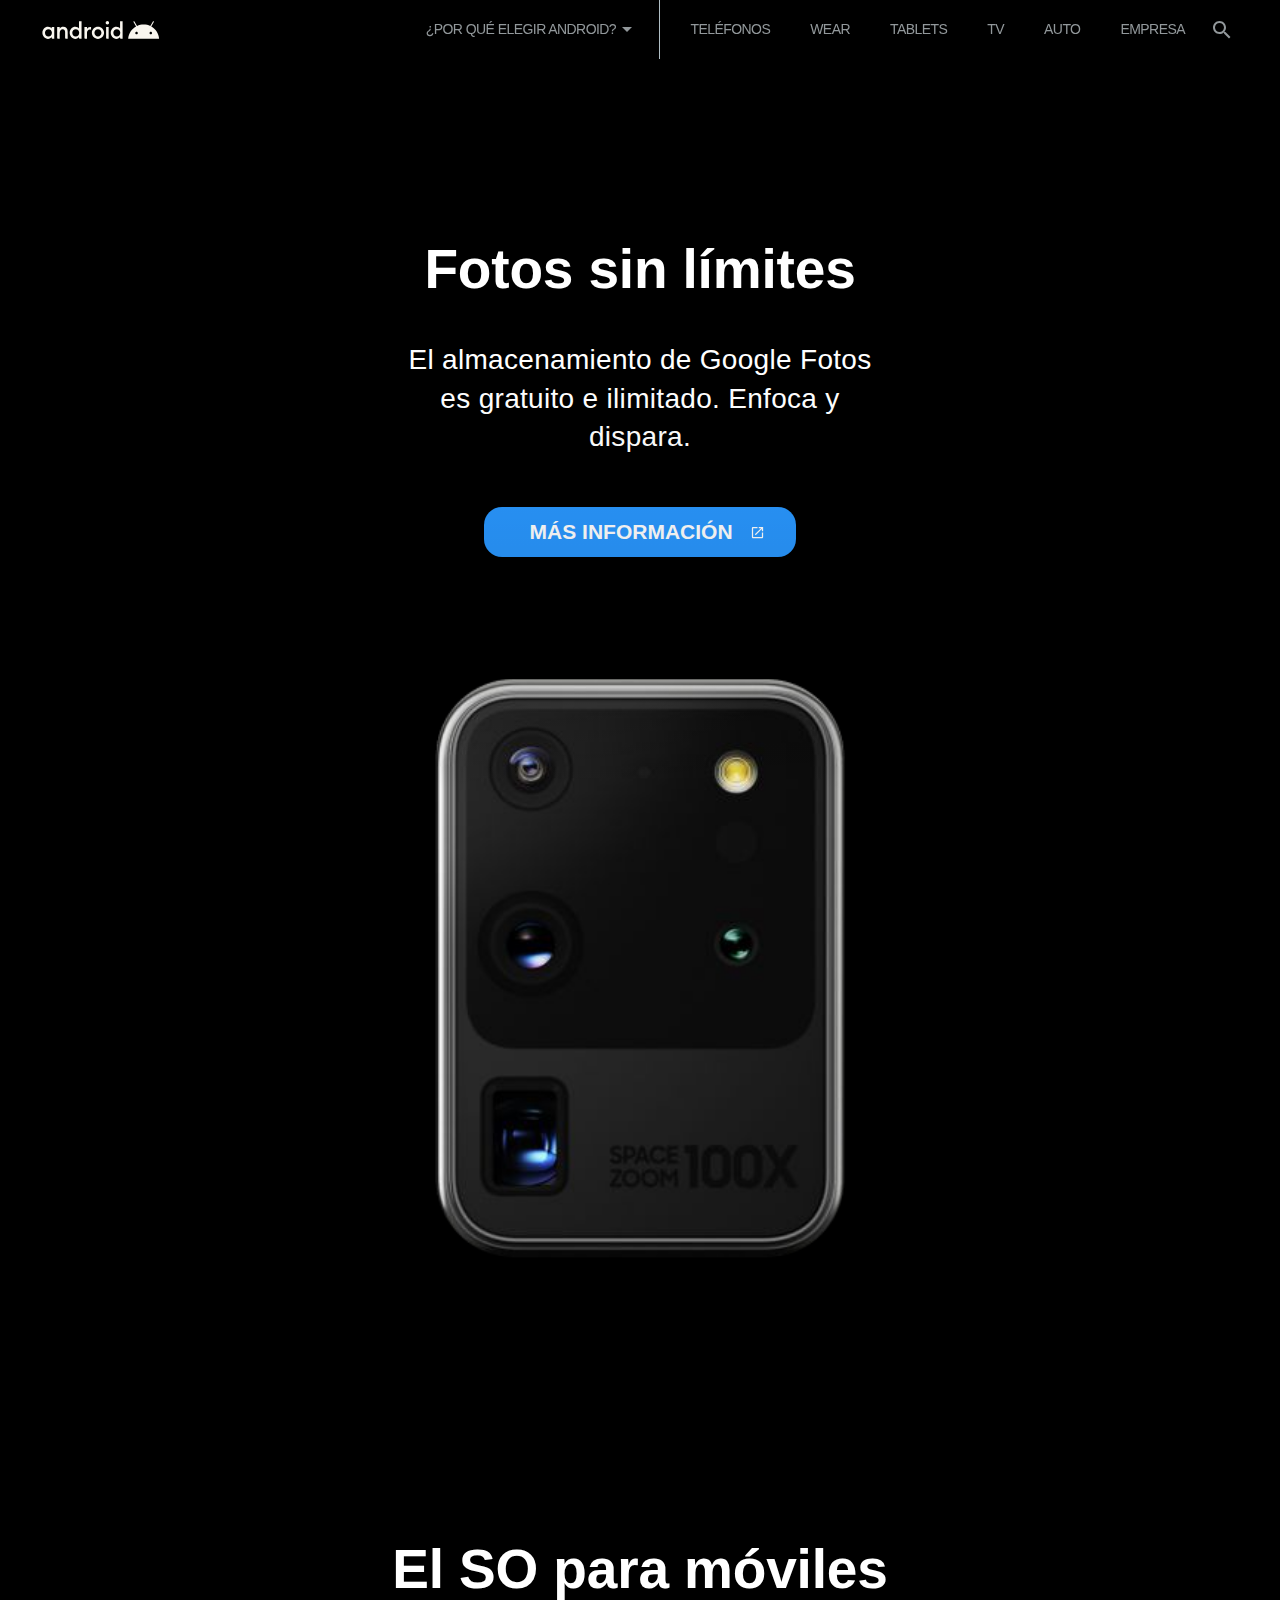
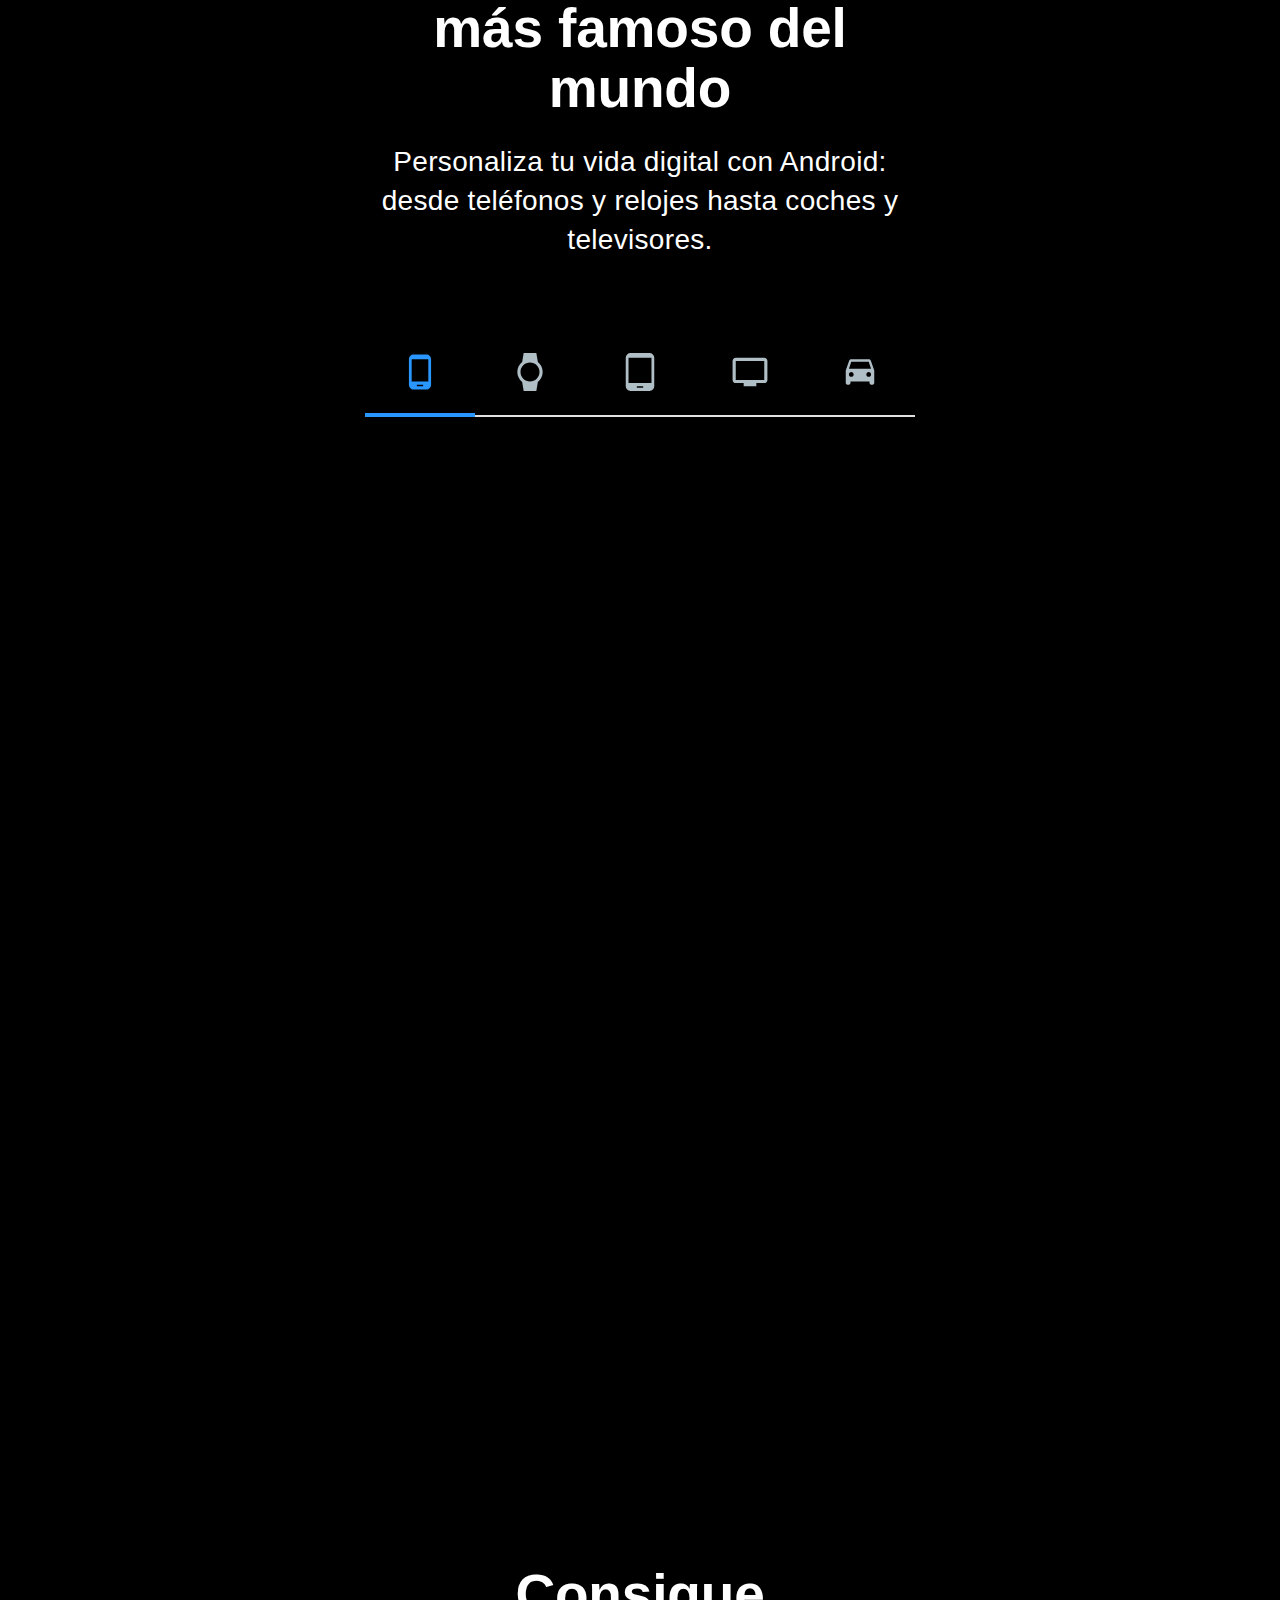
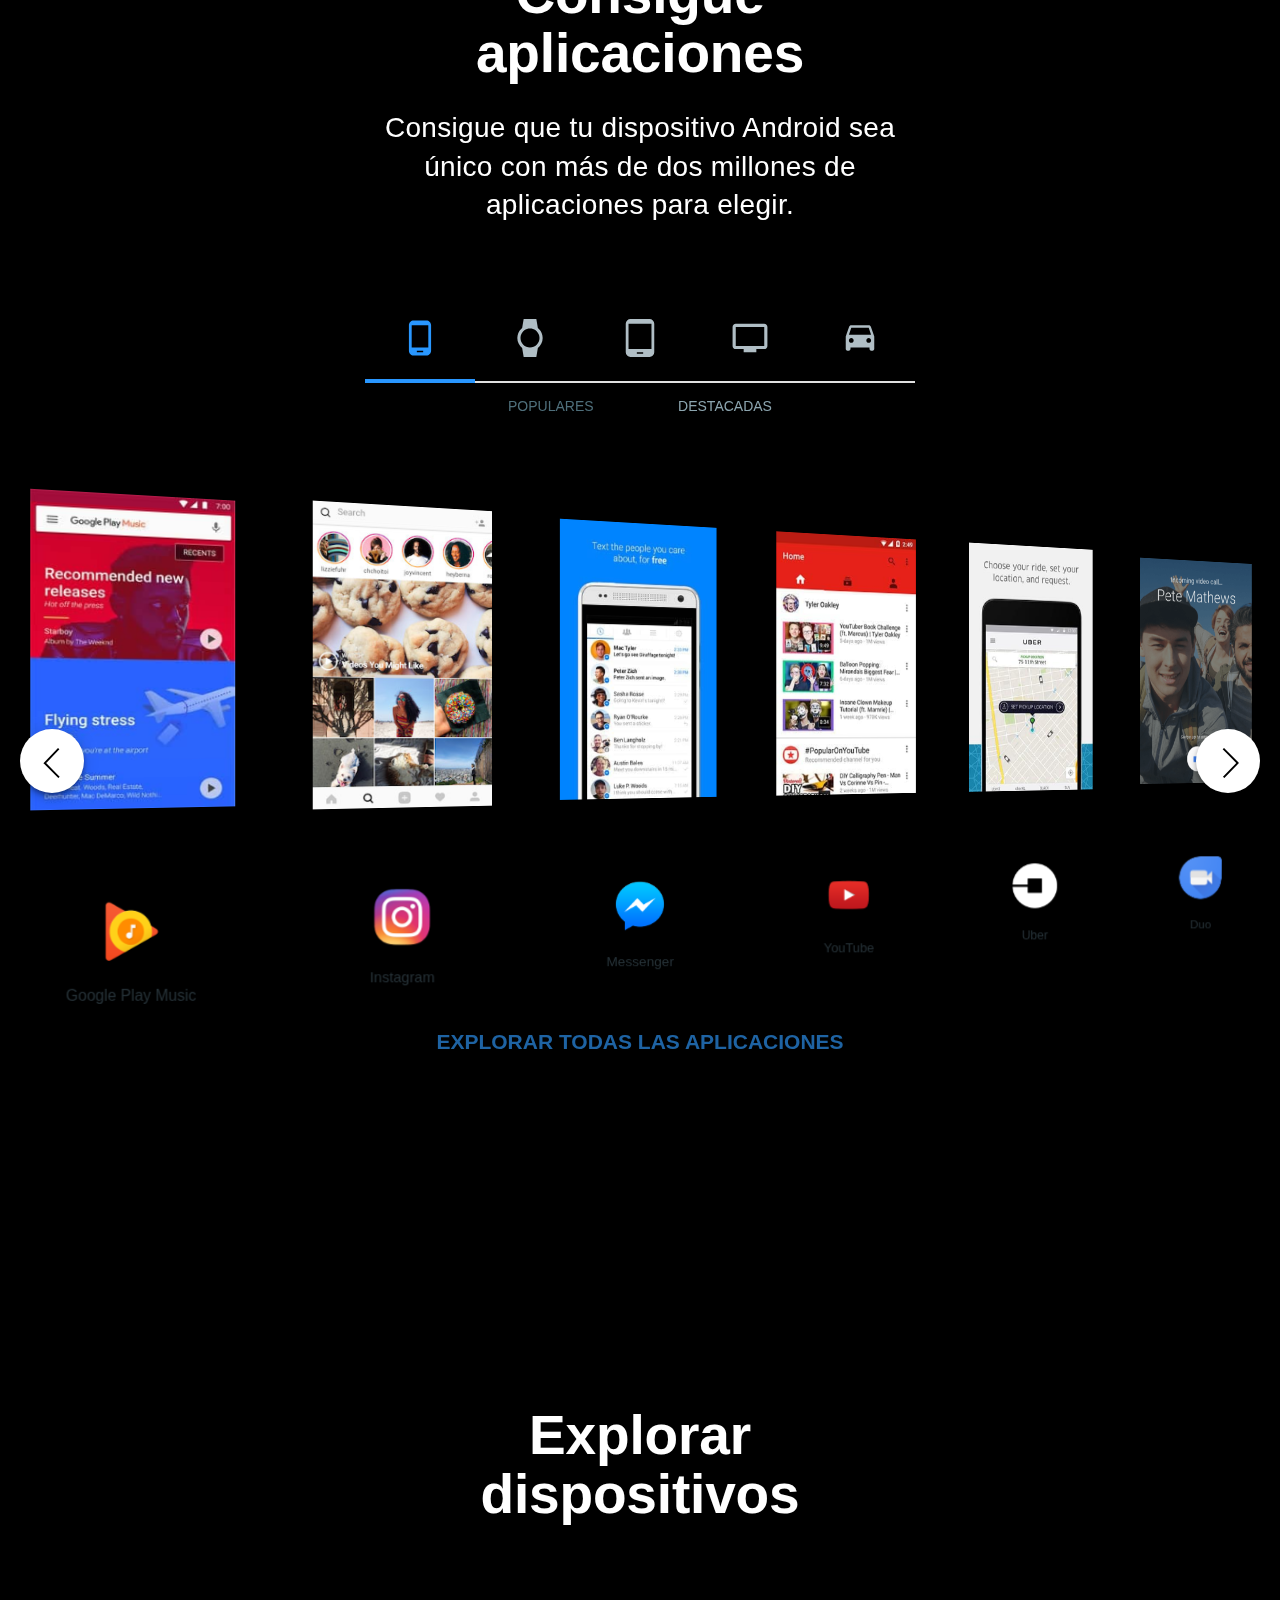
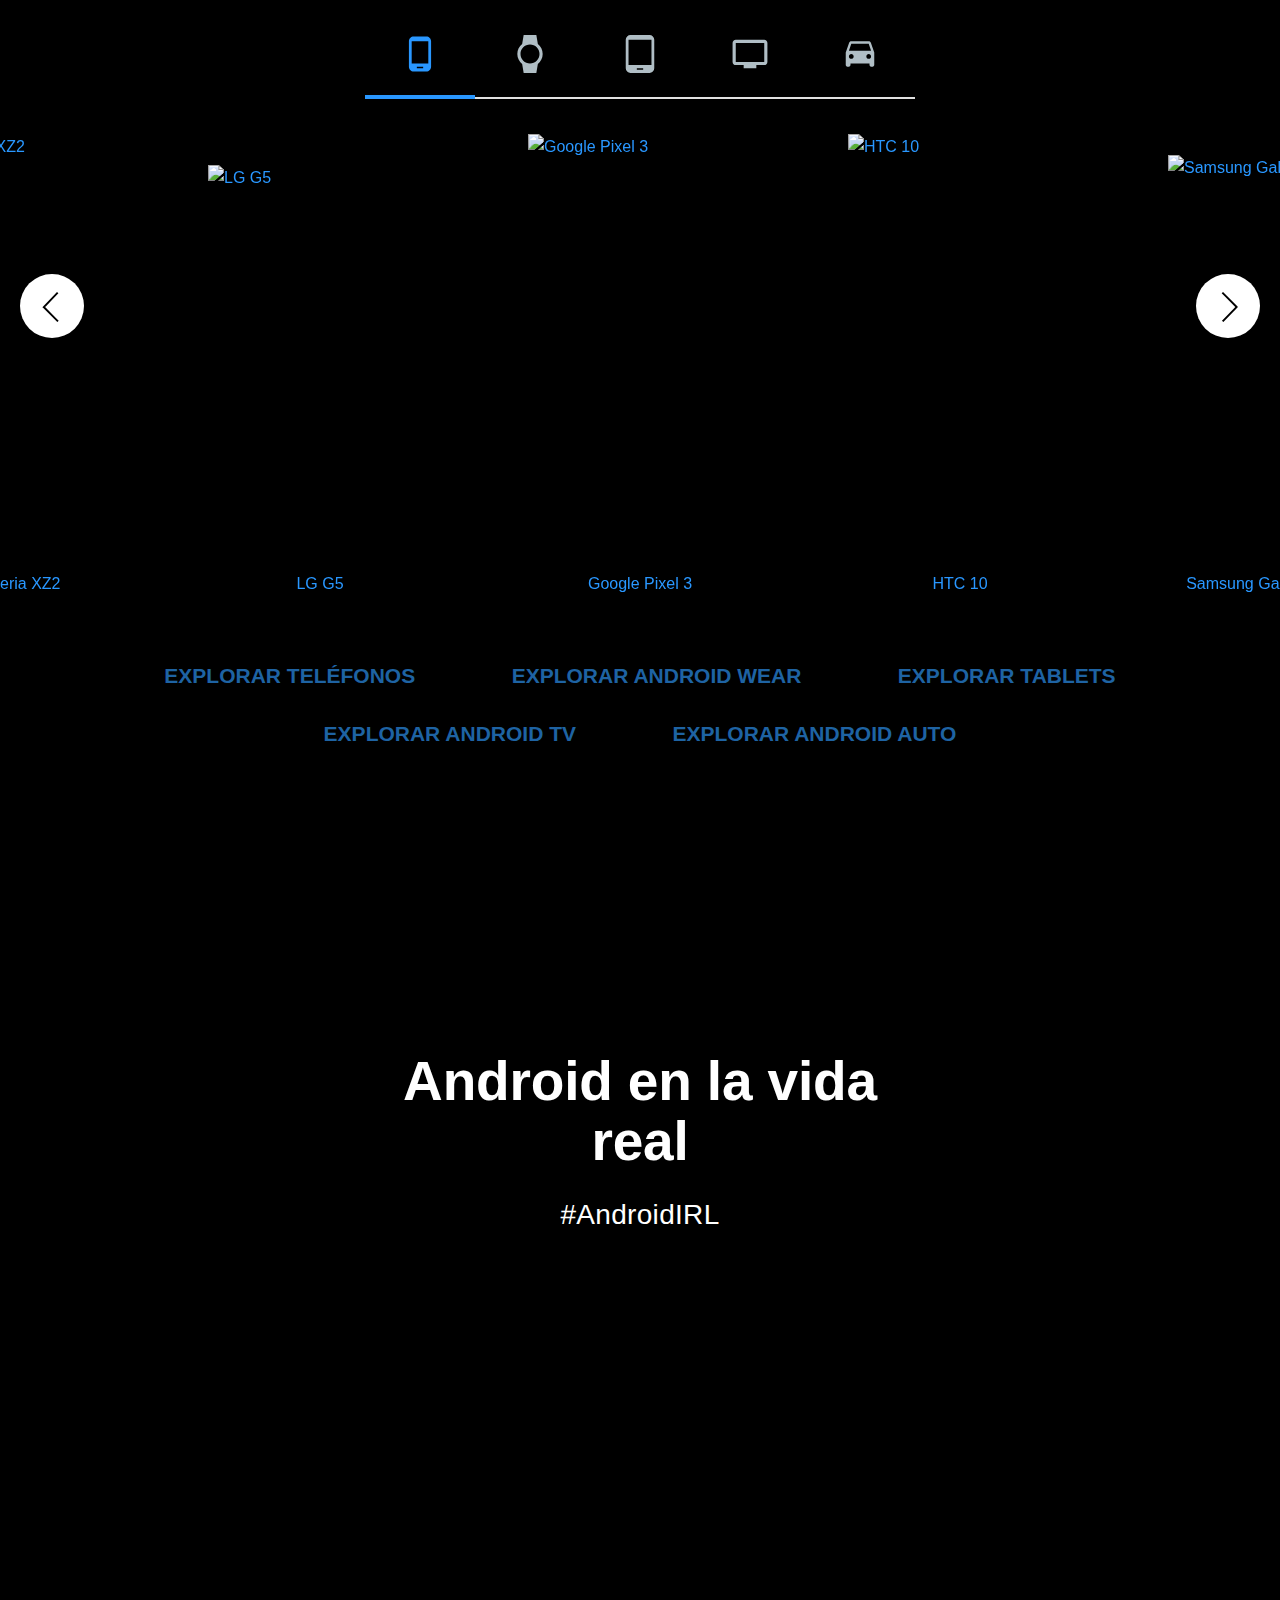
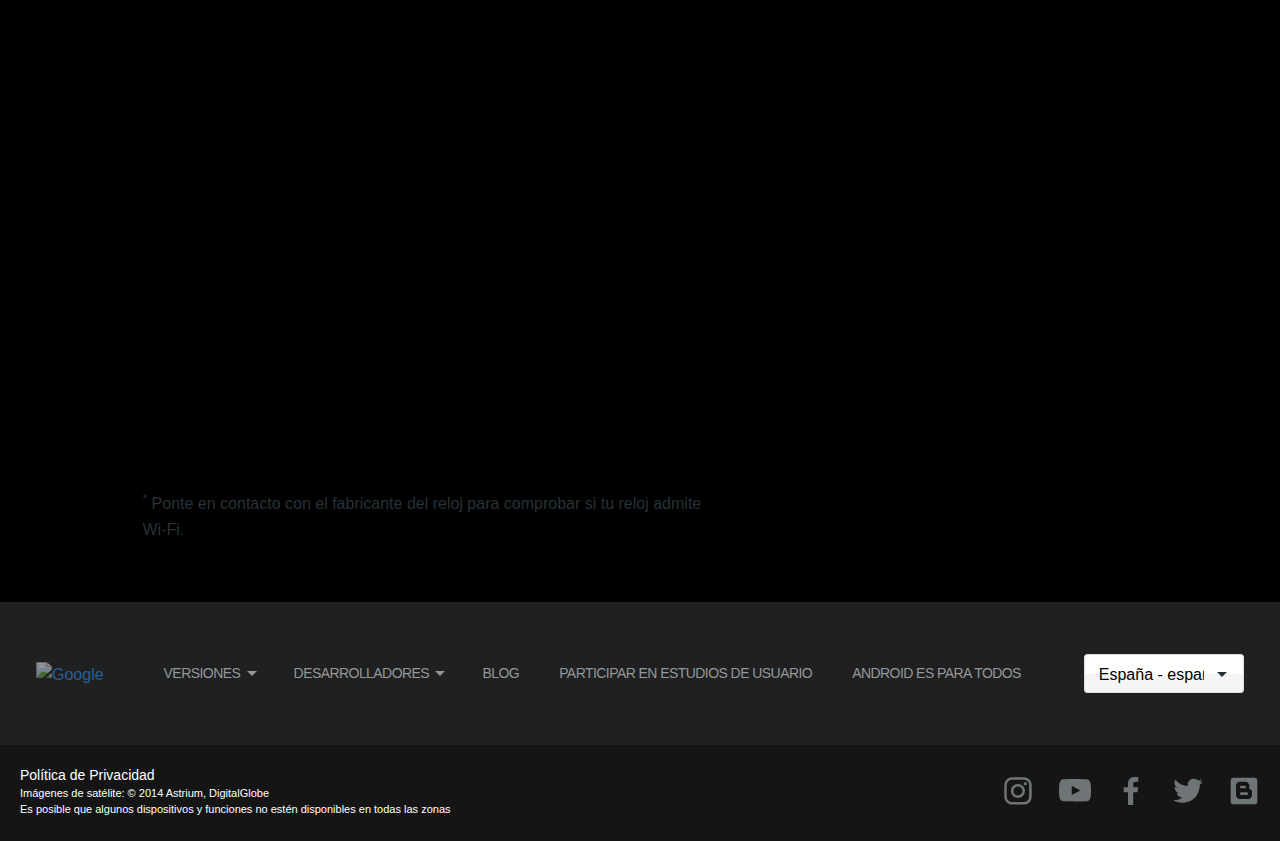
==== commit 606f4e5f: "prueba deploy" ====
--- a/index.html
+++ b/index.html
@@ -2,7 +2,7 @@
 <!-- saved from url=(0035)https://www.android.com/intl/es_es/ -->
 <html
   class="js flexbox flexboxlegacy canvas canvastext webgl no-touch geolocation postmessage websqldatabase indexeddb hashchange history draganddrop websockets rgba hsla multiplebgs backgroundsize borderimage borderradius boxshadow textshadow opacity cssanimations csscolumns cssgradients cssreflections csstransforms csstransforms3d csstransitions fontface generatedcontent video audio localstorage sessionstorage webworkers applicationcache svg inlinesvg smil svgclippaths webp"
-  lang="es" dir="ltr" itemscope="" itemtype="https://schema.org/WebSite" style="">
+  lang="en" dir="ltr" itemscope="" itemtype="https://schema.org/WebSite">
 
 <head>
   <meta http-equiv="Content-Type" content="text/html; charset=UTF-8">
--- a/assets/css/assembler.css
+++ b/assets/css/assembler.css
@@ -81,7 +81,7 @@
   color: #92989b;
   position: absolute;
   right: 0px;
-  top: 6px;
+  top: 0px;
 }
 /* End Primary Enterprise Navbar links */
 
@@ -399,8 +399,7 @@
 }
 /* End Name Phones index.html */
 
-/*Start index slider*/
-
+/*Start index.html slider texts*/
 .hero-carousel__header:first-child .hero-carousel__title {
   color: white;
   font-size: 55px;
@@ -411,7 +410,6 @@
     "Arial", sans-serif;
   padding-top: 100px;
 }
-
 .hero-carousel__body-content span {
   color: white;
   font-size: 28px;
@@ -422,53 +420,51 @@
     "Arial", sans-serif;
   margin-top: 25px;
 }
-
-/*End index slider*/
-
-/*Start index background colors*/
-
-.u-bg-white {
-  background-color: rgba(0, 0, 0, 0.87) !important;
-}
-
-.u-bg-gray {
-  background-color: rgba(0, 0, 0, 0.87) !important;
-}
-
-.u-bg-gray-light {
-  background-color: rgba(0, 0, 0, 0.87) !important;
-}
-
-.l-section--has-diagonal-top-gray-light::before {
-  background: rgba(0, 0, 0, 0.87);
-}
-
-.l-section--has-diagonal-bottom-gray-light::after {
-  background: rgba(0, 0, 0, 0.87);
-}
-
-/*End index background colors*/
-
 .index-slider1 {
   margin: 100px 0 0 0;
 }
-
 .btn--blue.btn--full {
   margin-top: 50px;
   background: #2997ff;
   border-radius: 18px;
 }
-
-.desktop--one-third, .desktop--two-sixths, .desktop--four-twelfths {
-  width: 60%;
-}
+/*End index.html slider texts*/
+
+/*Start index.html background colors*/
+.u-bg-white {
+  background-color: rgba(0, 0, 0, 0.87) !important;
+}
+.u-bg-gray {
+  background-color: rgba(0, 0, 0, 0.87) !important;
+}
+.u-bg-gray-light {
+  background-color: rgba(0, 0, 0, 0.87) !important;
+}
+.l-section--has-diagonal-top-gray-light::before {
+  background: rgba(0, 0, 0, 0.87);
+}
+.l-section--has-diagonal-bottom-gray-light::after {
+  background: rgba(0, 0, 0, 0.87);
+}
+/*End index.html background colors*/
+
+/*Start text and images section (both index and phone)*/
 
 .l-section__intro, .l-section__text {
   padding: 40px 50px;
 }
 
+body.index .c-tabs-content__slide {
+  padding-top: 100px;
+}
+
+.desktop--one-third, .desktop--two-sixths, .desktop--four-twelfths {
+  width: 40%;
+}
+/*End text and images section*/
+
+
 /*Start phones background color*/
-
 .u-bg-gray-medium-gradient {
   background: rgba(0, 0, 0, 0.87) !important;
 }
@@ -510,10 +506,4 @@
 /*End phones main text*/
 
 
-body.index .c-tabs-content__slide {
-  padding-top: 100px;
-}
-
-.desktop--one-third, .desktop--two-sixths, .desktop--four-twelfths {
-  width: 40%;
-}
+
